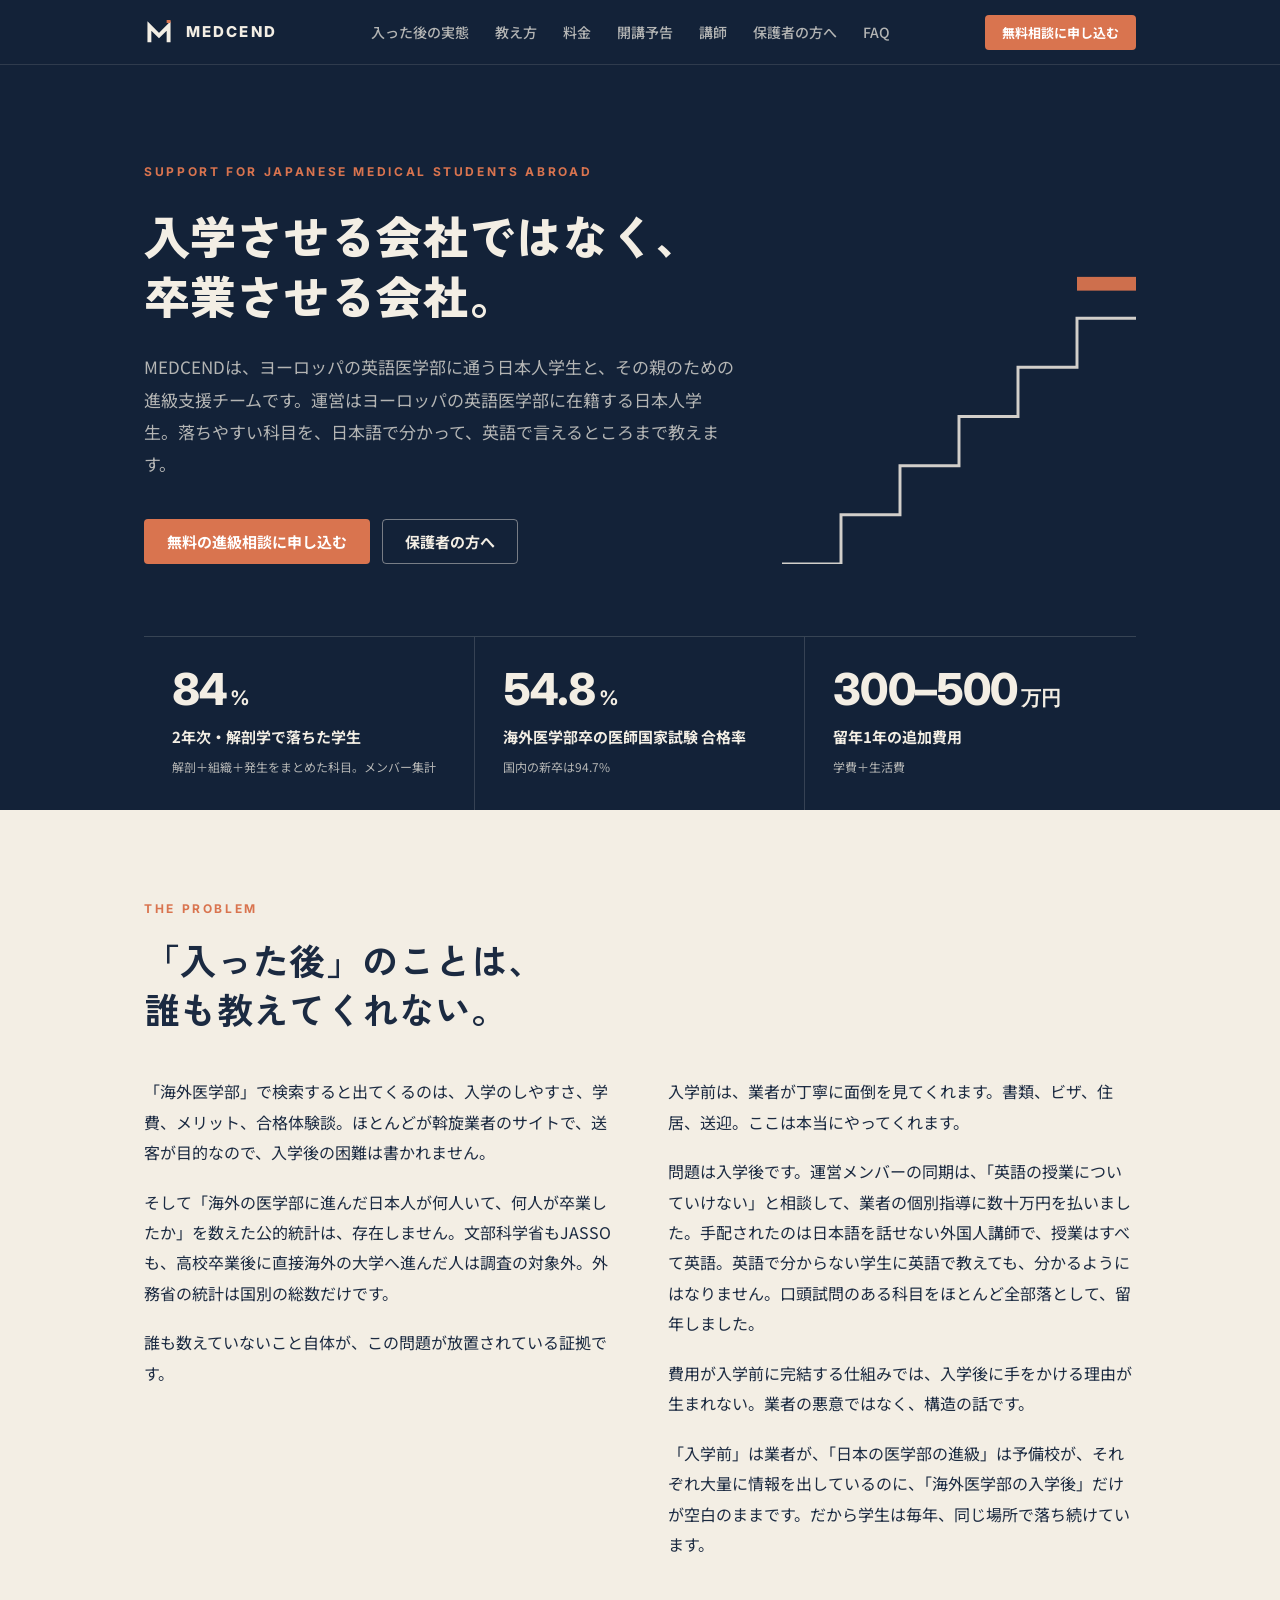
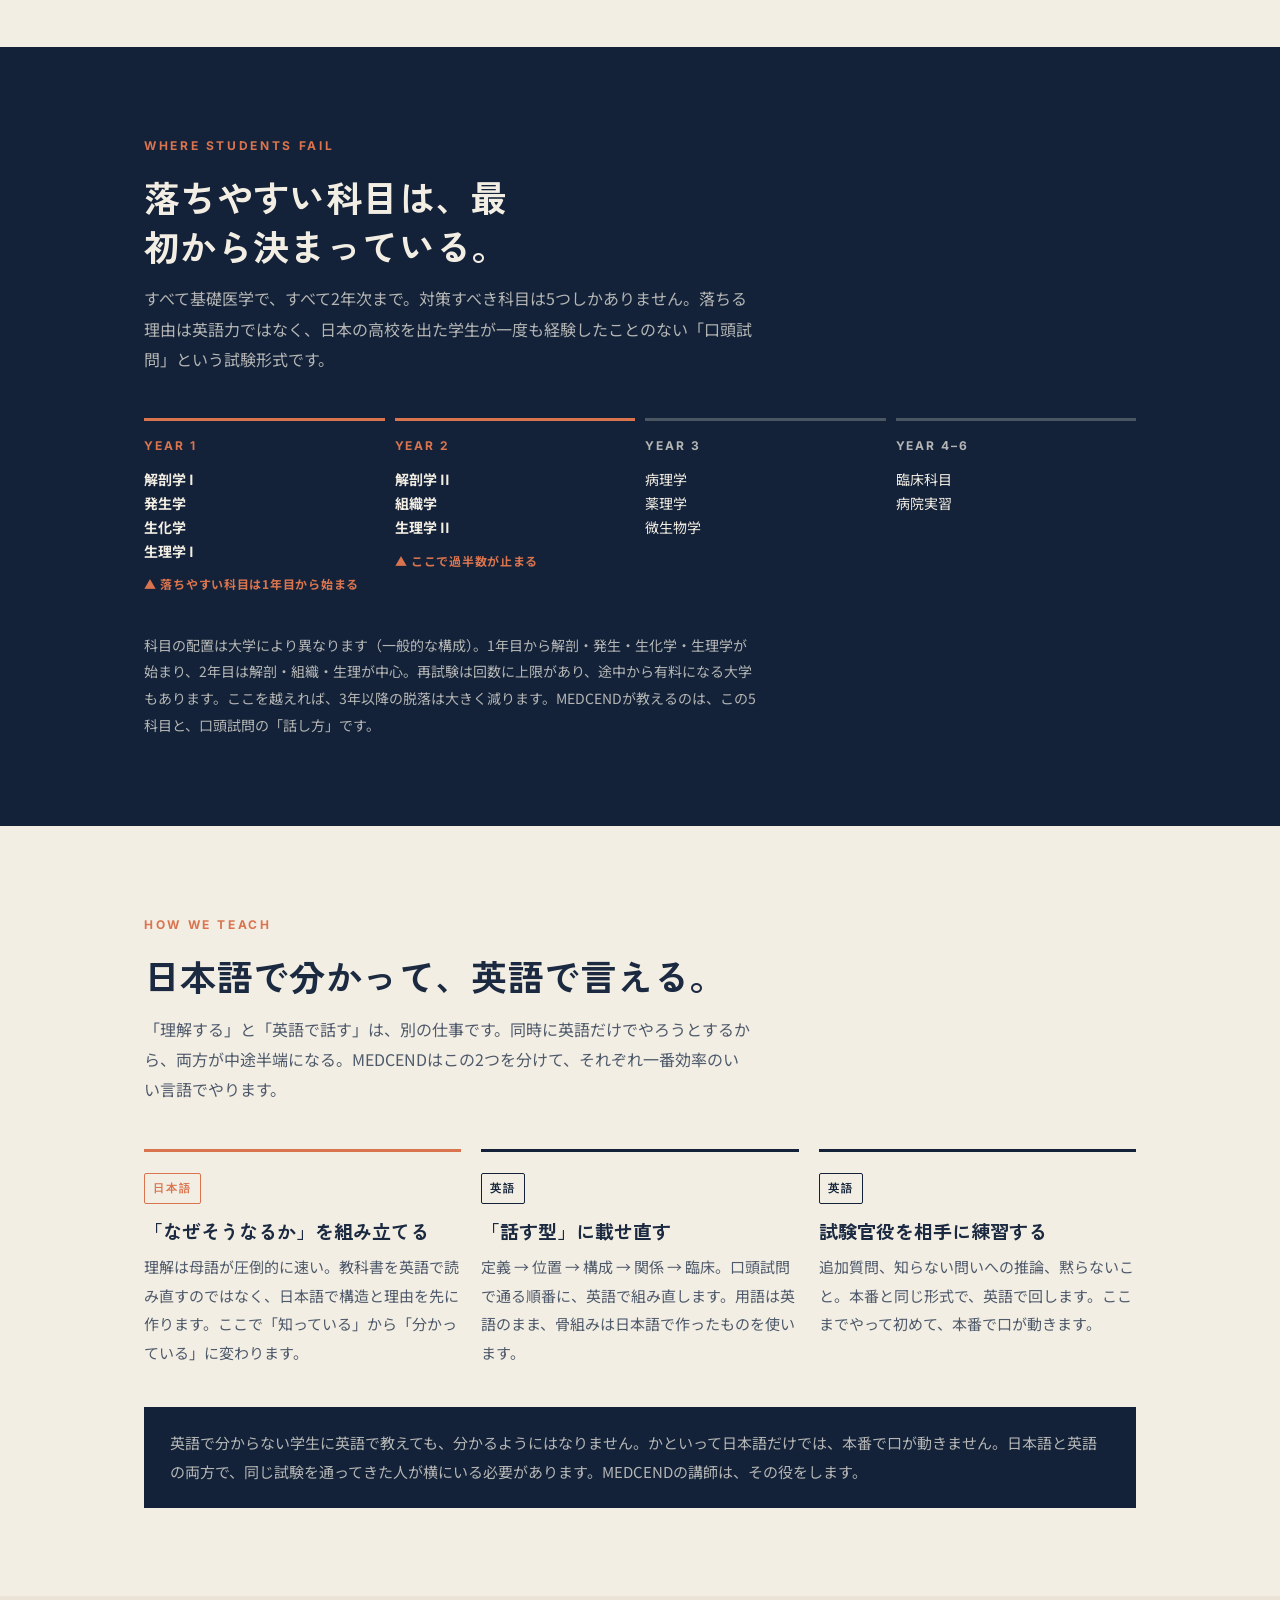
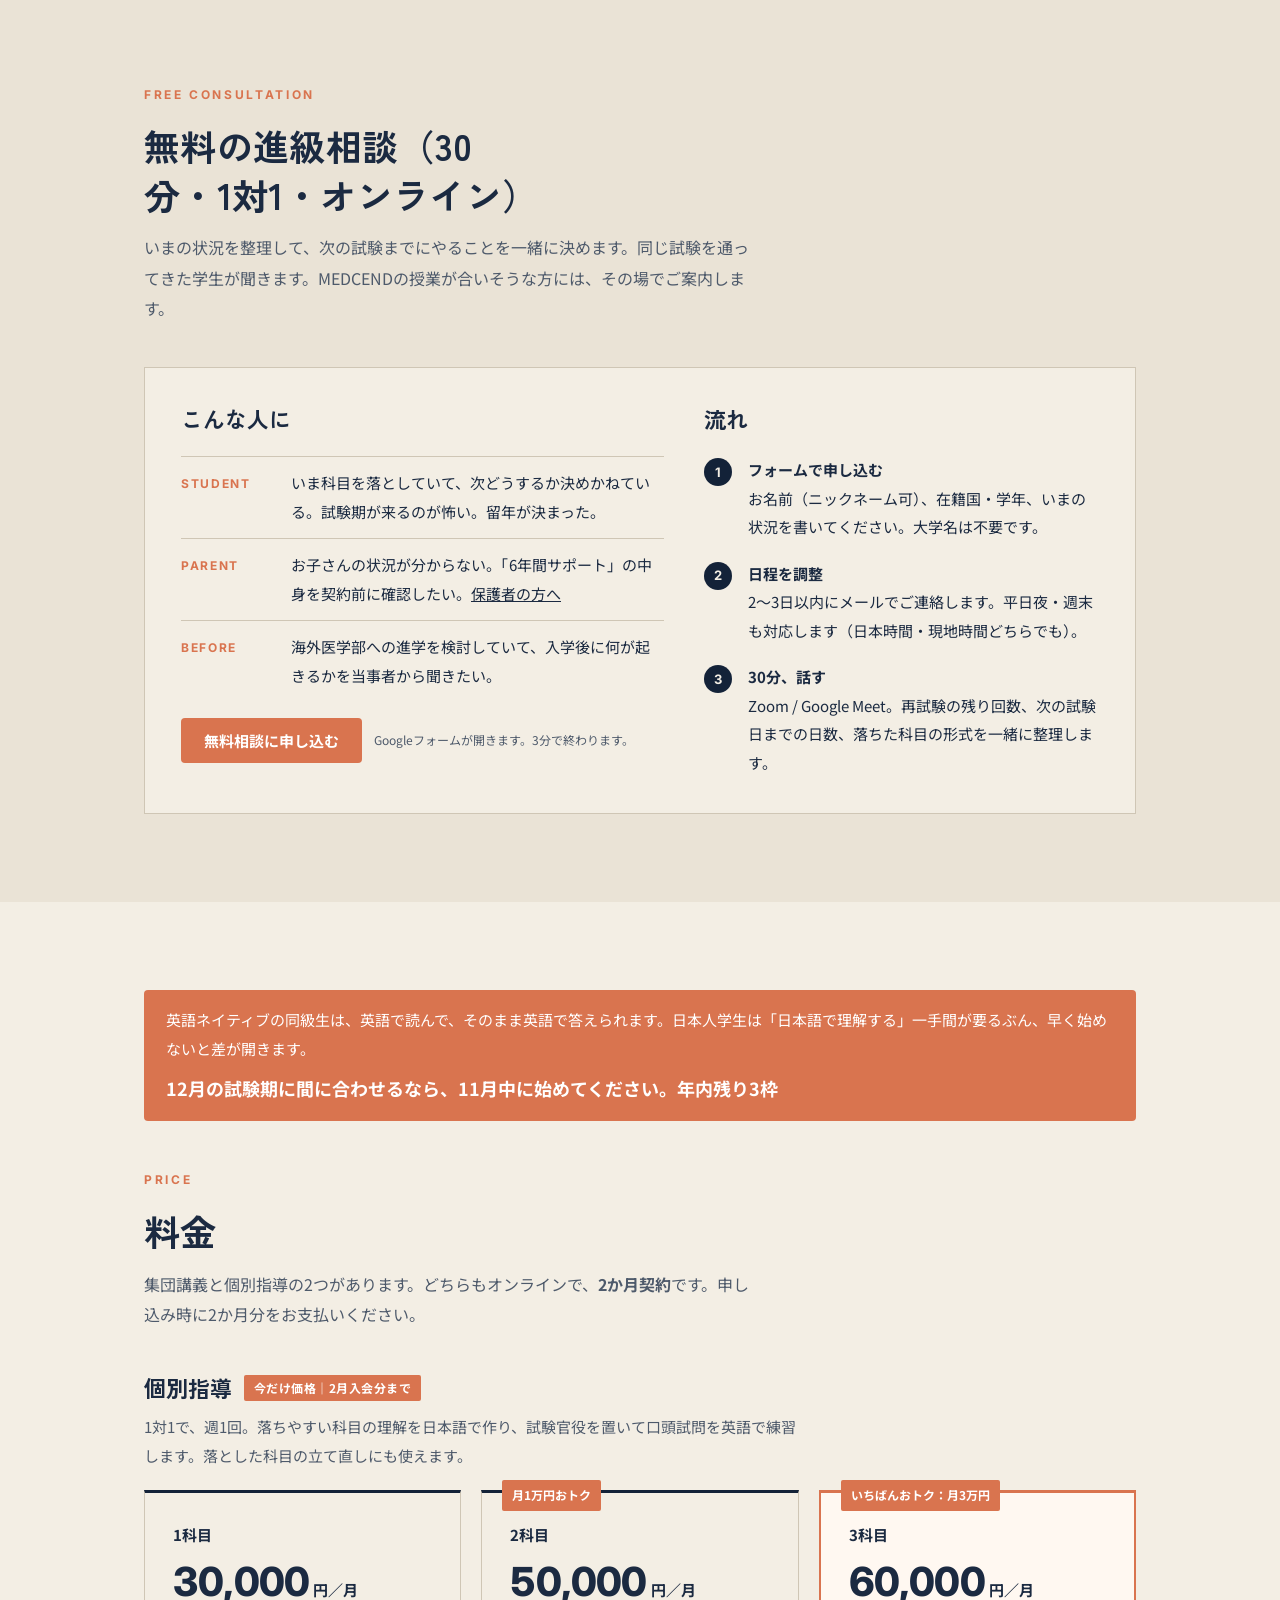
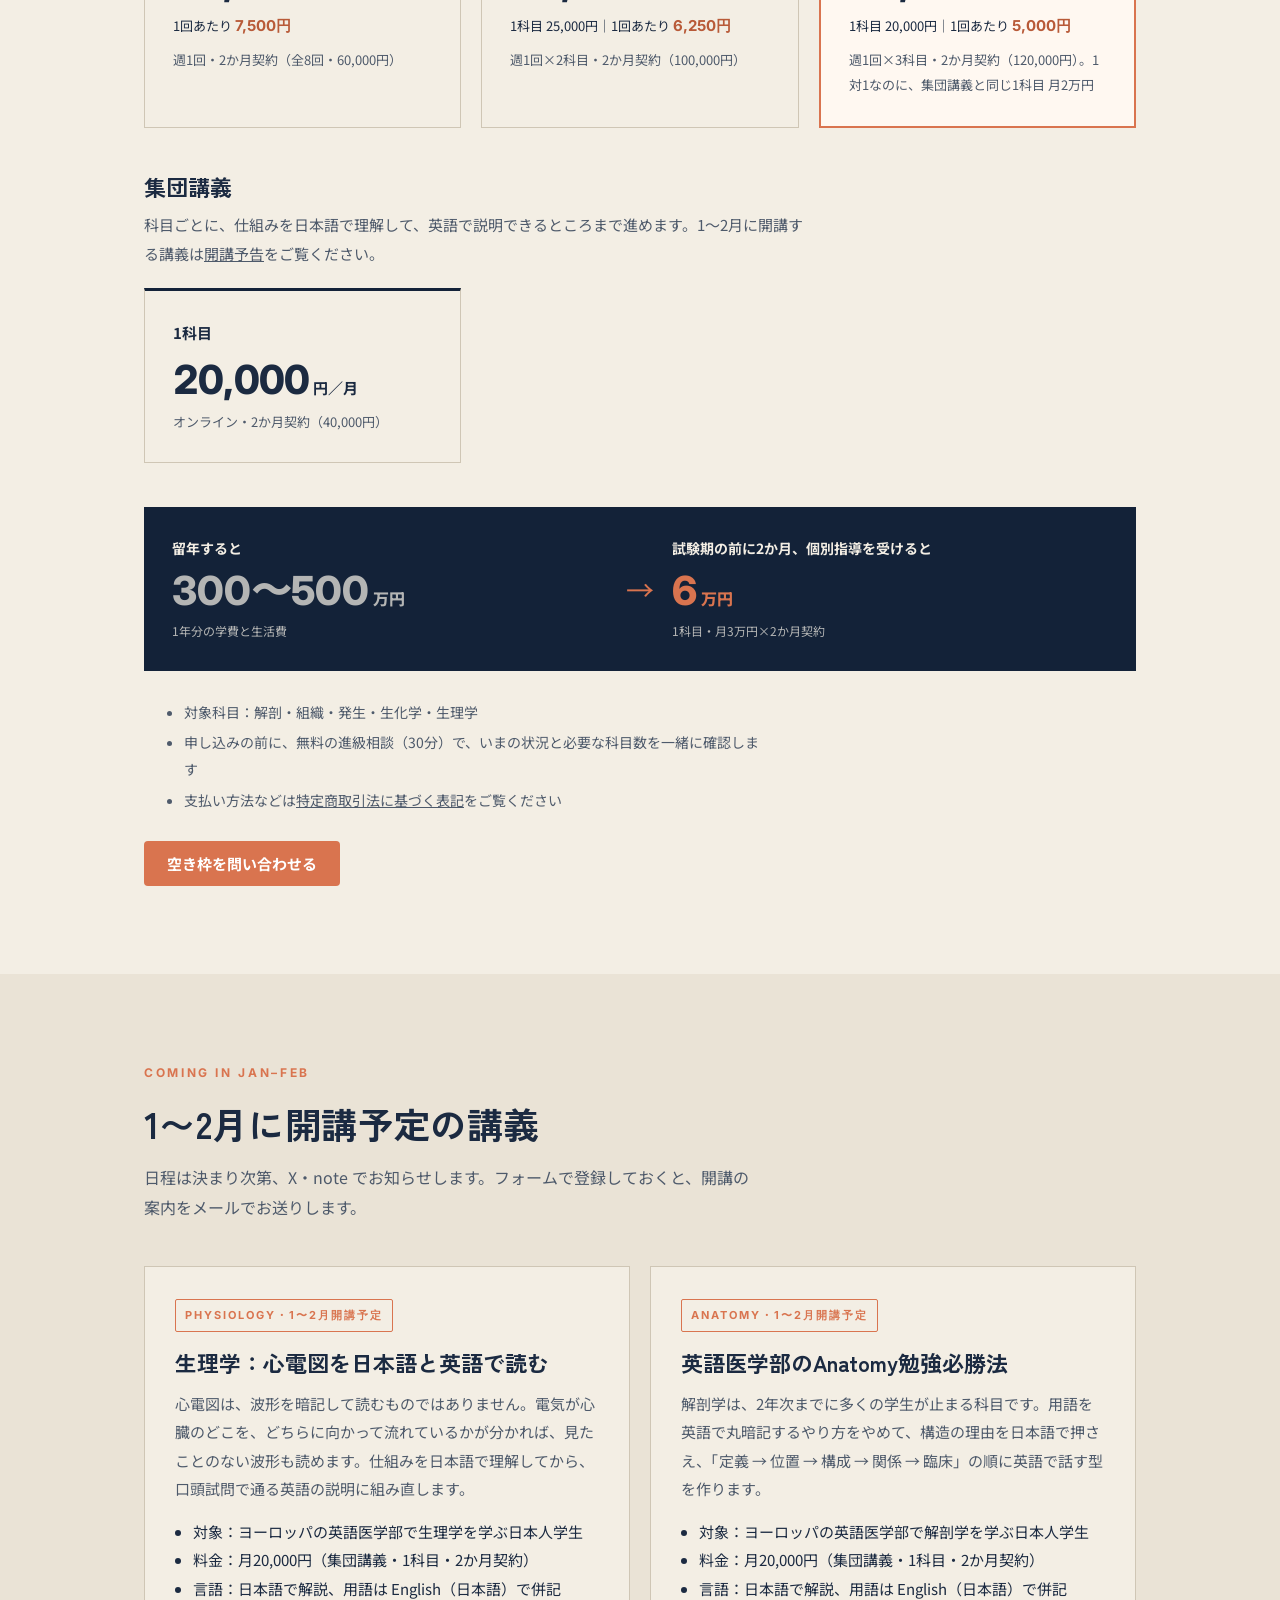
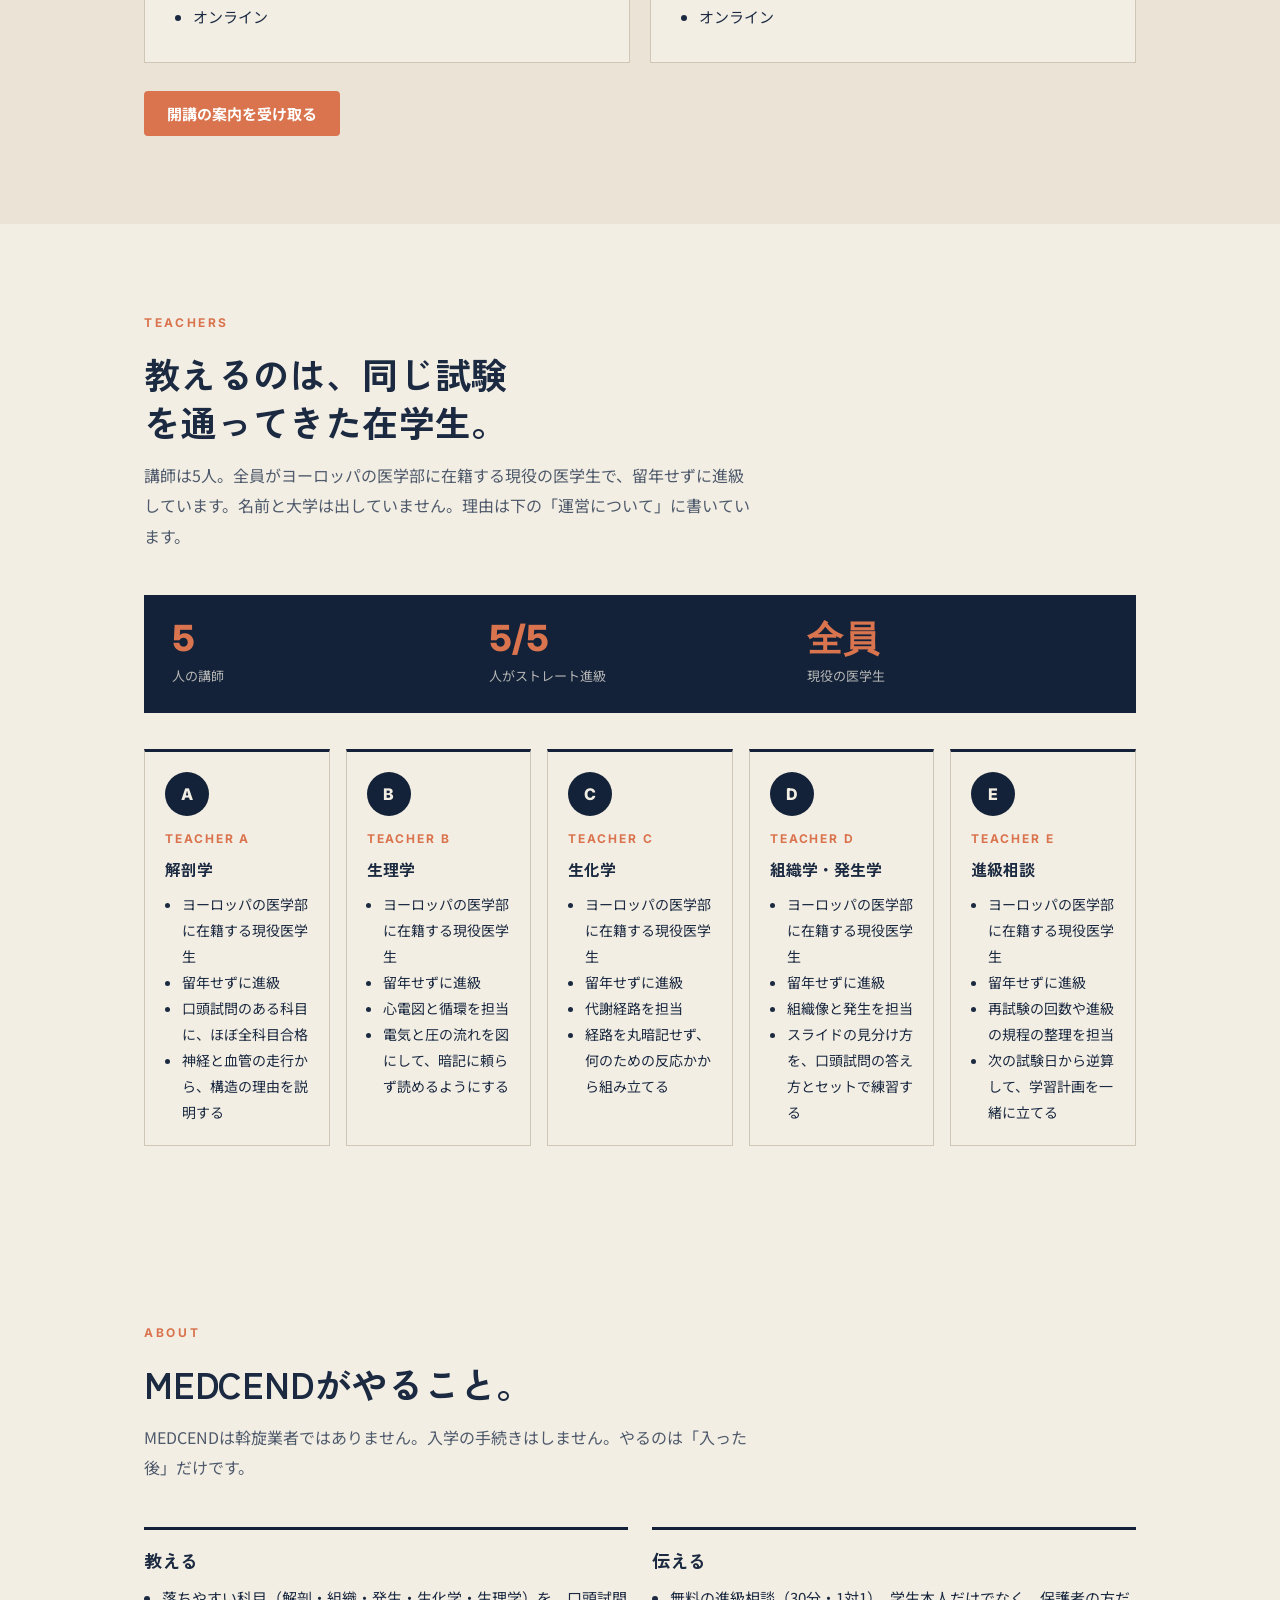
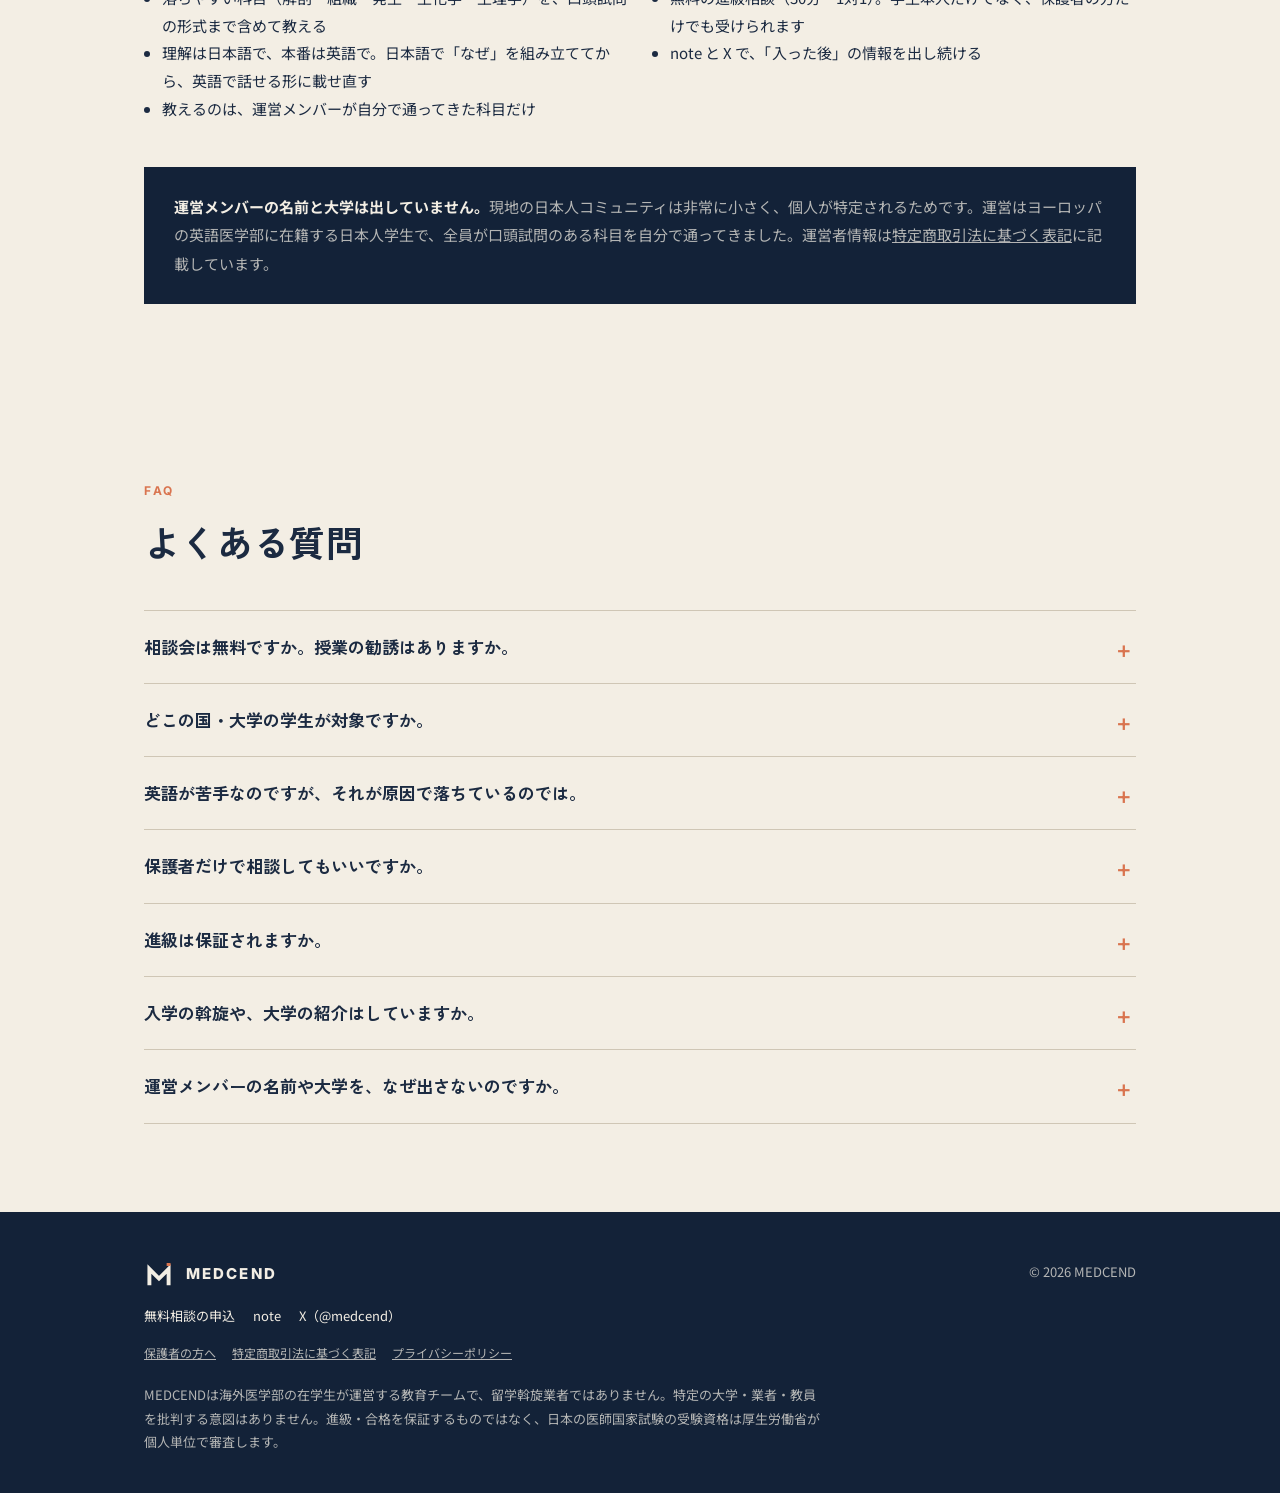
==== index.html @ 94e64321 "Add Google Search Console verification tag Co-Authored-By: Claude Opus 5.5 <noreply@anthropic.com>" ====
<!DOCTYPE html>
<html lang="ja">
<head>
<meta charset="utf-8">
<meta name="viewport" content="width=device-width, initial-scale=1">
<title>MEDCEND｜海外医学部生の進級支援</title>
<meta name="description" content="ヨーロッパの英語医学部に通う日本人学生と、その親のための進級支援チーム MEDCEND。落ちやすい科目（解剖・生化学・生理学）を、日本語で分かって英語で言えるところまで。無料の進級相談（30分・1対1）を受付中。">
<link rel="canonical" href="https://medcend.com/">
<meta name="google-site-verification" content="78Ratyos3_q5U84pgsSDpkYj_A1owM_AnA3CegHPeJI">
<meta property="og:type" content="website">
<meta property="og:title" content="MEDCEND｜入学させる会社ではなく、卒業させる会社。">
<meta property="og:description" content="ヨーロッパの英語医学部に通う日本人学生と、その親のための進級支援。集団講義は1科目 月2万円、個別指導は1科目 月3万円から（2か月契約・2月入会分まで）。無料の進級相談を受付中。">
<meta property="og:url" content="https://medcend.com/">
<meta property="og:image" content="https://medcend.com/og.png">
<meta property="og:locale" content="ja_JP">
<meta name="twitter:card" content="summary_large_image">
<meta name="twitter:site" content="@medcend">
<link rel="icon" href="data:image/svg+xml,%3Csvg xmlns=%22http://www.w3.org/2000/svg%22 viewBox=%220 0 100 100%22%3E%3Crect width=%22100%22 height=%22100%22 fill=%22%23132238%22/%3E%3Cpolyline points=%2222,82 22,34 50,62 78,34 78,82%22 fill=%22none%22 stroke=%22%23F3EEE4%22 stroke-width=%2212%22/%3E%3Crect x=%2272%22 y=%2216%22 width=%2212%22 height=%229%22 fill=%22%23D9744F%22/%3E%3C/svg%3E">
<meta name="theme-color" content="#132238">
<link rel="preconnect" href="https://fonts.googleapis.com">
<link rel="stylesheet" href="https://fonts.googleapis.com/css2?family=Inter:wght@500;700;800&family=Zen+Kaku+Gothic+New:wght@500;700;900&family=Noto+Sans+JP:wght@400;500;700&display=swap">
<link rel="stylesheet" href="style.css">
</head>
<body>


<nav class="nav" aria-label="サイト内">
  <div class="wrap">
    <a class="mark" href="#top" aria-label="MEDCEND トップへ">
      <svg viewBox="0 0 100 100" aria-hidden="true"><polyline points="18,84 18,30 50,62 82,30 82,84" fill="none" stroke="#F3EEE4" stroke-width="13" stroke-linejoin="miter"/><rect x="75.5" y="10" width="13" height="10" fill="#D9744F"/></svg>
      <b>MEDCEND</b>
    </a>
    <div class="nav-links">
      <a href="#problem">入った後の実態</a>
      <a href="#method">教え方</a>
      <a href="#price">料金</a>
      <a href="#courses">開講予告</a>
      <a href="#team">講師</a>
      <a href="parents.html">保護者の方へ</a>
      <a href="#faq">FAQ</a>
    </div>
    <a class="btn btn-contact btn-sm contact-link" href="#consult"><span class="if-line">LINEで相談する</span><span class="if-form">無料相談に申し込む</span></a>
  </div>
</nav>

<header class="hero" id="top">
  <div class="wrap">
    <div class="hero-grid">
      <div>
        <div class="eyebrow">Support for Japanese medical students abroad</div>
        <h1><span>入学させる会社ではなく、</span><br><span>卒業させる会社。</span></h1>
        <p class="lead">MEDCENDは、ヨーロッパの英語医学部に通う日本人学生と、その親のための進級支援チームです。運営はヨーロッパの英語医学部に在籍する日本人学生。落ちやすい科目を、日本語で分かって、英語で言えるところまで教えます。</p>
        <div class="cta">
          <a class="btn btn-contact contact-link" href="#consult"><span class="if-line">LINEで無料相談する</span><span class="if-form">無料の進級相談に申し込む</span></a>
          <a class="btn btn-ghost-light" href="parents.html">保護者の方へ</a>
        </div>
      </div>
      <svg class="stair" viewBox="0 0 360 300" aria-hidden="true">
        <polyline points="0,300 60,300 60,250 120,250 120,200 180,200 180,150 240,150 240,100 300,100 300,50 360,50" fill="none" stroke="#F3EEE4" stroke-width="3" opacity=".9"/>
        <rect x="300" y="8" width="60" height="14" fill="#D9744F"/>
      </svg>
    </div>
    <div class="stats">
      <div class="stat">
        <div class="v">84<small>%</small></div>
        <div class="l">2年次・解剖学で落ちた学生</div>
        <div class="s">解剖＋組織＋発生をまとめた科目。メンバー集計</div>
      </div>
      <div class="stat">
        <div class="v">54.8<small>%</small></div>
        <div class="l">海外医学部卒の医師国家試験 合格率</div>
        <div class="s">国内の新卒は94.7%</div>
      </div>
      <div class="stat">
        <div class="v">300–500<small>万円</small></div>
        <div class="l">留年1年の追加費用</div>
        <div class="s">学費＋生活費</div>
      </div>
    </div>
  </div>
</header>

<section id="problem">
  <div class="wrap">
    <div class="sec-head">
      <div class="eyebrow">The problem</div>
      <h2>「入った後」のことは、誰も教えてくれない。</h2>
    </div>
    <div class="two">
      <div class="prose">
        <p>「海外医学部」で検索すると出てくるのは、入学のしやすさ、学費、メリット、合格体験談。ほとんどが斡旋業者のサイトで、送客が目的なので、入学後の困難は書かれません。</p>
        <p>そして「海外の医学部に進んだ日本人が何人いて、何人が卒業したか」を数えた公的統計は、存在しません。文部科学省もJASSOも、高校卒業後に直接海外の大学へ進んだ人は調査の対象外。外務省の統計は国別の総数だけです。</p>
        <p>誰も数えていないこと自体が、この問題が放置されている証拠です。</p>
      </div>
      <div class="prose">
        <p>入学前は、業者が丁寧に面倒を見てくれます。書類、ビザ、住居、送迎。ここは本当にやってくれます。</p>
        <p>問題は入学後です。運営メンバーの同期は、「英語の授業についていけない」と相談して、業者の個別指導に数十万円を払いました。手配されたのは日本語を話せない外国人講師で、授業はすべて英語。英語で分からない学生に英語で教えても、分かるようにはなりません。口頭試問のある科目をほとんど全部落として、留年しました。</p>
        <p>費用が入学前に完結する仕組みでは、入学後に手をかける理由が生まれない。業者の悪意ではなく、構造の話です。</p>
        <p>「入学前」は業者が、「日本の医学部の進級」は予備校が、それぞれ大量に情報を出しているのに、「海外医学部の入学後」だけが空白のままです。だから学生は毎年、同じ場所で落ち続けています。</p>
      </div>
    </div>
  </div>
</section>

<section class="cur">
  <div class="wrap">
    <div class="sec-head">
      <div class="eyebrow">Where students fail</div>
      <h2>落ちやすい科目は、最初から決まっている。</h2>
      <p>すべて基礎医学で、すべて2年次まで。対策すべき科目は5つしかありません。落ちる理由は英語力ではなく、日本の高校を出た学生が一度も経験したことのない「口頭試問」という試験形式です。</p>
    </div>
    <div class="years">
      <div class="yr hot"><div class="y">YEAR 1</div><ul><li>解剖学 I</li><li>発生学</li><li>生化学</li><li>生理学 I</li></ul><span class="flag">▲ 落ちやすい科目は1年目から始まる</span></div>
      <div class="yr hot"><div class="y">YEAR 2</div><ul><li>解剖学 II</li><li>組織学</li><li>生理学 II</li></ul><span class="flag">▲ ここで過半数が止まる</span></div>
      <div class="yr"><div class="y">YEAR 3</div><ul><li>病理学</li><li>薬理学</li><li>微生物学</li></ul></div>
      <div class="yr"><div class="y">YEAR 4–6</div><ul><li>臨床科目</li><li>病院実習</li></ul></div>
    </div>
    <p class="note">科目の配置は大学により異なります（一般的な構成）。1年目から解剖・発生・生化学・生理学が始まり、2年目は解剖・組織・生理が中心。再試験は回数に上限があり、途中から有料になる大学もあります。ここを越えれば、3年以降の脱落は大きく減ります。MEDCENDが教えるのは、この5科目と、口頭試問の「話し方」です。</p>
  </div>
</section>

<section class="method" id="method">
  <div class="wrap">
    <div class="sec-head">
      <div class="eyebrow">How we teach</div>
      <h2>日本語で分かって、英語で言える。</h2>
      <p>「理解する」と「英語で話す」は、別の仕事です。同時に英語だけでやろうとするから、両方が中途半端になる。MEDCENDはこの2つを分けて、それぞれ一番効率のいい言語でやります。</p>
    </div>
    <div class="method-steps">
      <div class="mstep">
        <div class="mstep-lang">日本語</div>
        <h3>「なぜそうなるか」を組み立てる</h3>
        <p>理解は母語が圧倒的に速い。教科書を英語で読み直すのではなく、日本語で構造と理由を先に作ります。ここで「知っている」から「分かっている」に変わります。</p>
      </div>
      <div class="mstep">
        <div class="mstep-lang">英語</div>
        <h3>「話す型」に載せ直す</h3>
        <p>定義 → 位置 → 構成 → 関係 → 臨床。口頭試問で通る順番に、英語で組み直します。用語は英語のまま、骨組みは日本語で作ったものを使います。</p>
      </div>
      <div class="mstep">
        <div class="mstep-lang">英語</div>
        <h3>試験官役を相手に練習する</h3>
        <p>追加質問、知らない問いへの推論、黙らないこと。本番と同じ形式で、英語で回します。ここまでやって初めて、本番で口が動きます。</p>
      </div>
    </div>
    <p class="method-note">英語で分からない学生に英語で教えても、分かるようにはなりません。かといって日本語だけでは、本番で口が動きません。日本語と英語の両方で、同じ試験を通ってきた人が横にいる必要があります。MEDCENDの講師は、その役をします。</p>
  </div>
</section>

<section class="consult" id="consult">
  <div class="wrap">
    <div class="sec-head">
      <div class="eyebrow">Free consultation</div>
      <h2>無料の進級相談（30分・1対1・オンライン）</h2>
      <p>いまの状況を整理して、次の試験までにやることを一緒に決めます。同じ試験を通ってきた学生が聞きます。MEDCENDの授業が合いそうな方には、その場でご案内します。</p>
    </div>
    <div class="consult-card">
      <div>
        <h3>こんな人に</h3>
        <ul class="kv">
          <li><b>Student</b><span>いま科目を落としていて、次どうするか決めかねている。試験期が来るのが怖い。留年が決まった。</span></li>
          <li><b>Parent</b><span>お子さんの状況が分からない。「6年間サポート」の中身を契約前に確認したい。<a href="parents.html">保護者の方へ</a></span></li>
          <li><b>Before</b><span>海外医学部への進学を検討していて、入学後に何が起きるかを当事者から聞きたい。</span></li>
        </ul>
        <div class="cta">
          <a class="btn btn-contact contact-link" href="#consult"><span class="if-line">LINEで相談する</span><span class="if-form">無料相談に申し込む</span></a>
          <span class="fine"><span class="if-line">MEDCENDのLINE公式アカウントを友だち追加して、メッセージを送ってください。</span><span class="if-form">Googleフォームが開きます。3分で終わります。</span></span>
        </div>
      </div>
      <div>
        <h3>流れ</h3>
        <ol class="steps" style="margin-top:22px">
          <li><b><span class="if-line">LINEでメッセージを送る</span><span class="if-form">フォームで申し込む</span></b>お名前（ニックネーム可）、在籍国・学年、いまの状況を書いてください。大学名は不要です。</li>
          <li><b>日程を調整</b>2〜3日以内に<span class="if-line">LINEで返信します</span><span class="if-form">メールでご連絡します</span>。平日夜・週末も対応します（日本時間・現地時間どちらでも）。</li>
          <li><b>30分、話す</b>Zoom / Google Meet。再試験の残り回数、次の試験日までの日数、落ちた科目の形式を一緒に整理します。</li>
        </ol>
      </div>
    </div>
  </div>
</section>

<section class="price" id="price">
  <div class="wrap">
    <div class="slots">英語ネイティブの同級生は、英語で読んで、そのまま英語で答えられます。日本人学生は「日本語で理解する」一手間が要るぶん、早く始めないと差が開きます。<b>12月の試験期に間に合わせるなら、11月中に始めてください。年内残り3枠</b></div>
    <div class="sec-head">
      <div class="eyebrow">Price</div>
      <h2>料金</h2>
      <p>集団講義と個別指導の2つがあります。どちらもオンラインで、<b>2か月契約</b>です。申し込み時に2か月分をお支払いください。</p>
    </div>

    <div class="price-block">
      <h3>個別指導 <span class="promo">今だけ価格｜2月入会分まで</span></h3>
      <p class="price-lead">1対1で、週1回。落ちやすい科目の理解を日本語で作り、試験官役を置いて口頭試問を英語で練習します。落とした科目の立て直しにも使えます。</p>
      <div class="plans">
        <div class="plan">
          <div class="n">1科目</div>
          <div class="p">30,000<small>円／月</small></div>
          <div class="per">1回あたり <b>7,500円</b></div>
          <div class="s">週1回・2か月契約（全8回・60,000円）</div>
        </div>
        <div class="plan">
          <span class="save">月1万円おトク</span>
          <div class="n">2科目</div>
          <div class="p">50,000<small>円／月</small></div>
          <div class="per">1科目 25,000円｜1回あたり <b>6,250円</b></div>
          <div class="s">週1回×2科目・2か月契約（100,000円）</div>
        </div>
        <div class="plan best">
          <span class="save">いちばんおトク：月3万円</span>
          <div class="n">3科目</div>
          <div class="p">60,000<small>円／月</small></div>
          <div class="per">1科目 20,000円｜1回あたり <b>5,000円</b></div>
          <div class="s">週1回×3科目・2か月契約（120,000円）。1対1なのに、集団講義と同じ1科目 月2万円</div>
        </div>
      </div>
    </div>

    <div class="price-block">
      <h3>集団講義</h3>
      <p class="price-lead">科目ごとに、仕組みを日本語で理解して、英語で説明できるところまで進めます。1〜2月に開講する講義は<a href="#courses">開講予告</a>をご覧ください。</p>
      <div class="plans">
        <div class="plan">
          <div class="n">1科目</div>
          <div class="p">20,000<small>円／月</small></div>
          <div class="s">オンライン・2か月契約（40,000円）</div>
        </div>
      </div>
    </div>

    <div class="compare">
      <div class="c-item bad">
        <div class="c-l">留年すると</div>
        <div class="c-v">300〜500<small>万円</small></div>
        <div class="c-s">1年分の学費と生活費</div>
      </div>
      <div class="c-arrow" aria-hidden="true">→</div>
      <div class="c-item good">
        <div class="c-l">試験期の前に2か月、個別指導を受けると</div>
        <div class="c-v">6<small>万円</small></div>
        <div class="c-s">1科目・月3万円×2か月契約</div>
      </div>
    </div>

    <ul class="price-note">
      <li>対象科目：解剖・組織・発生・生化学・生理学</li>
      <li>申し込みの前に、無料の進級相談（30分）で、いまの状況と必要な科目数を一緒に確認します</li>
      <li>支払い方法などは<a href="tokushoho.html">特定商取引法に基づく表記</a>をご覧ください</li>
    </ul>
    <div class="cta" style="margin-top:28px"><a class="btn btn-contact contact-link" href="#consult"><span class="if-line">LINEで空き枠を確認する</span><span class="if-form">空き枠を問い合わせる</span></a></div>
  </div>
</section>

<section id="courses">
  <div class="wrap">
    <div class="sec-head">
      <div class="eyebrow">Coming in Jan–Feb</div>
      <h2>1〜2月に開講予定の講義</h2>
      <p>日程は決まり次第、X・note でお知らせします。<span class="if-line">LINEを友だち追加しておくと、開講の案内が届きます。</span><span class="if-form">フォームで登録しておくと、開講の案内をメールでお送りします。</span></p>
    </div>
    <div class="cards">
      <div class="card">
        <span class="tag">Physiology・1〜2月開講予定</span>
        <h3>生理学：心電図を日本語と英語で読む</h3>
        <p>心電図は、波形を暗記して読むものではありません。電気が心臓のどこを、どちらに向かって流れているかが分かれば、見たことのない波形も読めます。仕組みを日本語で理解してから、口頭試問で通る英語の説明に組み直します。</p>
        <ul><li>対象：ヨーロッパの英語医学部で生理学を学ぶ日本人学生</li><li>料金：月20,000円（集団講義・1科目・2か月契約）</li><li>言語：日本語で解説、用語は English（日本語）で併記</li><li>オンライン</li></ul>
      </div>
      <div class="card">
        <span class="tag">Anatomy・1〜2月開講予定</span>
        <h3>英語医学部のAnatomy勉強必勝法</h3>
        <p>解剖学は、2年次までに多くの学生が止まる科目です。用語を英語で丸暗記するやり方をやめて、構造の理由を日本語で押さえ、「定義 → 位置 → 構成 → 関係 → 臨床」の順に英語で話す型を作ります。</p>
        <ul><li>対象：ヨーロッパの英語医学部で解剖学を学ぶ日本人学生</li><li>料金：月20,000円（集団講義・1科目・2か月契約）</li><li>言語：日本語で解説、用語は English（日本語）で併記</li><li>オンライン</li></ul>
      </div>
    </div>
    <div class="cta" style="margin-top:28px"><a class="btn btn-contact contact-link" href="#consult"><span class="if-line">LINEで開講の案内を受け取る</span><span class="if-form">開講の案内を受け取る</span></a></div>
  </div>
</section>

<section id="team">
  <div class="wrap">
    <div class="sec-head">
      <div class="eyebrow">Teachers</div>
      <h2>教えるのは、同じ試験を通ってきた在学生。</h2>
      <p>講師は5人。全員がヨーロッパの医学部に在籍する現役の医学生で、留年せずに進級しています。名前と大学は出していません。理由は下の「運営について」に書いています。</p>
    </div>
    <div class="team-stats">
      <div><b class="num">5</b><span>人の講師</span></div>
      <div><b class="num">5/5</b><span>人がストレート進級</span></div>
      <div><b>全員</b><span>現役の医学生</span></div>
    </div>
    <div class="team-grid">
      <div class="member">
        <div class="avatar" aria-hidden="true">A</div>
        <div class="role">Teacher A</div>
        <h3>解剖学</h3>
        <ul>
          <li>ヨーロッパの医学部に在籍する現役医学生</li>
          <li>留年せずに進級</li>
          <li>口頭試問のある科目に、ほぼ全科目合格</li>
          <li>神経と血管の走行から、構造の理由を説明する</li>
        </ul>
      </div>
      <div class="member">
        <div class="avatar" aria-hidden="true">B</div>
        <div class="role">Teacher B</div>
        <h3>生理学</h3>
        <ul>
          <li>ヨーロッパの医学部に在籍する現役医学生</li>
          <li>留年せずに進級</li>
          <li>心電図と循環を担当</li>
          <li>電気と圧の流れを図にして、暗記に頼らず読めるようにする</li>
        </ul>
      </div>
      <div class="member">
        <div class="avatar" aria-hidden="true">C</div>
        <div class="role">Teacher C</div>
        <h3>生化学</h3>
        <ul>
          <li>ヨーロッパの医学部に在籍する現役医学生</li>
          <li>留年せずに進級</li>
          <li>代謝経路を担当</li>
          <li>経路を丸暗記せず、何のための反応かから組み立てる</li>
        </ul>
      </div>
      <div class="member">
        <div class="avatar" aria-hidden="true">D</div>
        <div class="role">Teacher D</div>
        <h3>組織学・発生学</h3>
        <ul>
          <li>ヨーロッパの医学部に在籍する現役医学生</li>
          <li>留年せずに進級</li>
          <li>組織像と発生を担当</li>
          <li>スライドの見分け方を、口頭試問の答え方とセットで練習する</li>
        </ul>
      </div>
      <div class="member">
        <div class="avatar" aria-hidden="true">E</div>
        <div class="role">Teacher E</div>
        <h3>進級相談</h3>
        <ul>
          <li>ヨーロッパの医学部に在籍する現役医学生</li>
          <li>留年せずに進級</li>
          <li>再試験の回数や進級の規程の整理を担当</li>
          <li>次の試験日から逆算して、学習計画を一緒に立てる</li>
        </ul>
      </div>
    </div>
  </div>
</section>

<section class="about" id="about">
  <div class="wrap">
    <div class="sec-head">
      <div class="eyebrow">About</div>
      <h2>MEDCENDがやること。</h2>
      <p>MEDCENDは斡旋業者ではありません。入学の手続きはしません。やるのは「入った後」だけです。</p>
    </div>
    <div class="cols">
      <div class="list-box">
        <h3>教える</h3>
        <ul>
          <li>落ちやすい科目（解剖・組織・発生・生化学・生理学）を、口頭試問の形式まで含めて教える</li>
          <li>理解は日本語で、本番は英語で。日本語で「なぜ」を組み立ててから、英語で話せる形に載せ直す</li>
          <li>教えるのは、運営メンバーが自分で通ってきた科目だけ</li>
        </ul>
      </div>
      <div class="list-box">
        <h3>伝える</h3>
        <ul>
          <li>無料の進級相談（30分・1対1）。学生本人だけでなく、保護者の方だけでも受けられます</li>
          <li>note と X で、「入った後」の情報を出し続ける</li>
        </ul>
      </div>
    </div>
    <div class="anon">
      <p><b>運営メンバーの名前と大学は出していません。</b>現地の日本人コミュニティは非常に小さく、個人が特定されるためです。運営はヨーロッパの英語医学部に在籍する日本人学生で、全員が口頭試問のある科目を自分で通ってきました。運営者情報は<a href="tokushoho.html">特定商取引法に基づく表記</a>に記載しています。</p>
    </div>
  </div>
</section>

<section class="faq" id="faq">
  <div class="wrap">
    <div class="sec-head">
      <div class="eyebrow">FAQ</div>
      <h2>よくある質問</h2>
    </div>
    <details>
      <summary>相談会は無料ですか。授業の勧誘はありますか。</summary>
      <p>相談会は無料です。前半で状況（再試験の残り回数、次の試験日、落ちた科目の形式）を整理し、次の試験までにやることを決めます。そのうえで、MEDCENDの授業が役に立ちそうな場合は、内容と料金をご案内します。合わないと判断した場合は、そう伝えます。その場で申し込む必要はありません。</p>
    </details>
    <details>
      <summary>どこの国・大学の学生が対象ですか。</summary>
      <p>ヨーロッパの英語医学部（ハンガリー・チェコ・ルーマニア・イタリアなど）に通う日本人学生と、その保護者の方です。口頭試問のある基礎医学の科目なら、大学が違っても対策の型は共通です。大学ごとの規程（再試験の回数、進級要件）は、相談のときに一緒に確認します。</p>
    </details>
    <details>
      <summary>英語が苦手なのですが、それが原因で落ちているのでは。</summary>
      <p>運営メンバーの大学でも、英語ネイティブの学生が普通に落ちています。落ちる理由は英語力ではなく、口頭試問という形式に対する「構成して話す」訓練の有無です。これは練習で身につきます。</p>
    </details>
    <details>
      <summary>保護者だけで相談してもいいですか。</summary>
      <p>はい。お子さんの同意がなくても、制度や費用の一般的な説明はできます。お子さん本人の状況に踏み込む場合は、本人の参加をお願いすることがあります。留年の費用と落ちやすい原因は<a href="parents.html">保護者の方へ</a>にまとめています。</p>
    </details>
    <details>
      <summary>進級は保証されますか。</summary>
      <p>保証しません。試験官によって合否の基準が違うのが口頭試問の実態で、保証できると言う人がいれば、その根拠を聞いてください。MEDCENDがやるのは、どの試験官に当たっても減点されにくい話し方と、落ちやすい科目の理解を作ることです。</p>
    </details>
    <details>
      <summary>入学の斡旋や、大学の紹介はしていますか。</summary>
      <p>していません。MEDCENDは「入った後」だけを扱います。進学を検討中の方には、入学後に何が起きるかを当事者として説明することはできます。</p>
    </details>
    <details>
      <summary>運営メンバーの名前や大学を、なぜ出さないのですか。</summary>
      <p>現地の日本人コミュニティが非常に小さく、大学名と学年を出すだけで個人が特定されるためです。法律で求められる運営者情報は、<a href="tokushoho.html">特定商取引法に基づく表記</a>に記載しています。</p>
    </details>
  </div>
</section>

<footer>
  <div class="wrap">
    <div>
      <a class="mark" href="#top" aria-label="MEDCEND">
        <svg viewBox="0 0 100 100" aria-hidden="true"><polyline points="18,84 18,30 50,62 82,30 82,84" fill="none" stroke="#F3EEE4" stroke-width="13" stroke-linejoin="miter"/><rect x="75.5" y="10" width="13" height="10" fill="#D9744F"/></svg>
        <b>MEDCEND</b>
      </a>
      <div class="links">
        <a href="#consult" class="contact-link"><span class="if-line">LINEで相談</span><span class="if-form">無料相談の申込</span></a>
        <a href="https://note.com/medcend" class="note-link">note</a>
        <a href="https://x.com/medcend" class="x-link">X（@medcend）</a>
      </div>
      <div class="legal">
        <a href="parents.html">保護者の方へ</a>
        <a href="tokushoho.html">特定商取引法に基づく表記</a>
        <a href="privacy.html">プライバシーポリシー</a>
      </div>
      <p class="disc">MEDCENDは海外医学部の在学生が運営する教育チームで、留学斡旋業者ではありません。特定の大学・業者・教員を批判する意図はありません。進級・合格を保証するものではなく、日本の医師国家試験の受験資格は厚生労働省が個人単位で審査します。</p>
    </div>
    <div>© 2026 MEDCEND</div>
  </div>
</footer>

<script src="site.js"></script>

</body>
</html>
---- style.css ----
:root{
  --navy:#132238; --navy-2:#1B2F4B; --cream:#F3EEE4; --cream-2:#EAE3D6; --mist:#CFC6B5;
  --ink:#1B2A41; --ink-soft:#4E5A6B; --terra:#D9744F; --terra-deep:#B85A38;
  --on-navy:#F3EEE4; --on-navy-soft:rgba(243,238,228,.72);
  --display:"Zen Kaku Gothic New","Noto Sans JP","Hiragino Sans",sans-serif;
  --body:"Noto Sans JP","Hiragino Sans","Yu Gothic",sans-serif;
  --latin:"Inter","Helvetica Neue",Arial,sans-serif;
  --w:1040px;
}
*{box-sizing:border-box}
html{scroll-behavior:smooth}
@media (prefers-reduced-motion:reduce){html{scroll-behavior:auto}}
body{margin:0;background:var(--cream);color:var(--ink);font-family:var(--body);font-size:16px;line-height:1.9;-webkit-font-smoothing:antialiased}
a{color:inherit}
h1,h2,h3{font-family:var(--display);text-wrap:balance;margin:0;line-height:1.35}
p{margin:0}
.wrap{max-width:var(--w);margin:0 auto;padding:0 24px}
.eyebrow{font-family:var(--latin);font-weight:700;font-size:12px;letter-spacing:.22em;text-transform:uppercase;color:var(--terra)}
.num{font-family:var(--latin);font-variant-numeric:tabular-nums}
section{padding:88px 0}
@media (max-width:640px){section{padding:64px 0}}

/* nav */
.nav{position:sticky;top:0;z-index:10;background:var(--navy);color:var(--on-navy);border-bottom:1px solid rgba(243,238,228,.12)}
.nav .wrap{display:flex;align-items:center;justify-content:space-between;height:64px;gap:16px}
.mark{display:flex;align-items:center;gap:12px;text-decoration:none}
.mark svg{width:30px;height:30px}
.mark b{font-family:var(--latin);font-weight:800;letter-spacing:.14em;font-size:15px}
.nav-links{display:flex;gap:26px;font-size:14px;font-weight:500}
.nav-links a{text-decoration:none;color:var(--on-navy-soft)}
.nav-links a:hover{color:var(--on-navy)}
@media (max-width:760px){.nav-links{display:none}}
.btn{display:inline-flex;align-items:center;gap:10px;padding:14px 22px;border-radius:4px;font-weight:700;text-decoration:none;font-size:15px;line-height:1;border:1.5px solid transparent;transition:background .15s,color .15s,border-color .15s}
.btn:focus-visible{outline:3px solid var(--terra);outline-offset:3px}
.btn-terra{background:var(--terra);color:#fff}
.btn-terra:hover{background:var(--terra-deep)}
.btn-ghost-light{border-color:rgba(243,238,228,.45);color:var(--on-navy)}
.btn-ghost-light:hover{border-color:var(--on-navy)}
.btn-ghost-dark{border-color:var(--navy);color:var(--navy)}
.btn-ghost-dark:hover{background:var(--navy);color:var(--on-navy)}
.btn-sm{padding:10px 16px;font-size:13px}

/* hero */
.hero{background:var(--navy);color:var(--on-navy);padding:96px 0 0}
.hero-grid{display:grid;grid-template-columns:1.25fr .75fr;gap:48px;align-items:end}
@media (max-width:860px){.hero-grid{grid-template-columns:1fr}}
.hero h1{font-size:clamp(26px,3.6vw,46px);font-weight:900;letter-spacing:.01em;line-height:1.3;margin-top:22px;text-wrap:initial}
.hero h1 span{display:inline-block;white-space:nowrap}
.hero .lead{font-size:17px;color:var(--on-navy-soft);margin-top:26px;max-width:36em}
.hero .cta{display:flex;flex-wrap:wrap;gap:12px;margin-top:38px}
.stair{justify-self:end;width:100%;max-width:360px;opacity:.95}
@media (max-width:860px){.stair{display:none}}
.stats{margin-top:72px;border-top:1px solid rgba(243,238,228,.16);display:grid;grid-template-columns:repeat(3,1fr)}
@media (max-width:760px){.stats{grid-template-columns:1fr}}
.stat{padding:30px 28px 34px;border-right:1px solid rgba(243,238,228,.16)}
.stat:last-child{border-right:0}
@media (max-width:760px){.stat{border-right:0;border-bottom:1px solid rgba(243,238,228,.16)}.stat:last-child{border-bottom:0}}
.stat .v{font-family:var(--latin);font-weight:800;font-size:44px;letter-spacing:-.02em;line-height:1;font-variant-numeric:tabular-nums}
.stat .v small{font-size:20px;font-weight:700;margin-left:4px;letter-spacing:0}
.stat .l{font-weight:700;margin-top:12px;font-size:15px}
.stat .s{font-size:12px;color:var(--on-navy-soft);margin-top:6px;line-height:1.6}

/* generic section heads */
.sec-head{display:grid;grid-template-columns:1fr;gap:14px;max-width:38em;margin-bottom:44px}
.sec-head h2{font-size:clamp(26px,3.4vw,36px);font-weight:700;letter-spacing:.01em}
.sec-head p{color:var(--ink-soft)}
.prose{max-width:38em}
.prose p+p{margin-top:1.2em}
.two{display:grid;grid-template-columns:1fr 1fr;gap:56px;align-items:start}
@media (max-width:820px){.two{grid-template-columns:1fr;gap:36px}}

/* curriculum timeline */
.cur{background:var(--navy);color:var(--on-navy)}
.cur .eyebrow{color:var(--terra)}
.cur .sec-head p{color:var(--on-navy-soft)}
.years{display:grid;grid-template-columns:repeat(4,1fr);gap:10px;margin-top:8px}
@media (max-width:760px){.years{grid-template-columns:1fr 1fr}}
.yr{border-top:3px solid rgba(243,238,228,.25);padding-top:14px;min-height:150px}
.yr.hot{border-top-color:var(--terra)}
.yr .y{font-family:var(--latin);font-weight:700;font-size:12px;letter-spacing:.16em;color:var(--on-navy-soft)}
.yr.hot .y{color:var(--terra)}
.yr ul{list-style:none;padding:0;margin:10px 0 0;font-size:14px;line-height:1.7}
.yr.hot ul li{font-weight:700}
.yr .flag{display:inline-block;margin-top:10px;font-size:12px;font-weight:700;color:var(--terra);letter-spacing:.06em}
.cur .note{margin-top:34px;color:var(--on-navy-soft);font-size:14px;max-width:44em}


/* method */
.method{background:var(--cream)}
.method-steps{display:grid;grid-template-columns:repeat(3,1fr);gap:20px}
@media (max-width:820px){.method-steps{grid-template-columns:1fr}}
.mstep{border-top:3px solid var(--navy);padding-top:18px}
.mstep:first-child{border-top-color:var(--terra)}
.mstep-lang{display:inline-block;font-family:var(--latin);font-weight:700;font-size:11px;letter-spacing:.18em;padding:4px 8px;border:1px solid var(--navy);color:var(--navy);border-radius:2px}
.mstep:first-child .mstep-lang{border-color:var(--terra);color:var(--terra)}
.mstep h3{font-size:19px;margin-top:14px}
.mstep p{margin-top:10px;font-size:15px;color:var(--ink-soft)}
.method-note{margin-top:40px;padding:22px 26px;background:var(--navy);color:var(--on-navy-soft);font-size:15px;max-width:none}

/* consult */
.consult{background:var(--cream-2)}
.consult-card{background:var(--cream);border:1px solid var(--mist);padding:36px;display:grid;grid-template-columns:1.1fr .9fr;gap:40px}
@media (max-width:820px){.consult-card{grid-template-columns:1fr;padding:26px}}
.consult h3{font-size:22px;font-weight:700}
.kv{margin:22px 0 0;padding:0;list-style:none;display:grid;gap:12px}
.kv li{display:grid;grid-template-columns:96px 1fr;gap:14px;font-size:15px;border-top:1px solid var(--mist);padding-top:12px}
.kv li b{font-family:var(--latin);font-weight:700;font-size:12px;letter-spacing:.14em;color:var(--terra);padding-top:4px;text-transform:uppercase}
.steps{list-style:none;margin:0;padding:0;display:grid;gap:18px;counter-reset:s}
.steps li{position:relative;padding-left:44px;font-size:15px}
.steps li::before{counter-increment:s;content:counter(s);position:absolute;left:0;top:2px;width:28px;height:28px;border-radius:50%;background:var(--navy);color:var(--on-navy);font-family:var(--latin);font-weight:700;font-size:13px;display:flex;align-items:center;justify-content:center}
.steps li b{display:block;font-weight:700}
.consult .cta{margin-top:28px;display:flex;flex-wrap:wrap;gap:12px;align-items:center}
.consult .fine{font-size:12px;color:var(--ink-soft)}

/* trial + service */
.cards{display:grid;grid-template-columns:1fr 1fr;gap:20px}
@media (max-width:820px){.cards{grid-template-columns:1fr}}
.card{border:1px solid var(--mist);padding:30px;background:var(--cream)}
.card .tag{display:inline-block;font-family:var(--latin);font-weight:700;font-size:11px;letter-spacing:.18em;text-transform:uppercase;padding:5px 9px;border:1px solid var(--terra);color:var(--terra);border-radius:2px}
.card .tag.soon{border-color:var(--ink-soft);color:var(--ink-soft)}
.card h3{font-size:22px;margin-top:16px}
.card p{margin-top:12px;color:var(--ink-soft);font-size:15px}
.card ul{margin:14px 0 0;padding-left:1.2em;font-size:15px;color:var(--ink)}
.card .cta{margin-top:22px}

/* about */
.about .cols{display:grid;grid-template-columns:1fr 1fr;gap:24px;margin-top:8px}
@media (max-width:820px){.about .cols{grid-template-columns:1fr}}
.list-box{border-top:3px solid var(--navy);padding-top:18px}
.list-box.no{border-top-color:var(--terra)}
.list-box h3{font-size:18px}
.list-box ul{margin:12px 0 0;padding-left:1.2em;font-size:15px;line-height:1.85}
.anon{margin-top:44px;padding:26px 30px;background:var(--navy);color:var(--on-navy);max-width:none}
.anon p{color:var(--on-navy-soft);font-size:15px}
.anon b{color:var(--on-navy)}

/* faq */
.faq details{border-top:1px solid var(--mist)}
.faq details:last-child{border-bottom:1px solid var(--mist)}
.faq summary{cursor:pointer;list-style:none;padding:20px 40px 20px 0;font-weight:700;font-family:var(--display);font-size:17px;position:relative}
.faq summary::-webkit-details-marker{display:none}
.faq summary::after{content:"+";position:absolute;right:4px;top:16px;font-family:var(--latin);font-size:24px;color:var(--terra);font-weight:500}
.faq details[open] summary::after{content:"–"}
.faq details p{padding:0 0 22px;color:var(--ink-soft);max-width:44em;font-size:15px}

/* footer */
footer{background:var(--navy);color:var(--on-navy-soft);padding:48px 0 40px;font-size:13px}
footer .wrap{display:grid;grid-template-columns:1fr auto;gap:24px;align-items:start}
@media (max-width:640px){footer .wrap{grid-template-columns:1fr}}
footer .mark b{color:var(--on-navy)}
footer .links{display:flex;gap:18px;margin-top:14px}
footer .links a{text-decoration:none;color:var(--on-navy)}
footer .disc{margin-top:18px;max-width:52em;line-height:1.8}

/* contact button: LINEモードは緑、フォームモードはテラコッタ（site.js が html に mode-line / mode-form を付ける） */
.btn-contact{background:var(--terra);color:#fff}
.btn-contact:hover{background:var(--terra-deep)}
.mode-line .btn-contact{background:#06C755}
.mode-line .btn-contact:hover{background:#05A847}
.if-line{display:none}
.mode-line .if-line{display:inline}
.mode-line .if-form{display:none}

/* price */
.price{background:var(--cream)}
#courses{background:var(--cream-2)}
.plans{display:grid;grid-template-columns:repeat(3,1fr);gap:20px}
@media (max-width:820px){.plans{grid-template-columns:1fr}}
.plan{background:var(--cream);border:1px solid var(--mist);border-top:3px solid var(--navy);padding:28px}
.plan.mid{border-top-color:var(--terra)}
.plan .n{font-weight:700;font-size:15px}
.plan .p{font-family:var(--latin);font-weight:800;font-size:40px;letter-spacing:-.02em;line-height:1.1;margin-top:10px;font-variant-numeric:tabular-nums}
.plan .p small{font-family:var(--body);font-size:15px;font-weight:700;margin-left:4px;letter-spacing:0}
.plan .s{font-size:13px;color:var(--ink-soft);margin-top:8px}
.price-note{margin-top:28px;font-size:14px;color:var(--ink-soft);max-width:44em}
.price-note li+li{margin-top:4px}

/* team */
.team-grid{display:grid;grid-template-columns:repeat(5,1fr);gap:16px}
@media (max-width:980px){.team-grid{grid-template-columns:repeat(3,1fr)}}
@media (max-width:640px){.team-grid{grid-template-columns:1fr 1fr}}
@media (max-width:420px){.team-grid{grid-template-columns:1fr}}
.member{border-top:3px solid var(--navy);padding-top:18px}
.member .role{font-family:var(--latin);font-weight:700;font-size:12px;letter-spacing:.16em;color:var(--terra);text-transform:uppercase}
.member h3{font-size:19px;margin-top:8px}
.member ul{margin:12px 0 0;padding-left:1.2em;font-size:15px;line-height:1.85}

/* sub pages */
.page-head{background:var(--navy);color:var(--on-navy);padding:72px 0 64px}
.page-head h1{font-size:clamp(26px,3.4vw,40px);font-weight:900;margin-top:18px}
.page-head .lead{font-size:16px;color:var(--on-navy-soft);margin-top:20px;max-width:38em}
.doc{max-width:46em}
.doc h2{font-size:22px;margin:48px 0 14px}
.doc h2:first-child{margin-top:0}
.doc p,.doc li{font-size:15px}
.doc p+p{margin-top:1em}
.doc ul,.doc ol{padding-left:1.3em;margin:10px 0 0}
.law{width:100%;border-collapse:collapse;font-size:15px}
.law th,.law td{border-top:1px solid var(--mist);padding:16px 12px;text-align:left;vertical-align:top}
.law tr:last-child th,.law tr:last-child td{border-bottom:1px solid var(--mist)}
.law th{width:30%;font-weight:700;background:var(--cream-2)}
@media (max-width:640px){.law th,.law td{display:block;width:100%}.law td{border-top:0;padding-top:4px}}
.tbd{background:#FBE3D9;color:var(--terra-deep);padding:1px 6px;border-radius:2px;font-weight:700}
.cost{width:100%;border-collapse:collapse;font-size:15px;margin-top:18px}
.cost th,.cost td{border-top:1px solid var(--mist);padding:12px 10px;text-align:left;vertical-align:top}
.cost tr:last-child td{border-bottom:1px solid var(--mist)}
.cost th{font-size:13px;color:var(--ink-soft);font-weight:700}
.cost td.v{font-family:var(--latin);font-weight:700;white-space:nowrap}
.cta-band{background:var(--navy);color:var(--on-navy);padding:56px 0}
.cta-band h2{font-size:clamp(22px,3vw,30px)}
.cta-band p{color:var(--on-navy-soft);margin-top:12px;max-width:38em}
.cta-band .cta{margin-top:26px;display:flex;flex-wrap:wrap;gap:12px}
footer .links{flex-wrap:wrap}
footer .legal{display:flex;flex-wrap:wrap;gap:16px;margin-top:14px;font-size:12px}
footer .legal a{color:var(--on-navy-soft)}
@media (max-width:420px){.hero h1 span{white-space:normal}}
.nav .btn{white-space:nowrap}
.nav-links a{white-space:nowrap}
@media (max-width:980px){.nav-links{gap:16px;font-size:13px}}
@media (max-width:860px){.nav-links{display:none}}

/* price blocks */
.slots{background:var(--terra);color:#fff;padding:16px 22px;border-radius:4px;font-size:15px;margin-bottom:48px}
.slots b{display:block;margin-top:8px;font-size:18px}
.price-block+.price-block{margin-top:44px}
.price-block h3{font-size:22px;display:flex;flex-wrap:wrap;align-items:center;gap:12px}
.promo{font-family:var(--body);font-size:12px;font-weight:700;letter-spacing:.04em;padding:5px 10px;border-radius:2px;background:var(--terra);color:#fff}
.price-lead{margin:10px 0 20px;color:var(--ink-soft);font-size:15px;max-width:44em}
.plan{position:relative}
.plan.best{border:2px solid var(--terra);border-top-width:3px;background:#FFF8F1}
.plan .save{position:absolute;top:-13px;left:20px;background:var(--terra);color:#fff;font-size:12px;font-weight:700;padding:4px 10px;border-radius:2px;white-space:nowrap}
.plan .per{font-size:13px;margin-top:8px;color:var(--ink)}
.plan .per b{font-family:var(--latin);color:var(--terra-deep);font-size:15px}
.compare{display:grid;grid-template-columns:1fr auto 1fr;gap:18px;align-items:center;margin-top:44px;background:var(--navy);color:var(--on-navy);padding:28px}
@media (max-width:720px){.compare{grid-template-columns:1fr}.c-arrow{transform:rotate(90deg);justify-self:center}}
.c-l{font-weight:700;font-size:14px}
.c-v{font-family:var(--latin);font-weight:800;font-size:40px;line-height:1.15;margin-top:6px}
.c-v small{font-family:var(--body);font-size:16px;margin-left:4px}
.c-item.bad .c-v{color:var(--on-navy-soft)}
.c-item.good .c-v{color:var(--terra)}
.c-s{font-size:12px;color:var(--on-navy-soft);margin-top:6px}
.c-arrow{font-size:28px;color:var(--terra)}

.team-stats{display:grid;grid-template-columns:repeat(3,1fr);gap:16px;margin-bottom:36px;background:var(--navy);color:var(--on-navy);padding:24px 28px}
@media (max-width:640px){.team-stats{grid-template-columns:1fr}}
.team-stats b{display:block;font-family:var(--latin);font-weight:800;font-size:36px;line-height:1.1;color:var(--terra)}
.team-stats span{font-size:13px;color:var(--on-navy-soft)}
.member{background:var(--cream);border:1px solid var(--mist);border-top:3px solid var(--navy);padding:20px}
.member .avatar{width:44px;height:44px;border-radius:50%;background:var(--navy);color:var(--cream);font-family:var(--latin);font-weight:800;display:flex;align-items:center;justify-content:center;margin-bottom:12px}
.member h3{font-size:16px}
.member ul{font-size:14px}
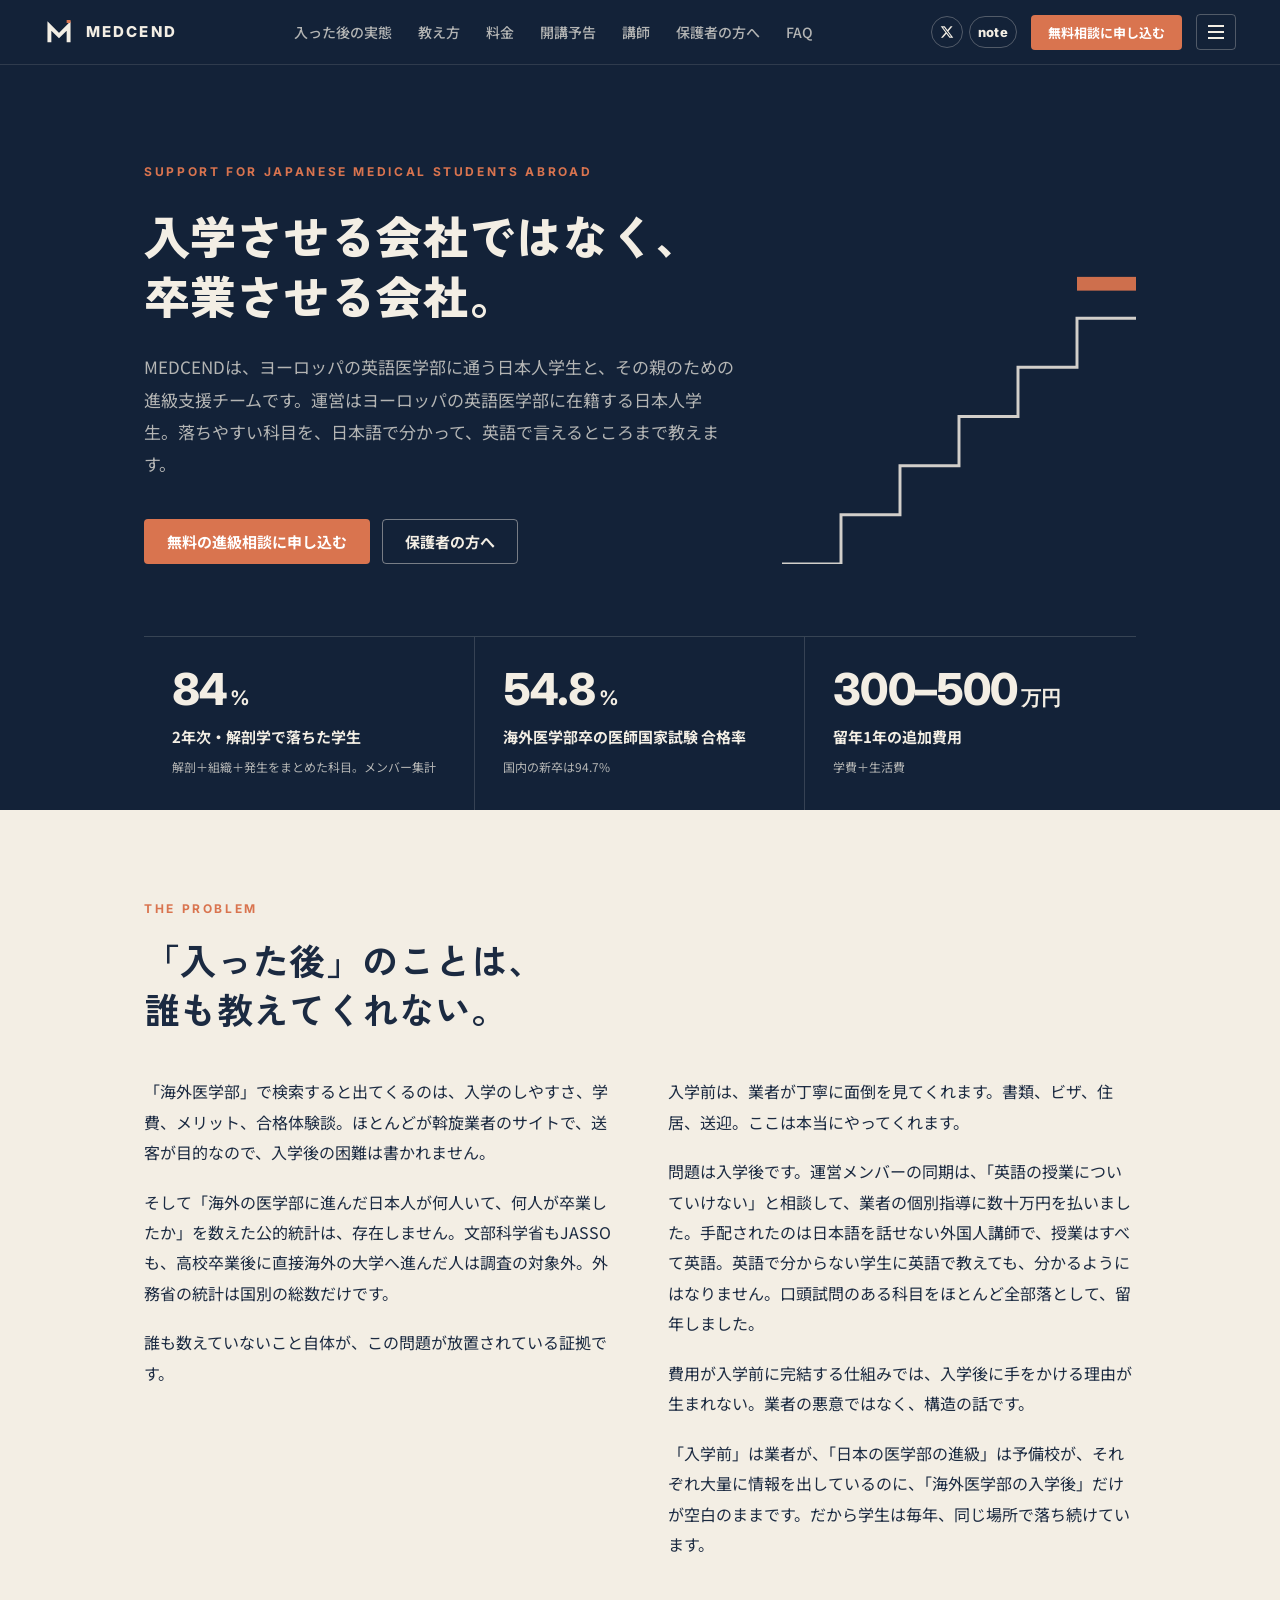
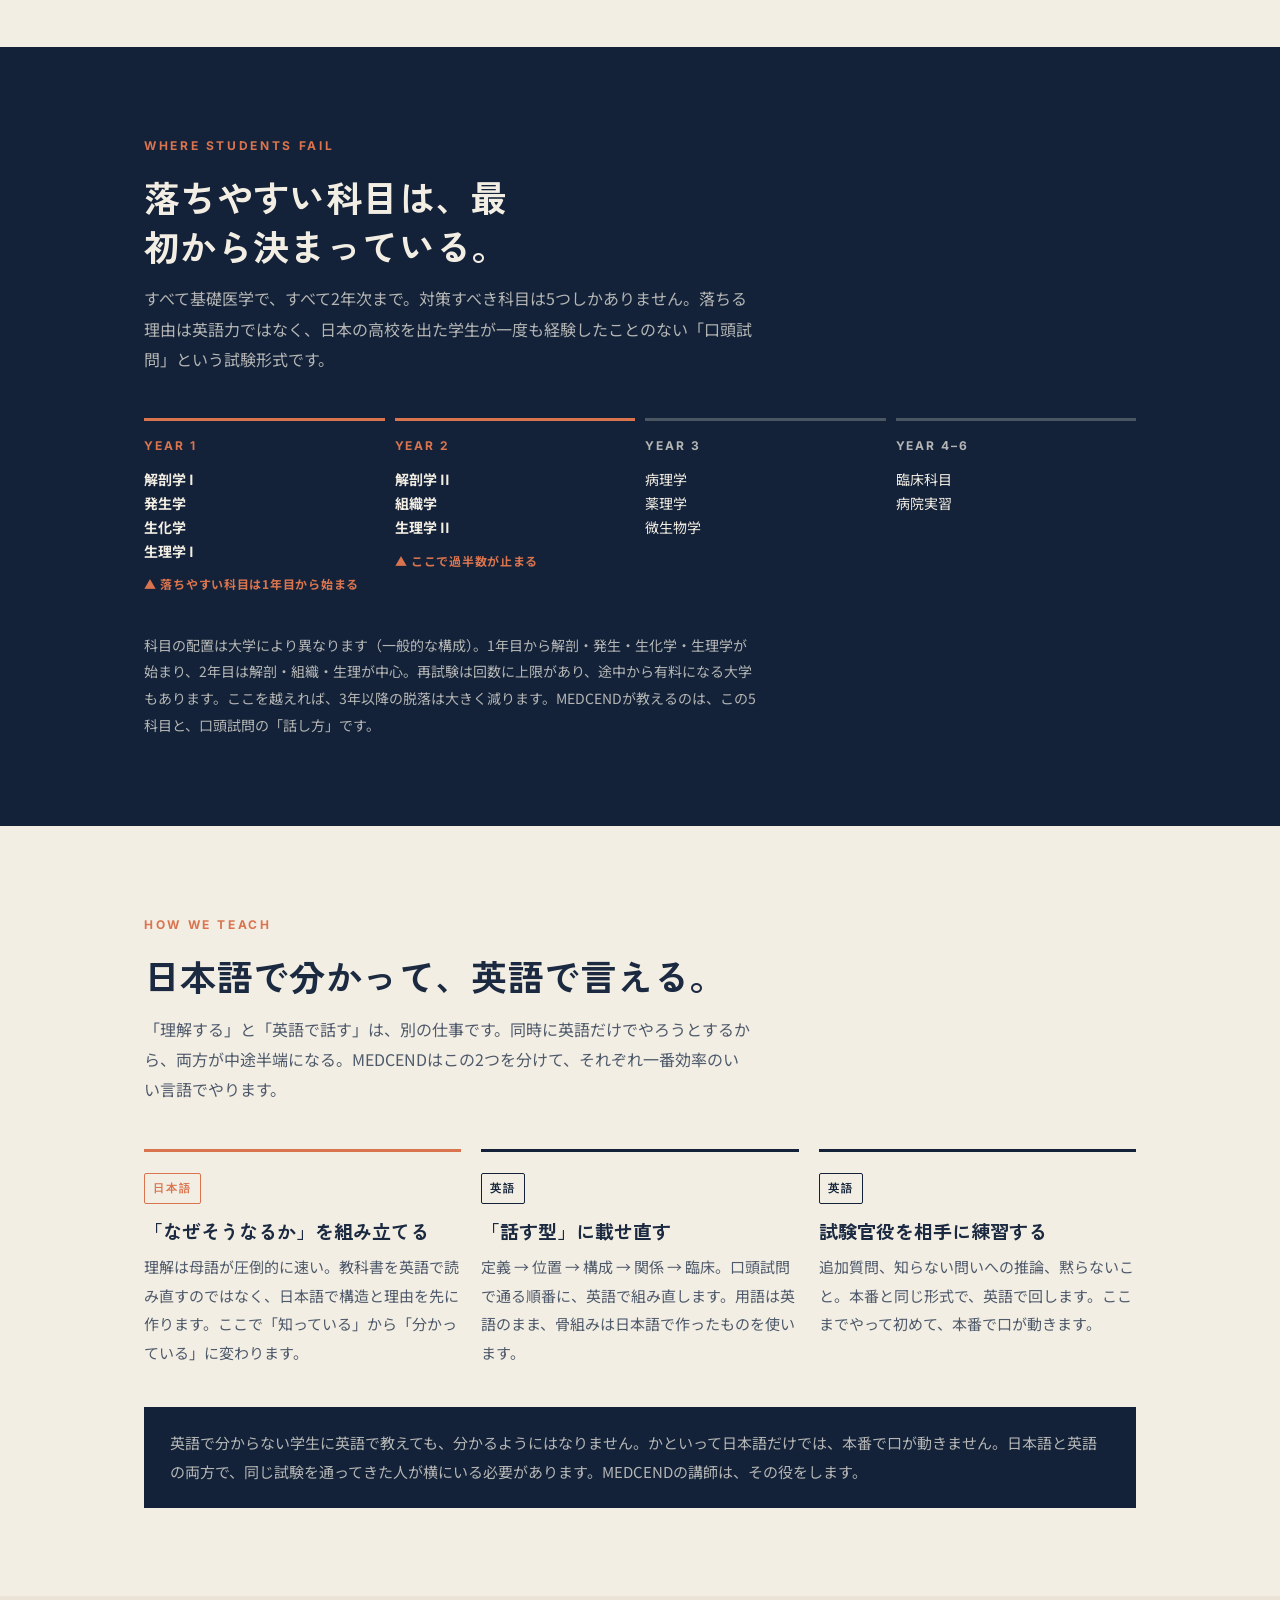
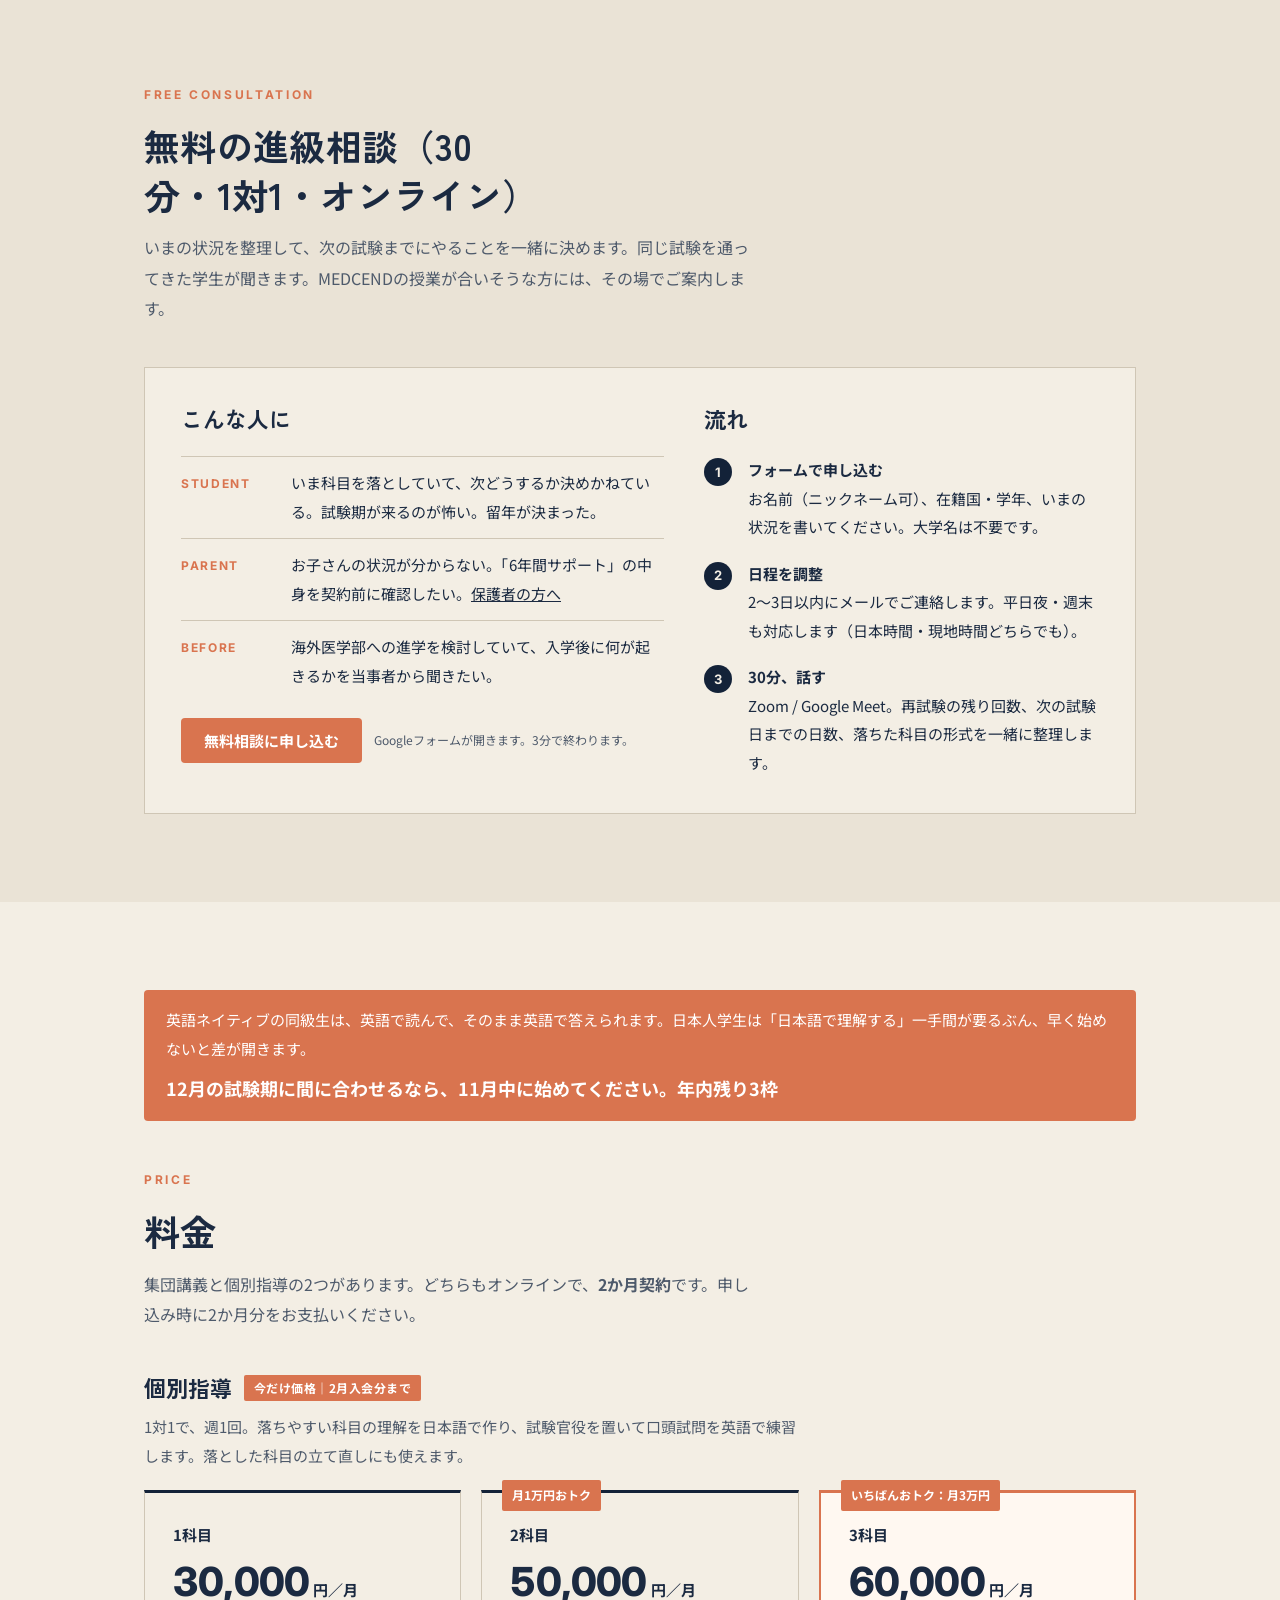
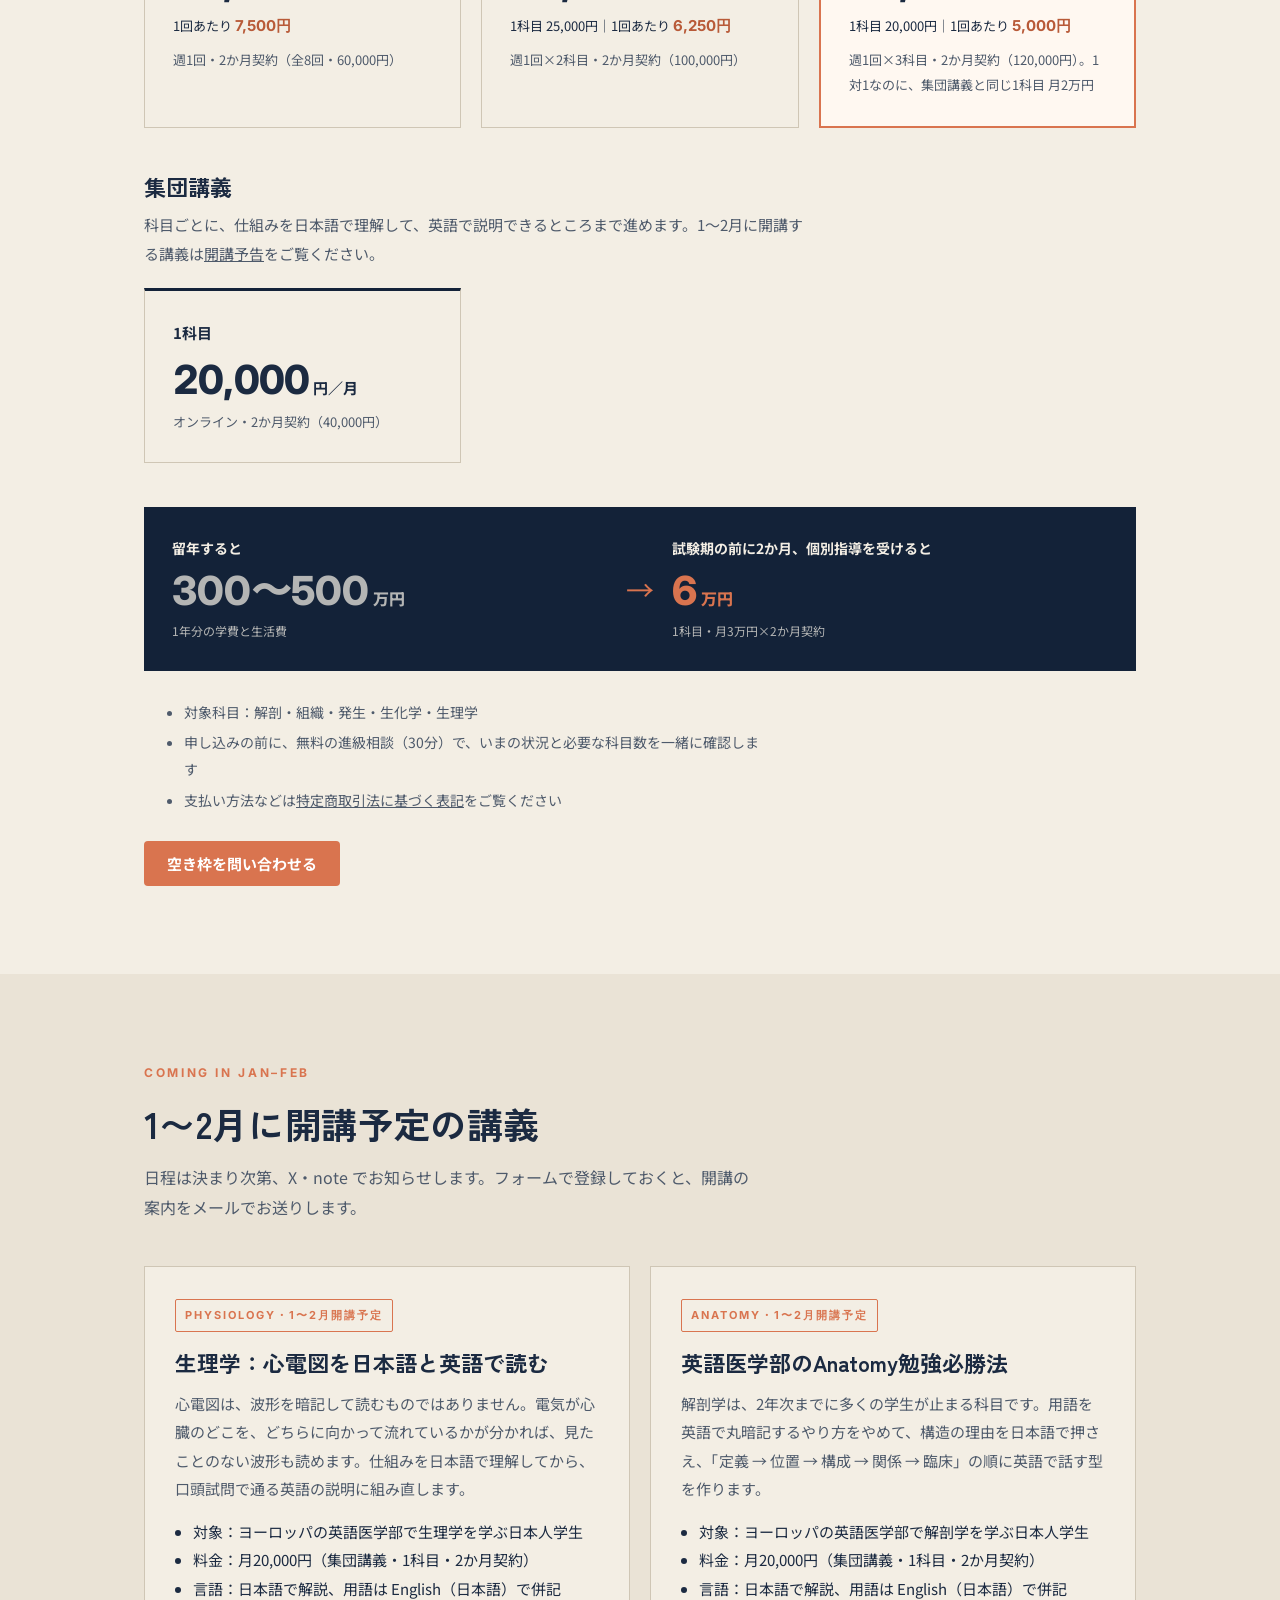
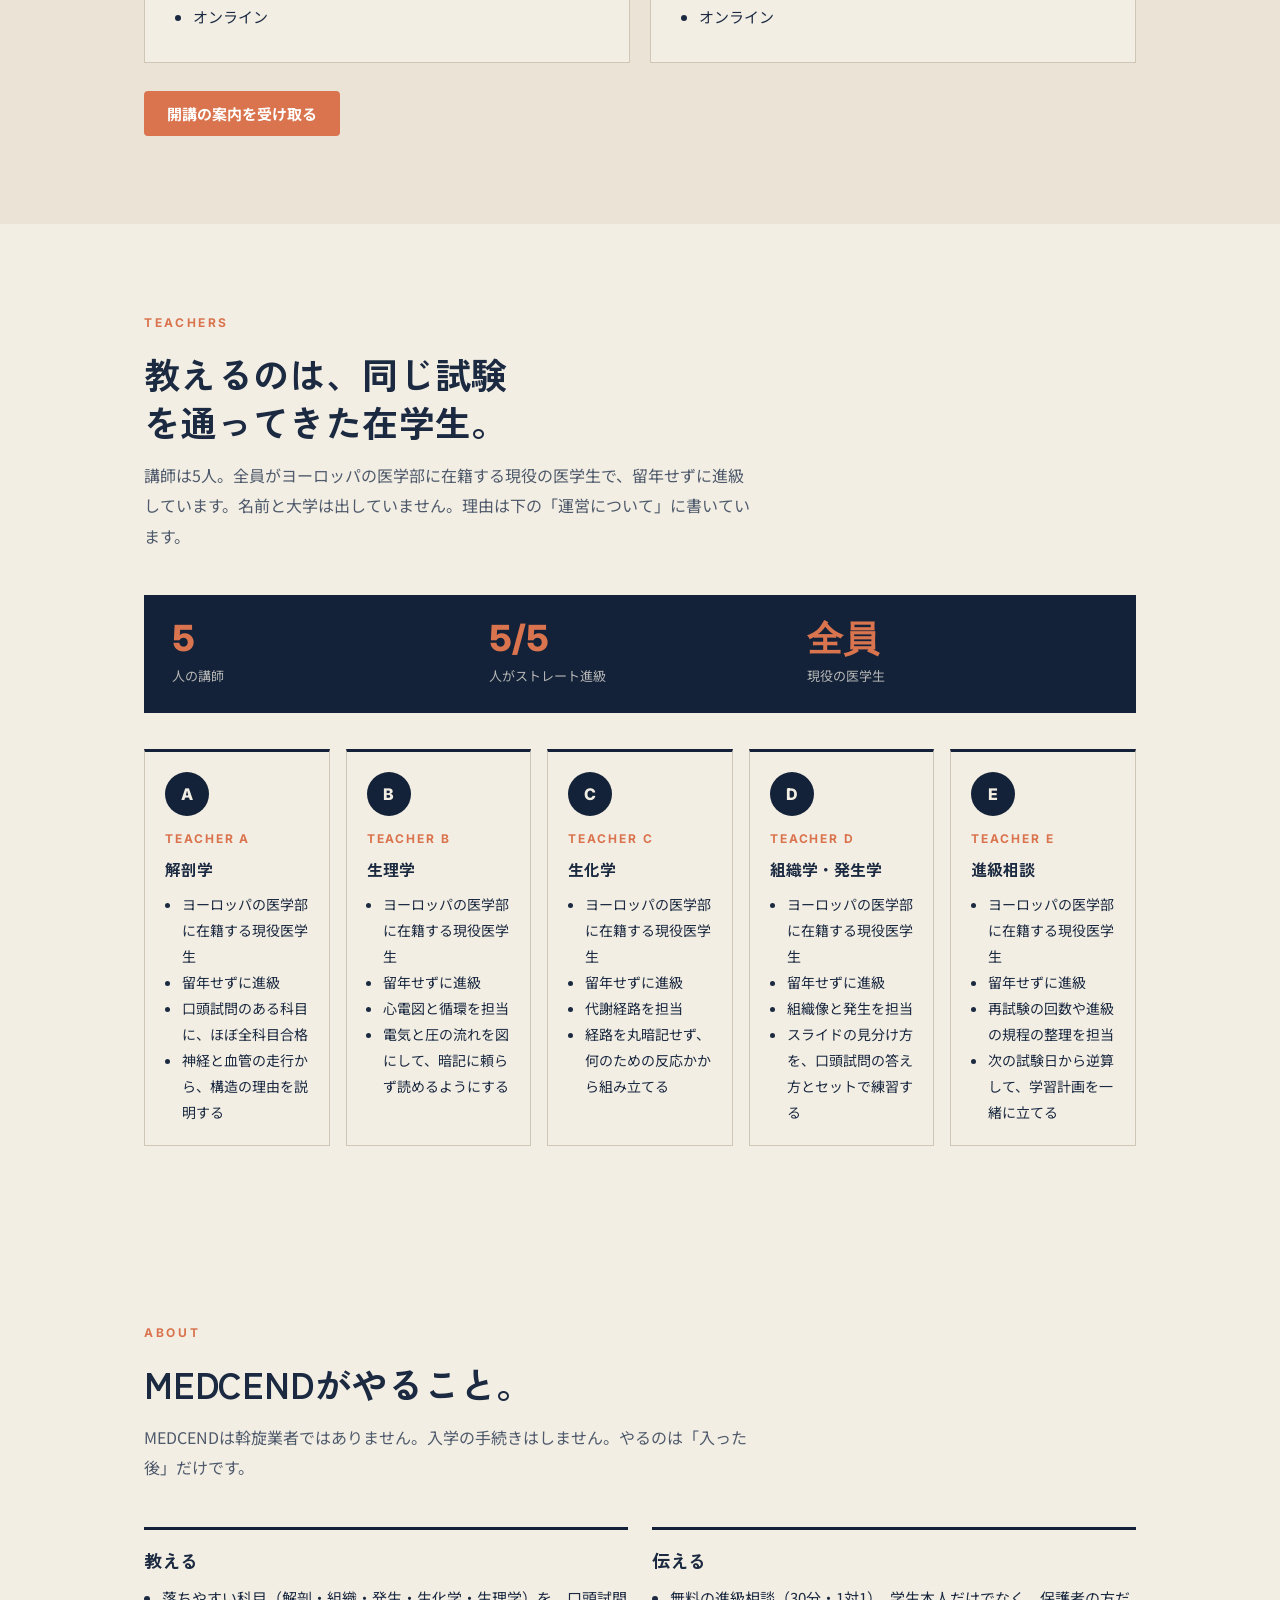
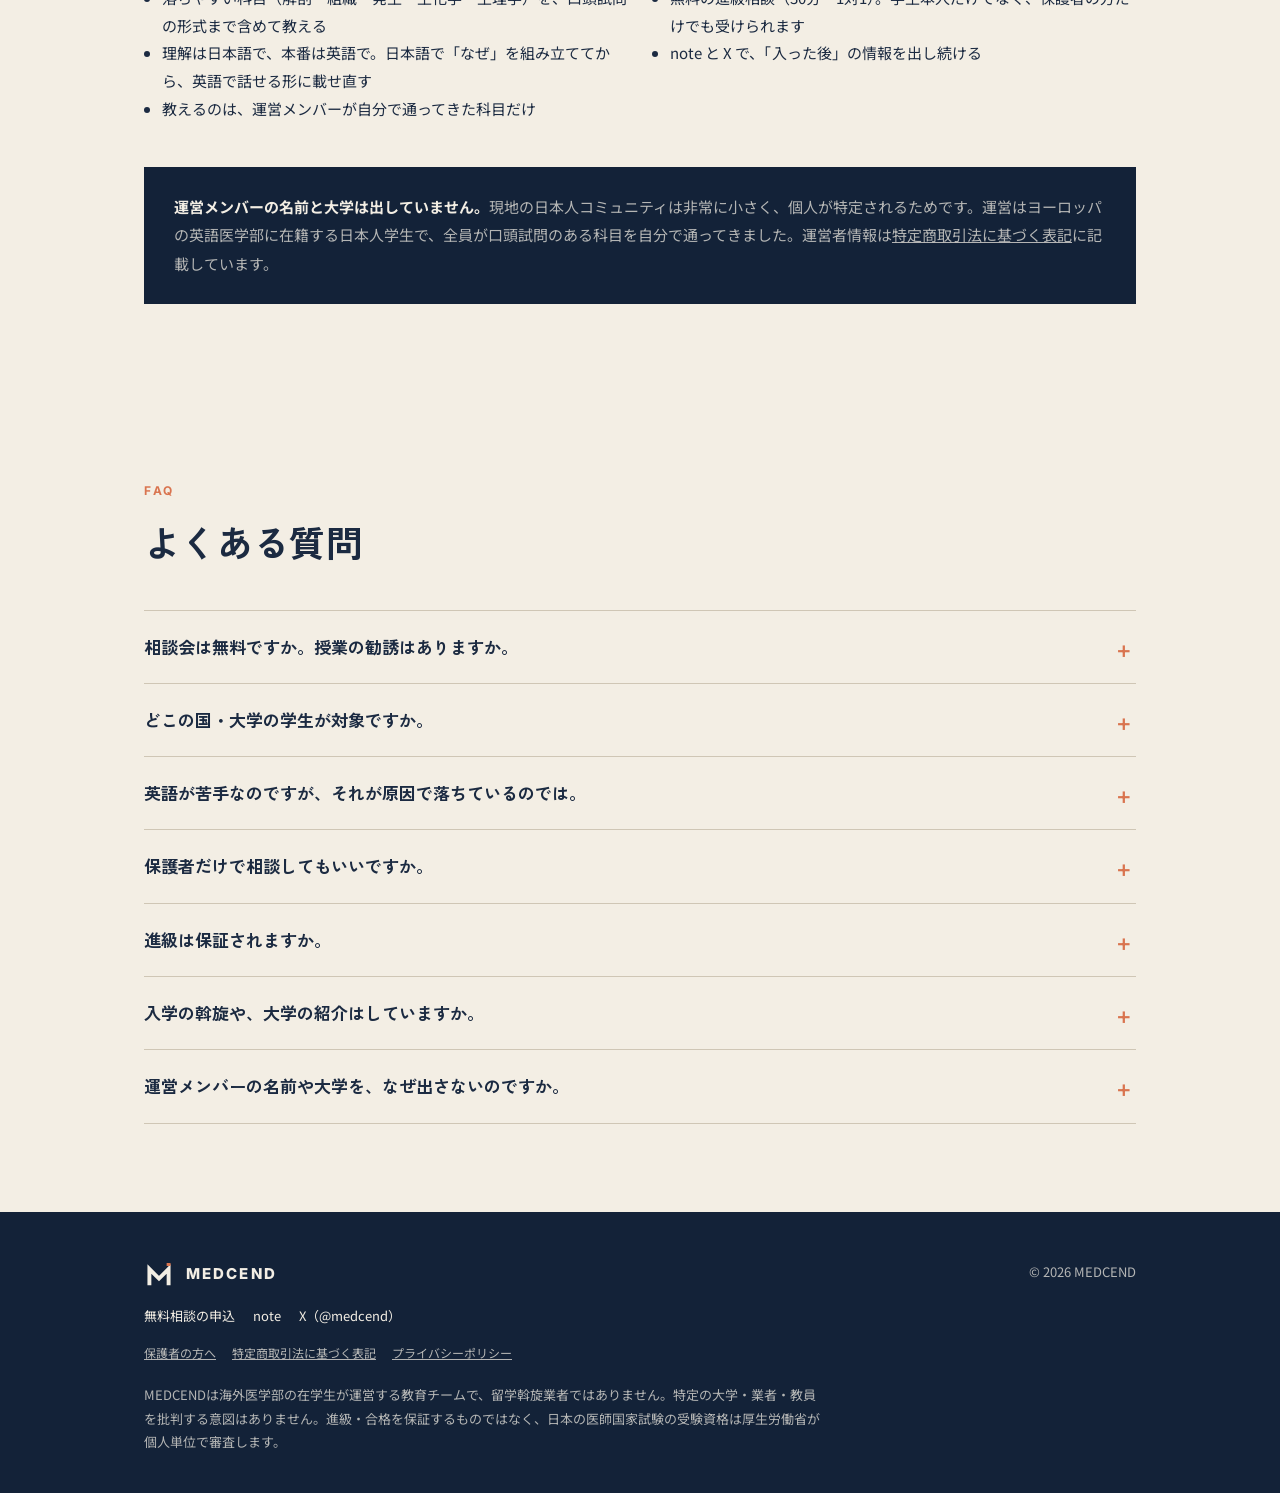
==== commit a152eb27: "Add note shop section (hidden until URLs set), contents preview, X/note nav buttons, menu Co-Authore" ====
--- a/index.html
+++ b/index.html
@@ -30,16 +30,24 @@
       <svg viewBox="0 0 100 100" aria-hidden="true"><polyline points="18,84 18,30 50,62 82,30 82,84" fill="none" stroke="#F3EEE4" stroke-width="13" stroke-linejoin="miter"/><rect x="75.5" y="10" width="13" height="10" fill="#D9744F"/></svg>
       <b>MEDCEND</b>
     </a>
-    <div class="nav-links">
+    <div class="nav-links" id="nav-links">
       <a href="#problem">入った後の実態</a>
       <a href="#method">教え方</a>
       <a href="#price">料金</a>
       <a href="#courses">開講予告</a>
+      <a href="#note" class="note-only">解剖テキスト</a>
       <a href="#team">講師</a>
       <a href="parents.html">保護者の方へ</a>
       <a href="#faq">FAQ</a>
     </div>
-    <a class="btn btn-contact btn-sm contact-link" href="#consult"><span class="if-line">LINEで相談する</span><span class="if-form">無料相談に申し込む</span></a>
+    <div class="nav-right">
+      <div class="nav-social">
+        <a class="x-link" href="https://x.com/medcend" target="_blank" rel="noopener" aria-label="MEDCENDのX（@medcend）" title="X（@medcend）"><svg viewBox="0 0 24 24" aria-hidden="true"><path fill="currentColor" d="M18.244 2.25h3.308l-7.227 8.26 8.502 11.24H16.17l-5.214-6.817L4.99 21.75H1.68l7.73-8.835L1.254 2.25H8.08l4.713 6.231zm-1.161 17.52h1.833L7.084 4.126H5.117z"/></svg></a>
+        <a class="note-link note-word" href="https://note.com/medcend" target="_blank" rel="noopener" aria-label="MEDCENDのnote" title="note">note</a>
+      </div>
+      <a class="btn btn-contact btn-sm contact-link" href="#consult"><span class="if-line">LINEで相談する</span><span class="if-form">無料相談に申し込む</span></a>
+      <button class="nav-menu" type="button" aria-label="メニューを開く" aria-expanded="false" aria-controls="nav-links"><span></span><span></span><span></span></button>
+    </div>
   </div>
 </nav>
 
@@ -275,6 +283,61 @@
   </div>
 </section>
 
+<section id="note" class="note-shop note-only">
+  <div class="wrap">
+    <div class="sec-head">
+      <div class="eyebrow">Now on note</div>
+      <h2>解剖のテキストを、<span class="nobr">noteで販売しています。</span></h2>
+      <p>英語医学部のAnatomyを、巻ごとのテキストにまとめました。図のラベルは試験と同じ英語のまま、説明は日本語です。0巻は無料で全部読めます。</p>
+    </div>
+    <div class="cards">
+      <div class="card book">
+        <img src="img/note-vol0.jpg" alt="MEDCEND Anatomy 0巻 全体概要の表紙" width="800" height="418" loading="lazy">
+        <span class="status">無料公開中</span>
+        <span class="tag">Anatomy Vol.0</span>
+        <h3>0巻 全体概要</h3>
+        <p>どの部位を勉強するときにも使う「体の地図」の巻です。正位と方向の用語、3つの断面、ラテン語の用語の部品表に加えて、1巻の見本章「上腕骨」と骨の自己診断テストも読めます。</p>
+        <div class="book-price"><b>無料</b></div>
+        <div class="cta"><a class="btn btn-ghost-dark" data-note="vol0" href="https://note.com/medcend">0巻を読む（note）</a></div>
+      </div>
+      <div class="card book best">
+        <img src="img/note-vol1.jpg" alt="MEDCEND Anatomy 1巻 骨・関節の表紙" width="800" height="418" loading="lazy">
+        <span class="status hot">販売中</span>
+        <span class="tag">Anatomy Vol.1・発売記念価格</span>
+        <h3>1巻 骨・関節</h3>
+        <p>全身の骨と主な関節を、色つきの図と日本語の対応表で1つずつ確認し、口頭試問に英語で答えるところまで進める巻です。</p>
+        <ul>
+          <li>全24章＋巻末、図115点</li>
+          <li>noteで読めて、PDF（A4・114ページ）もダウンロードできます。スマホ・iPad・PCで読めて、印刷もできます</li>
+          <li>各章の終わりに、Oralでよく聞かれる質問と英語の模範解答</li>
+          <li>巻末に、骨折と神経の1枚まとめ（上肢・下肢・頭蓋の孔）</li>
+        </ul>
+        <div class="book-price"><b class="num">2,480</b>円<span>発売記念価格。12月15日から3,980円</span></div>
+        <div class="cta"><a class="btn btn-terra" data-note="vol1" href="https://note.com/medcend">1巻を買う（note）</a></div>
+      </div>
+    </div>
+    <div class="peek">
+      <div class="peek-head">
+        <h3>1巻の中身を、少しだけ</h3>
+        <p>実際のページです。画像を押すと大きく見られます。</p>
+      </div>
+      <a class="peek-wide" href="img/vol1-pages.jpg" target="_blank" rel="noopener"><img src="img/vol1-pages.jpg" alt="1巻のページを並べた画像" width="1200" height="768" loading="lazy"></a>
+      <div class="peek-grid">
+        <figure><a href="img/vol1-figure.jpg" target="_blank" rel="noopener"><img src="img/vol1-figure.jpg" alt="1章 頭蓋骨の全体のページ" width="900" height="1164" loading="lazy"></a><figcaption><b>カラーの図に英語のラベル</b>図のすぐ下に「英語→日本語→ポイント」の表</figcaption></figure>
+        <figure><a href="img/vol1-foramina.jpg" target="_blank" rel="noopener"><img src="img/vol1-foramina.jpg" alt="4章 頭蓋底と孔の表のページ" width="900" height="1088" loading="lazy"></a><figcaption><b>どの孔を何が通るか</b>口頭試問でいちばん聞かれるところを1枚の表に</figcaption></figure>
+        <figure><a href="img/vol1-oral.jpg" target="_blank" rel="noopener"><img src="img/vol1-oral.jpg" alt="1章 プテリオンのOralのページ" width="900" height="641" loading="lazy"></a><figcaption><b>Oralの質問と英語の模範解答</b>話す順番つき。各章の終わりに</figcaption></figure>
+        <figure><a href="img/vol1-original.jpg" target="_blank" rel="noopener"><img src="img/vol1-original.jpg" alt="9章 肩甲骨のオリジナル図のページ" width="900" height="830" loading="lazy"></a><figcaption><b>筋のつく場所を色で分けた図</b>MEDCENDで描き起こしたオリジナル</figcaption></figure>
+        <figure><a href="img/vol1-summary.jpg" target="_blank" rel="noopener"><img src="img/vol1-summary.jpg" alt="巻末 試験直前の1枚まとめのページ" width="900" height="830" loading="lazy"></a><figcaption><b>試験直前の1枚まとめ</b>どこが傷つくと、どの神経がやられるか</figcaption></figure>
+      </div>
+      <div class="peek-cta">
+        <div><b class="num">2,480</b>円<span>発売記念価格。12月15日から3,980円</span></div>
+        <a class="btn btn-terra" data-note="vol1" href="https://note.com/medcend">1巻を買う（note）</a>
+      </div>
+    </div>
+    <p class="book-next">2巻 筋肉・末梢神経／3巻 脳・神経／4巻 内臓は準備中です（各3,980円、1〜4巻の全巻セットは12,800円の予定）。発売は <a class="x-link" href="https://x.com/medcend">X</a> と <a class="note-link" href="https://note.com/medcend">note</a> でお知らせします。</p>
+  </div>
+</section>
+
 <section id="team">
   <div class="wrap">
     <div class="sec-head">
--- a/style.css
+++ b/style.css
@@ -249,3 +249,67 @@
 .member .avatar{width:44px;height:44px;border-radius:50%;background:var(--navy);color:var(--cream);font-family:var(--latin);font-weight:800;display:flex;align-items:center;justify-content:center;margin-bottom:12px}
 .member h3{font-size:16px}
 .member ul{font-size:14px}
+
+/* note shop */
+.note-off .note-only{display:none}
+.note-shop{background:var(--cream)}
+.card.book{display:flex;flex-direction:column;padding:0 0 28px;overflow:hidden}
+.card.book.best{border-top:3px solid var(--terra)}
+.card.book img{display:block;width:100%;height:auto;border-bottom:1px solid var(--mist);margin-bottom:22px}
+.card.book > :not(img){margin-left:28px;margin-right:28px}
+.card.book .cta{margin-top:auto;padding-top:22px}
+.book-price{margin-top:18px;font-weight:700}
+.book-price b{font-family:var(--latin);font-weight:800;font-size:34px;letter-spacing:-.02em;line-height:1.1}
+.book-price span{display:block;font-size:13px;font-weight:500;color:var(--ink-soft);margin-top:4px}
+.btn.is-soon{border-color:var(--mist);background:transparent;color:var(--ink-soft);cursor:default}
+.book-next{margin-top:24px;font-size:14px;color:var(--ink-soft)}
+.card.book .tag{align-self:flex-start}
+.nobr{white-space:nowrap}
+.card.book{position:relative}
+.card.book .status{position:absolute;top:14px;right:14px;margin:0;z-index:1;background:var(--navy);color:var(--cream);font-weight:700;font-size:13px;padding:6px 12px;border-radius:2px;line-height:1.3}
+.card.book .status.hot{background:var(--terra);color:#fff}
+.peek{margin-top:56px;background:var(--navy);color:var(--on-navy);padding:40px;border-radius:4px}
+@media (max-width:640px){.peek{padding:24px 18px;margin-left:-8px;margin-right:-8px}}
+.peek-head h3{font-size:24px}
+.peek-head p{margin:6px 0 0;color:var(--on-navy-soft);font-size:14px}
+.peek img{display:block;width:100%;height:auto}
+.peek-wide{display:block;margin-top:24px;border-radius:3px;overflow:hidden}
+.peek-grid{display:grid;grid-template-columns:repeat(auto-fill,minmax(250px,1fr));gap:18px;margin-top:18px}
+.peek-grid figure{margin:0;background:var(--cream);border-radius:3px;overflow:hidden;color:var(--ink)}
+.peek-grid a{display:block;aspect-ratio:4/3;overflow:hidden;border-bottom:1px solid var(--mist)}
+.peek-grid a img{height:100%;object-fit:cover;object-position:top;transition:transform .2s}
+.peek-grid a:hover img{transform:scale(1.03)}
+.peek-grid figcaption{padding:12px 14px 14px;font-size:13px;color:var(--ink-soft);line-height:1.6}
+.peek-grid figcaption b{display:block;font-size:15px;color:var(--ink);margin-bottom:2px}
+.peek-cta{display:flex;flex-wrap:wrap;align-items:center;justify-content:space-between;gap:16px;margin-top:28px;padding-top:24px;border-top:1px solid rgba(243,238,228,.16);font-weight:700}
+.peek-cta b{font-family:var(--latin);font-weight:800;font-size:34px;line-height:1}
+.peek-cta span{display:block;font-size:13px;font-weight:500;color:var(--on-navy-soft);margin-top:4px}
+.peek .btn.is-soon{border-color:rgba(243,238,228,.35);color:var(--on-navy-soft)}
+
+/* nav: X / note */
+.nav-right{display:flex;align-items:center;gap:14px}
+.nav-social{display:flex;align-items:center;gap:6px}
+.nav-social a{display:inline-flex;align-items:center;justify-content:center;height:32px;min-width:32px;padding:0 8px;border:1px solid rgba(243,238,228,.28);border-radius:16px;color:var(--on-navy);text-decoration:none;transition:border-color .15s,background .15s}
+.nav-social a:hover{border-color:var(--on-navy);background:rgba(243,238,228,.08)}
+.nav-social svg{width:14px;height:14px}
+.nav-social .note-word{font-family:var(--latin);font-weight:800;font-size:13px;letter-spacing:.02em;line-height:1}
+@media (max-width:420px){.nav .wrap{gap:10px}.nav-right{gap:8px}.nav .mark b{display:none}}
+
+/* nav: メニュー（PC・スマホ共通） */
+[id]{scroll-margin-top:72px}
+.nav-menu{display:inline-flex;width:40px;height:36px;padding:0;border:1px solid rgba(243,238,228,.28);border-radius:4px;background:transparent;cursor:pointer;flex-direction:column;align-items:center;justify-content:center;gap:4px}
+.nav-menu:hover{border-color:var(--on-navy)}
+.nav-menu span{display:block;width:16px;height:2px;background:var(--on-navy);transition:transform .2s,opacity .2s}
+.nav.open .nav-menu span:nth-child(1){transform:translateY(6px) rotate(45deg)}
+.nav.open .nav-menu span:nth-child(2){opacity:0}
+.nav.open .nav-menu span:nth-child(3){transform:translateY(-6px) rotate(-45deg)}
+.nav-drawer{display:none}
+.nav.open .nav-drawer{display:flex;flex-direction:column;position:absolute;top:64px;right:max(24px,calc((100% - 1240px)/2 + 24px));width:280px;background:var(--navy);border:1px solid rgba(243,238,228,.16);border-top:0;box-shadow:0 12px 24px rgba(0,0,0,.25);padding:6px 0 10px;max-height:calc(100vh - 64px);overflow-y:auto}
+.nav-drawer a{padding:13px 22px;font-size:15px;color:var(--on-navy);text-decoration:none;border-top:1px solid rgba(243,238,228,.08)}
+.nav-drawer a:first-child{border-top:0}
+.nav-drawer a:hover{background:rgba(243,238,228,.06)}
+.note-off .nav-drawer .note-only{display:none}
+@media (max-width:760px){.nav.open .nav-drawer{left:0;right:0;width:auto;border-left:0;border-right:0}.nav-drawer a{padding:14px 24px;font-size:16px}}
+@media (max-width:420px){.nav-right .btn-sm{padding:10px 12px}}
+.nav .wrap{max-width:1240px}
+@media (max-width:1220px){.nav-links{display:none}}
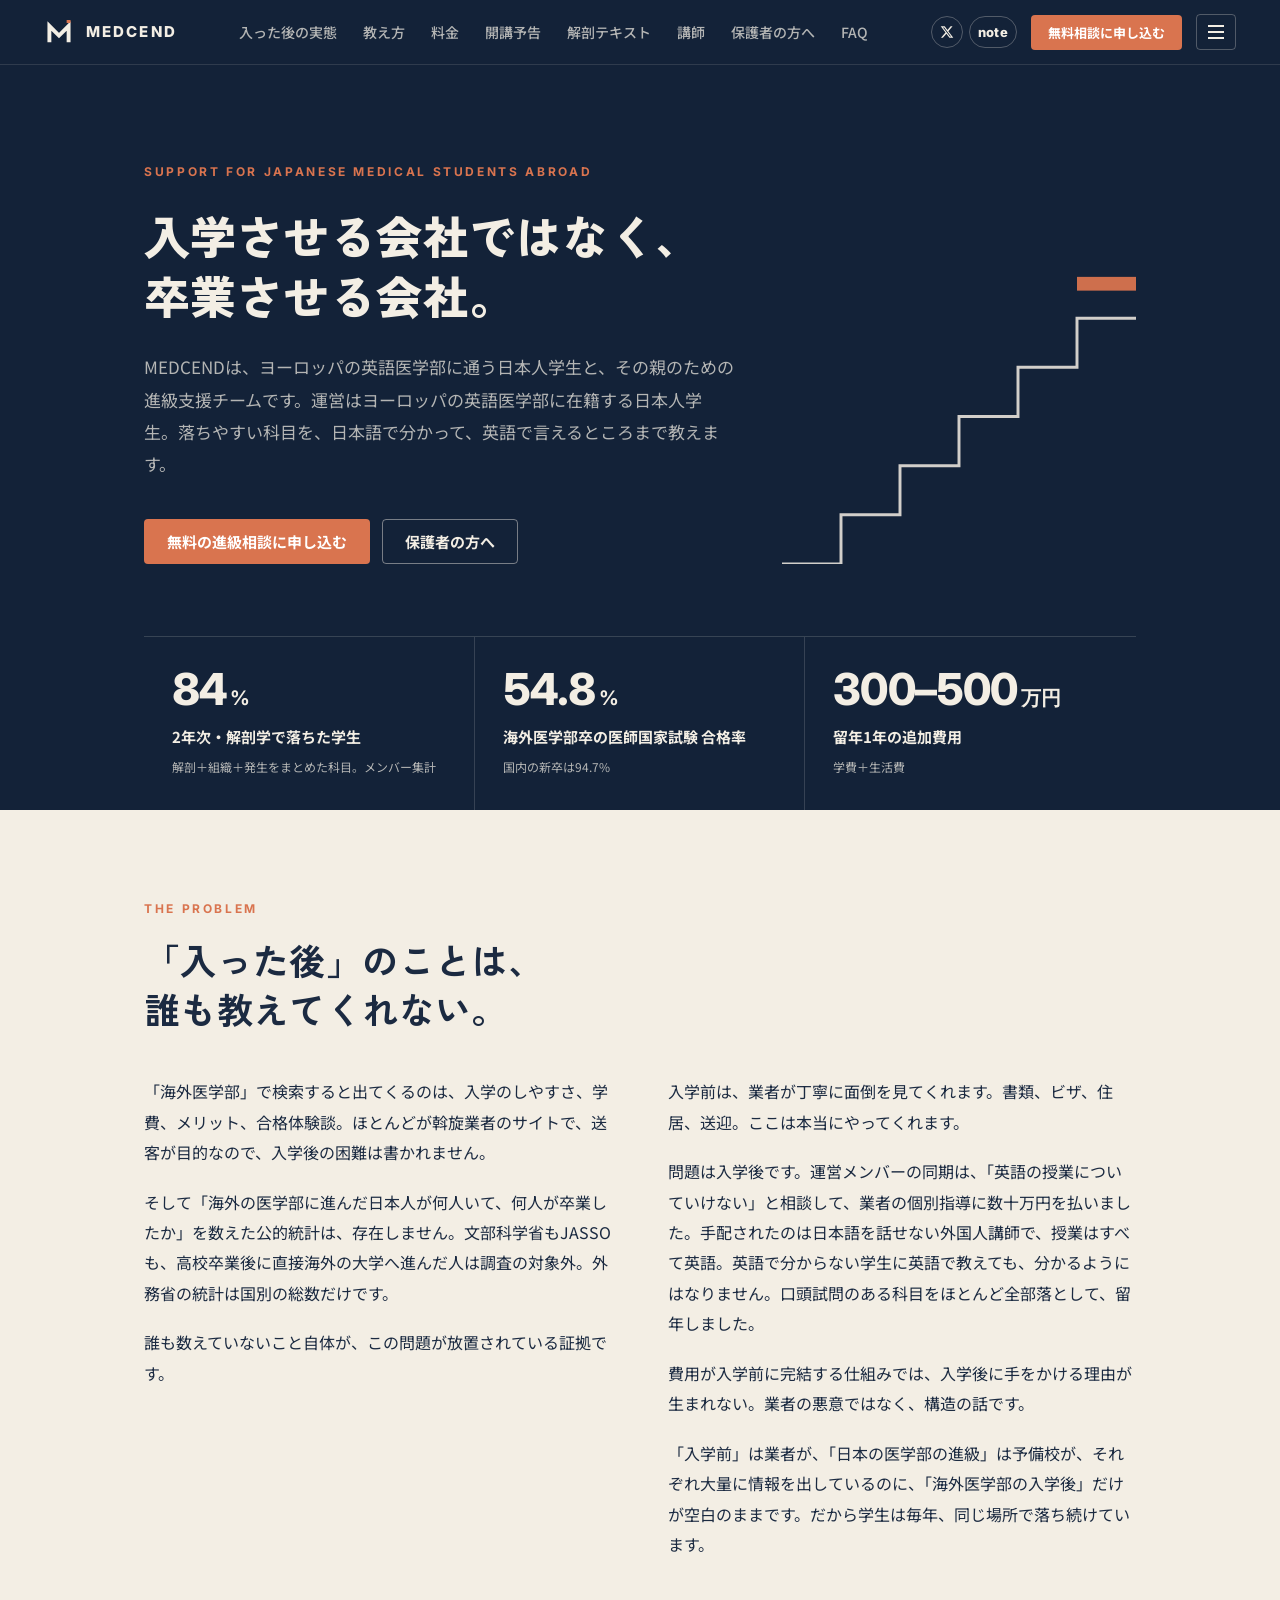
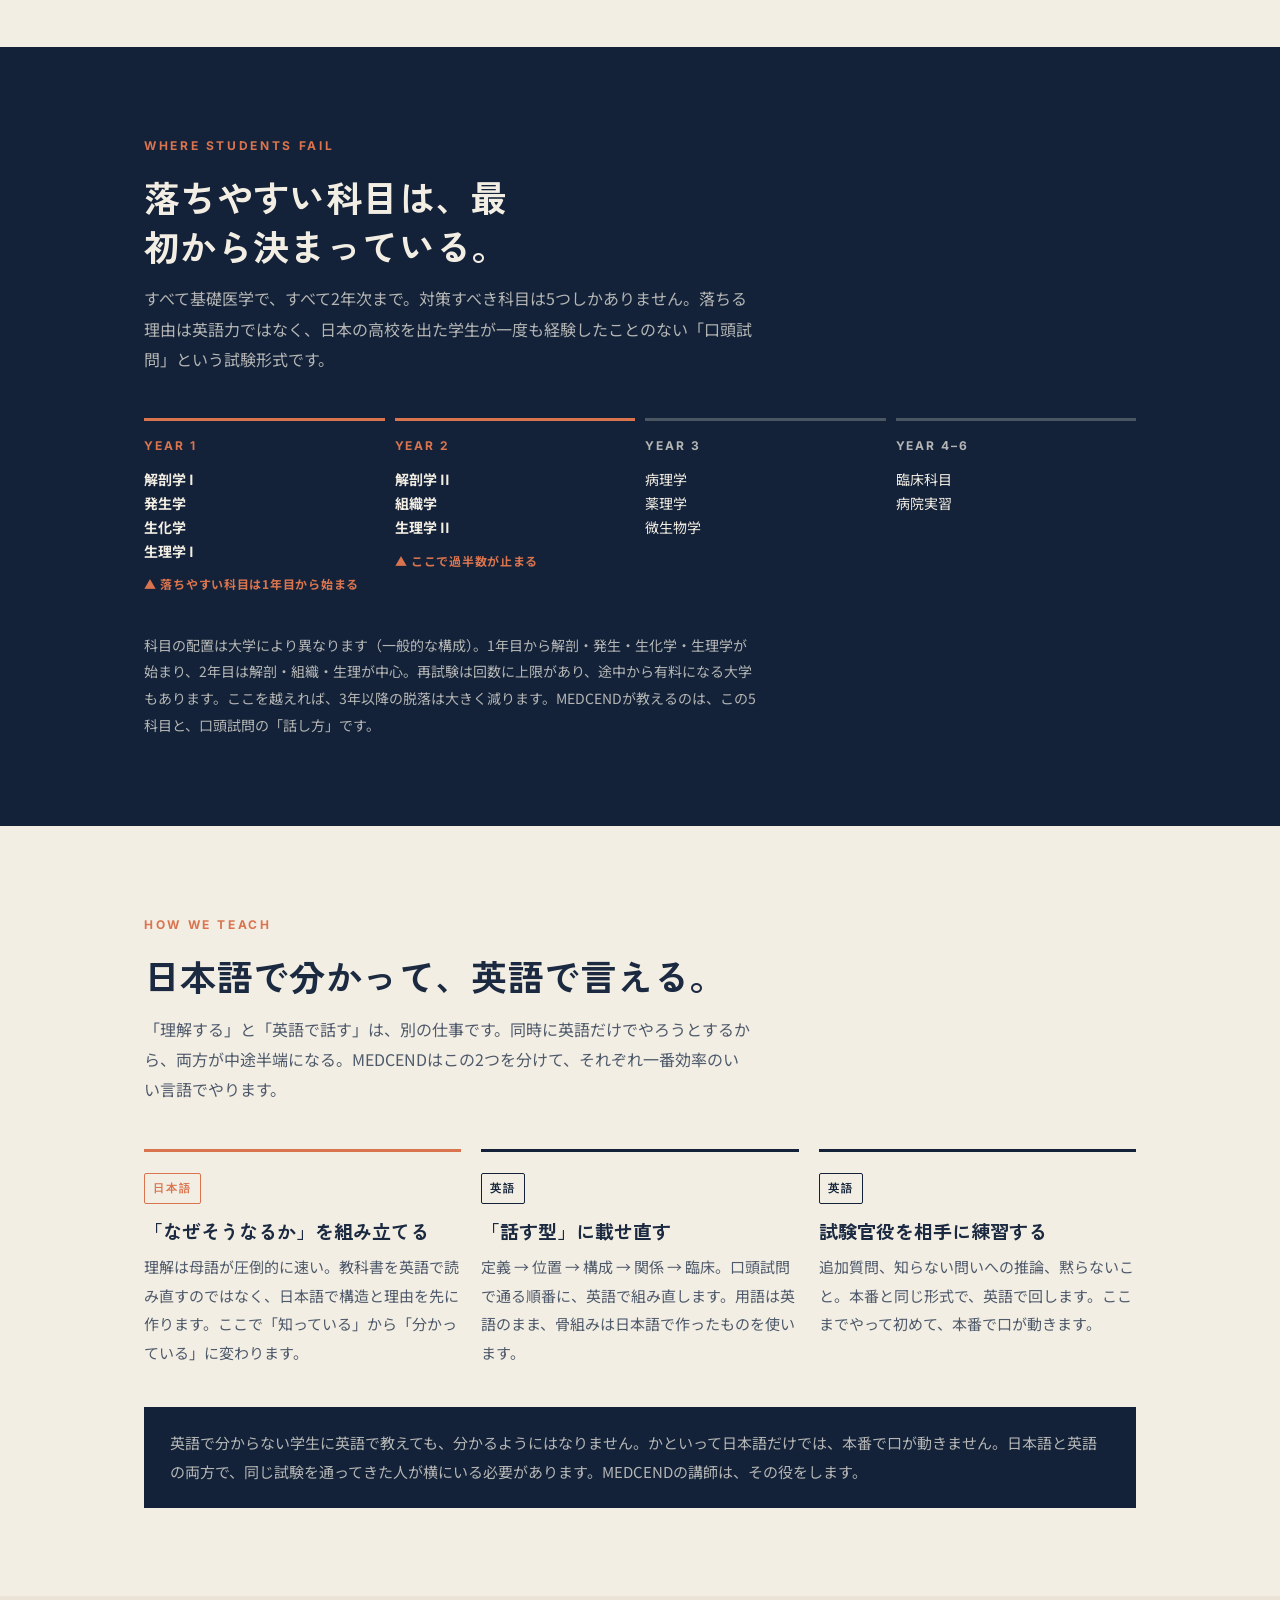
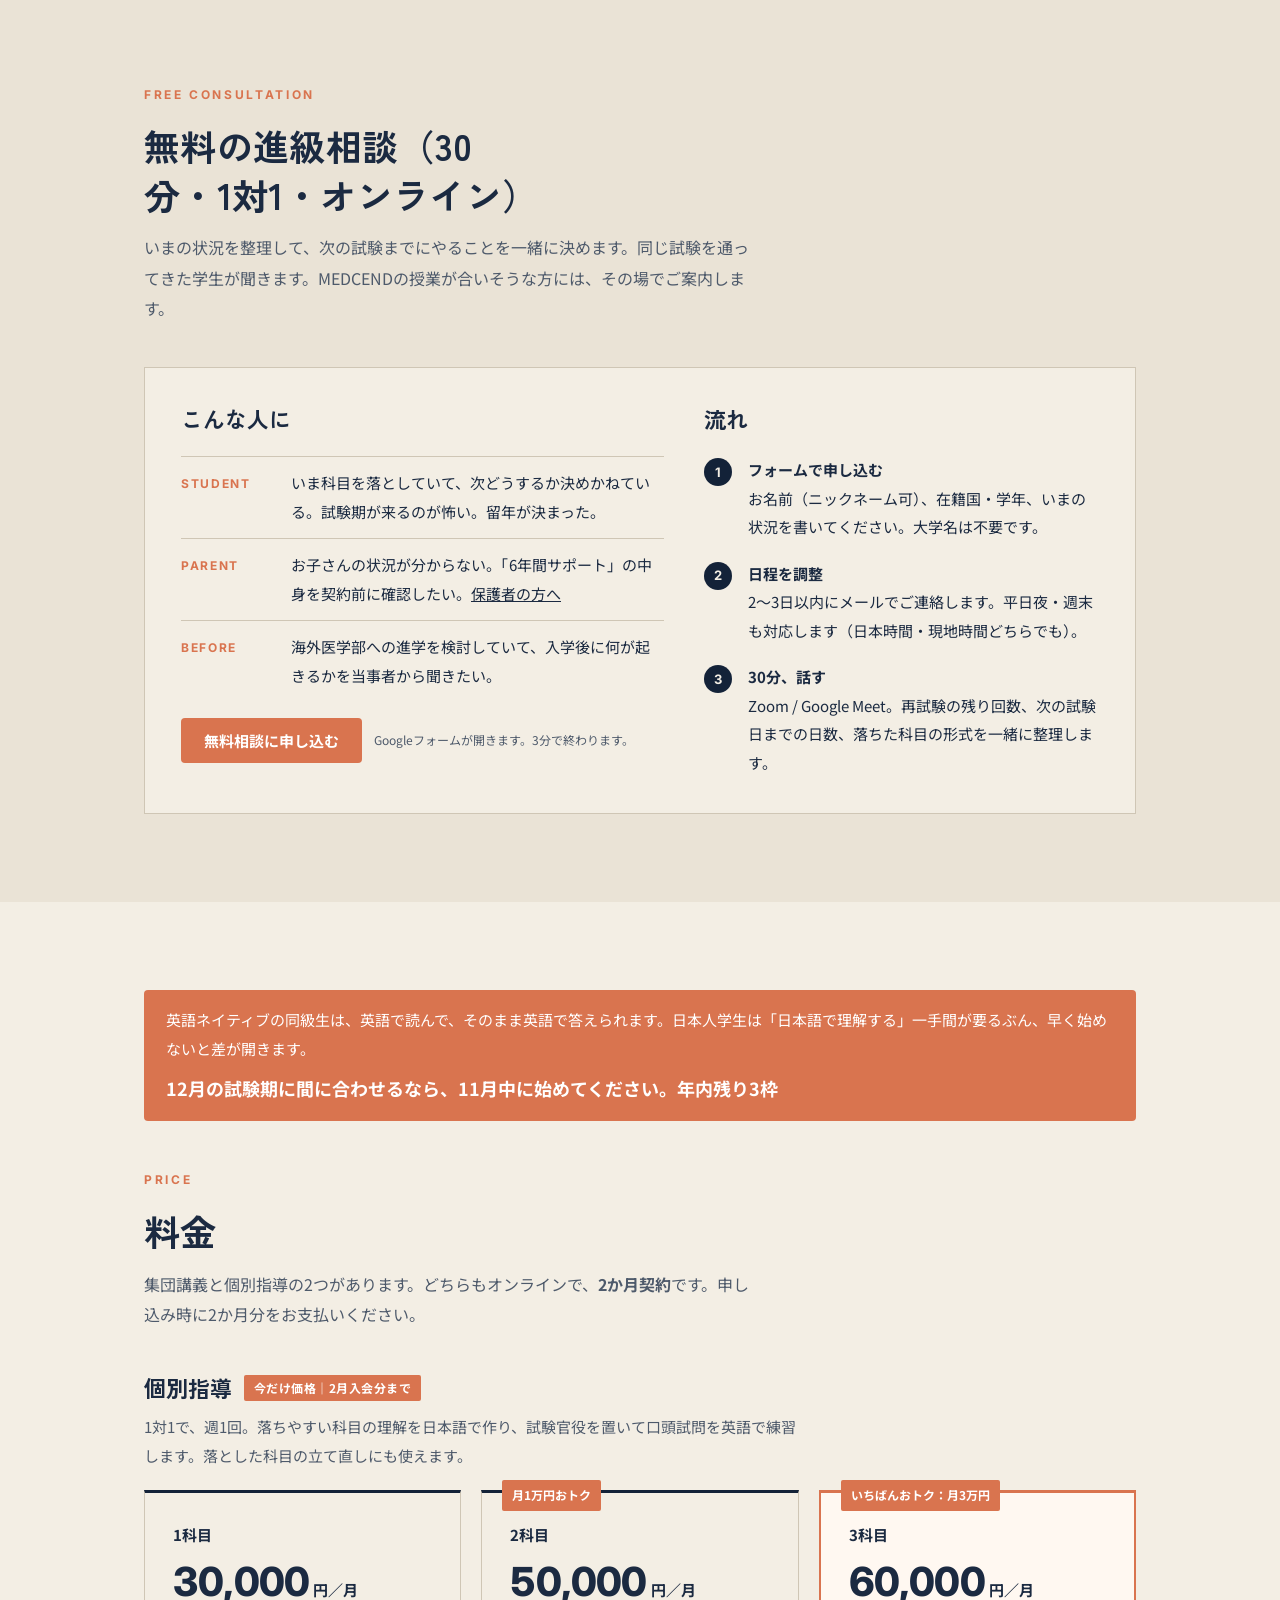
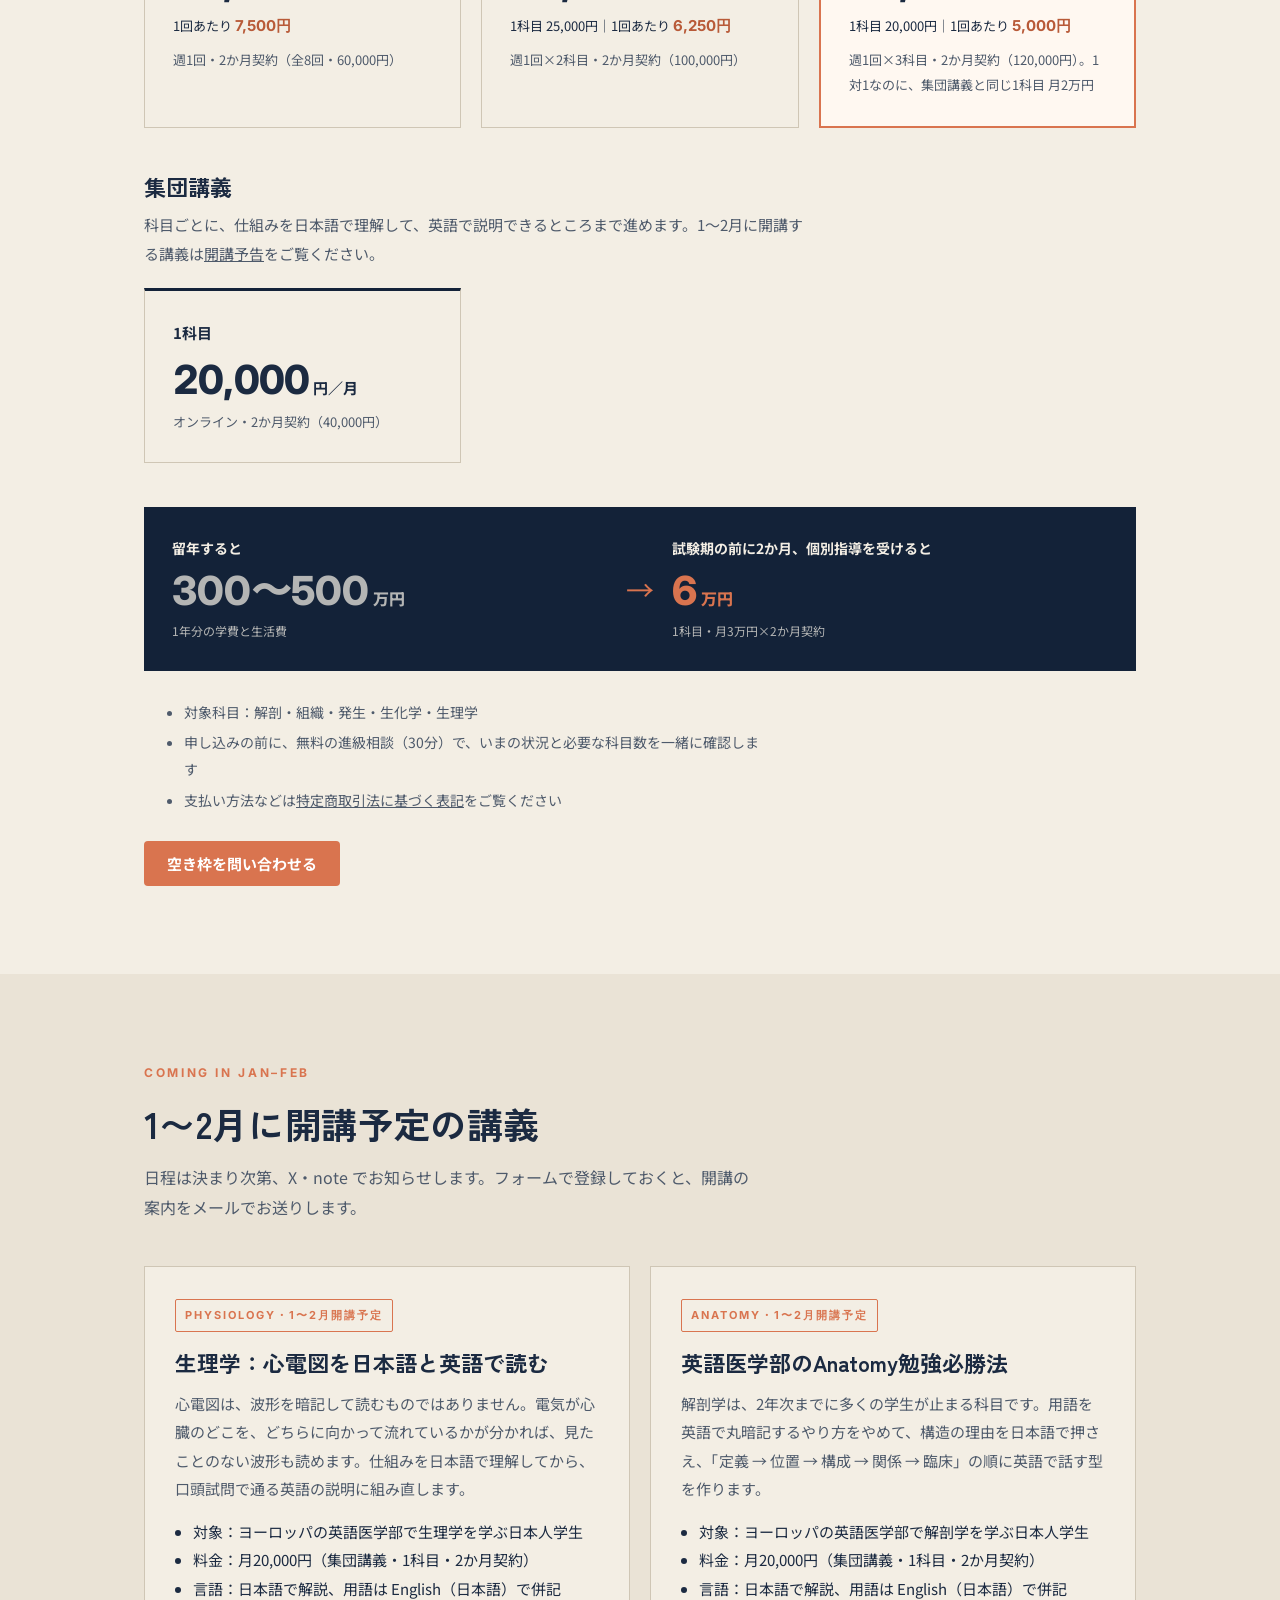
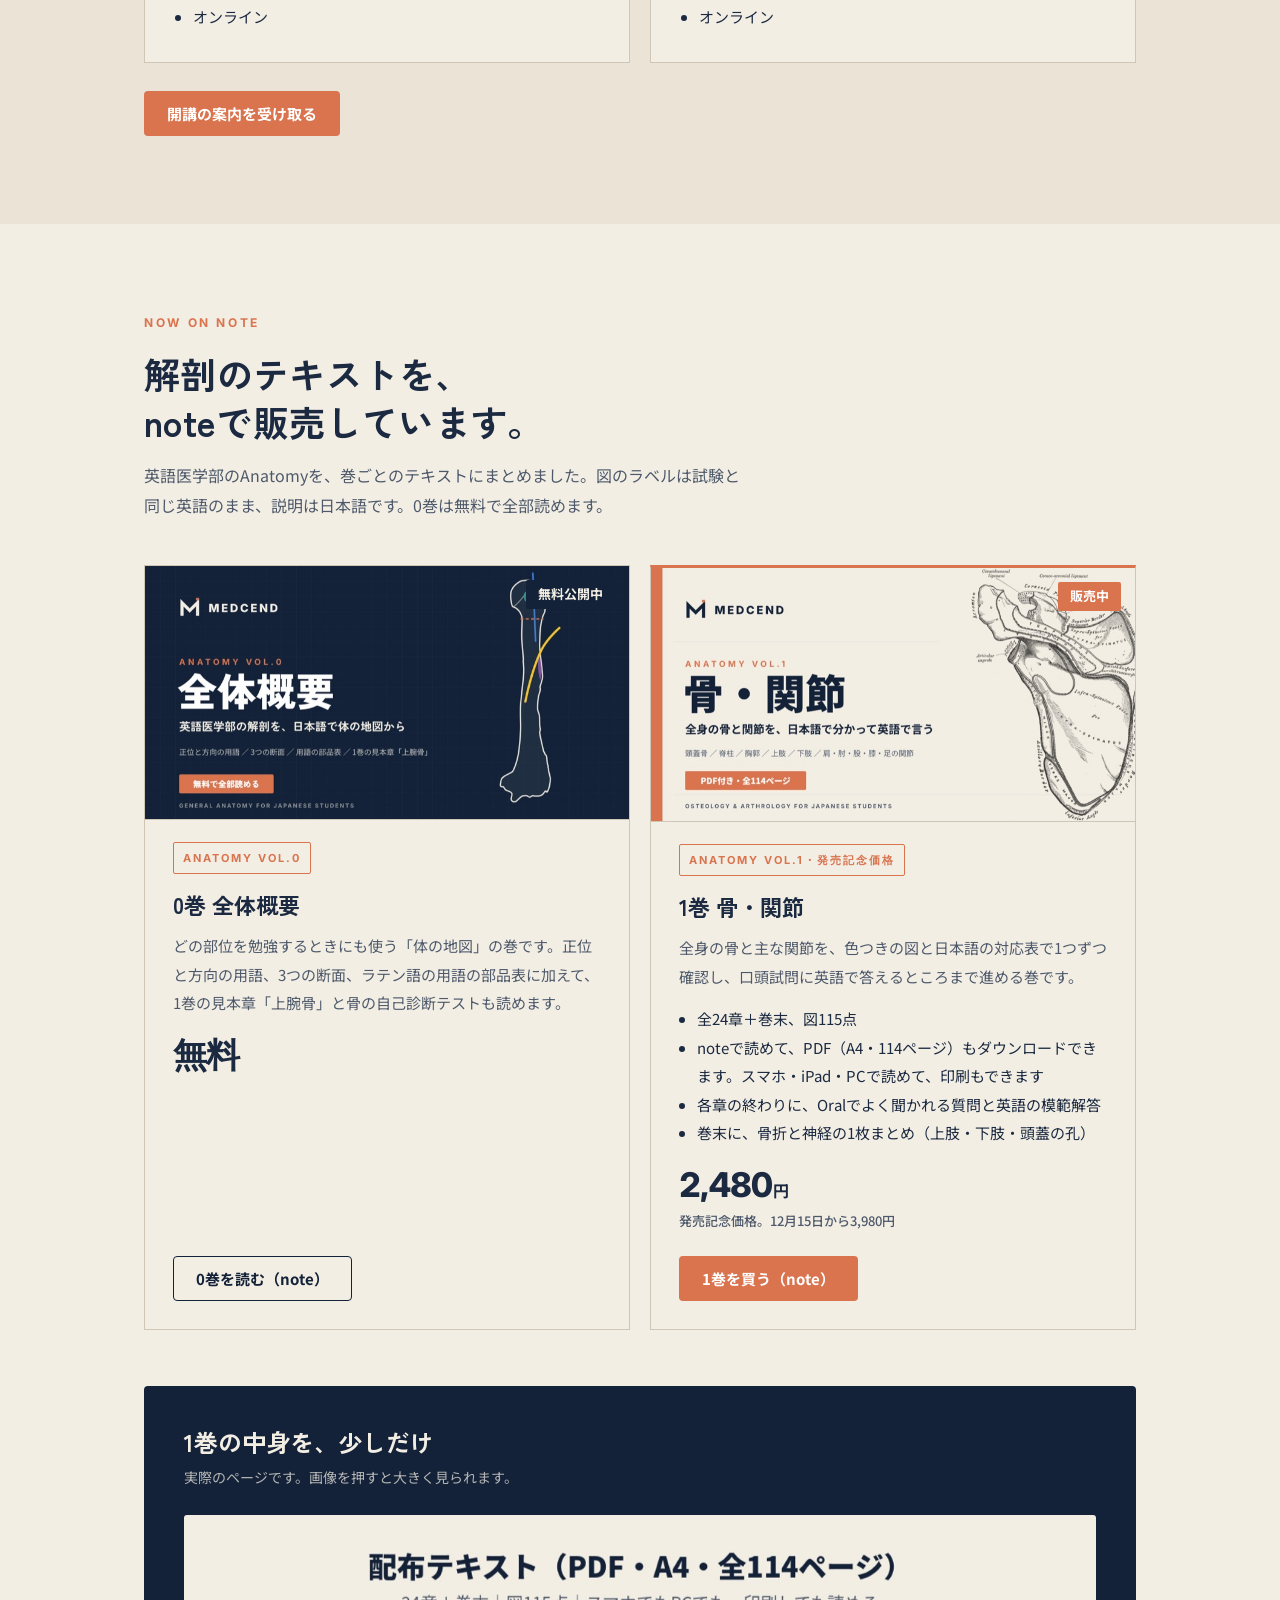
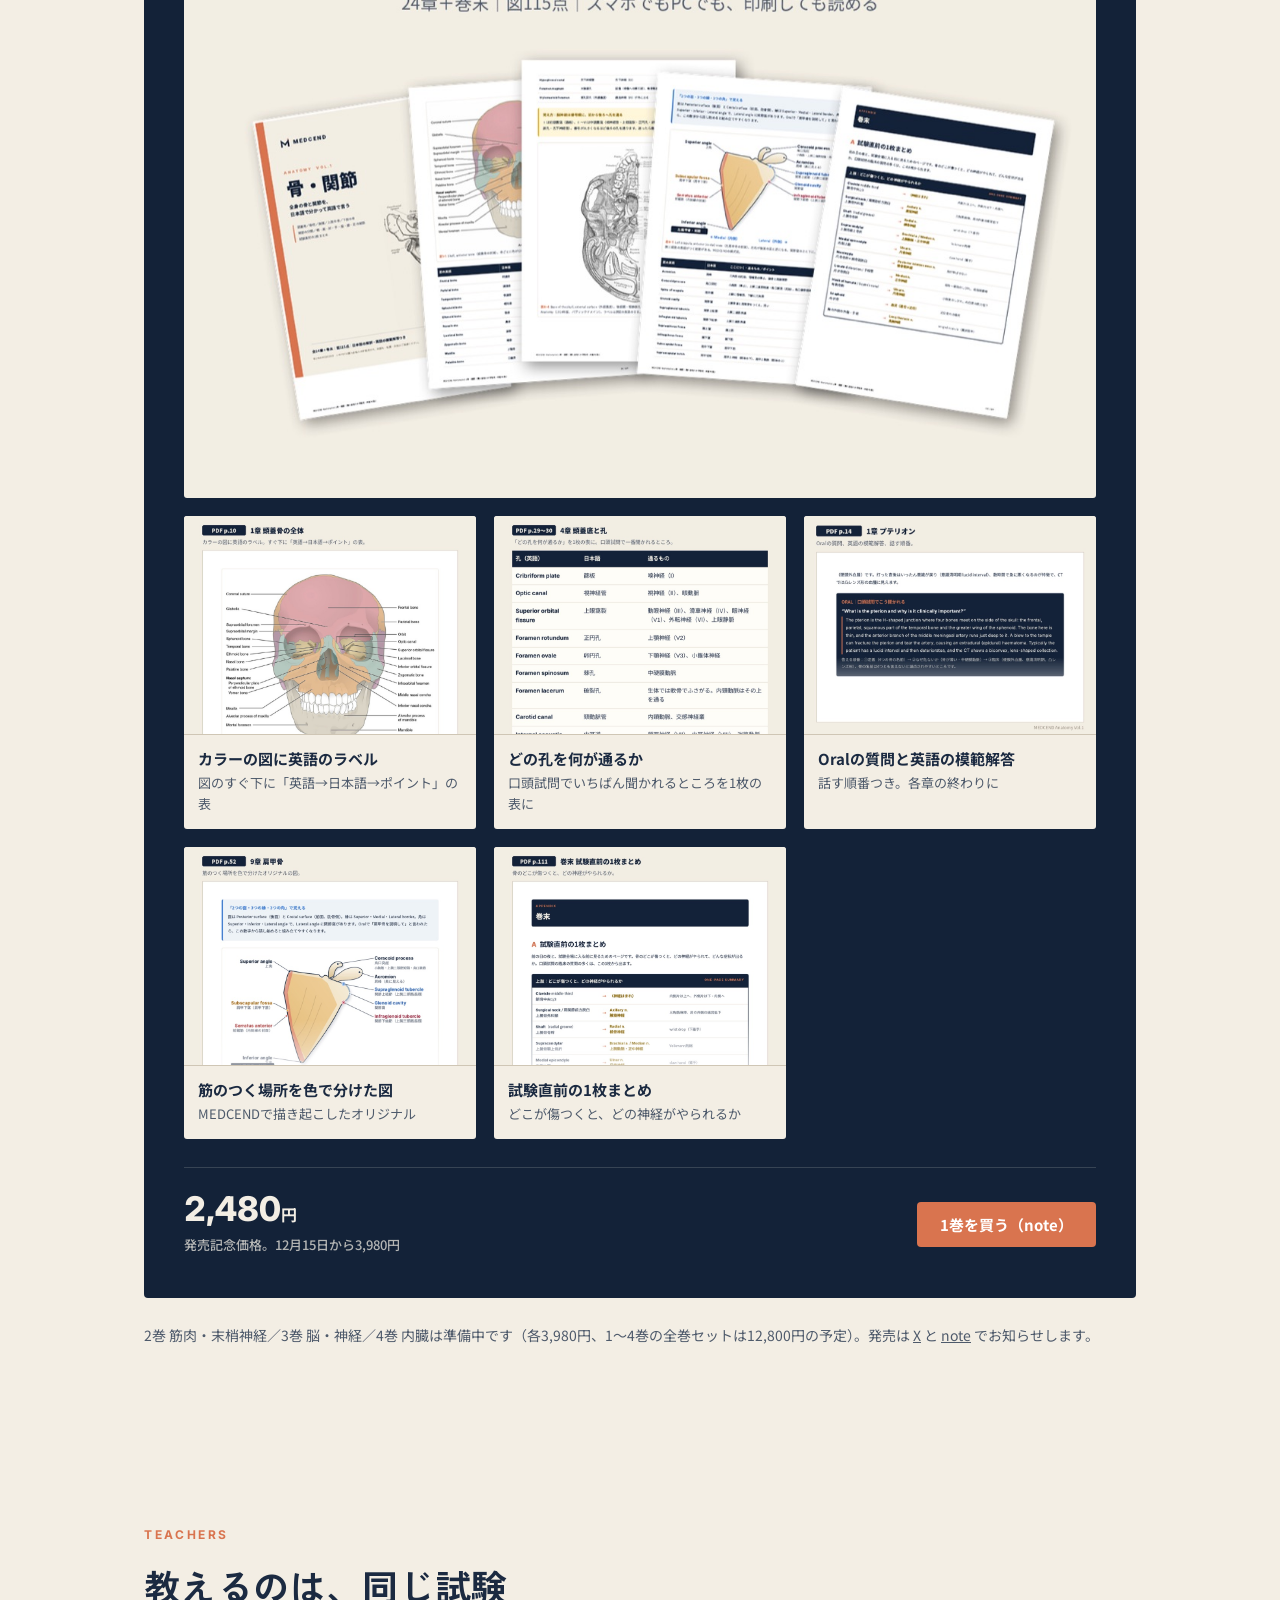
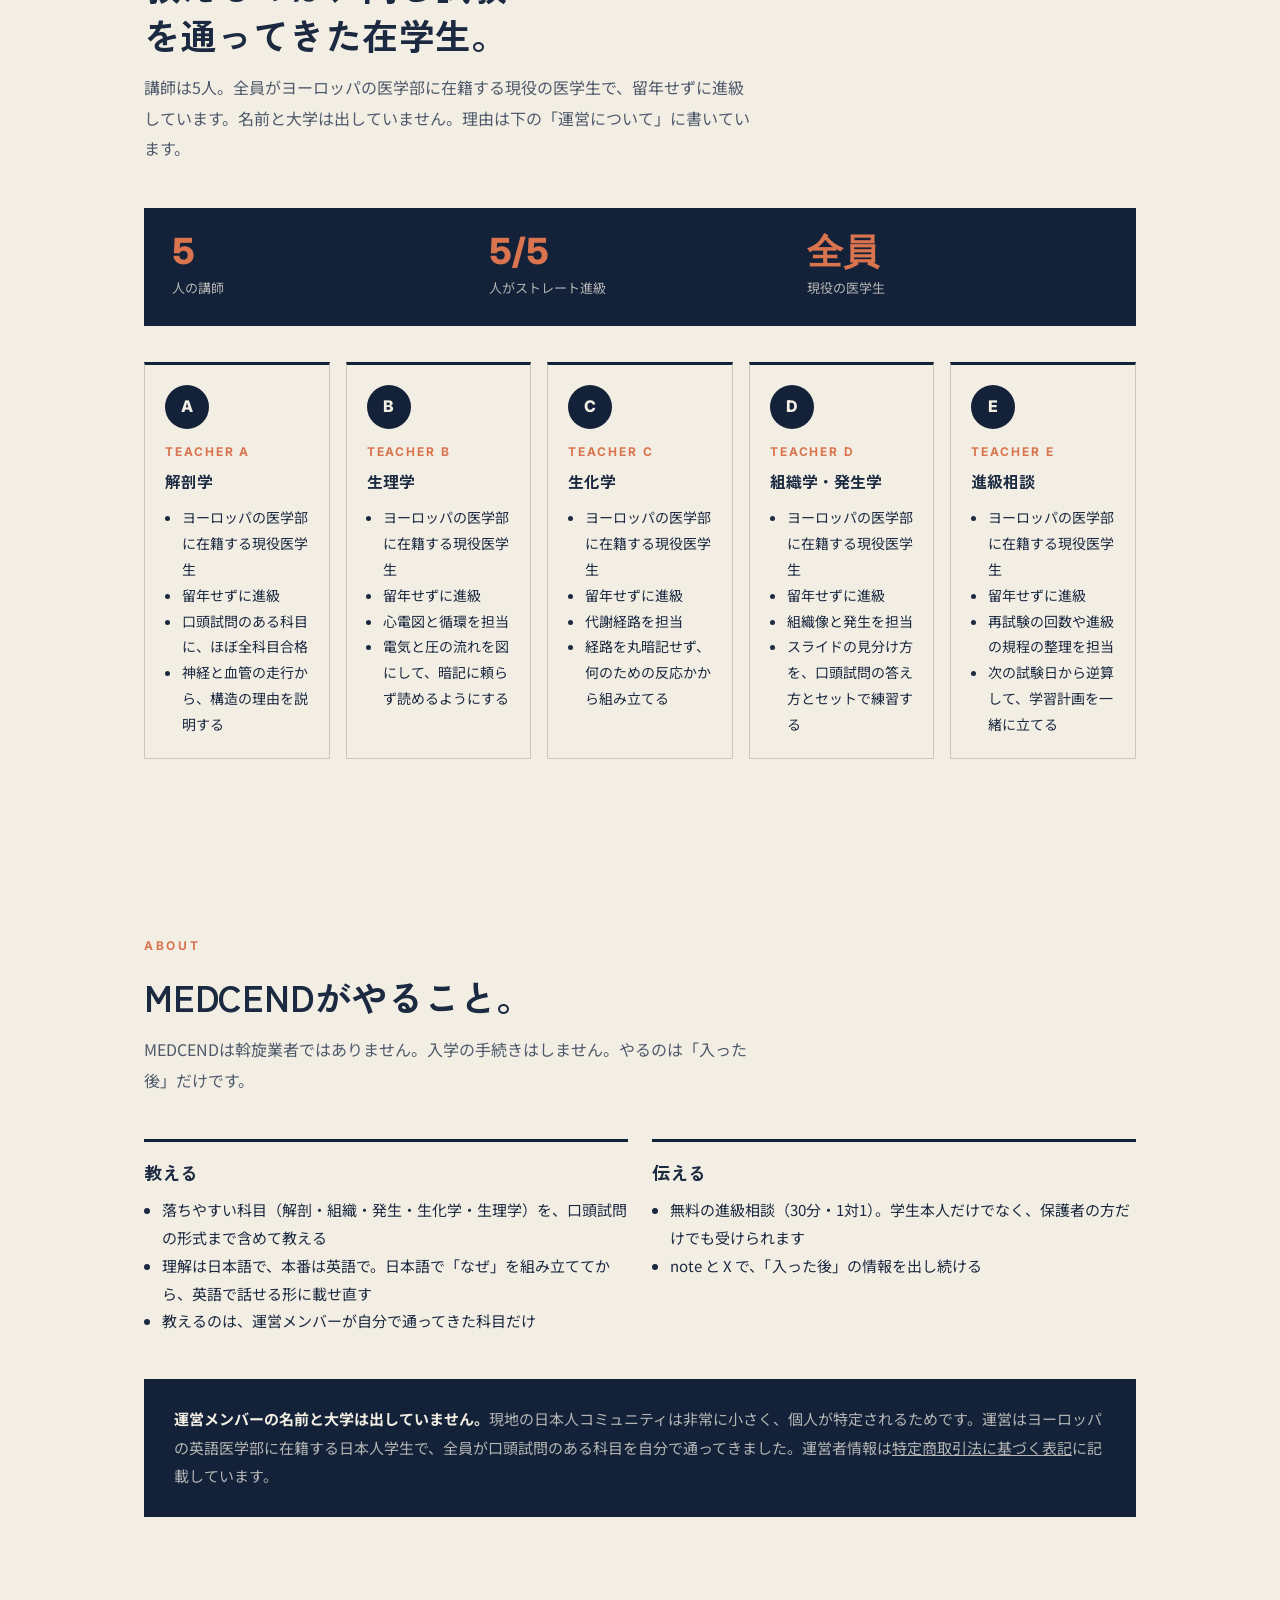
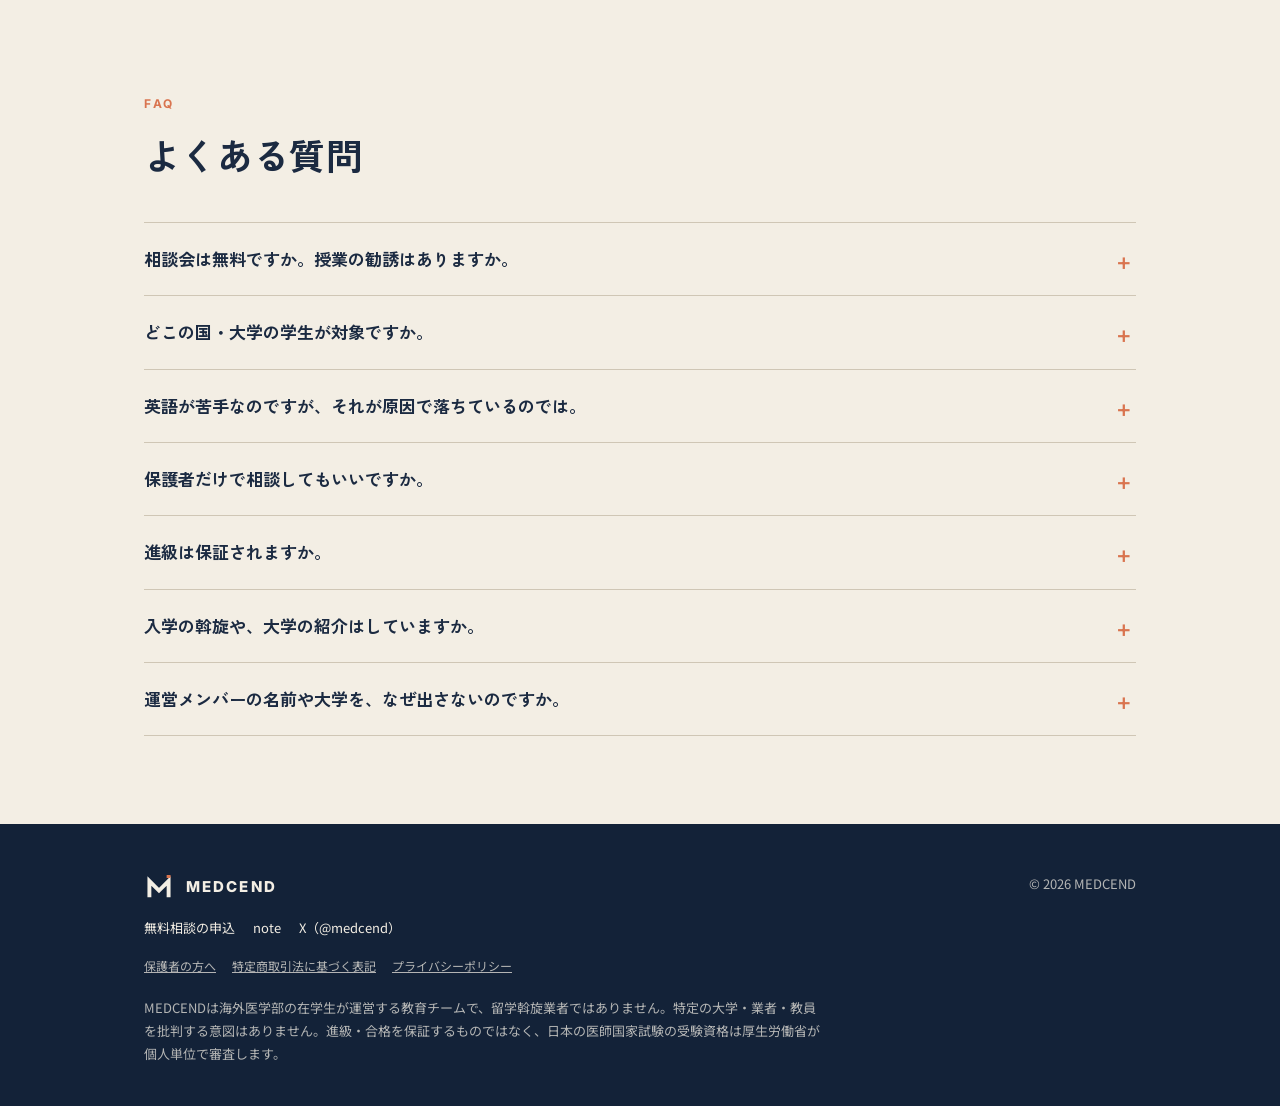
==== commit b1361779: "Put note article URLs directly in HTML links Co-Authored-By: Claude Opus 5.5 <noreply@anthropic.com>" ====
--- a/index.html
+++ b/index.html
@@ -298,7 +298,7 @@
         <h3>0巻 全体概要</h3>
         <p>どの部位を勉強するときにも使う「体の地図」の巻です。正位と方向の用語、3つの断面、ラテン語の用語の部品表に加えて、1巻の見本章「上腕骨」と骨の自己診断テストも読めます。</p>
         <div class="book-price"><b>無料</b></div>
-        <div class="cta"><a class="btn btn-ghost-dark" data-note="vol0" href="https://note.com/medcend">0巻を読む（note）</a></div>
+        <div class="cta"><a class="btn btn-ghost-dark" data-note="vol0" href="https://note.com/medcend/n/n935b1bdf2459">0巻を読む（note）</a></div>
       </div>
       <div class="card book best">
         <img src="img/note-vol1.jpg" alt="MEDCEND Anatomy 1巻 骨・関節の表紙" width="800" height="418" loading="lazy">
@@ -313,7 +313,7 @@
           <li>巻末に、骨折と神経の1枚まとめ（上肢・下肢・頭蓋の孔）</li>
         </ul>
         <div class="book-price"><b class="num">2,480</b>円<span>発売記念価格。12月15日から3,980円</span></div>
-        <div class="cta"><a class="btn btn-terra" data-note="vol1" href="https://note.com/medcend">1巻を買う（note）</a></div>
+        <div class="cta"><a class="btn btn-terra" data-note="vol1" href="https://note.com/medcend/n/nd323681b0ec4">1巻を買う（note）</a></div>
       </div>
     </div>
     <div class="peek">
@@ -331,7 +331,7 @@
       </div>
       <div class="peek-cta">
         <div><b class="num">2,480</b>円<span>発売記念価格。12月15日から3,980円</span></div>
-        <a class="btn btn-terra" data-note="vol1" href="https://note.com/medcend">1巻を買う（note）</a>
+        <a class="btn btn-terra" data-note="vol1" href="https://note.com/medcend/n/nd323681b0ec4">1巻を買う（note）</a>
       </div>
     </div>
     <p class="book-next">2巻 筋肉・末梢神経／3巻 脳・神経／4巻 内臓は準備中です（各3,980円、1〜4巻の全巻セットは12,800円の予定）。発売は <a class="x-link" href="https://x.com/medcend">X</a> と <a class="note-link" href="https://note.com/medcend">note</a> でお知らせします。</p>
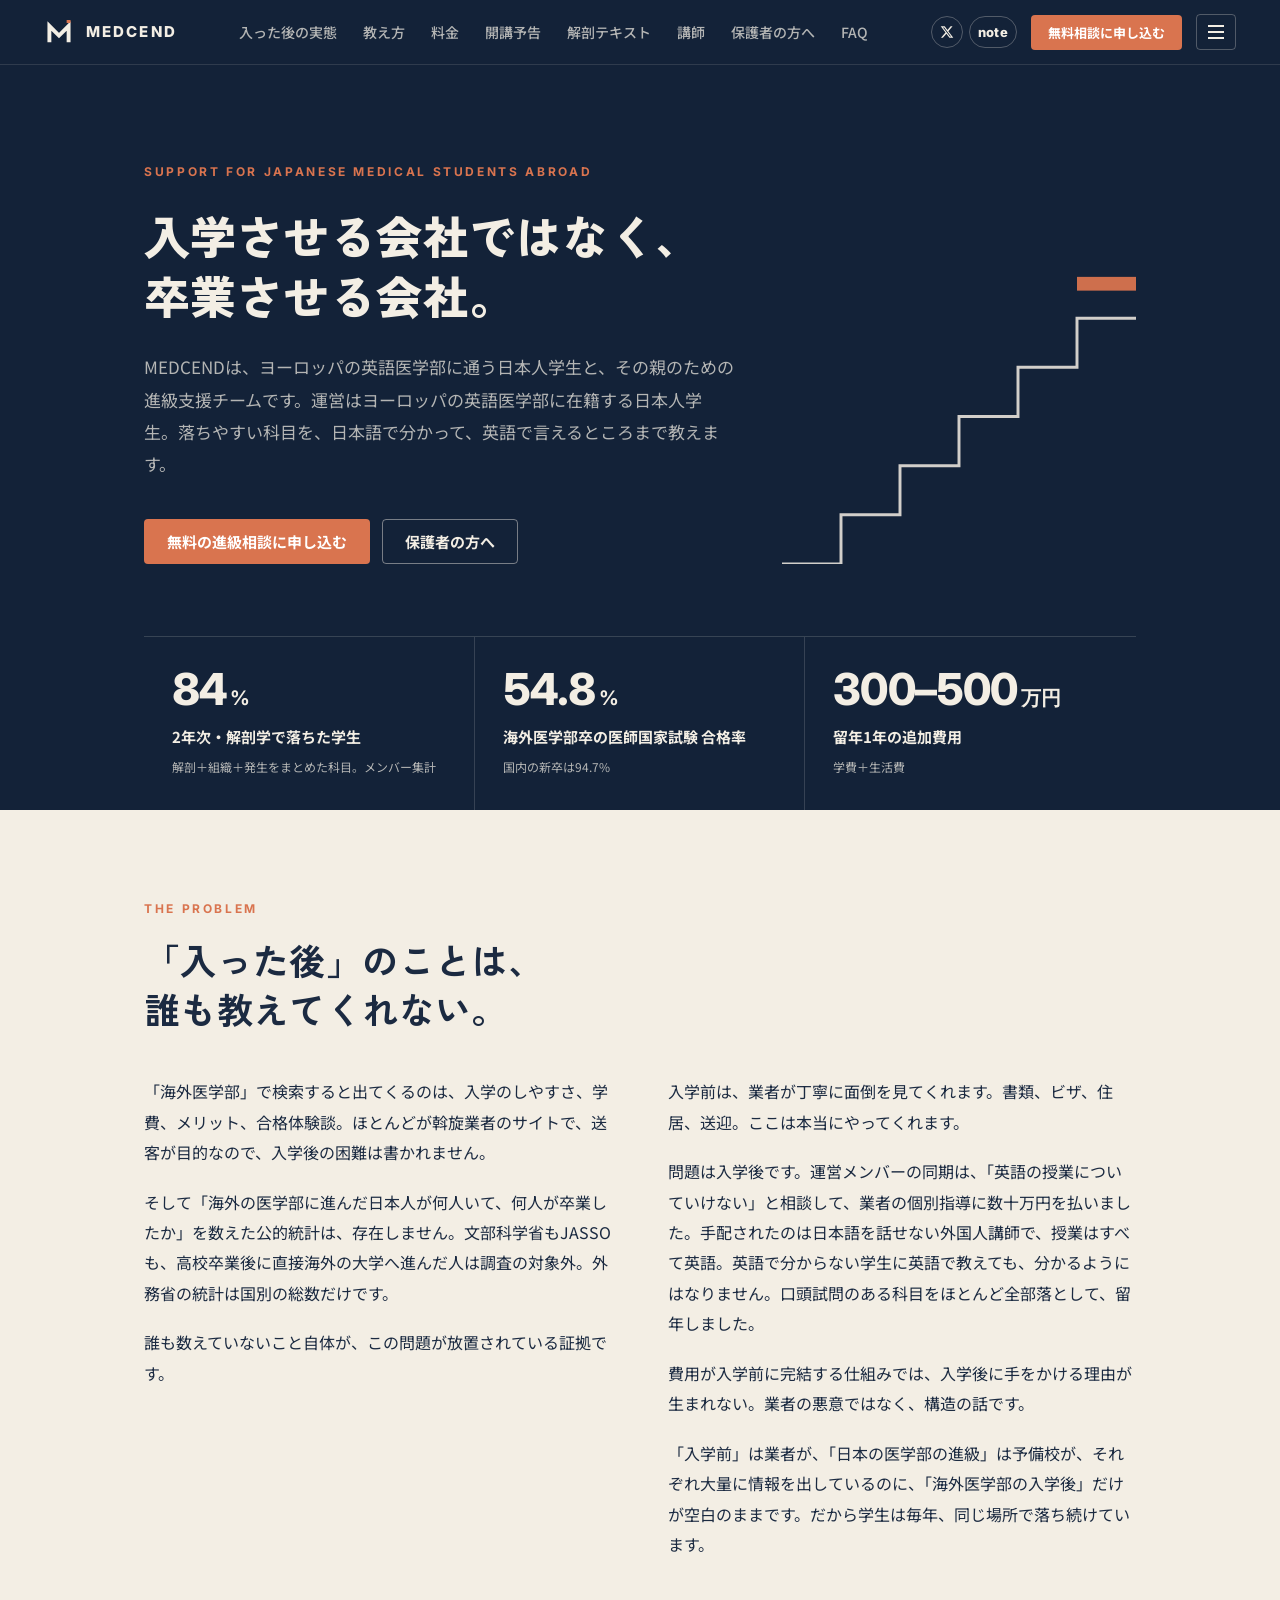
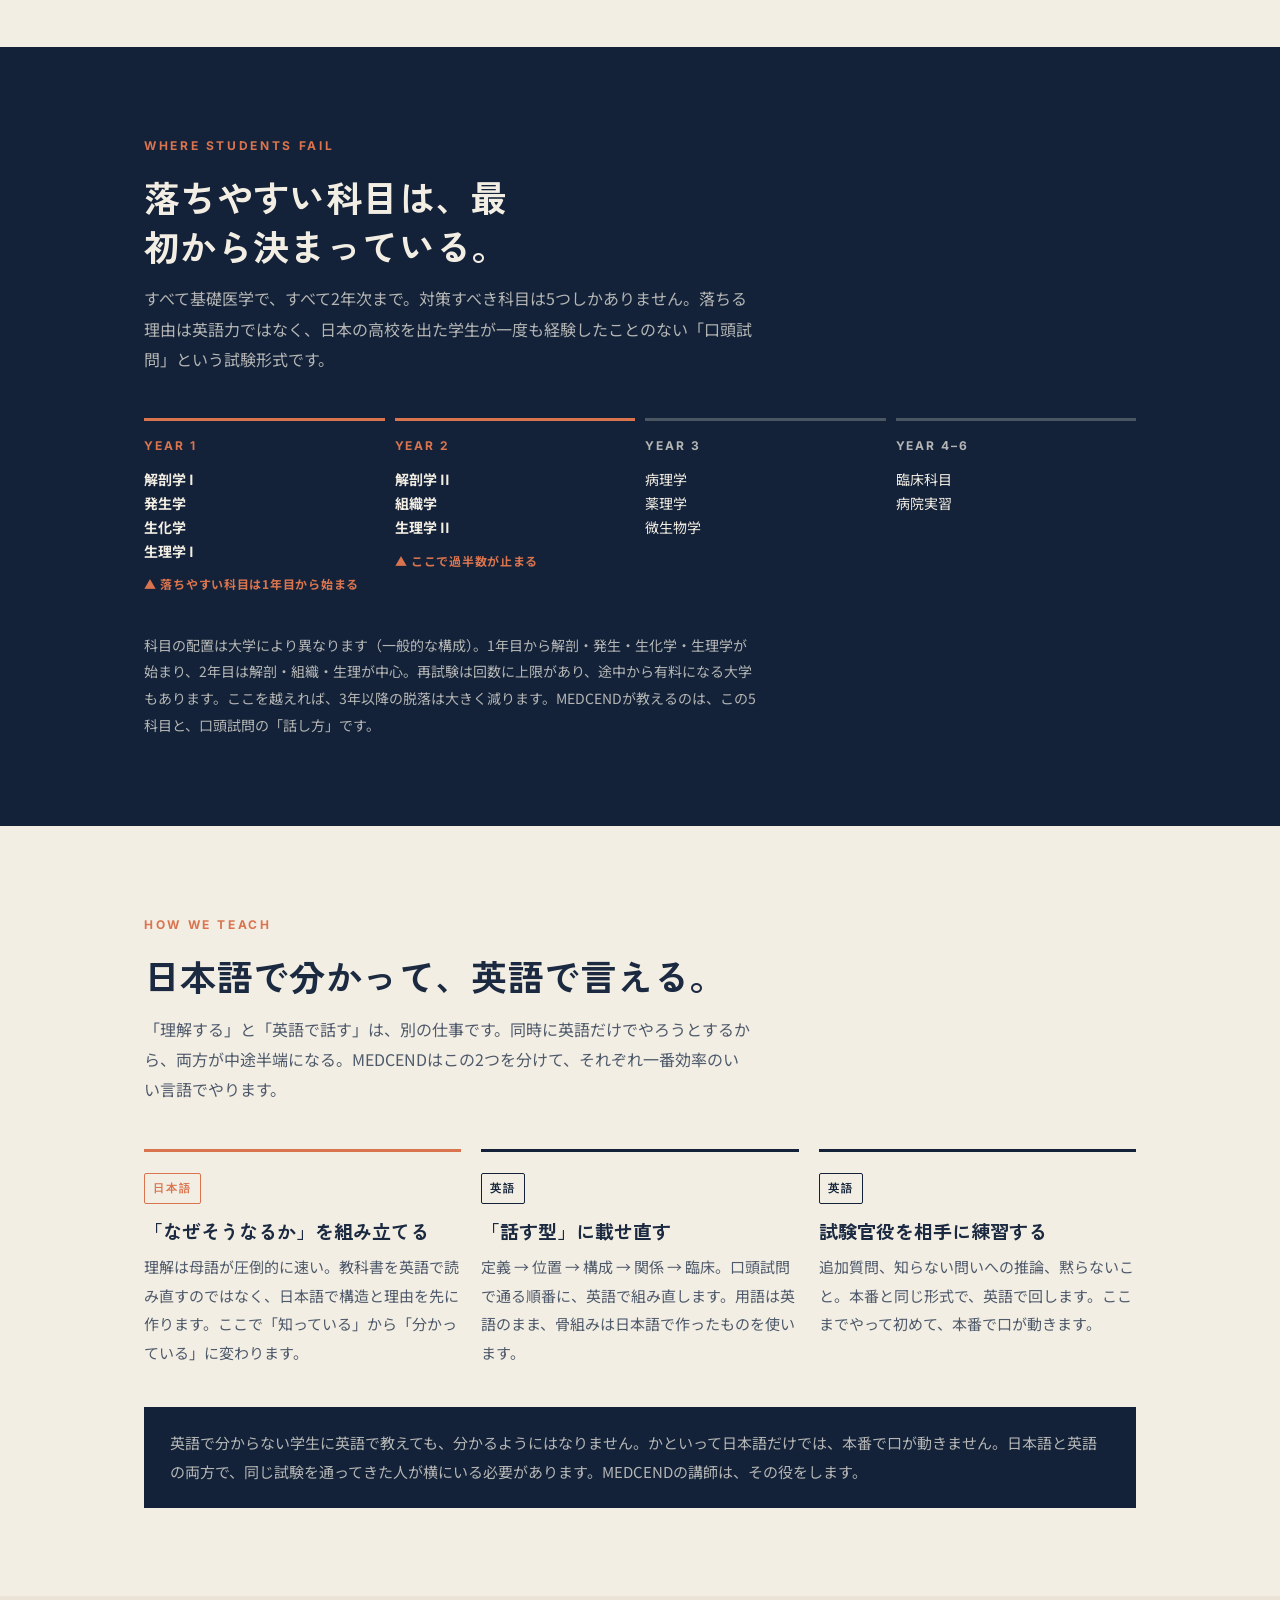
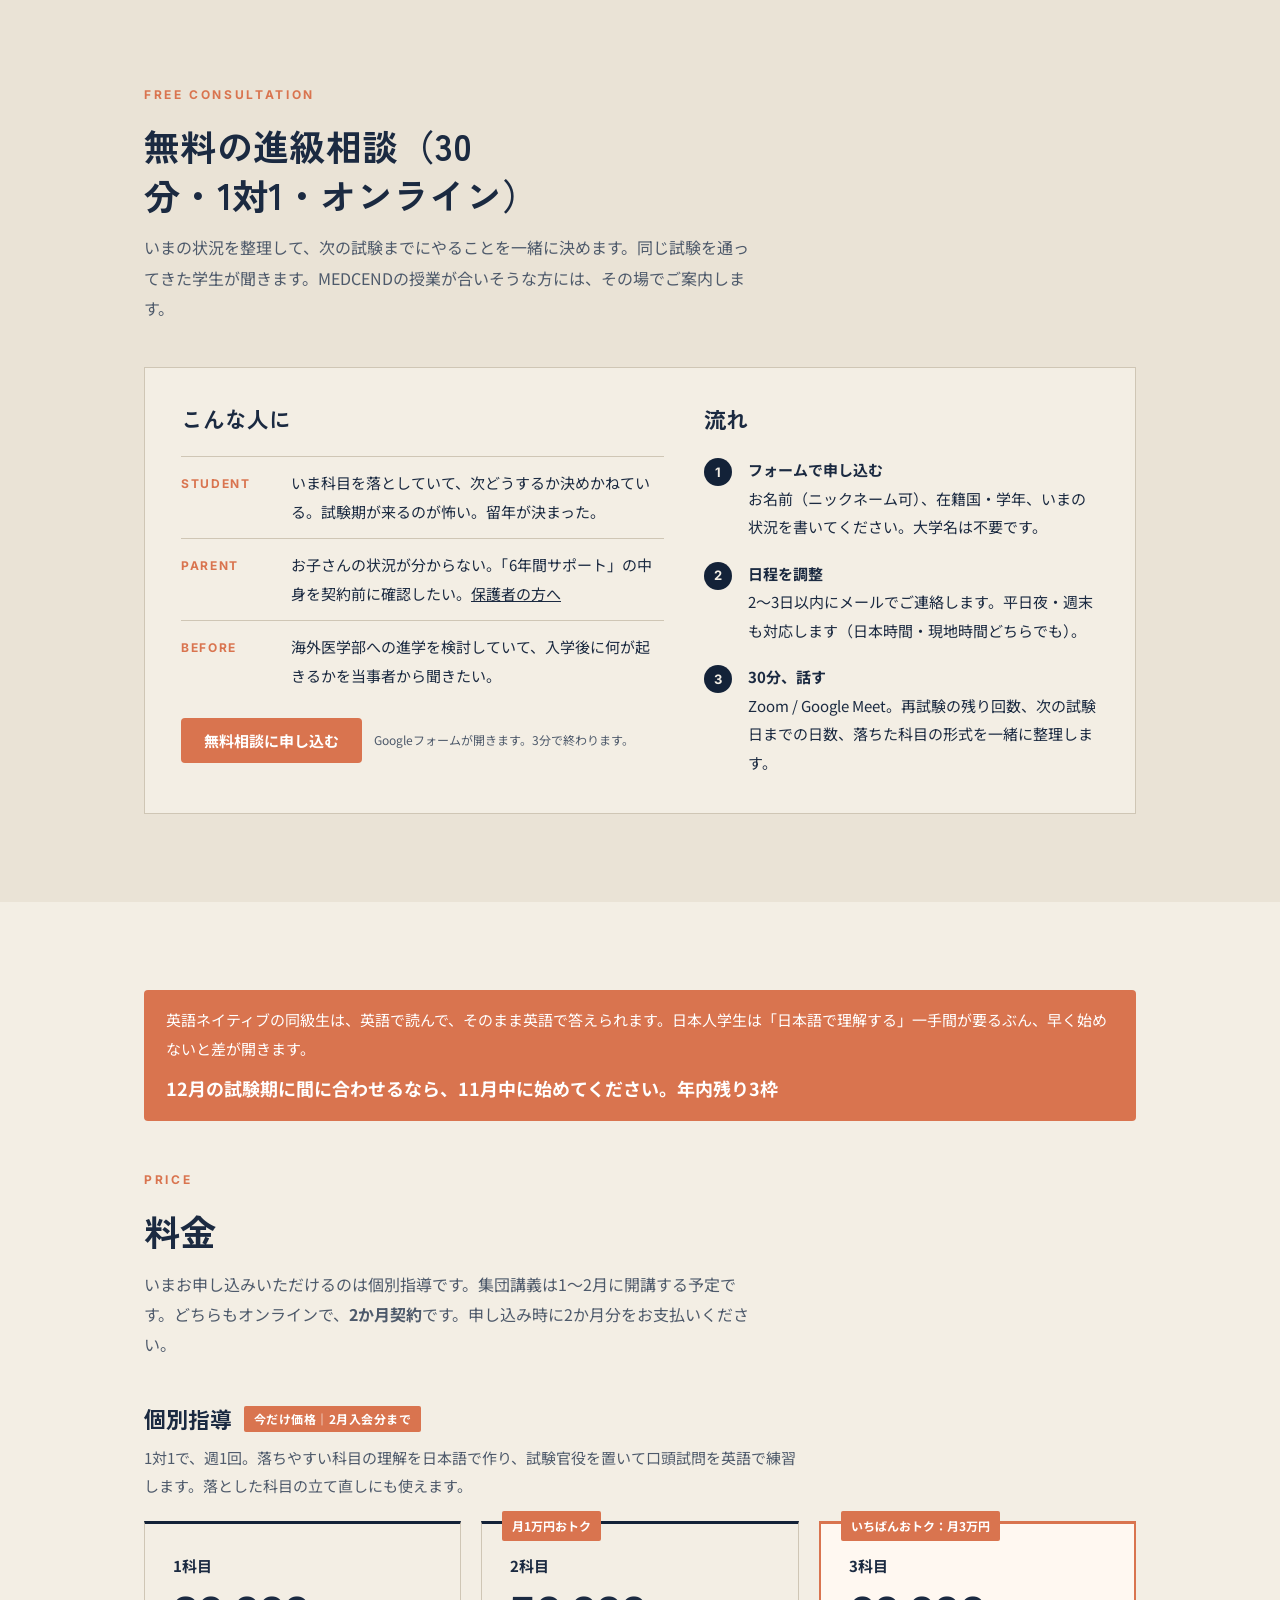
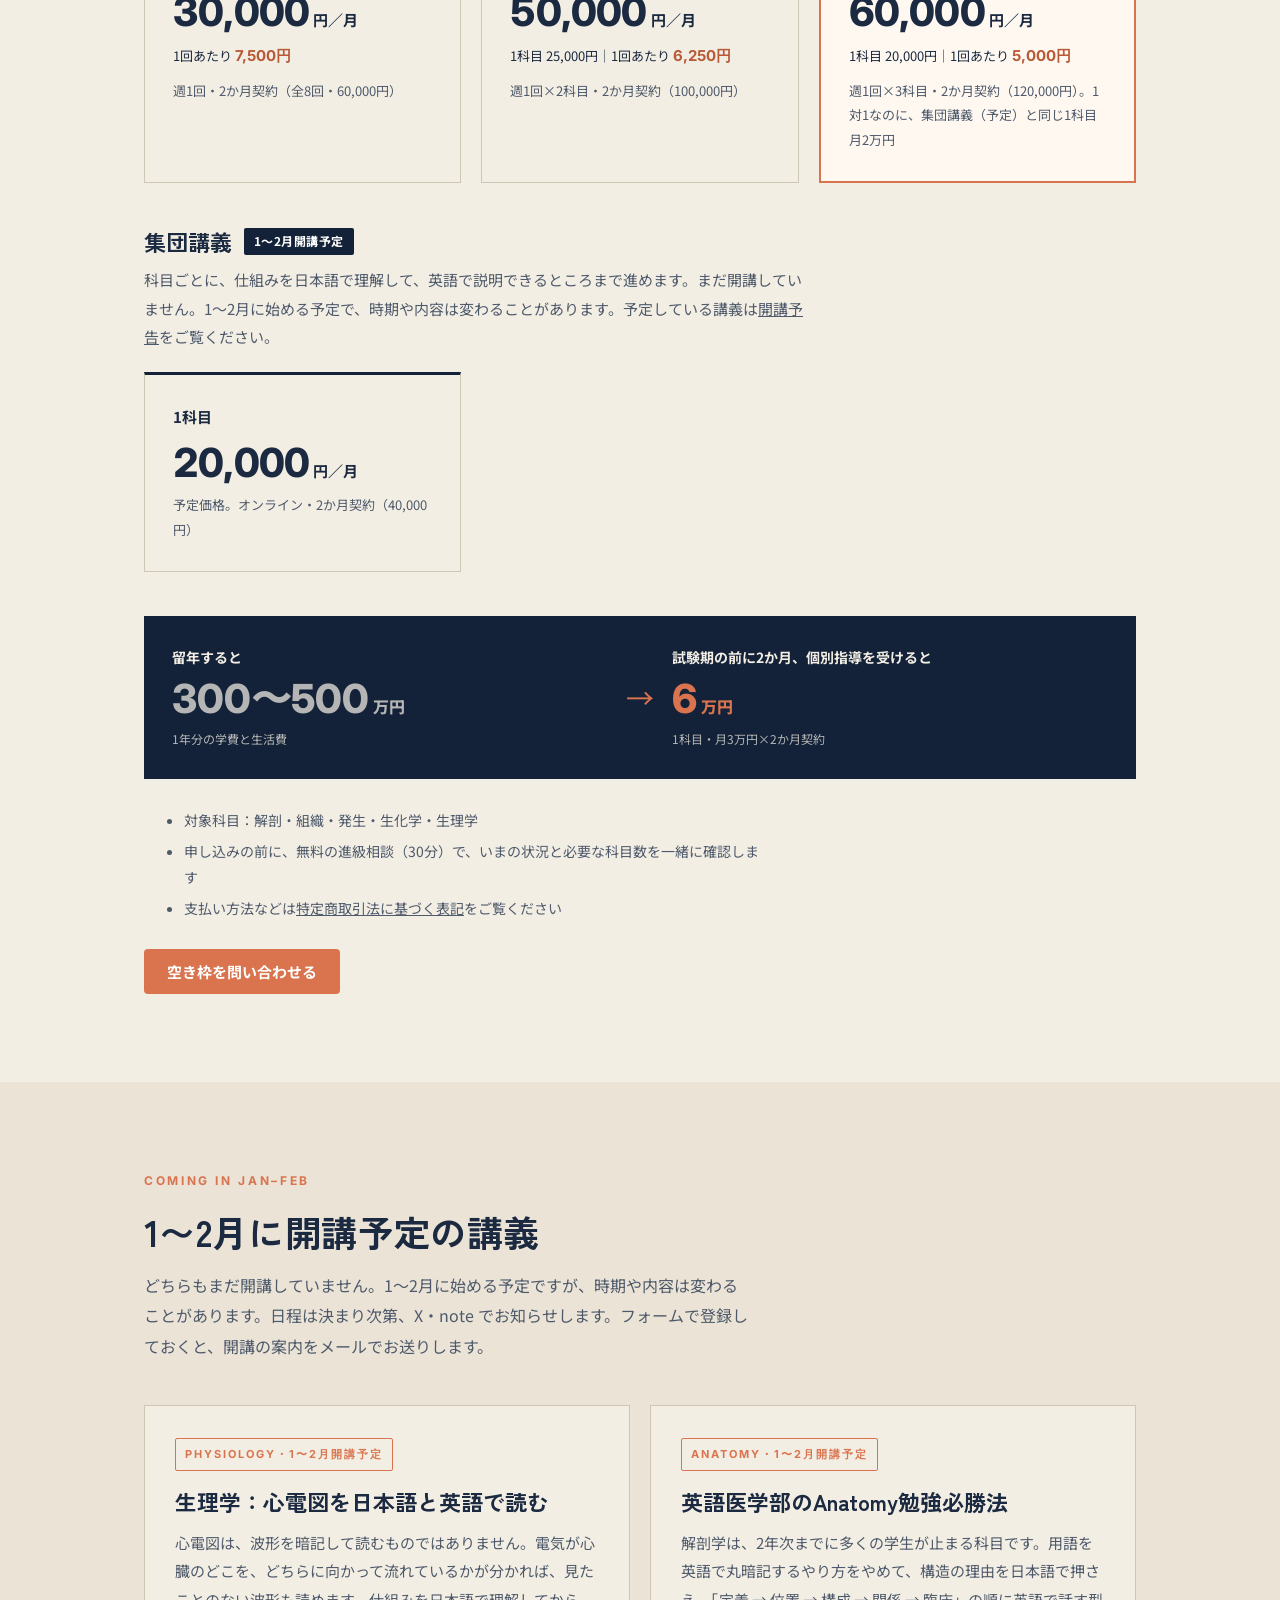
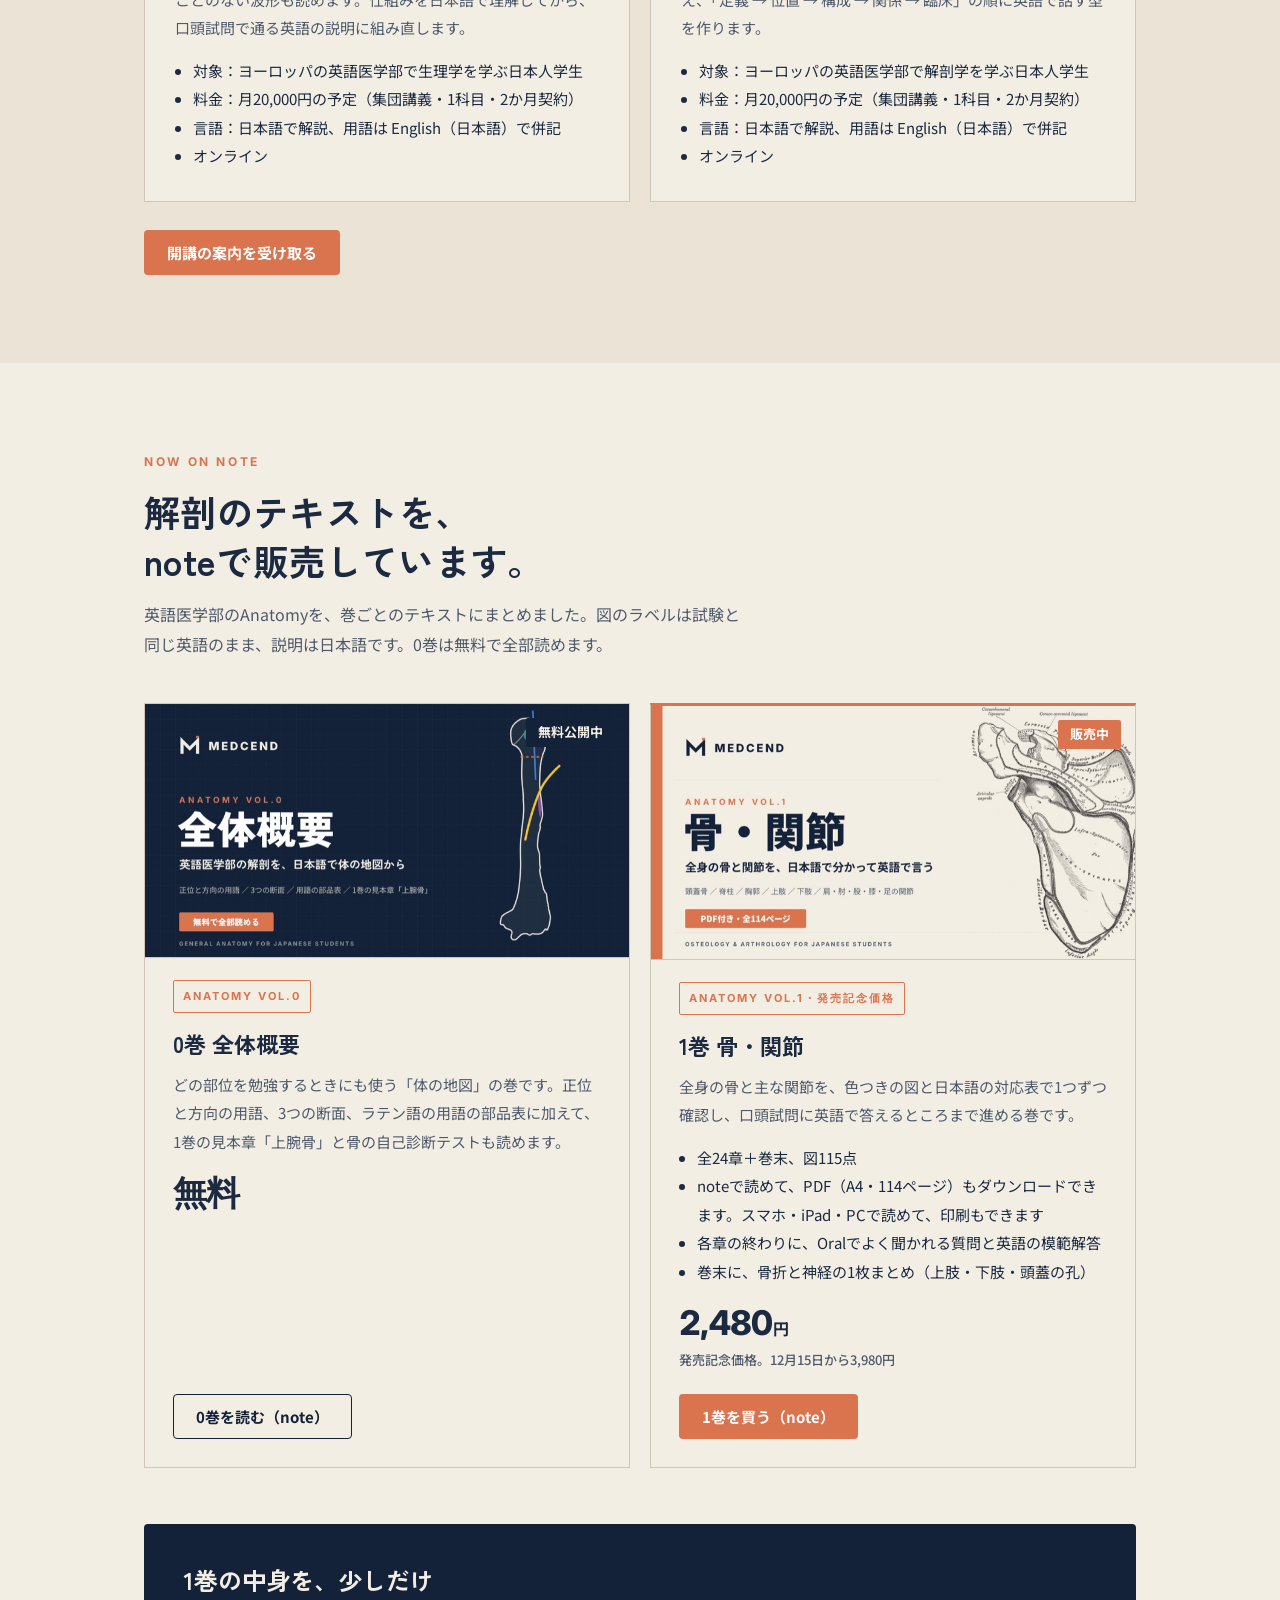
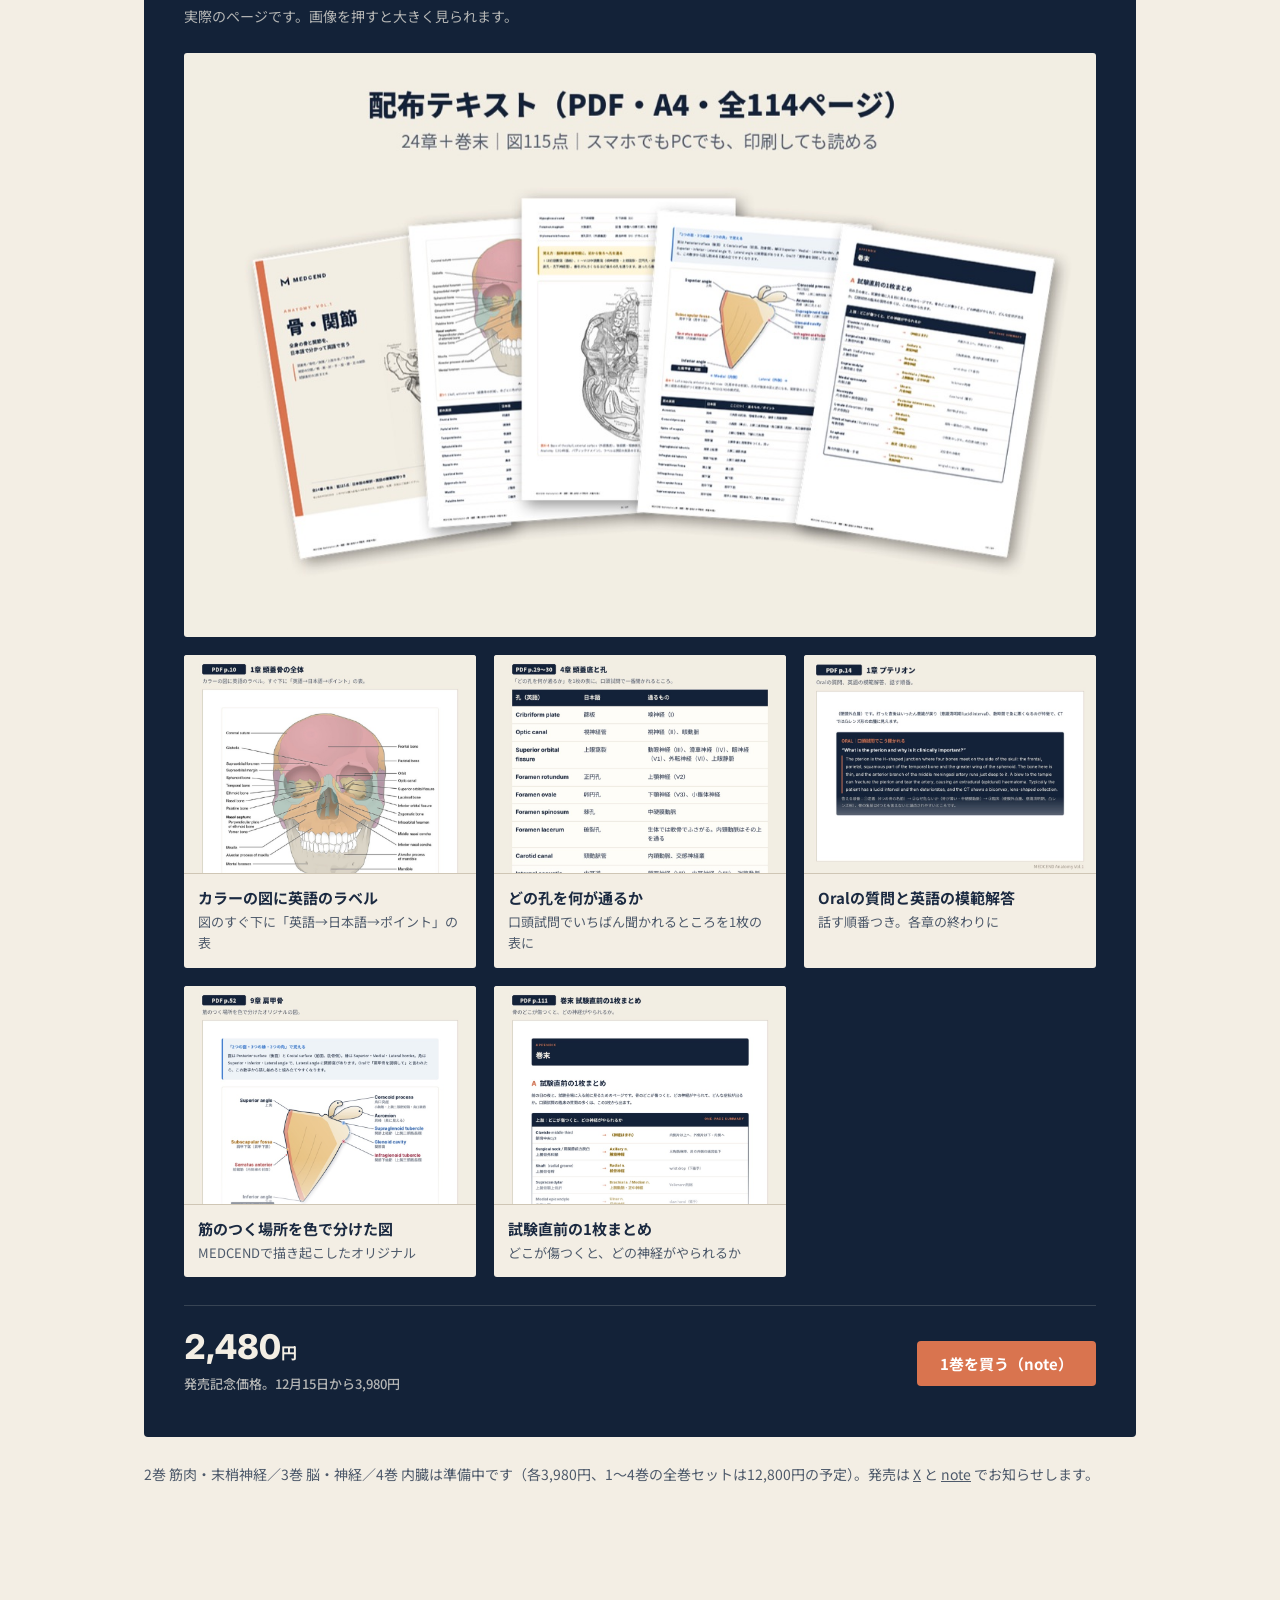
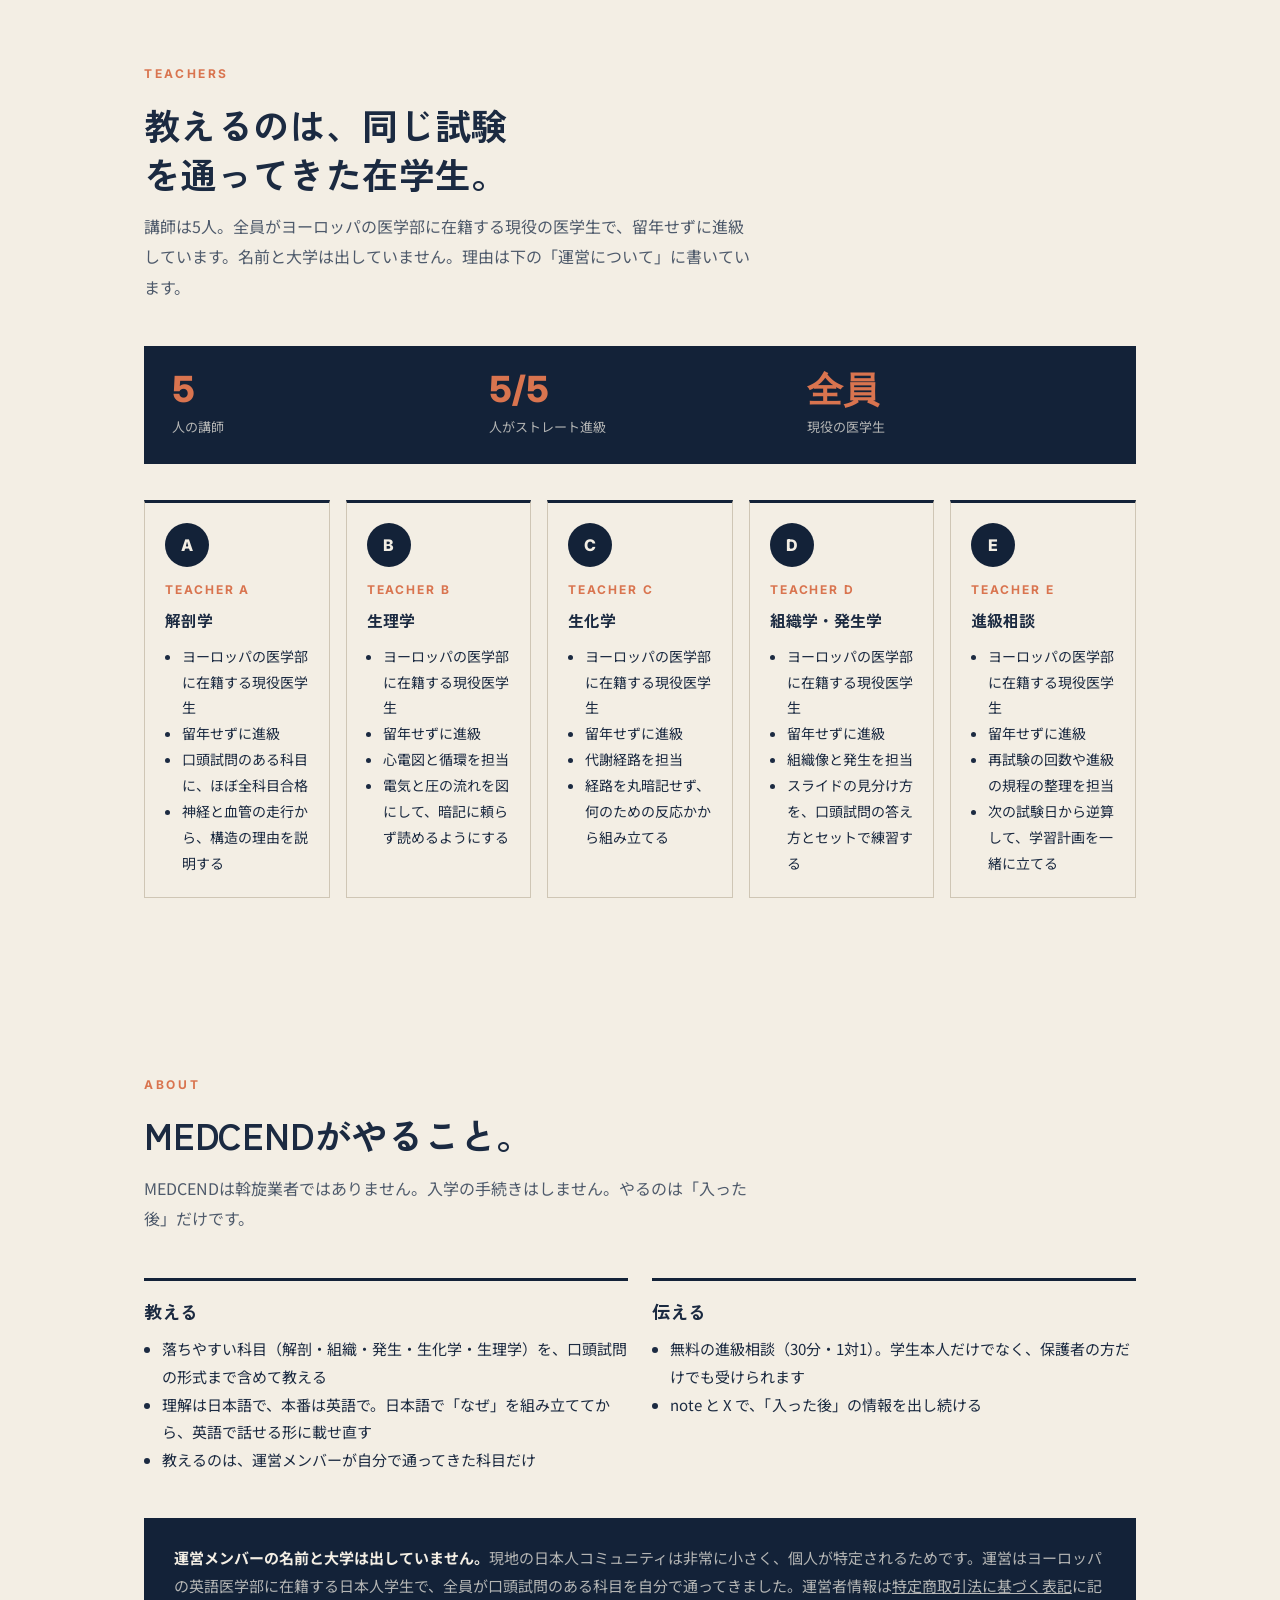
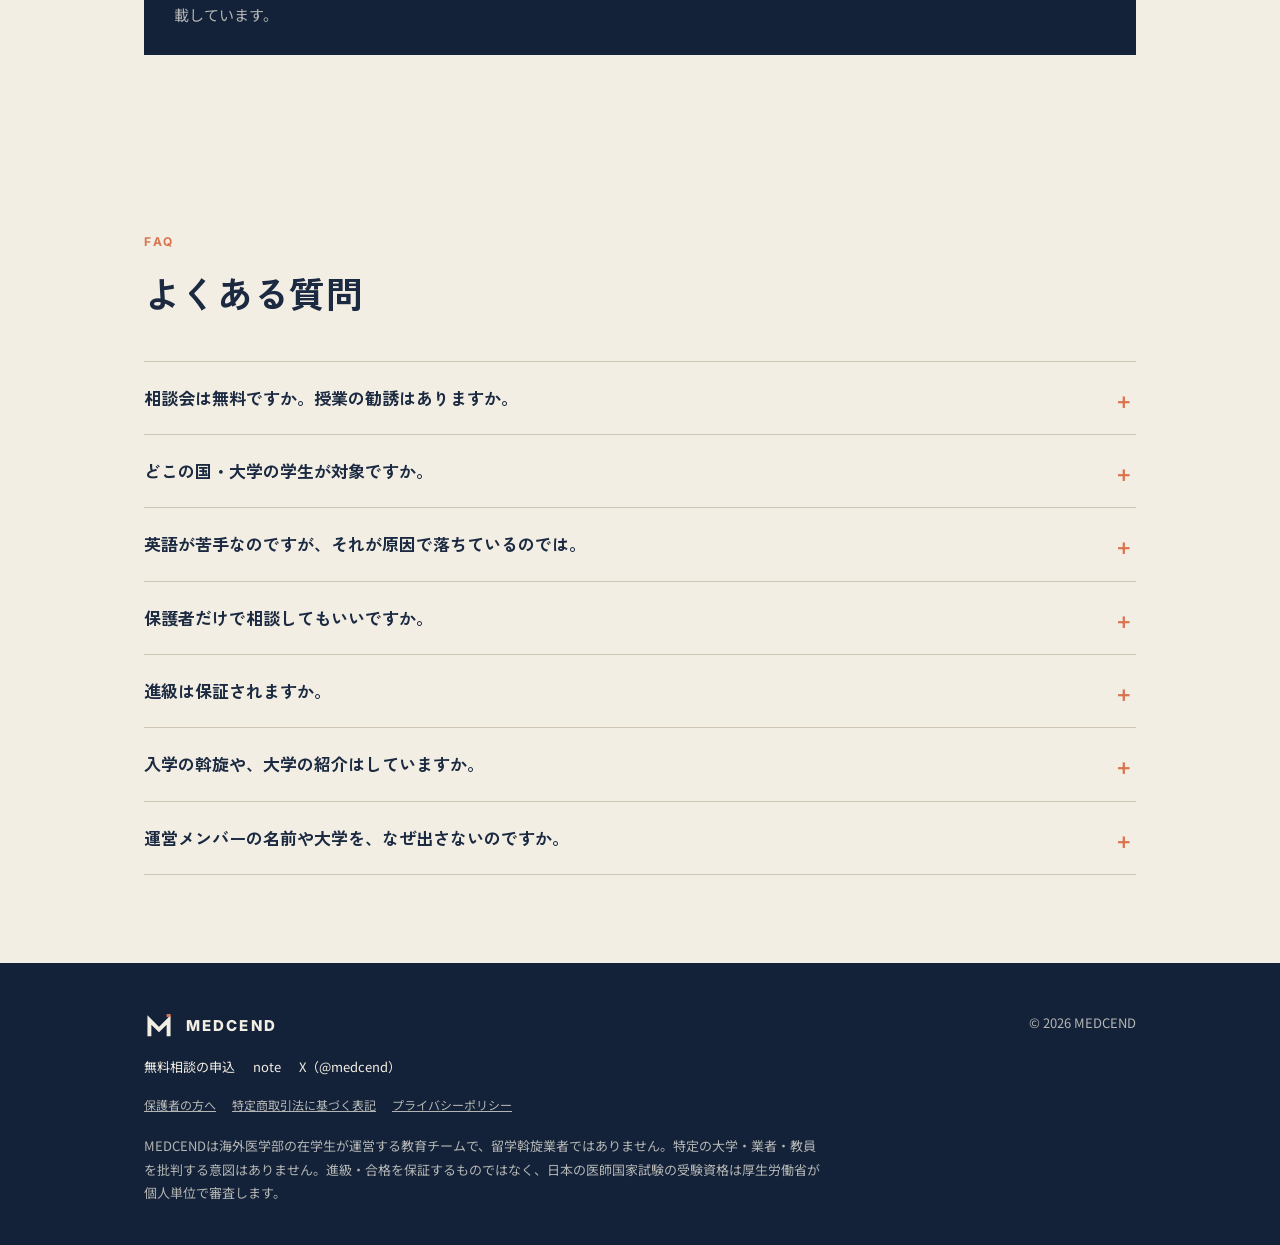
==== commit 647e2ad4: "Mark group lectures as planned for Jan-Feb (not yet open, may change) Co-Authored-By: Claude Opus 5." ====
--- a/index.html
+++ b/index.html
@@ -193,7 +193,7 @@
     <div class="sec-head">
       <div class="eyebrow">Price</div>
       <h2>料金</h2>
-      <p>集団講義と個別指導の2つがあります。どちらもオンラインで、<b>2か月契約</b>です。申し込み時に2か月分をお支払いください。</p>
+      <p>いまお申し込みいただけるのは個別指導です。集団講義は1〜2月に開講する予定です。どちらもオンラインで、<b>2か月契約</b>です。申し込み時に2か月分をお支払いください。</p>
     </div>
 
     <div class="price-block">
@@ -218,19 +218,19 @@
           <div class="n">3科目</div>
           <div class="p">60,000<small>円／月</small></div>
           <div class="per">1科目 20,000円｜1回あたり <b>5,000円</b></div>
-          <div class="s">週1回×3科目・2か月契約（120,000円）。1対1なのに、集団講義と同じ1科目 月2万円</div>
+          <div class="s">週1回×3科目・2か月契約（120,000円）。1対1なのに、集団講義（予定）と同じ1科目 月2万円</div>
         </div>
       </div>
     </div>
 
     <div class="price-block">
-      <h3>集団講義</h3>
-      <p class="price-lead">科目ごとに、仕組みを日本語で理解して、英語で説明できるところまで進めます。1〜2月に開講する講義は<a href="#courses">開講予告</a>をご覧ください。</p>
+      <h3>集団講義 <span class="promo soon">1〜2月開講予定</span></h3>
+      <p class="price-lead">科目ごとに、仕組みを日本語で理解して、英語で説明できるところまで進めます。まだ開講していません。1〜2月に始める予定で、時期や内容は変わることがあります。予定している講義は<a href="#courses">開講予告</a>をご覧ください。</p>
       <div class="plans">
         <div class="plan">
           <div class="n">1科目</div>
           <div class="p">20,000<small>円／月</small></div>
-          <div class="s">オンライン・2か月契約（40,000円）</div>
+          <div class="s">予定価格。オンライン・2か月契約（40,000円）</div>
         </div>
       </div>
     </div>
@@ -263,20 +263,20 @@
     <div class="sec-head">
       <div class="eyebrow">Coming in Jan–Feb</div>
       <h2>1〜2月に開講予定の講義</h2>
-      <p>日程は決まり次第、X・note でお知らせします。<span class="if-line">LINEを友だち追加しておくと、開講の案内が届きます。</span><span class="if-form">フォームで登録しておくと、開講の案内をメールでお送りします。</span></p>
+      <p>どちらもまだ開講していません。1〜2月に始める予定ですが、時期や内容は変わることがあります。日程は決まり次第、X・note でお知らせします。<span class="if-line">LINEを友だち追加しておくと、開講の案内が届きます。</span><span class="if-form">フォームで登録しておくと、開講の案内をメールでお送りします。</span></p>
     </div>
     <div class="cards">
       <div class="card">
         <span class="tag">Physiology・1〜2月開講予定</span>
         <h3>生理学：心電図を日本語と英語で読む</h3>
         <p>心電図は、波形を暗記して読むものではありません。電気が心臓のどこを、どちらに向かって流れているかが分かれば、見たことのない波形も読めます。仕組みを日本語で理解してから、口頭試問で通る英語の説明に組み直します。</p>
-        <ul><li>対象：ヨーロッパの英語医学部で生理学を学ぶ日本人学生</li><li>料金：月20,000円（集団講義・1科目・2か月契約）</li><li>言語：日本語で解説、用語は English（日本語）で併記</li><li>オンライン</li></ul>
+        <ul><li>対象：ヨーロッパの英語医学部で生理学を学ぶ日本人学生</li><li>料金：月20,000円の予定（集団講義・1科目・2か月契約）</li><li>言語：日本語で解説、用語は English（日本語）で併記</li><li>オンライン</li></ul>
       </div>
       <div class="card">
         <span class="tag">Anatomy・1〜2月開講予定</span>
         <h3>英語医学部のAnatomy勉強必勝法</h3>
         <p>解剖学は、2年次までに多くの学生が止まる科目です。用語を英語で丸暗記するやり方をやめて、構造の理由を日本語で押さえ、「定義 → 位置 → 構成 → 関係 → 臨床」の順に英語で話す型を作ります。</p>
-        <ul><li>対象：ヨーロッパの英語医学部で解剖学を学ぶ日本人学生</li><li>料金：月20,000円（集団講義・1科目・2か月契約）</li><li>言語：日本語で解説、用語は English（日本語）で併記</li><li>オンライン</li></ul>
+        <ul><li>対象：ヨーロッパの英語医学部で解剖学を学ぶ日本人学生</li><li>料金：月20,000円の予定（集団講義・1科目・2か月契約）</li><li>言語：日本語で解説、用語は English（日本語）で併記</li><li>オンライン</li></ul>
       </div>
     </div>
     <div class="cta" style="margin-top:28px"><a class="btn btn-contact contact-link" href="#consult"><span class="if-line">LINEで開講の案内を受け取る</span><span class="if-form">開講の案内を受け取る</span></a></div>
--- a/style.css
+++ b/style.css
@@ -313,3 +313,4 @@
 @media (max-width:420px){.nav-right .btn-sm{padding:10px 12px}}
 .nav .wrap{max-width:1240px}
 @media (max-width:1220px){.nav-links{display:none}}
+.promo.soon{background:var(--navy)}
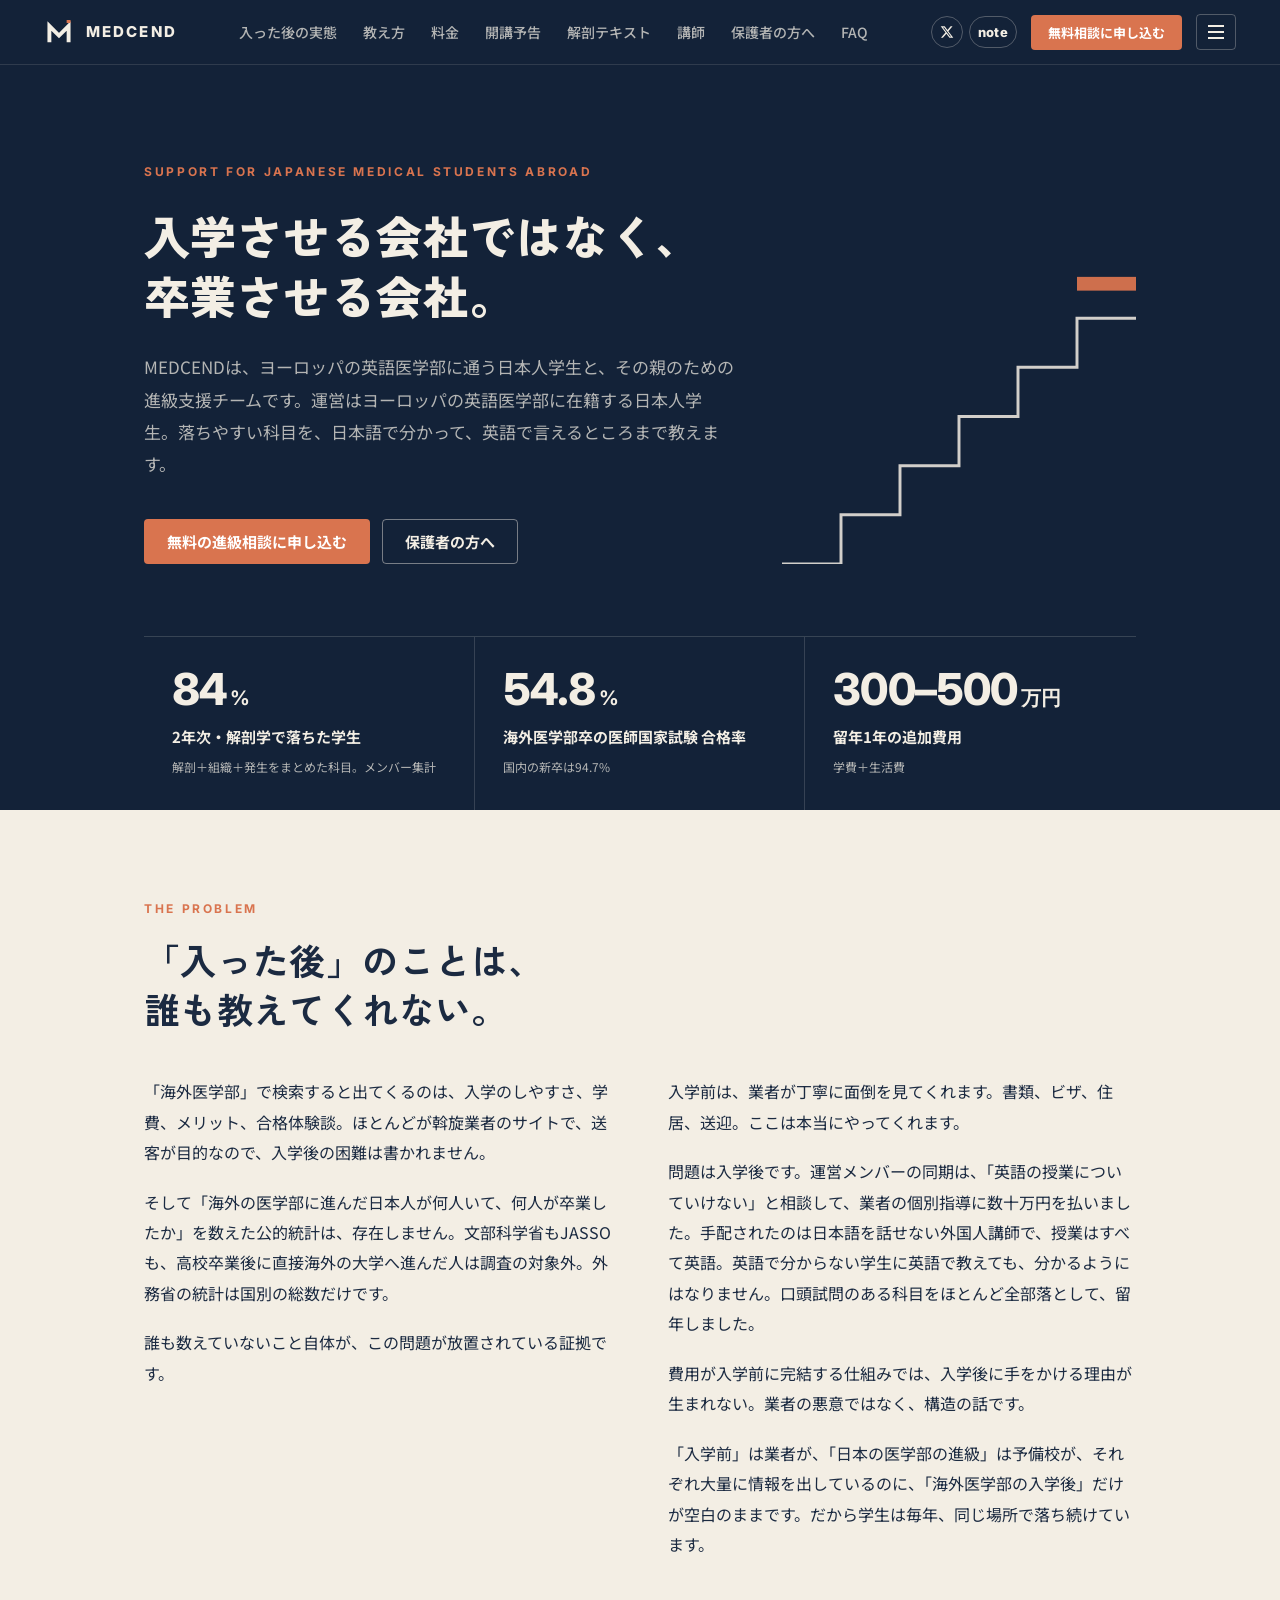
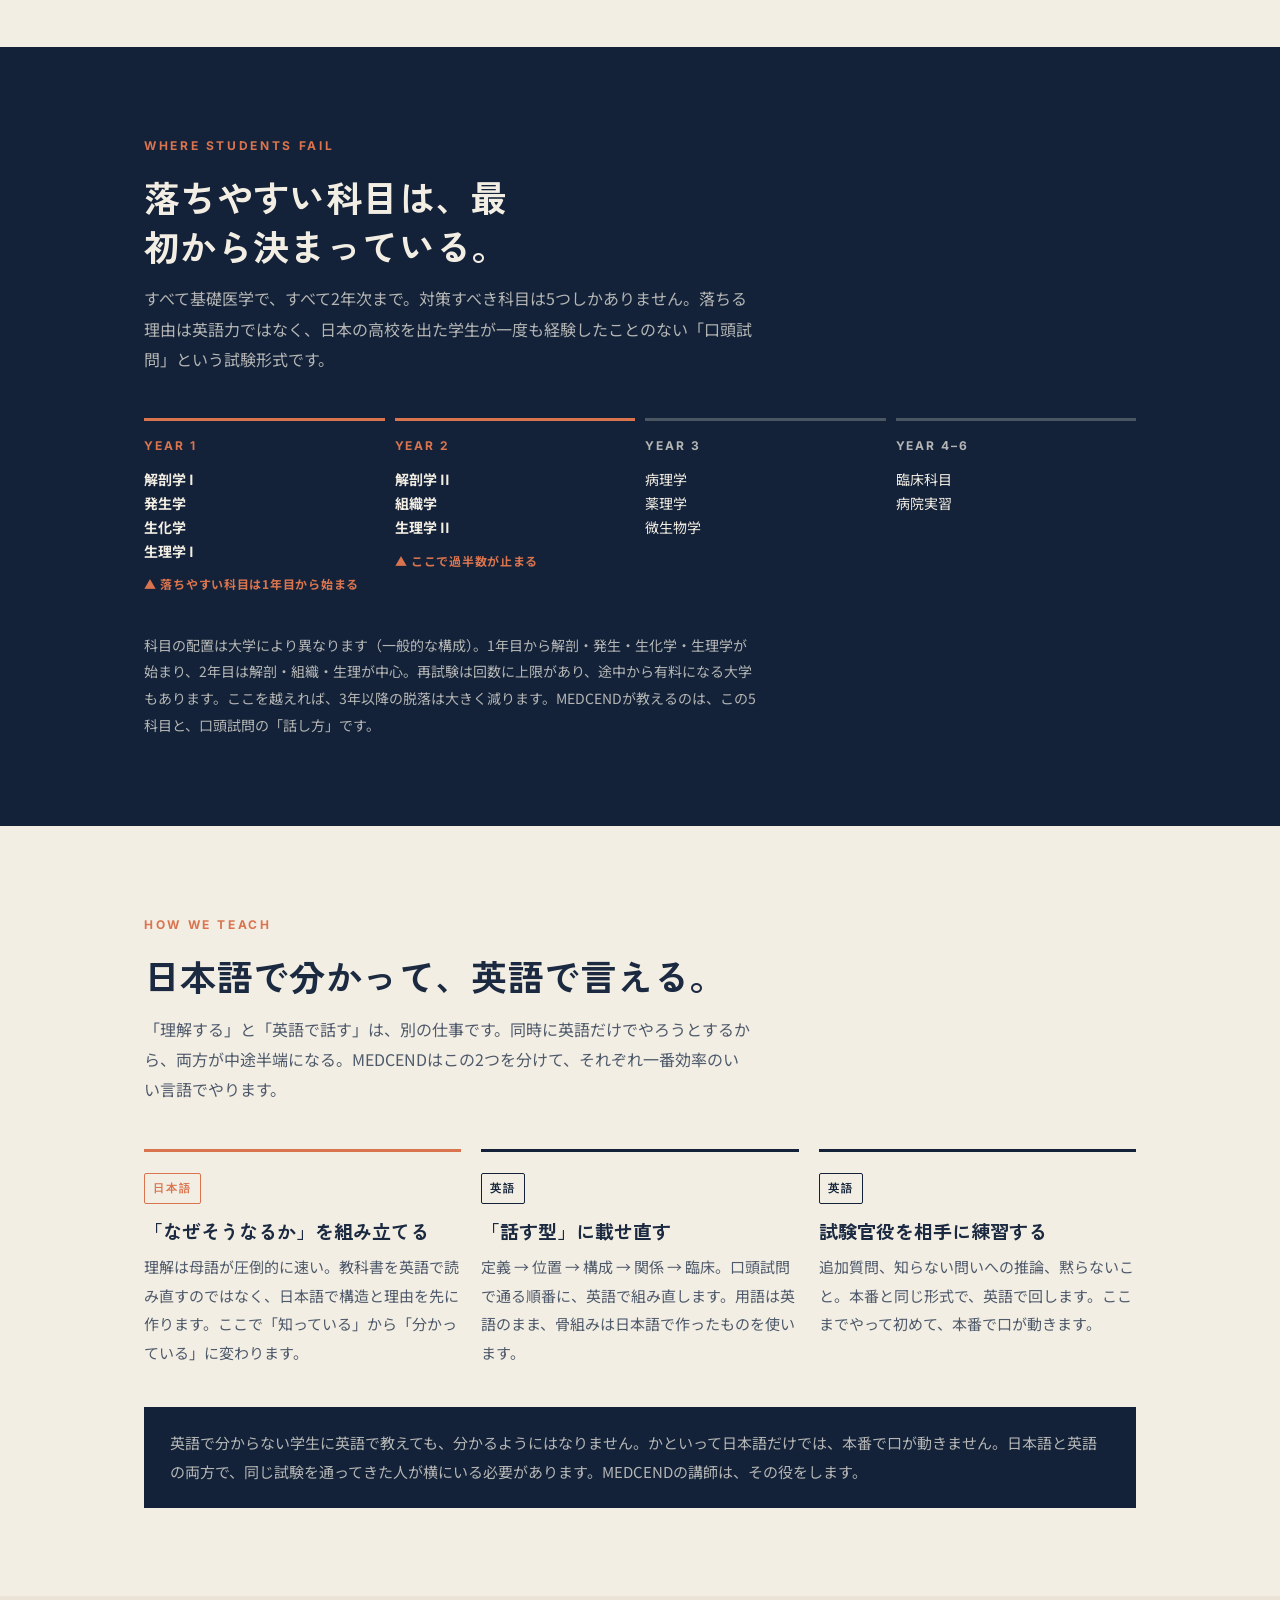
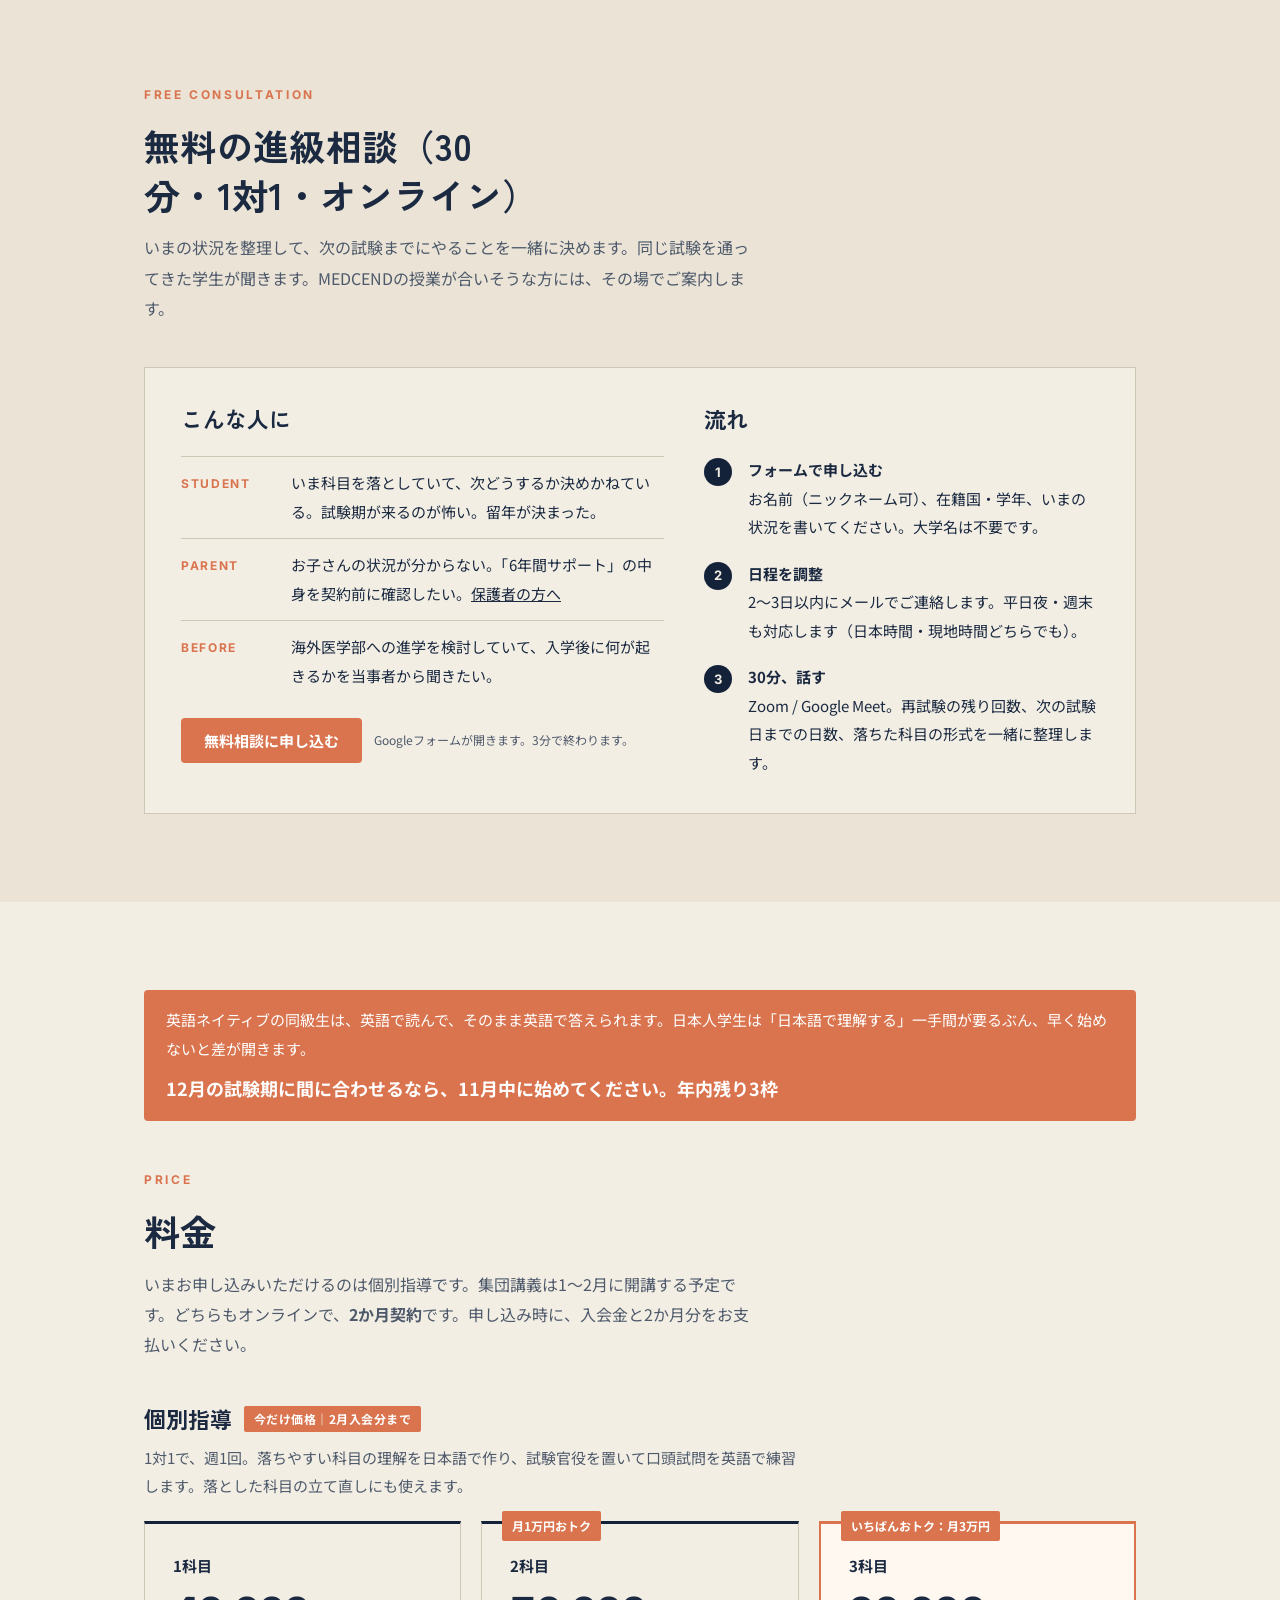
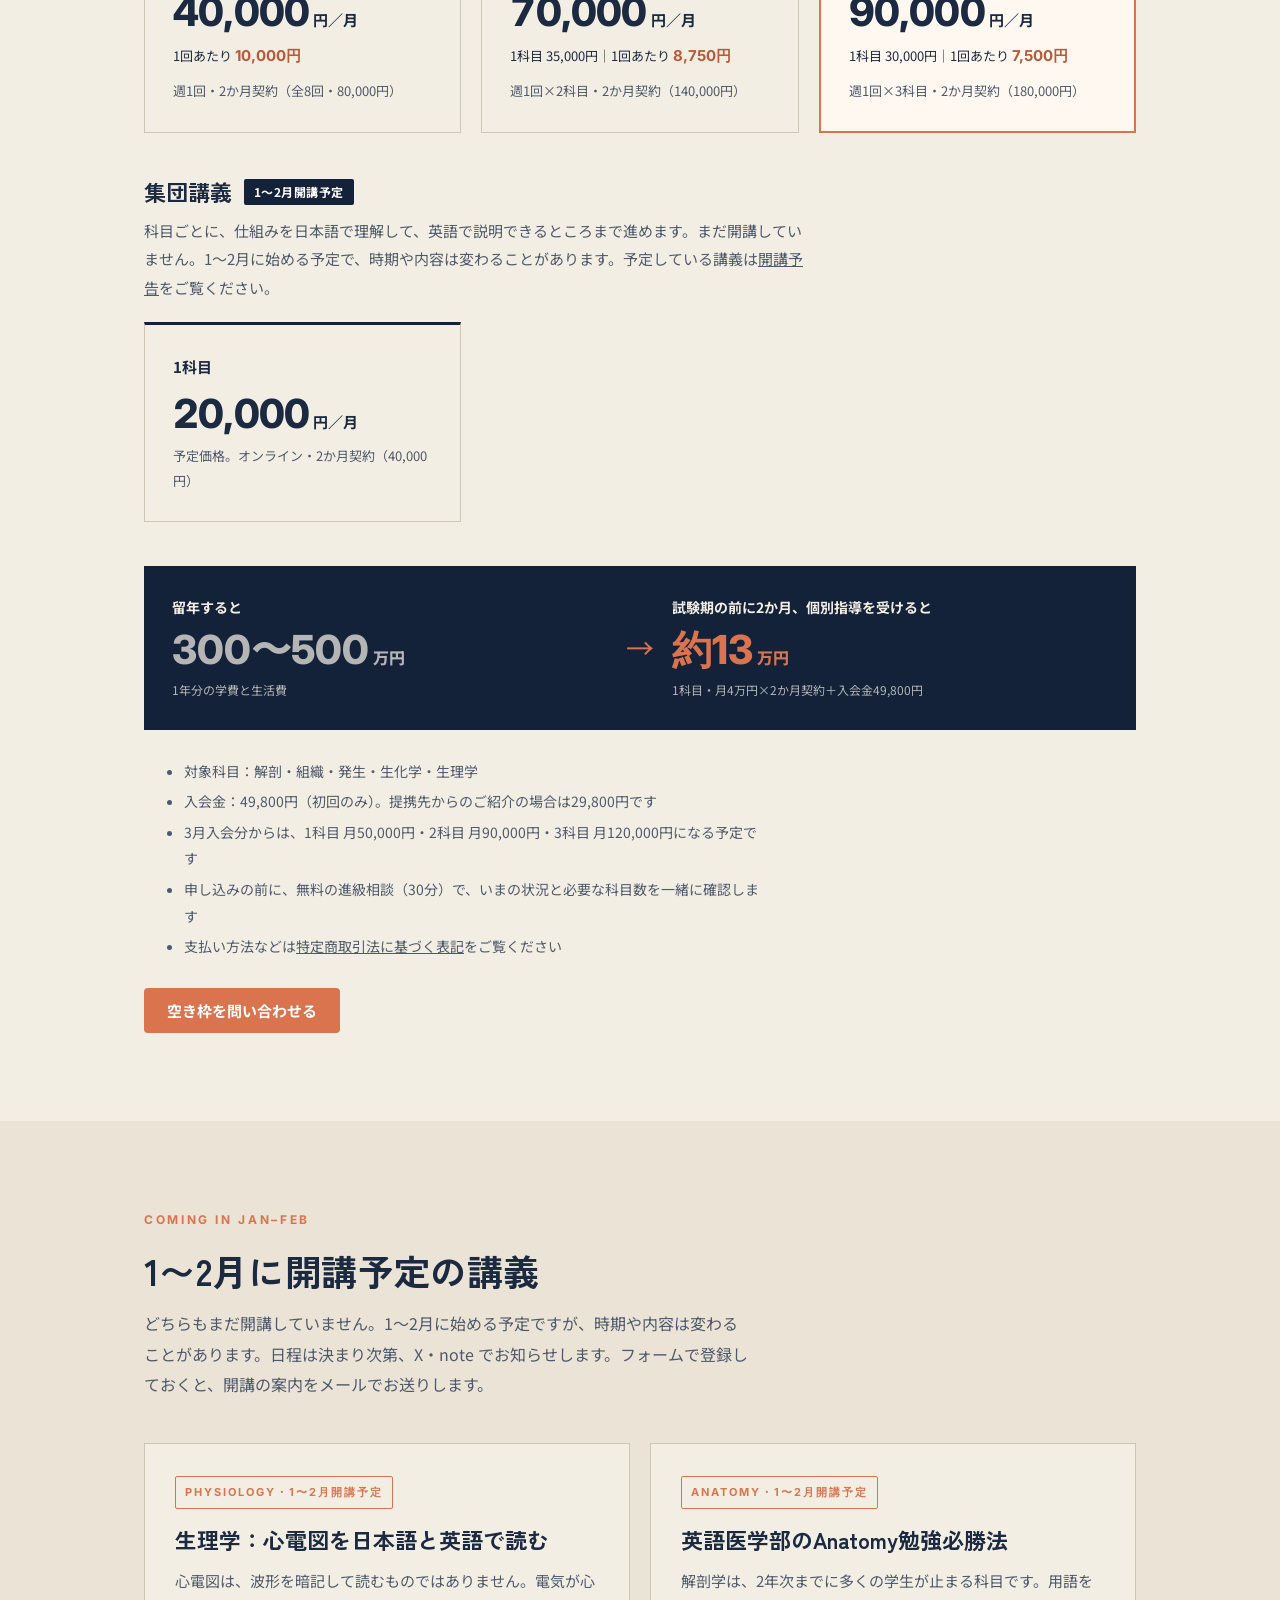
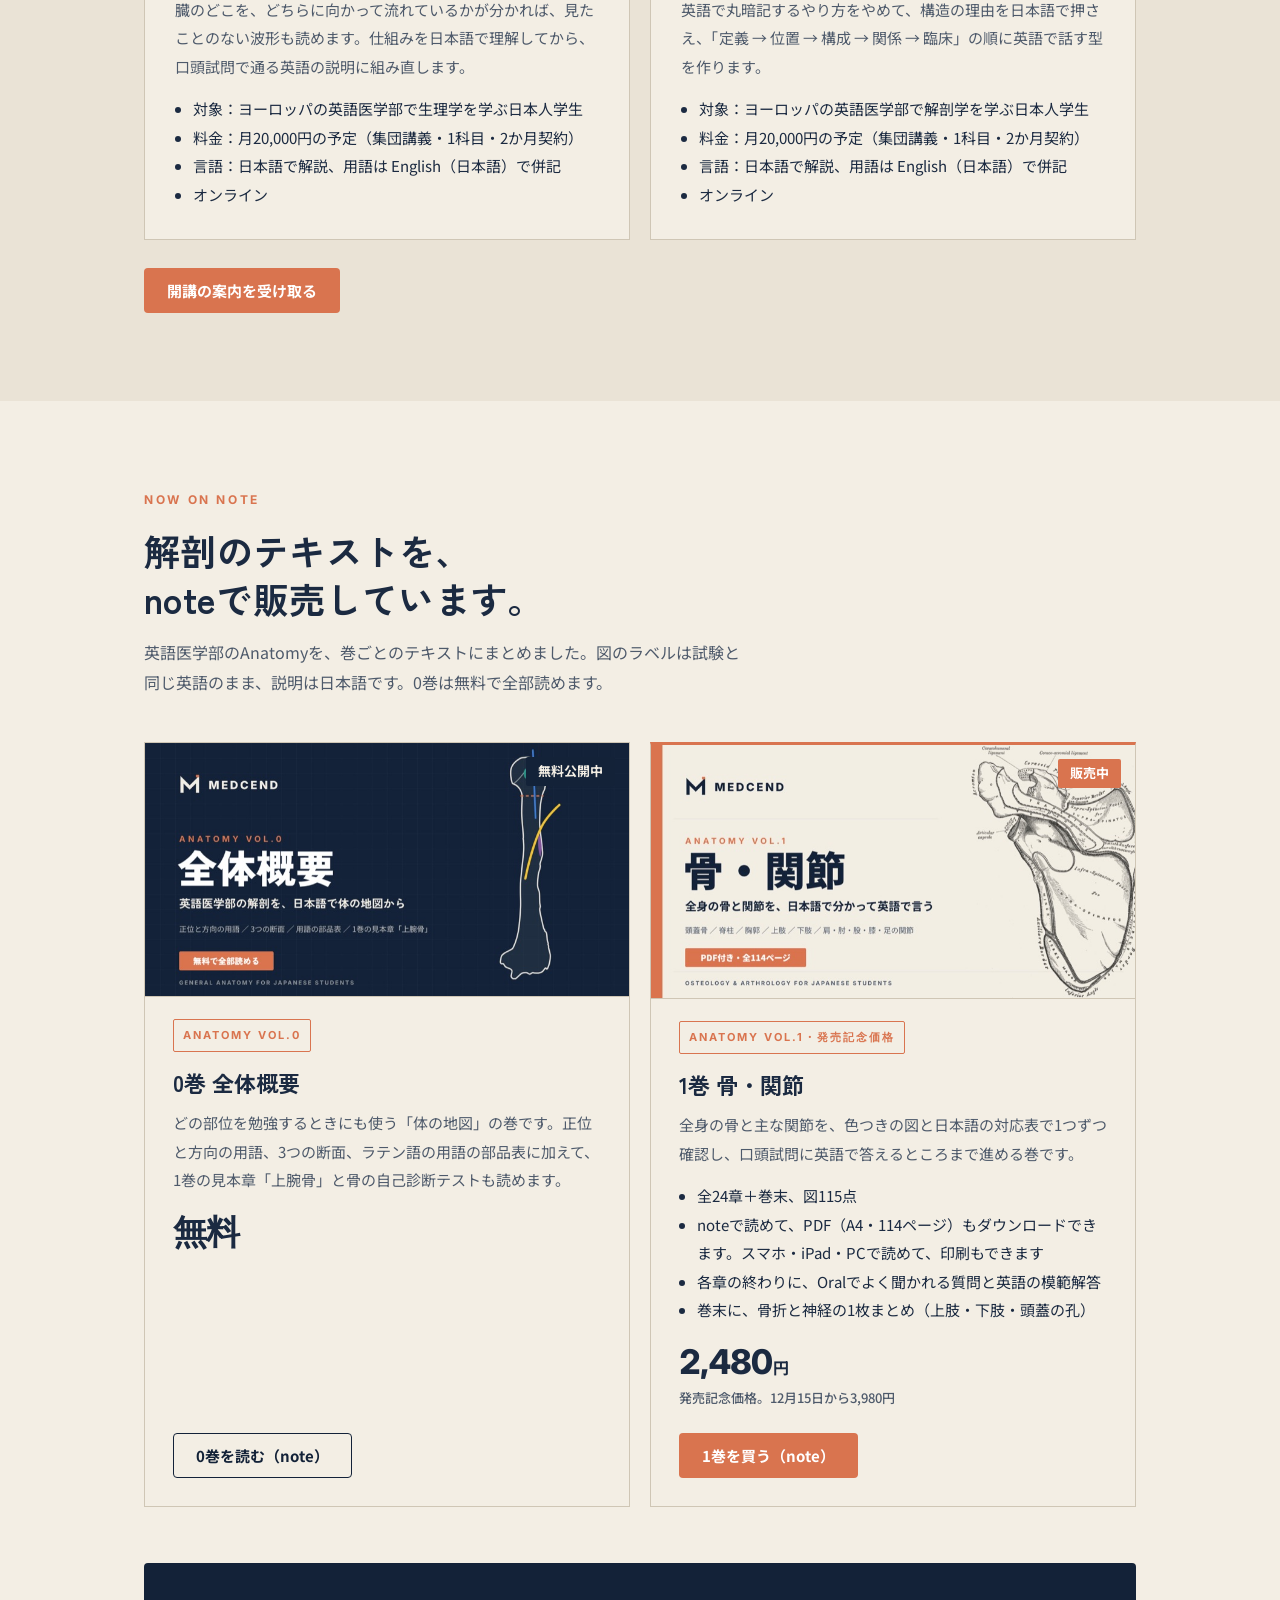
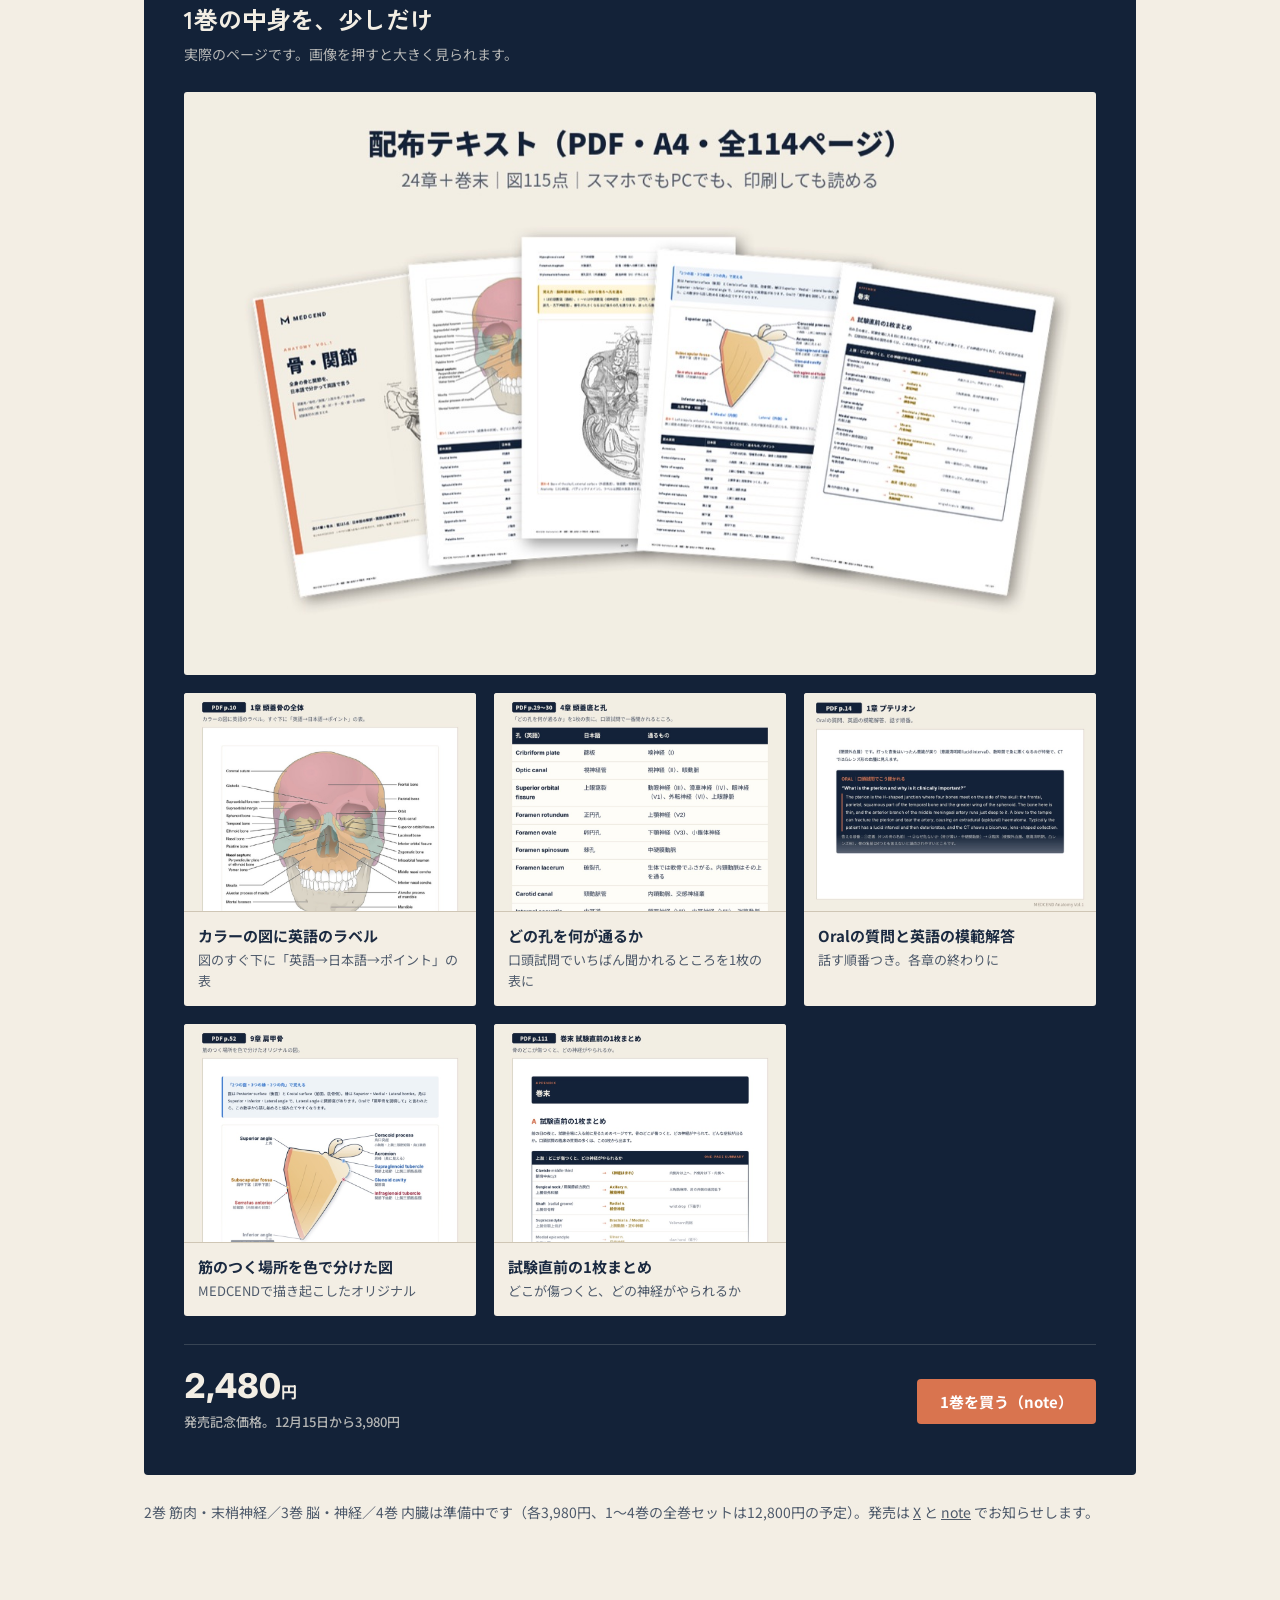
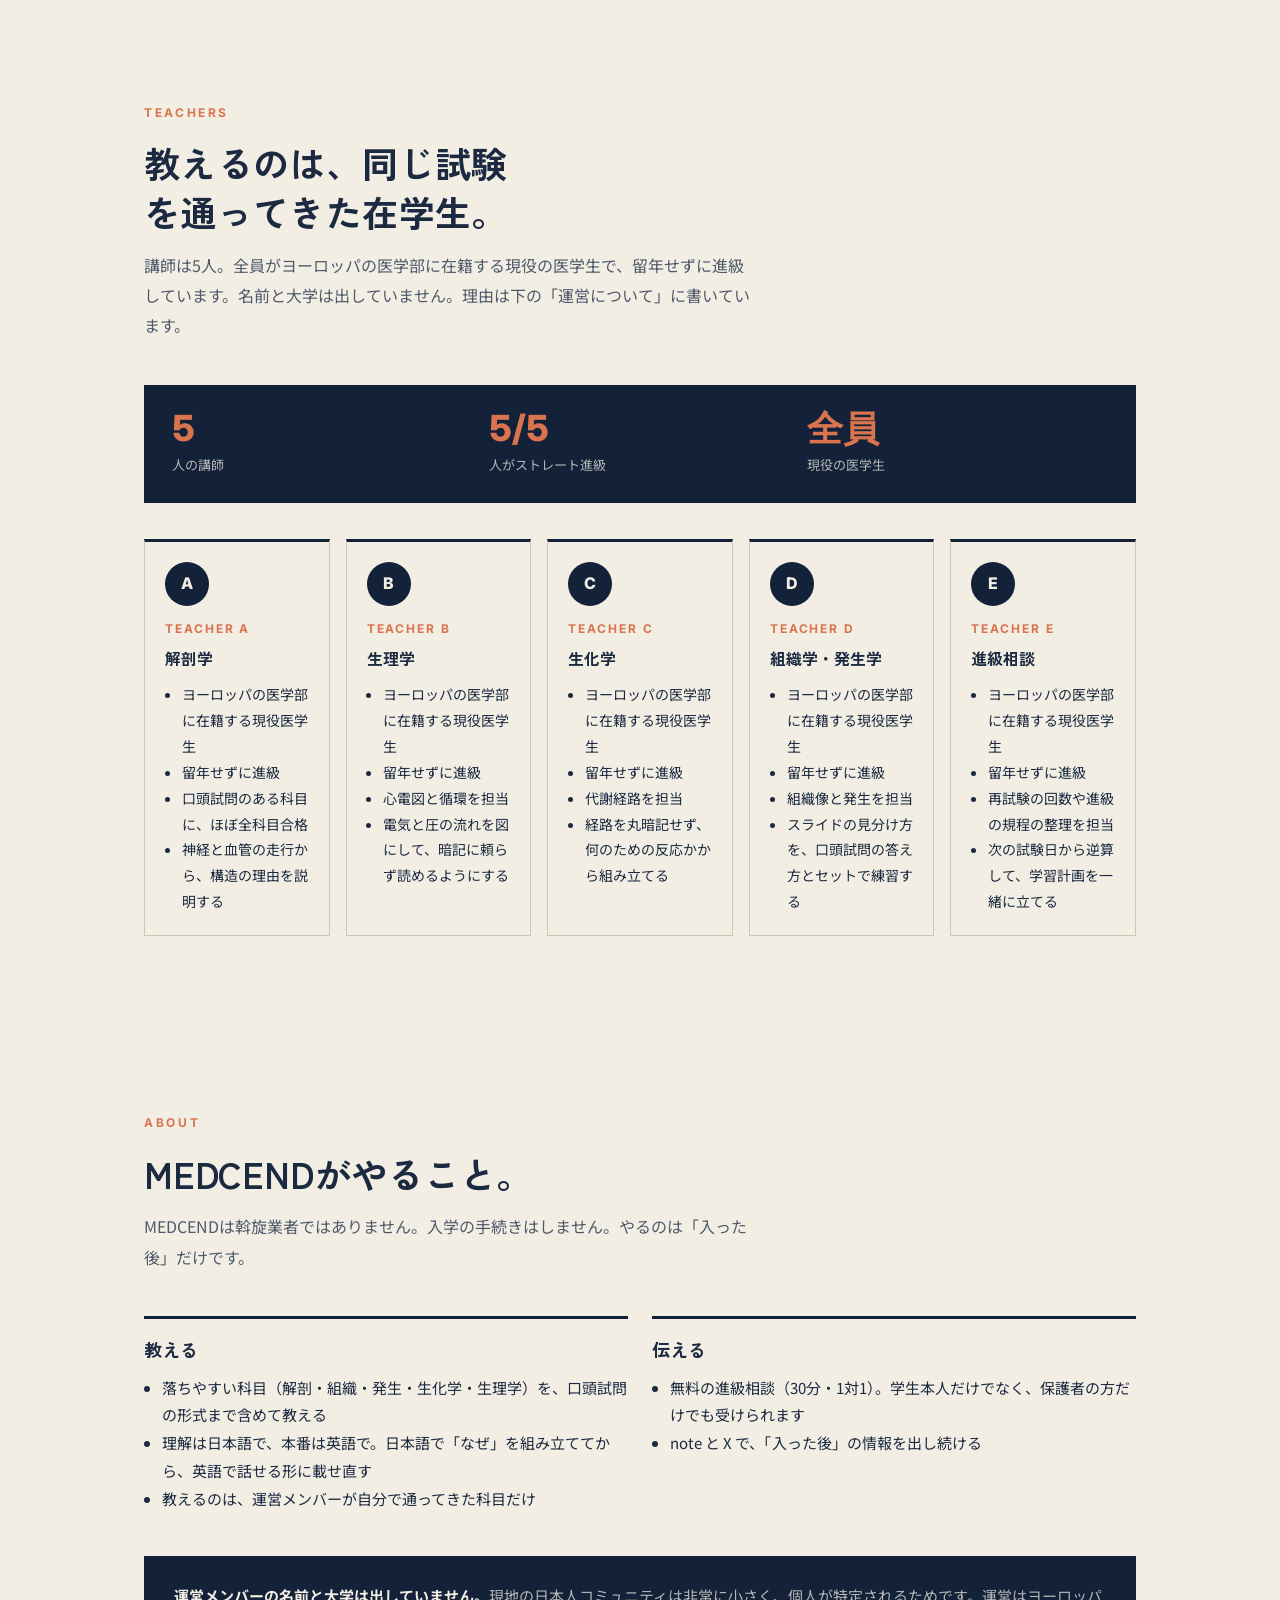
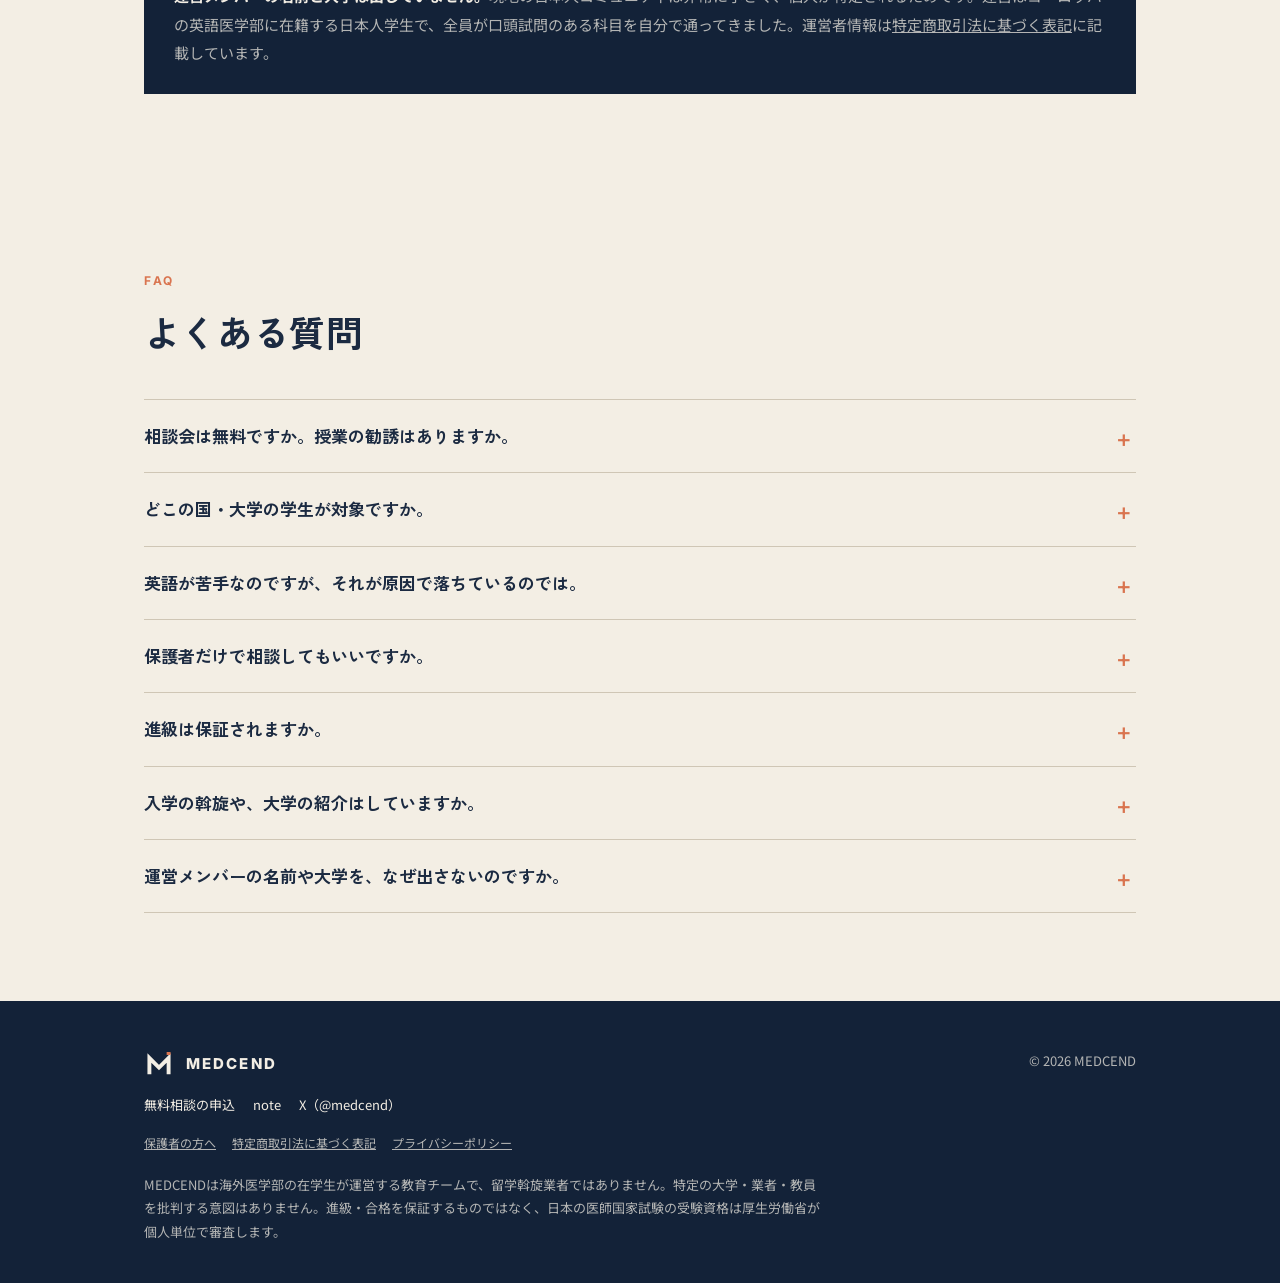
==== commit 05755cd9: "Update pricing details in index.html" ====
--- a/index.html
+++ b/index.html
@@ -9,7 +9,7 @@
 <meta name="google-site-verification" content="78Ratyos3_q5U84pgsSDpkYj_A1owM_AnA3CegHPeJI">
 <meta property="og:type" content="website">
 <meta property="og:title" content="MEDCEND｜入学させる会社ではなく、卒業させる会社。">
-<meta property="og:description" content="ヨーロッパの英語医学部に通う日本人学生と、その親のための進級支援。集団講義は1科目 月2万円、個別指導は1科目 月3万円から（2か月契約・2月入会分まで）。無料の進級相談を受付中。">
+<meta property="og:description" content="ヨーロッパの英語医学部に通う日本人学生と、その親のための進級支援。集団講義は1科目 月2万円、個別指導は1科目 月4万円から（2か月契約・2月入会分まで）。無料の進級相談を受付中。">
 <meta property="og:url" content="https://medcend.com/">
 <meta property="og:image" content="https://medcend.com/og.png">
 <meta property="og:locale" content="ja_JP">
@@ -193,7 +193,7 @@
     <div class="sec-head">
       <div class="eyebrow">Price</div>
       <h2>料金</h2>
-      <p>いまお申し込みいただけるのは個別指導です。集団講義は1〜2月に開講する予定です。どちらもオンラインで、<b>2か月契約</b>です。申し込み時に2か月分をお支払いください。</p>
+      <p>いまお申し込みいただけるのは個別指導です。集団講義は1〜2月に開講する予定です。どちらもオンラインで、<b>2か月契約</b>です。申し込み時に、入会金と2か月分をお支払いください。</p>
     </div>
 
     <div class="price-block">
@@ -202,23 +202,23 @@
       <div class="plans">
         <div class="plan">
           <div class="n">1科目</div>
-          <div class="p">30,000<small>円／月</small></div>
-          <div class="per">1回あたり <b>7,500円</b></div>
-          <div class="s">週1回・2か月契約（全8回・60,000円）</div>
+          <div class="p">40,000<small>円／月</small></div>
+          <div class="per">1回あたり <b>10,000円</b></div>
+          <div class="s">週1回・2か月契約（全8回・80,000円）</div>
         </div>
         <div class="plan">
           <span class="save">月1万円おトク</span>
           <div class="n">2科目</div>
-          <div class="p">50,000<small>円／月</small></div>
-          <div class="per">1科目 25,000円｜1回あたり <b>6,250円</b></div>
-          <div class="s">週1回×2科目・2か月契約（100,000円）</div>
+          <div class="p">70,000<small>円／月</small></div>
+          <div class="per">1科目 35,000円｜1回あたり <b>8,750円</b></div>
+          <div class="s">週1回×2科目・2か月契約（140,000円）</div>
         </div>
         <div class="plan best">
           <span class="save">いちばんおトク：月3万円</span>
           <div class="n">3科目</div>
-          <div class="p">60,000<small>円／月</small></div>
-          <div class="per">1科目 20,000円｜1回あたり <b>5,000円</b></div>
-          <div class="s">週1回×3科目・2か月契約（120,000円）。1対1なのに、集団講義（予定）と同じ1科目 月2万円</div>
+          <div class="p">90,000<small>円／月</small></div>
+          <div class="per">1科目 30,000円｜1回あたり <b>7,500円</b></div>
+          <div class="s">週1回×3科目・2か月契約（180,000円）</div>
         </div>
       </div>
     </div>
@@ -244,13 +244,15 @@
       <div class="c-arrow" aria-hidden="true">→</div>
       <div class="c-item good">
         <div class="c-l">試験期の前に2か月、個別指導を受けると</div>
-        <div class="c-v">6<small>万円</small></div>
-        <div class="c-s">1科目・月3万円×2か月契約</div>
+        <div class="c-v">約13<small>万円</small></div>
+        <div class="c-s">1科目・月4万円×2か月契約＋入会金49,800円</div>
       </div>
     </div>
 
     <ul class="price-note">
       <li>対象科目：解剖・組織・発生・生化学・生理学</li>
+      <li>入会金：49,800円（初回のみ）。提携先からのご紹介の場合は29,800円です</li>
+      <li>3月入会分からは、1科目 月50,000円・2科目 月90,000円・3科目 月120,000円になる予定です</li>
       <li>申し込みの前に、無料の進級相談（30分）で、いまの状況と必要な科目数を一緒に確認します</li>
       <li>支払い方法などは<a href="tokushoho.html">特定商取引法に基づく表記</a>をご覧ください</li>
     </ul>
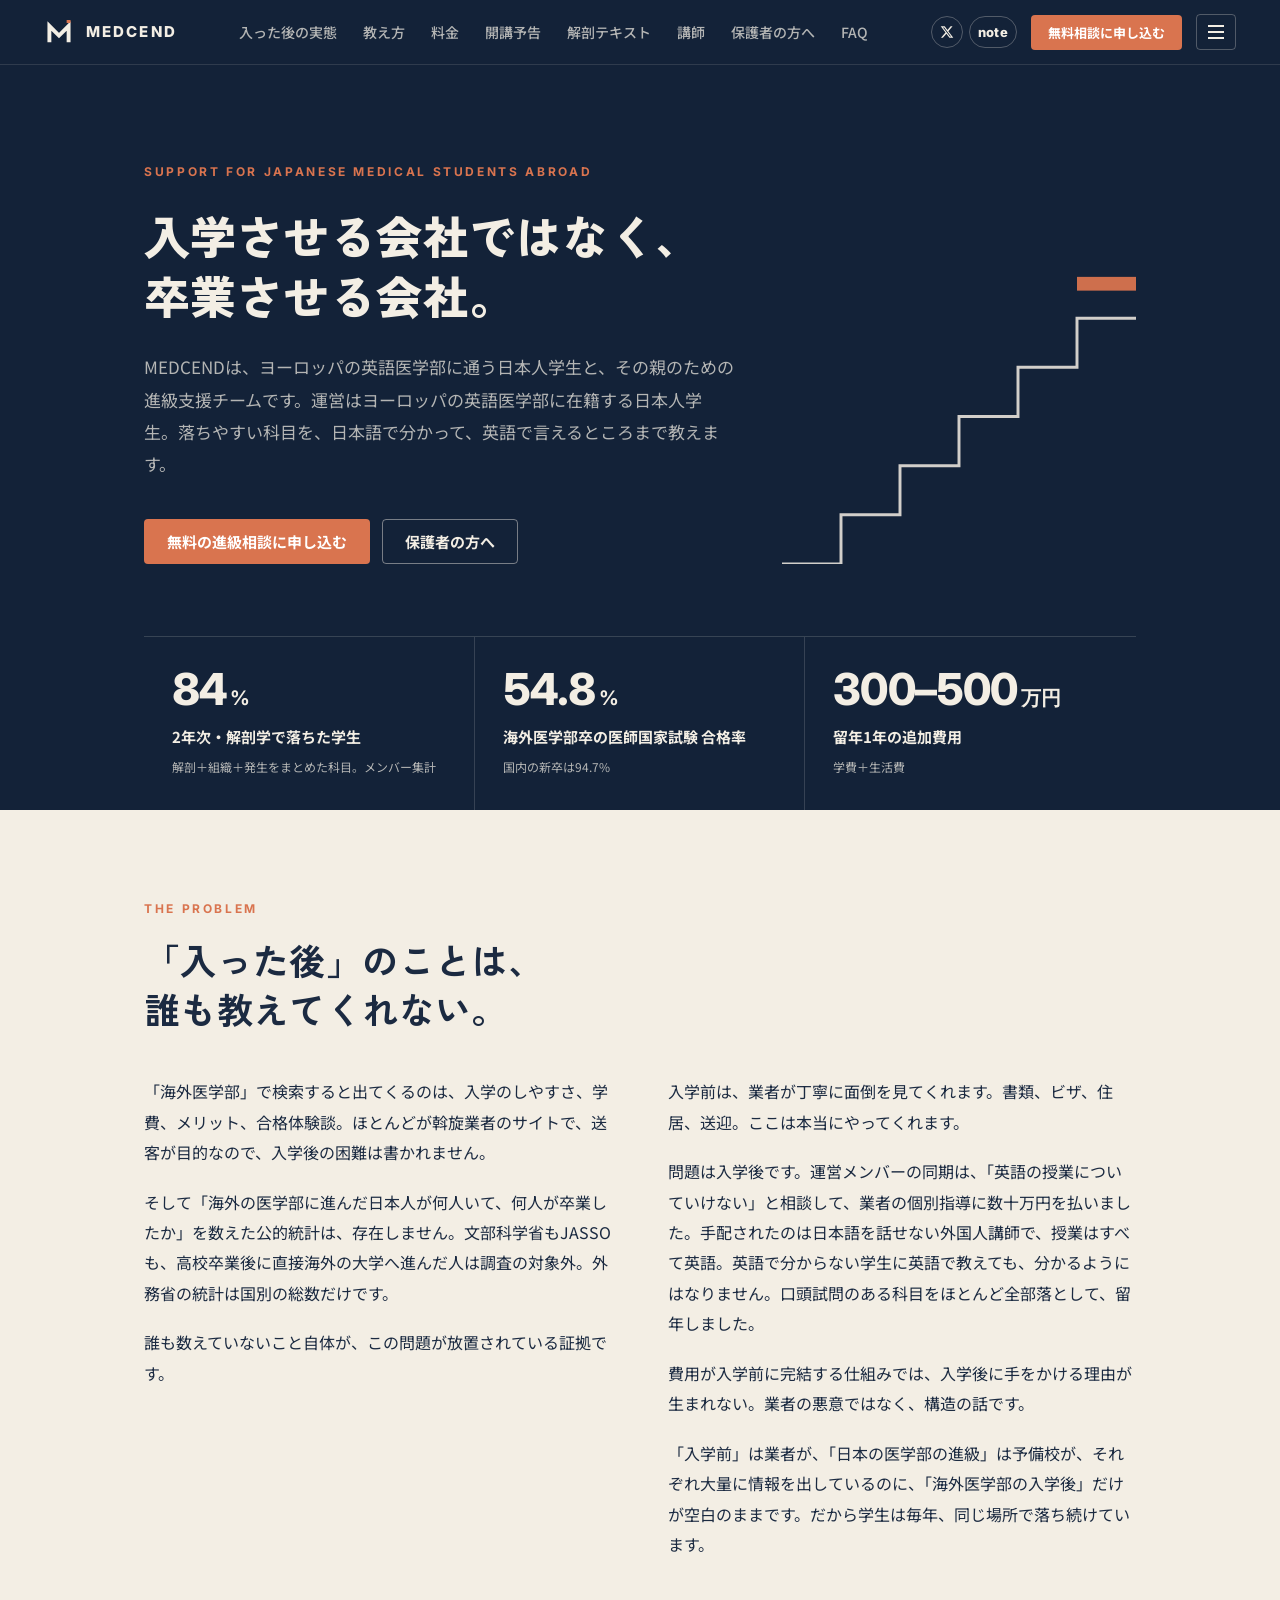
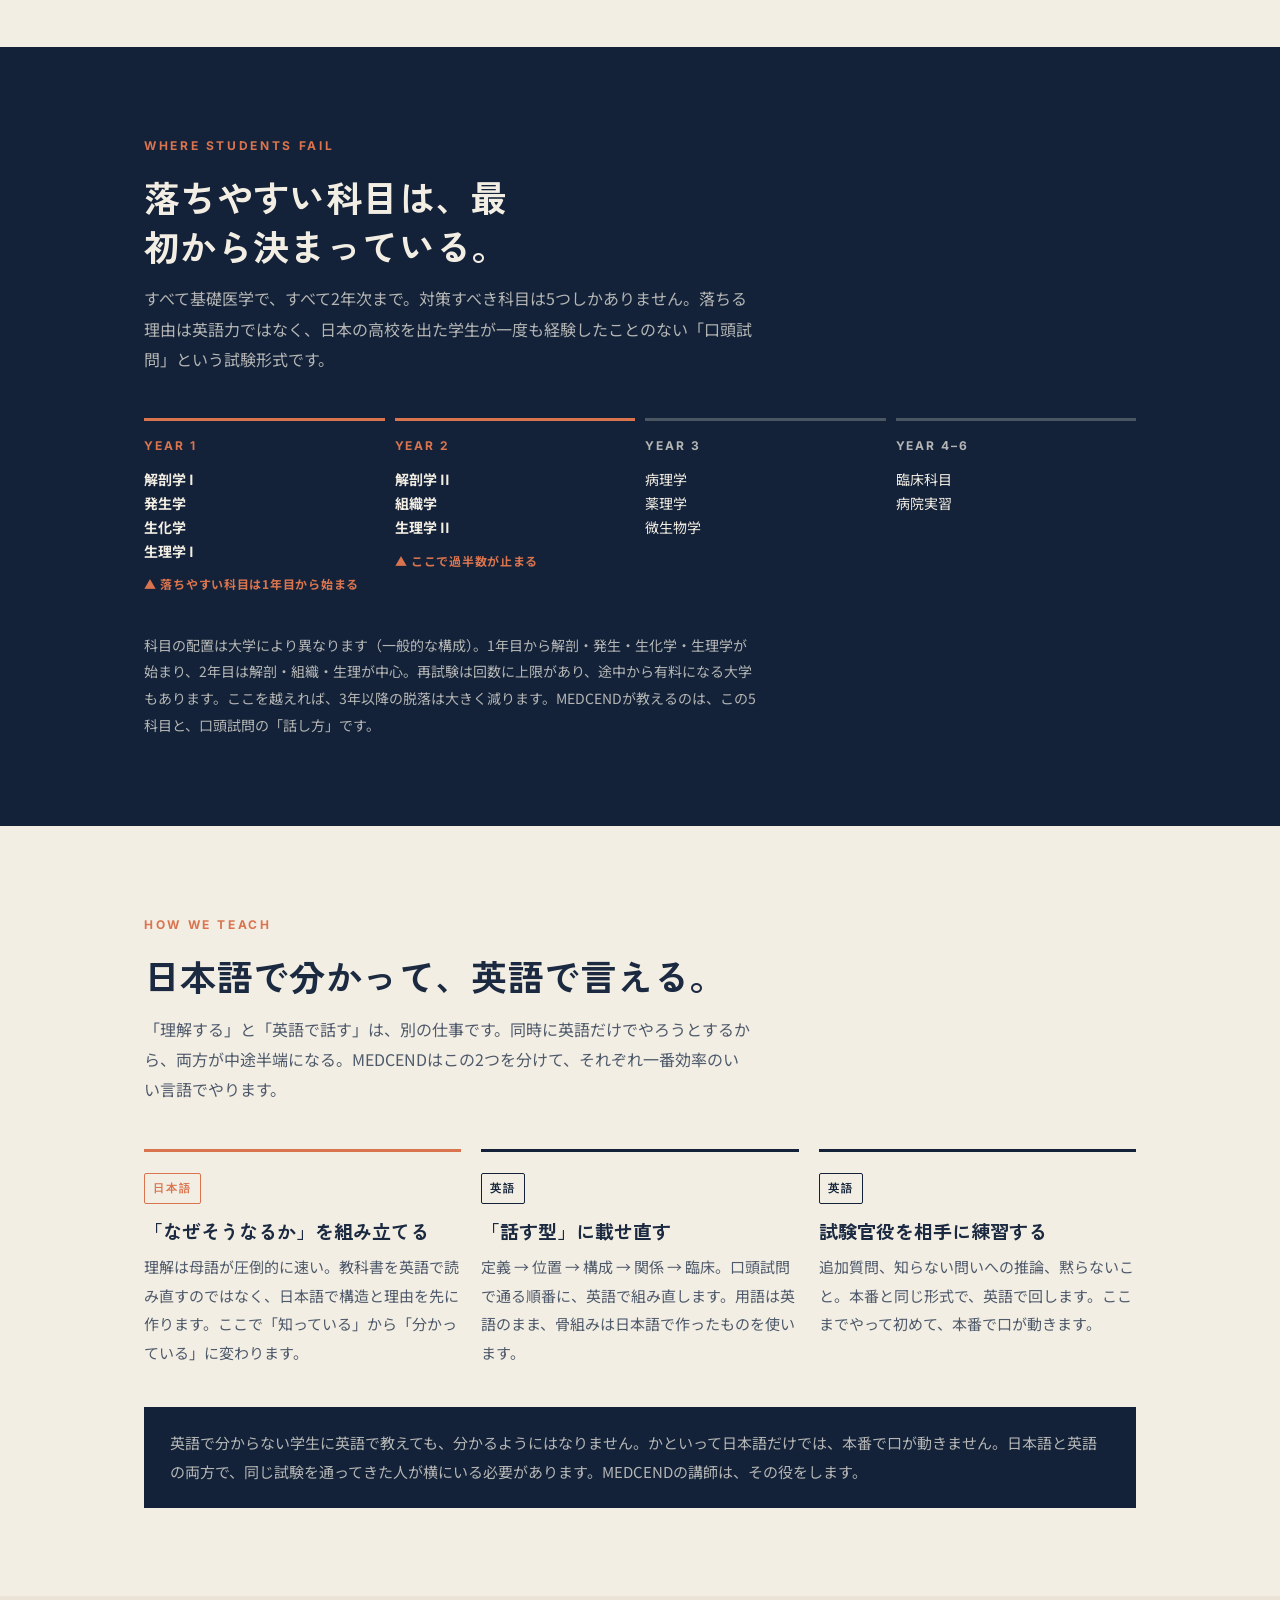
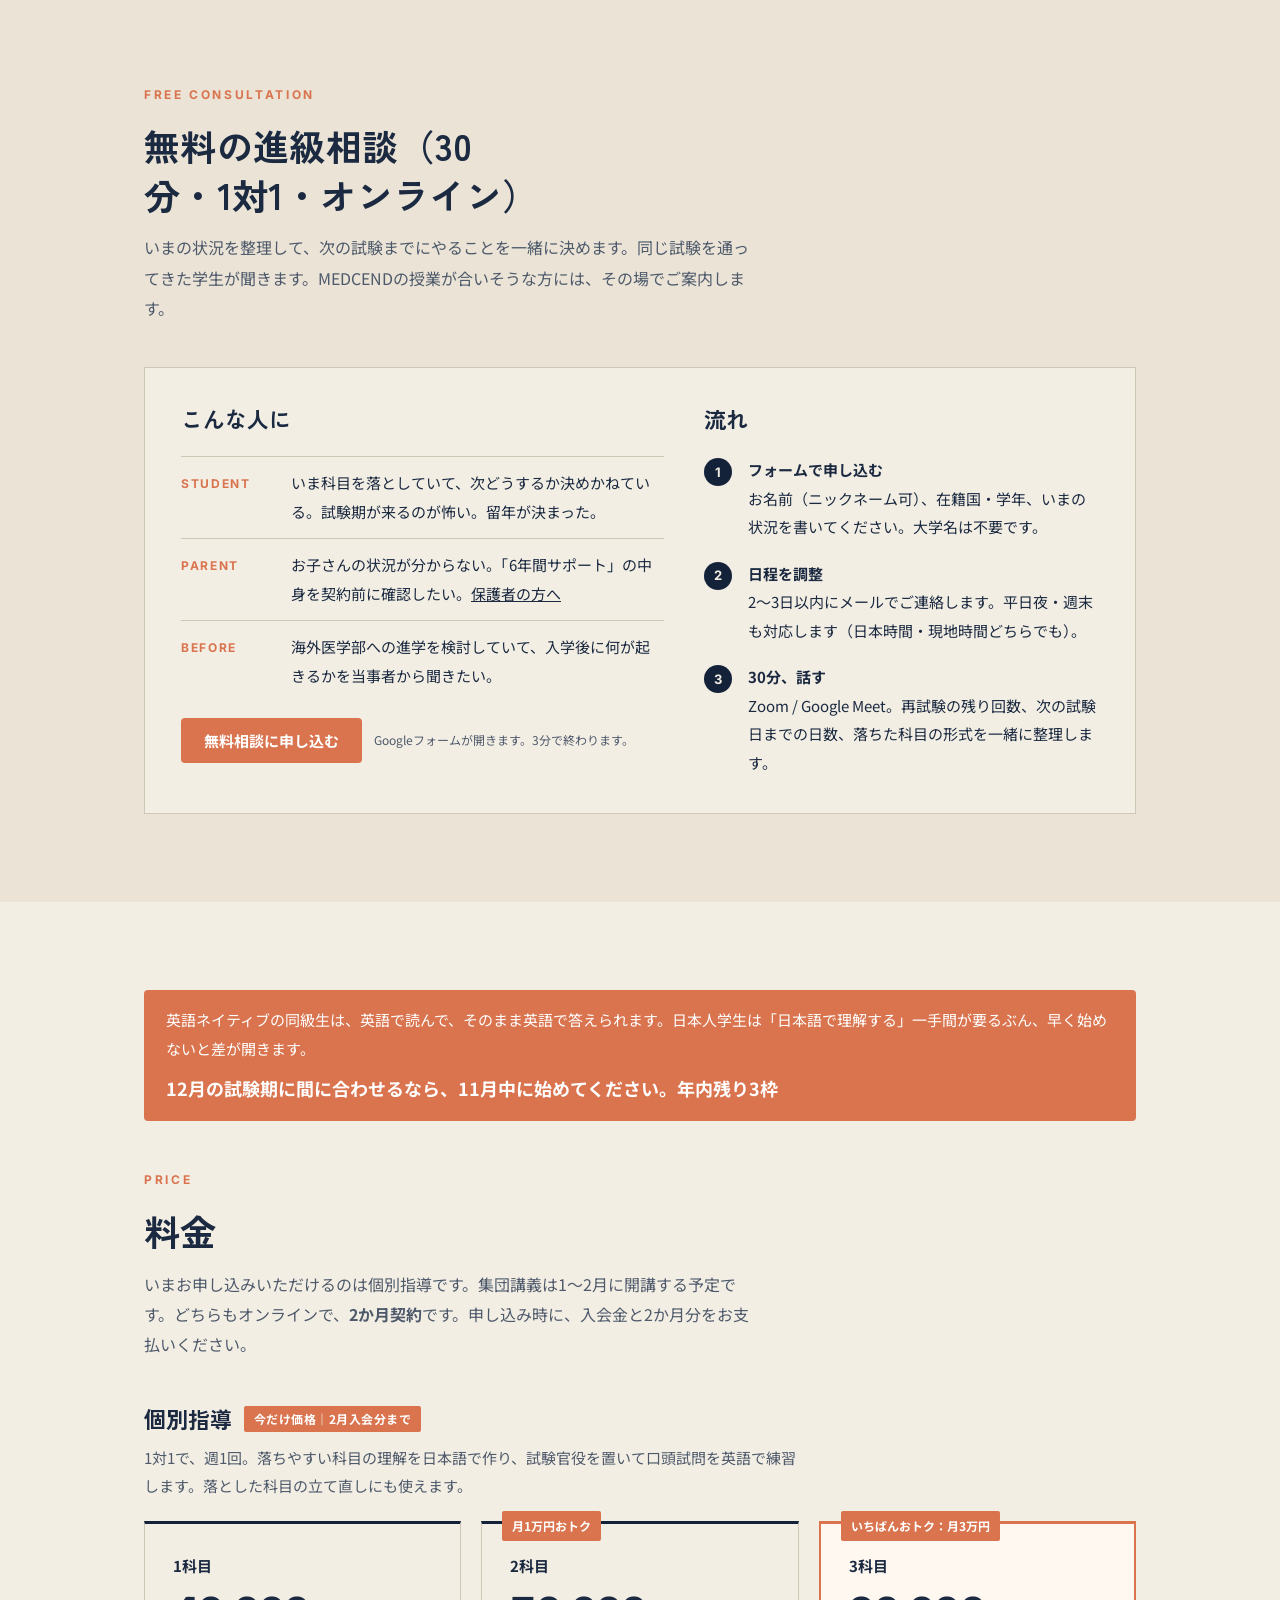
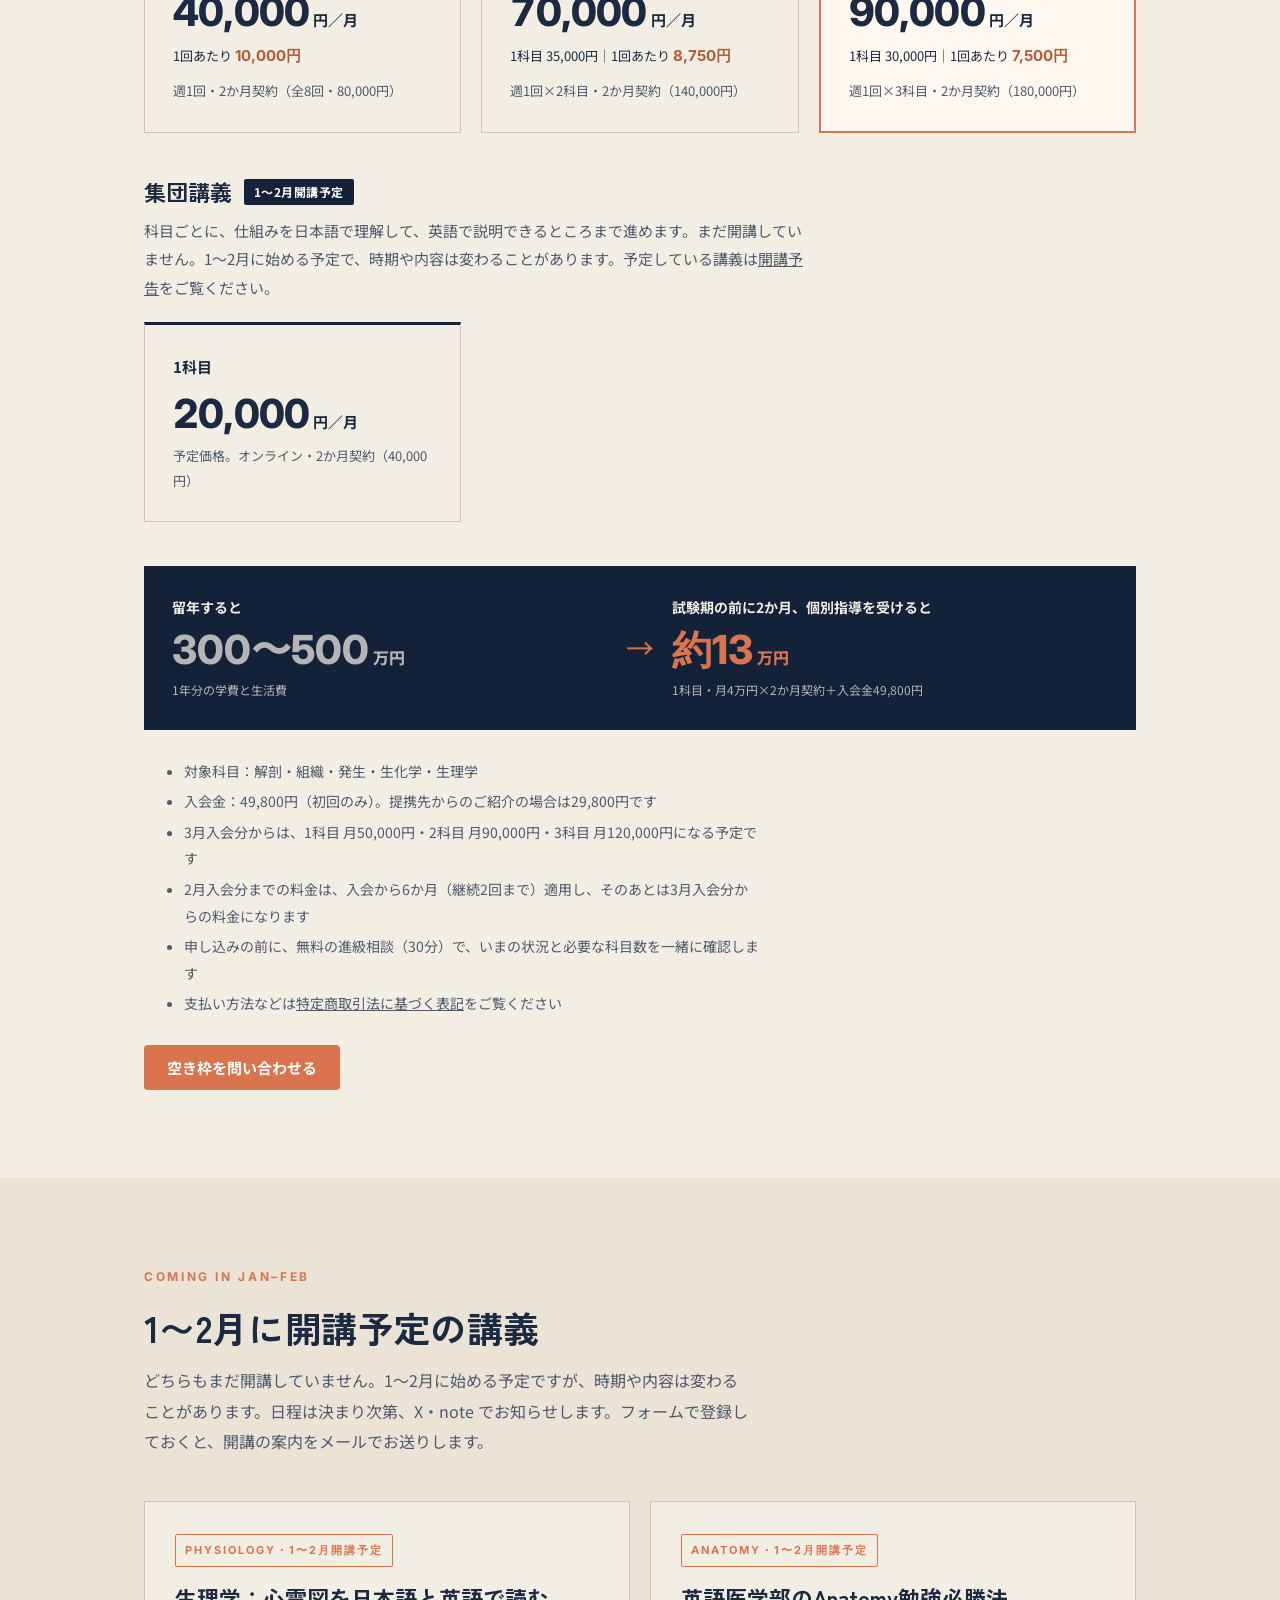
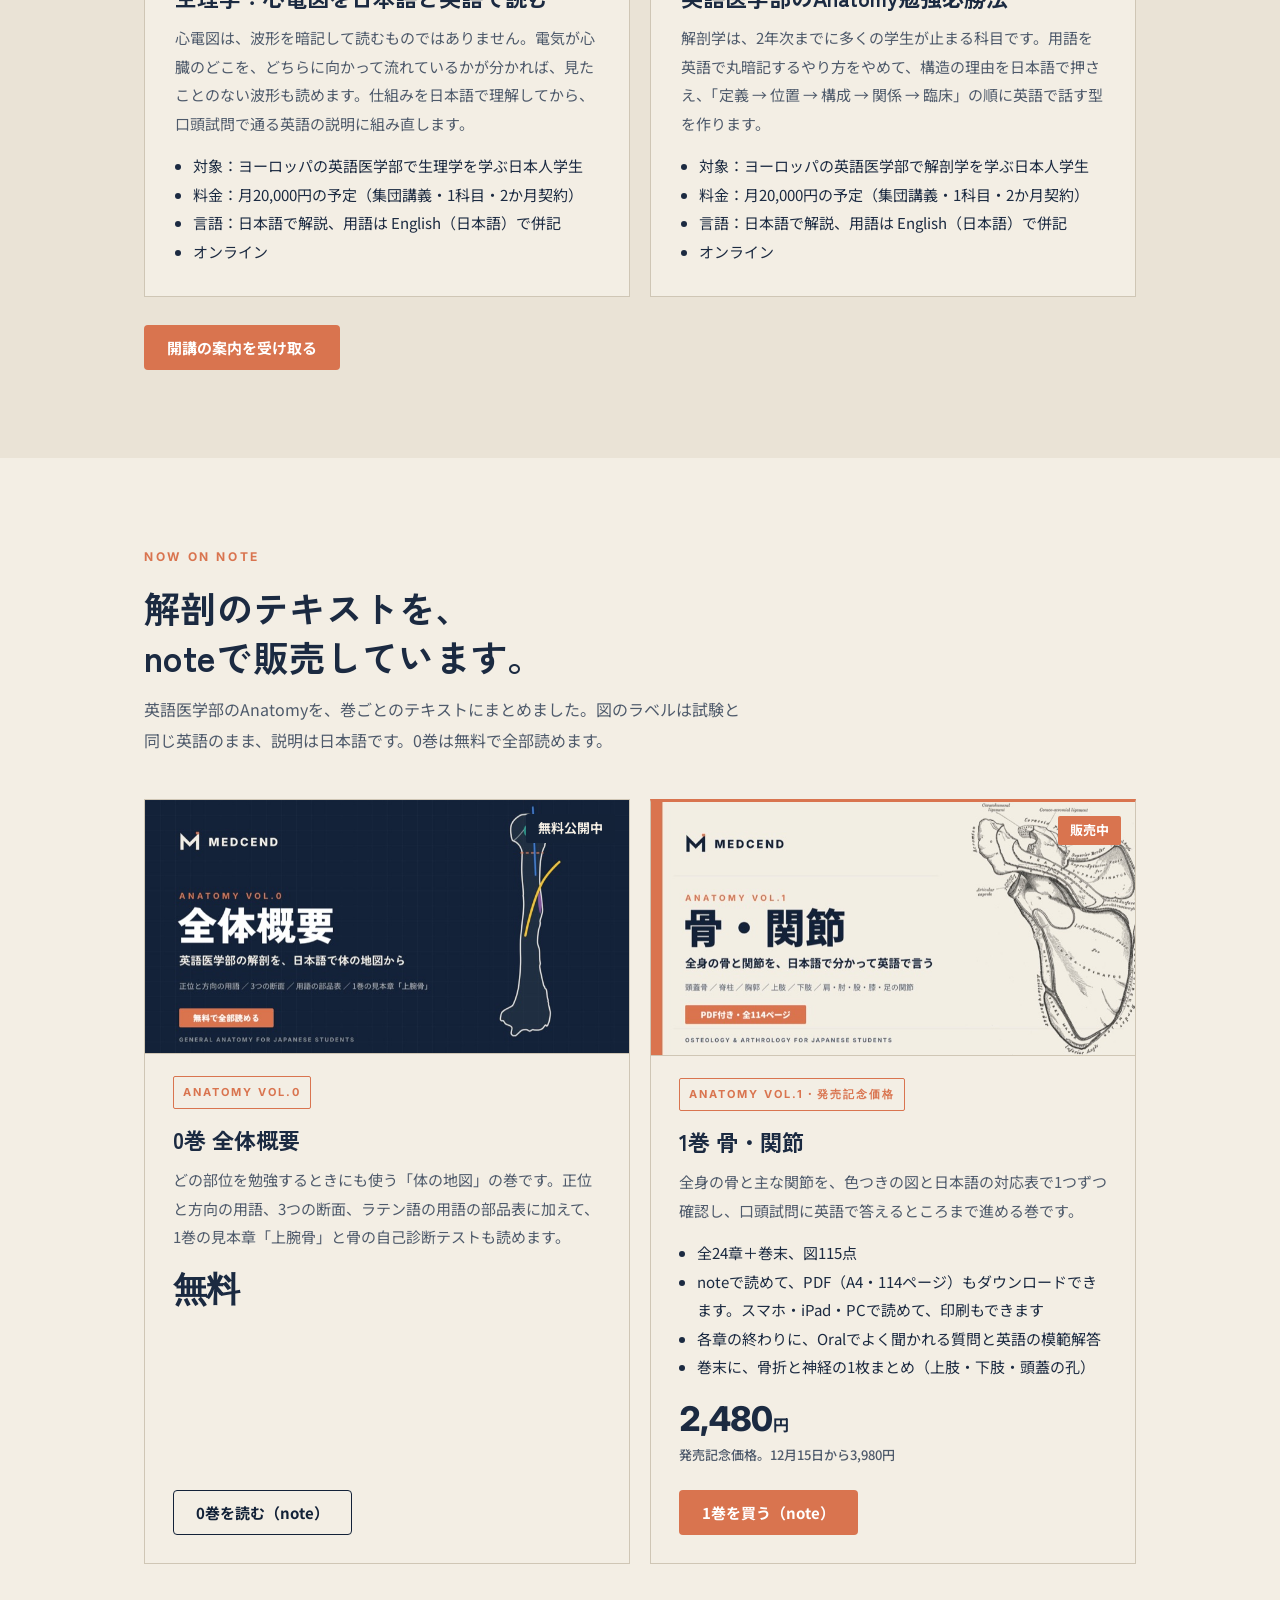
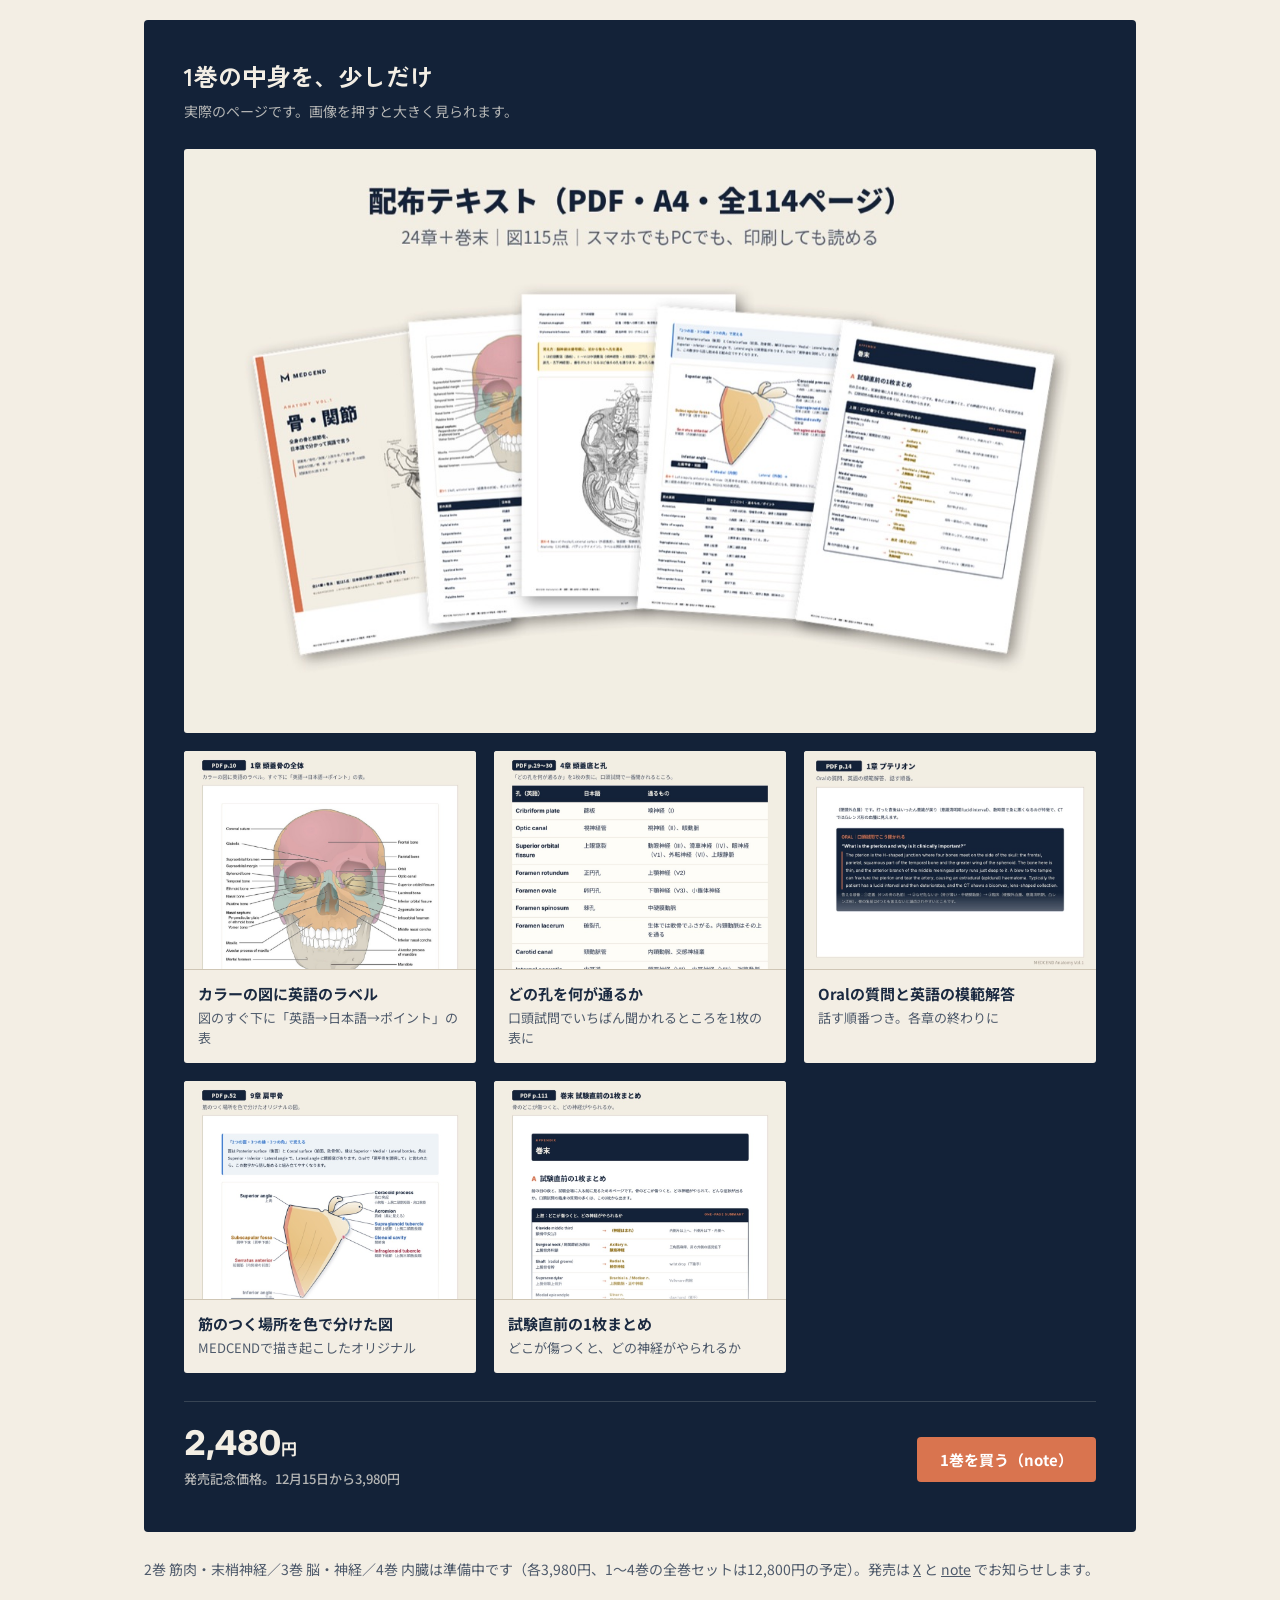
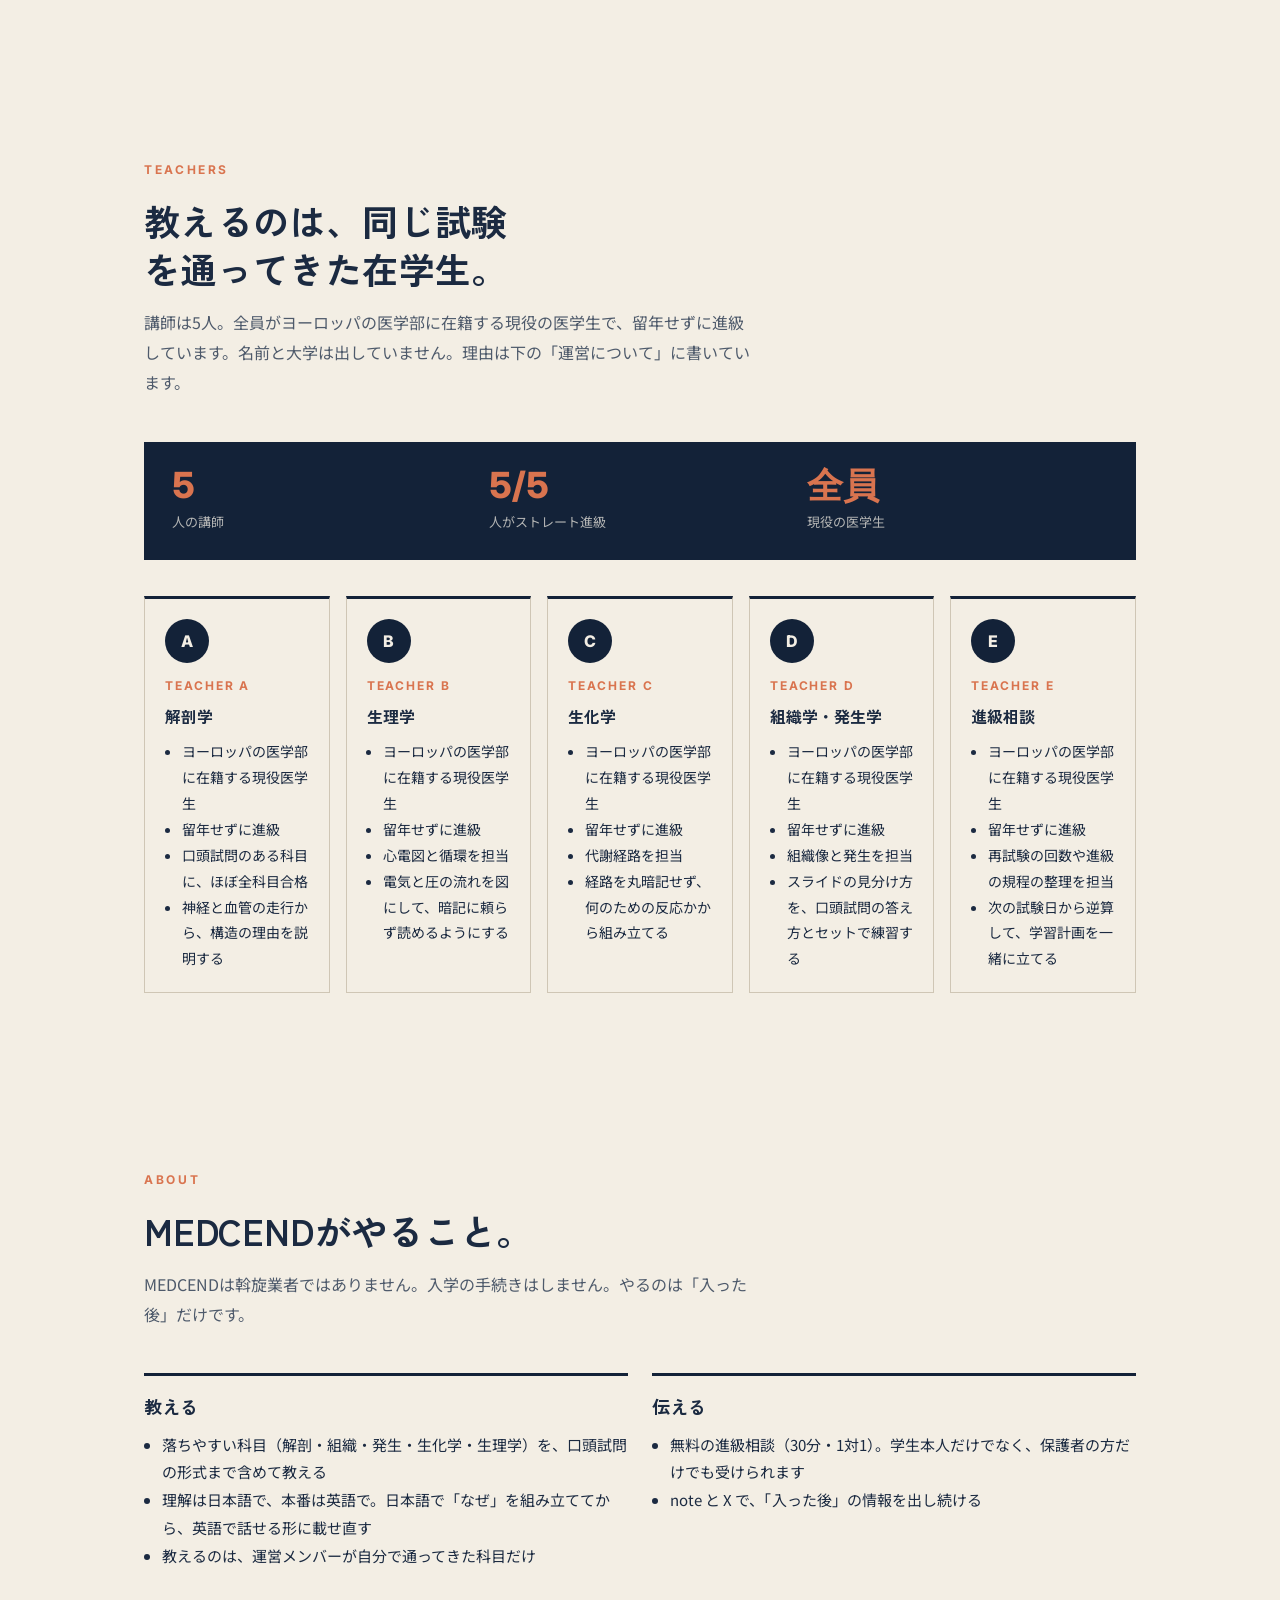
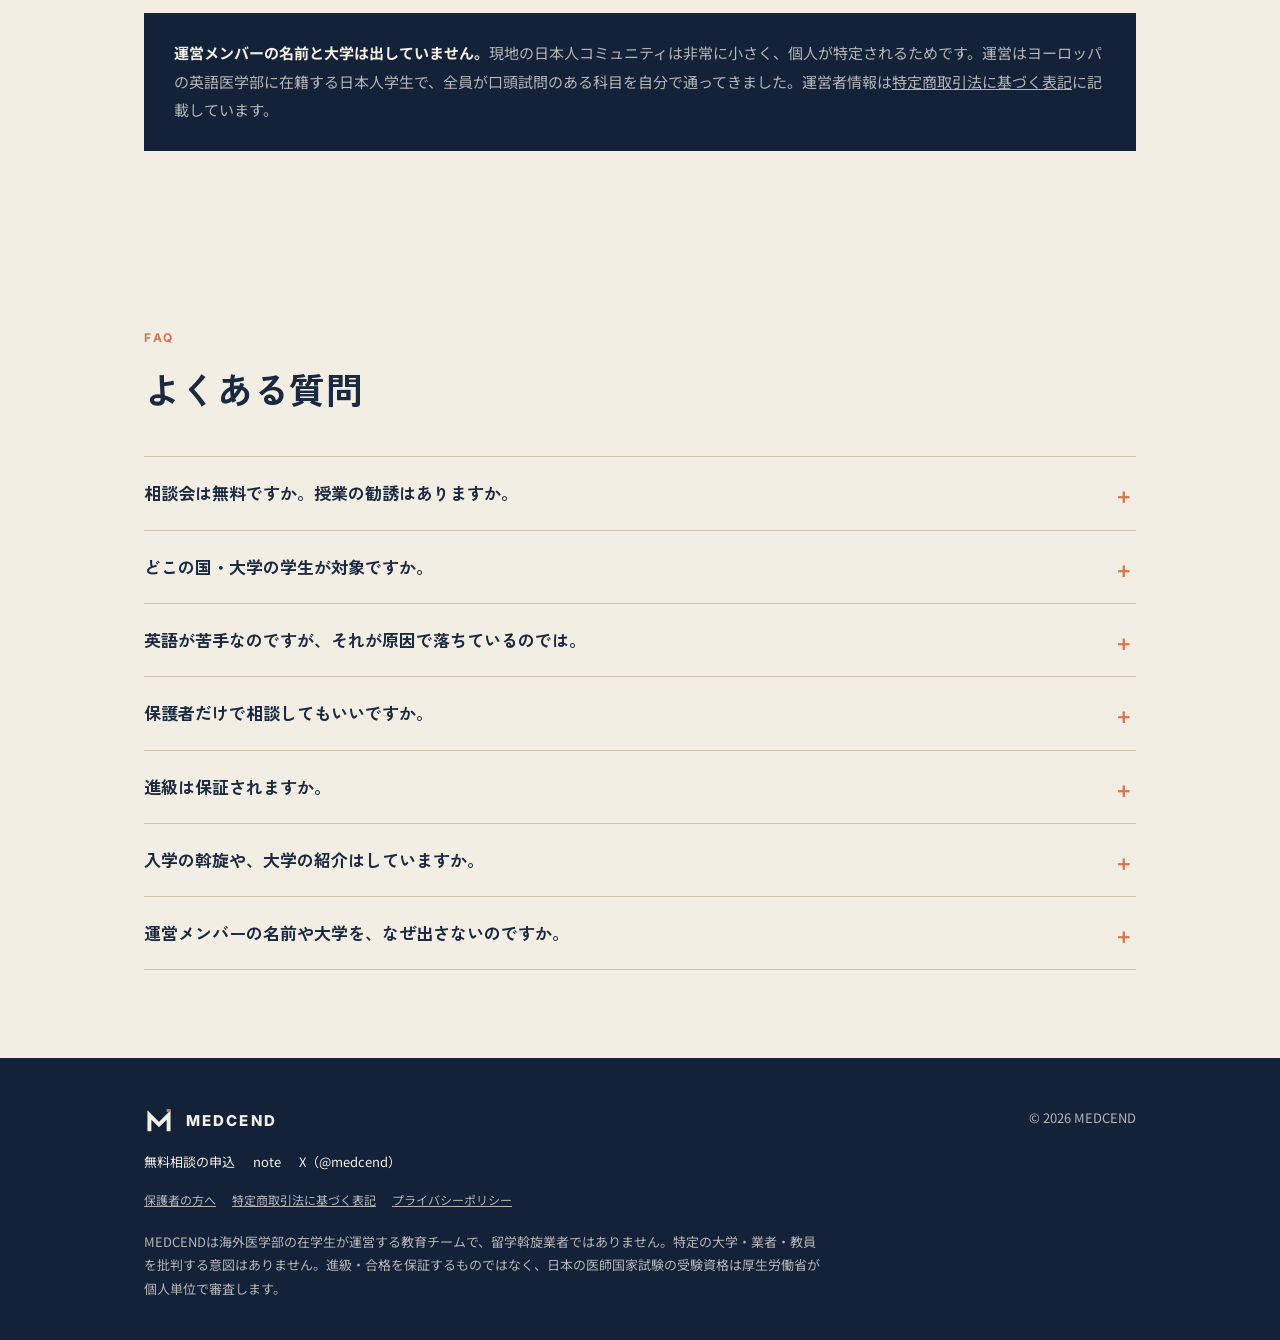
==== commit 750196da: "Add note about February enrollment fee structure" ====
--- a/index.html
+++ b/index.html
@@ -253,6 +253,7 @@
       <li>対象科目：解剖・組織・発生・生化学・生理学</li>
       <li>入会金：49,800円（初回のみ）。提携先からのご紹介の場合は29,800円です</li>
       <li>3月入会分からは、1科目 月50,000円・2科目 月90,000円・3科目 月120,000円になる予定です</li>
+      <li>2月入会分までの料金は、入会から6か月（継続2回まで）適用し、そのあとは3月入会分からの料金になります</li>
       <li>申し込みの前に、無料の進級相談（30分）で、いまの状況と必要な科目数を一緒に確認します</li>
       <li>支払い方法などは<a href="tokushoho.html">特定商取引法に基づく表記</a>をご覧ください</li>
     </ul>
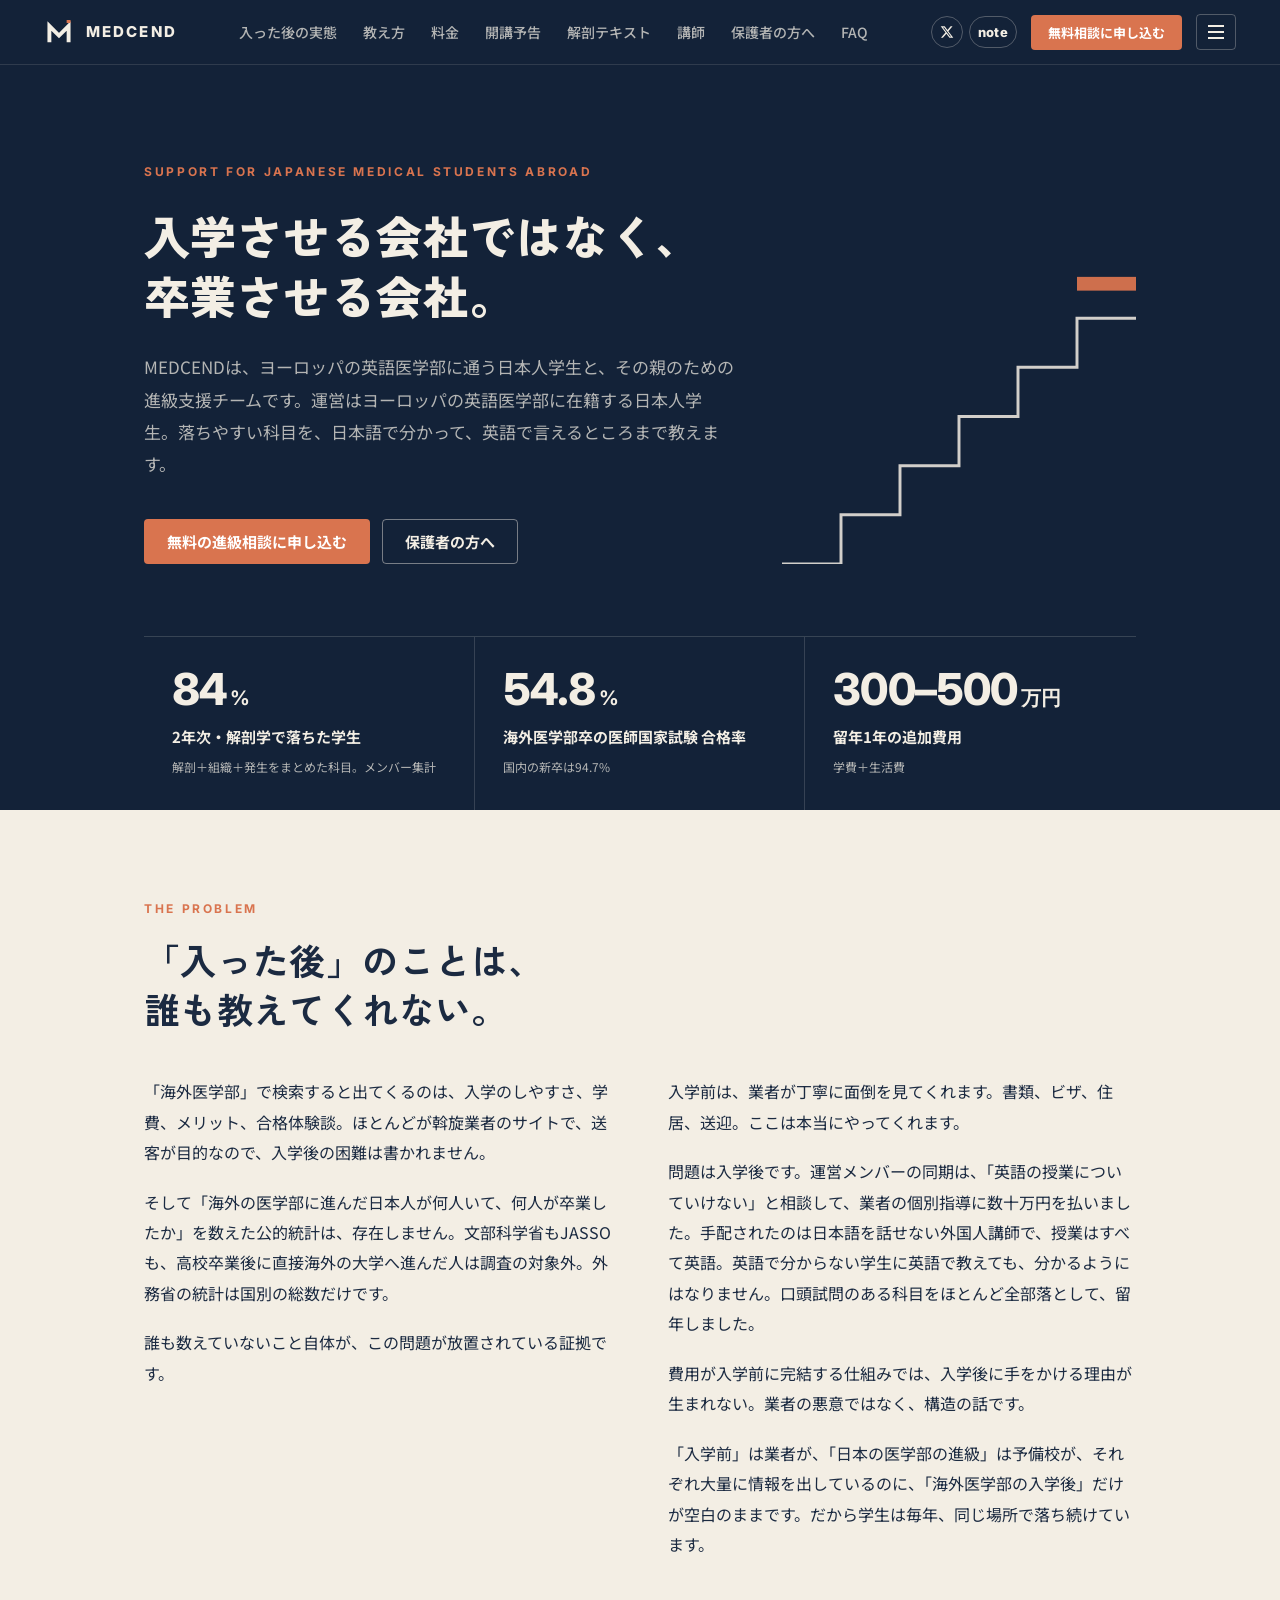
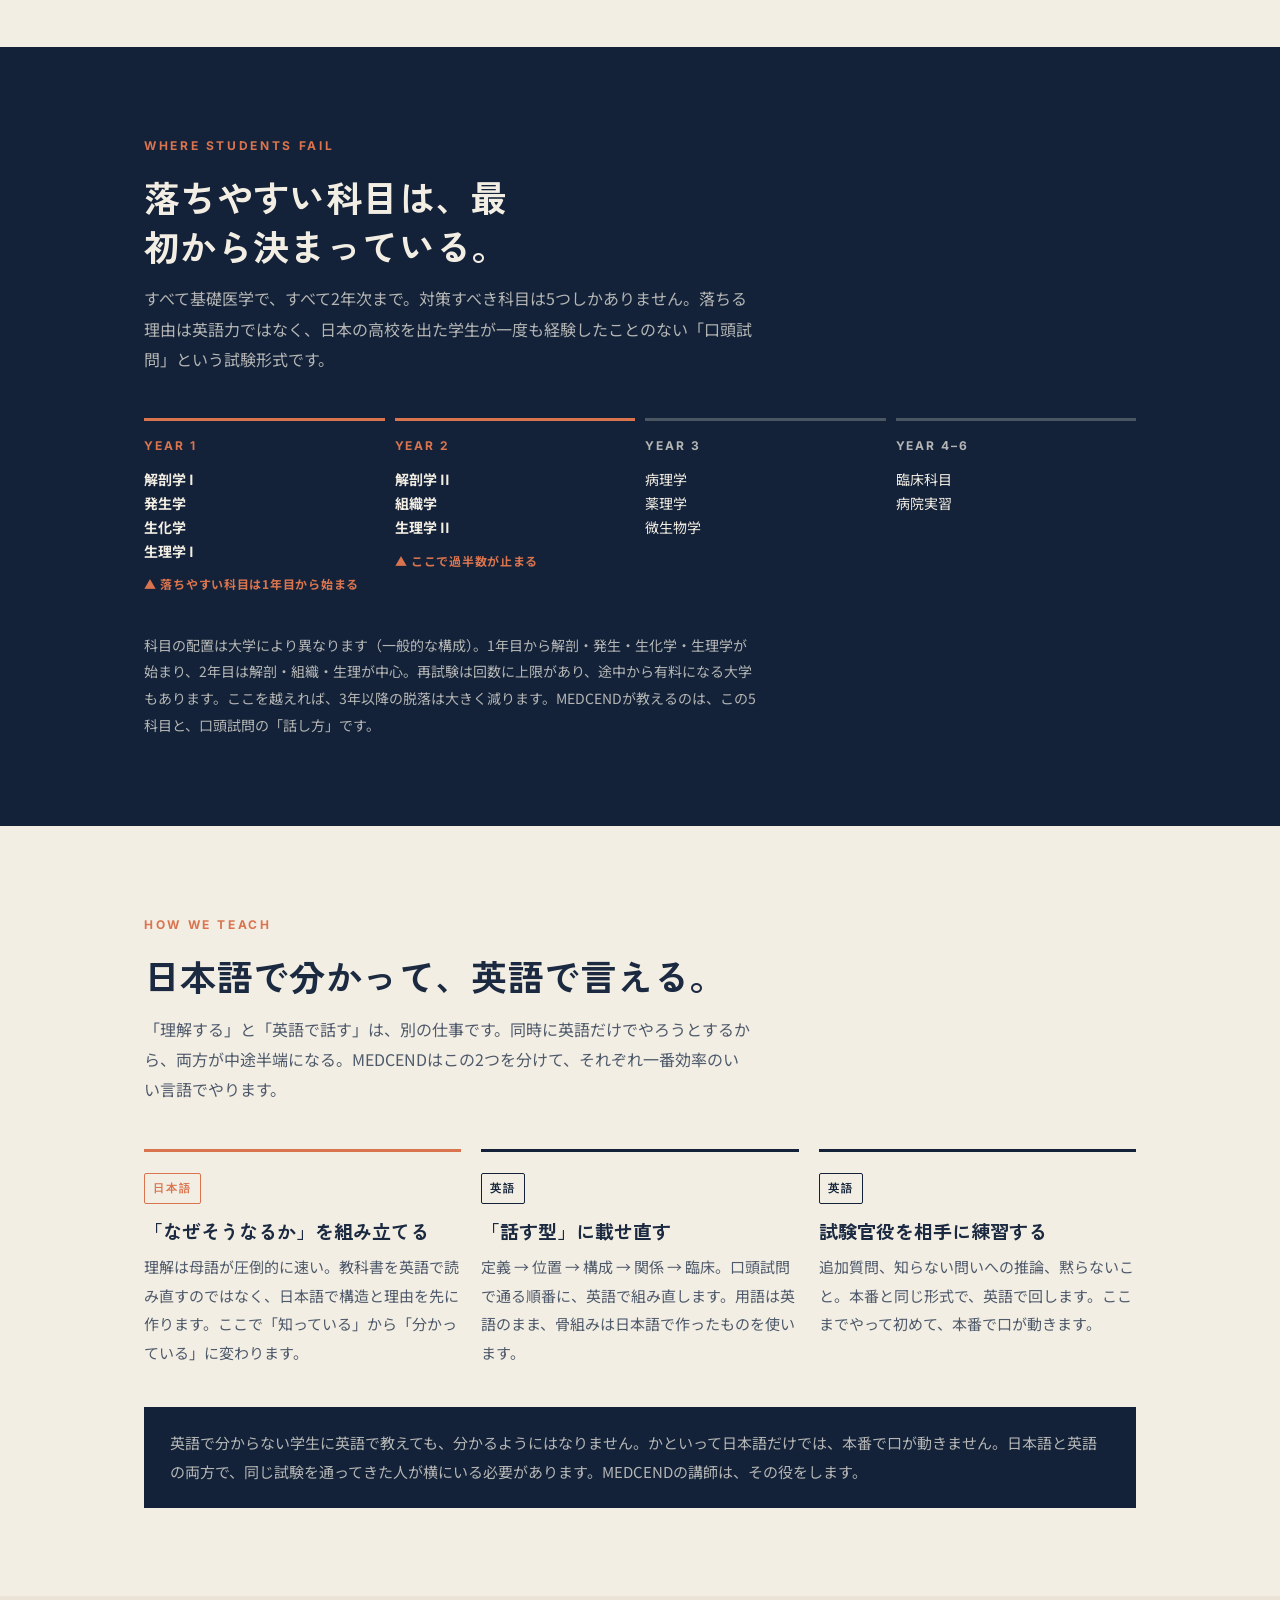
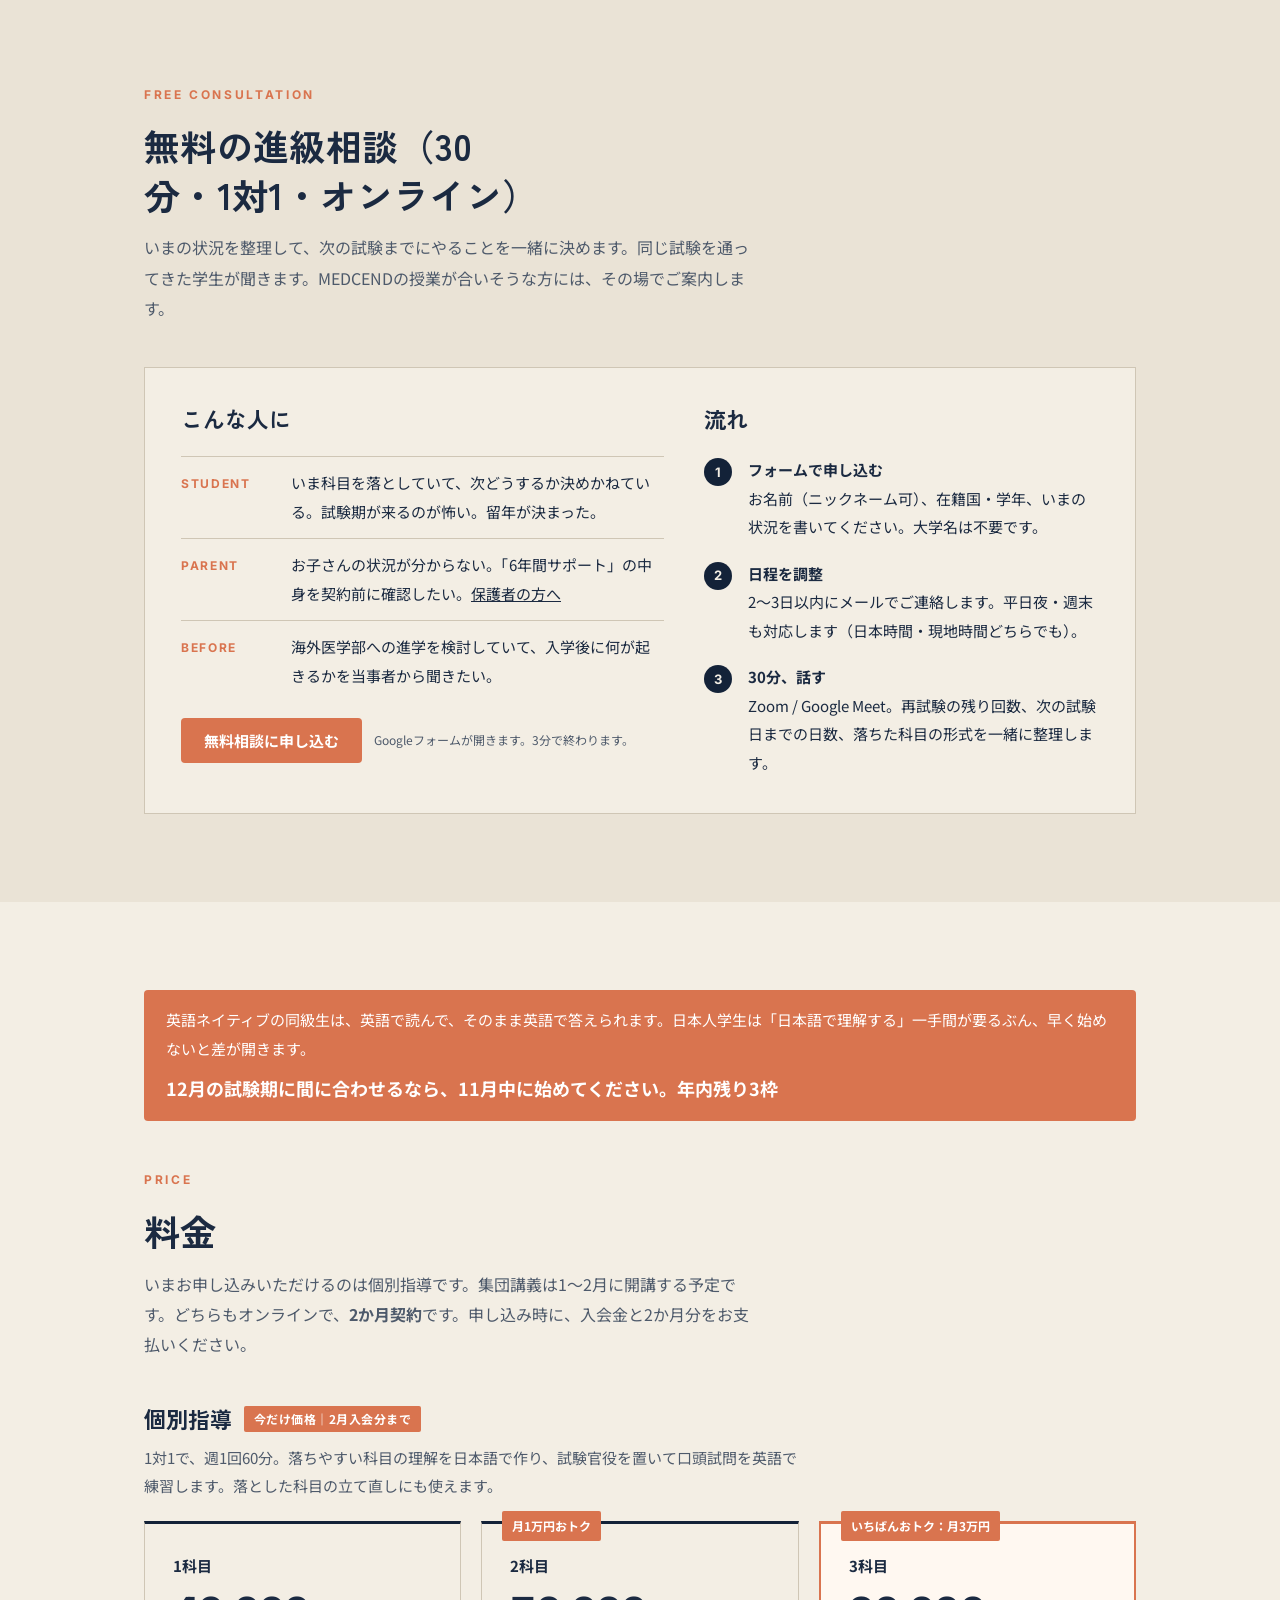
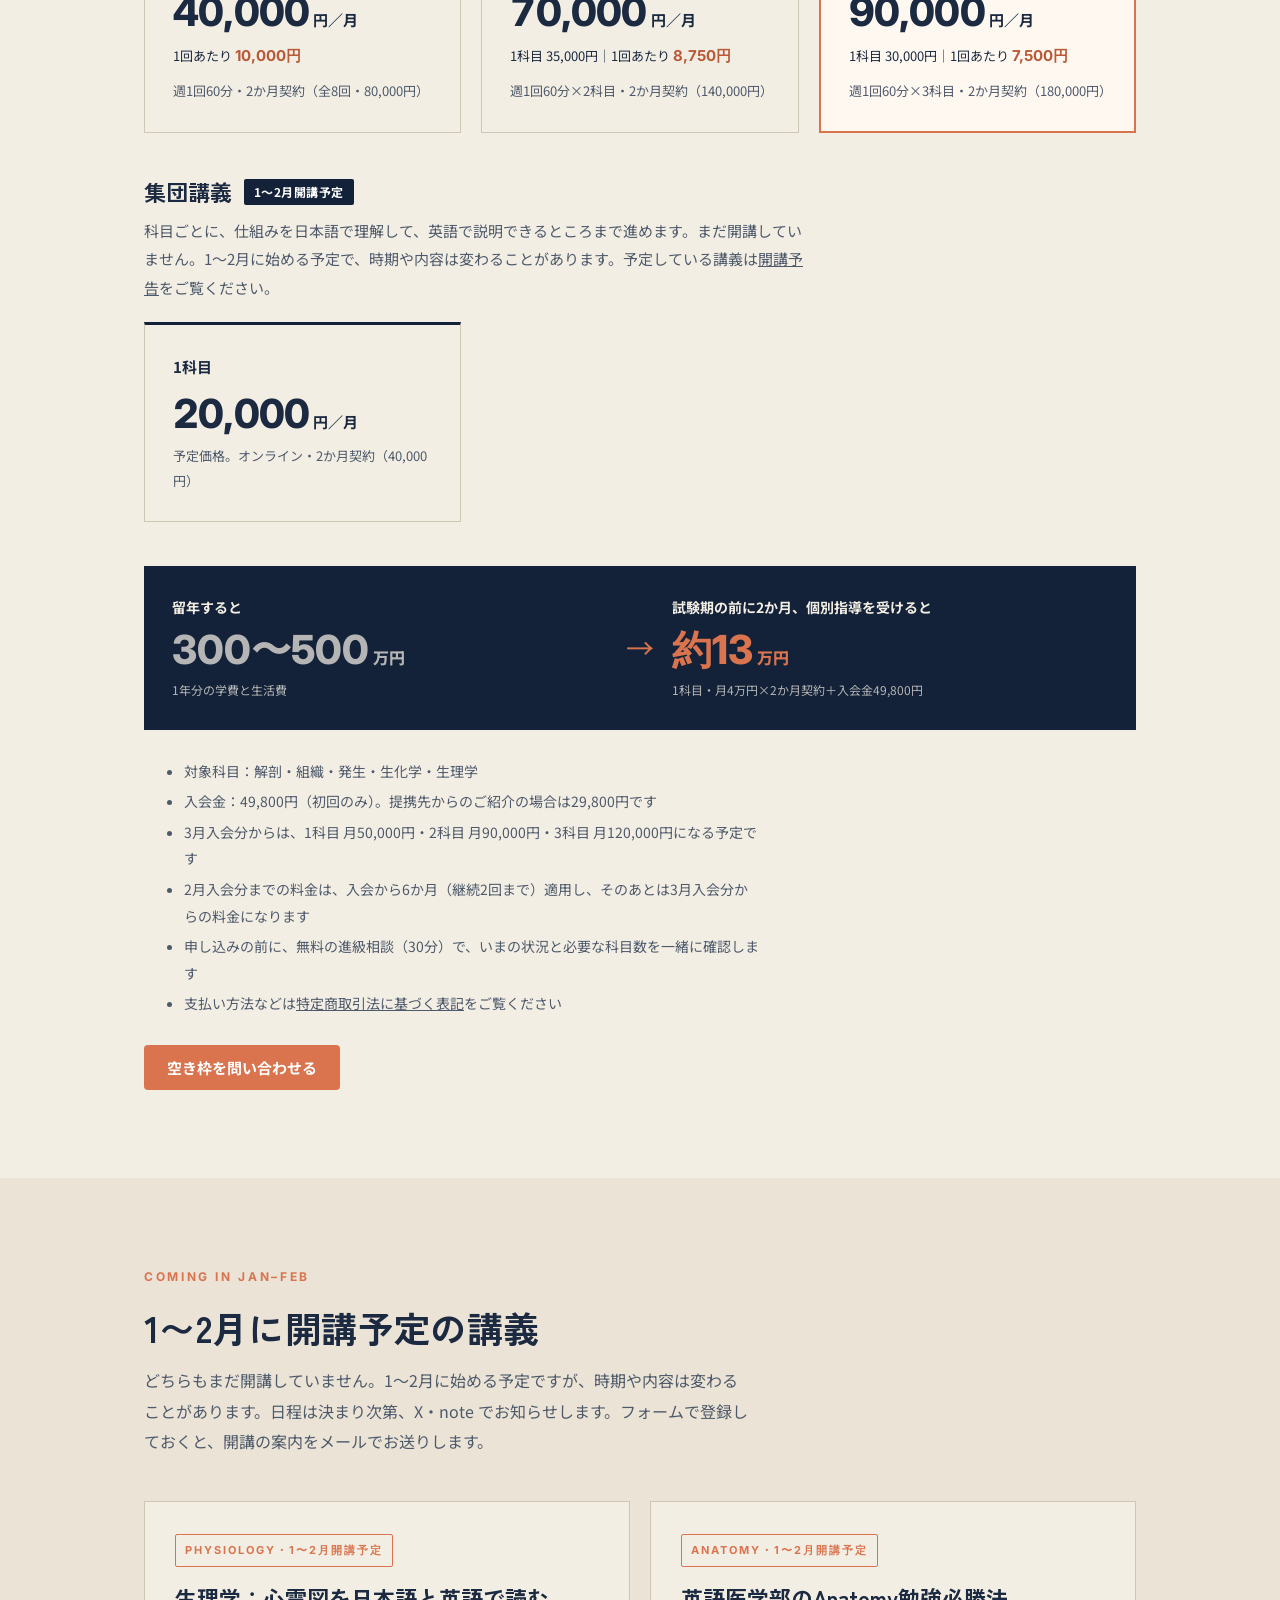
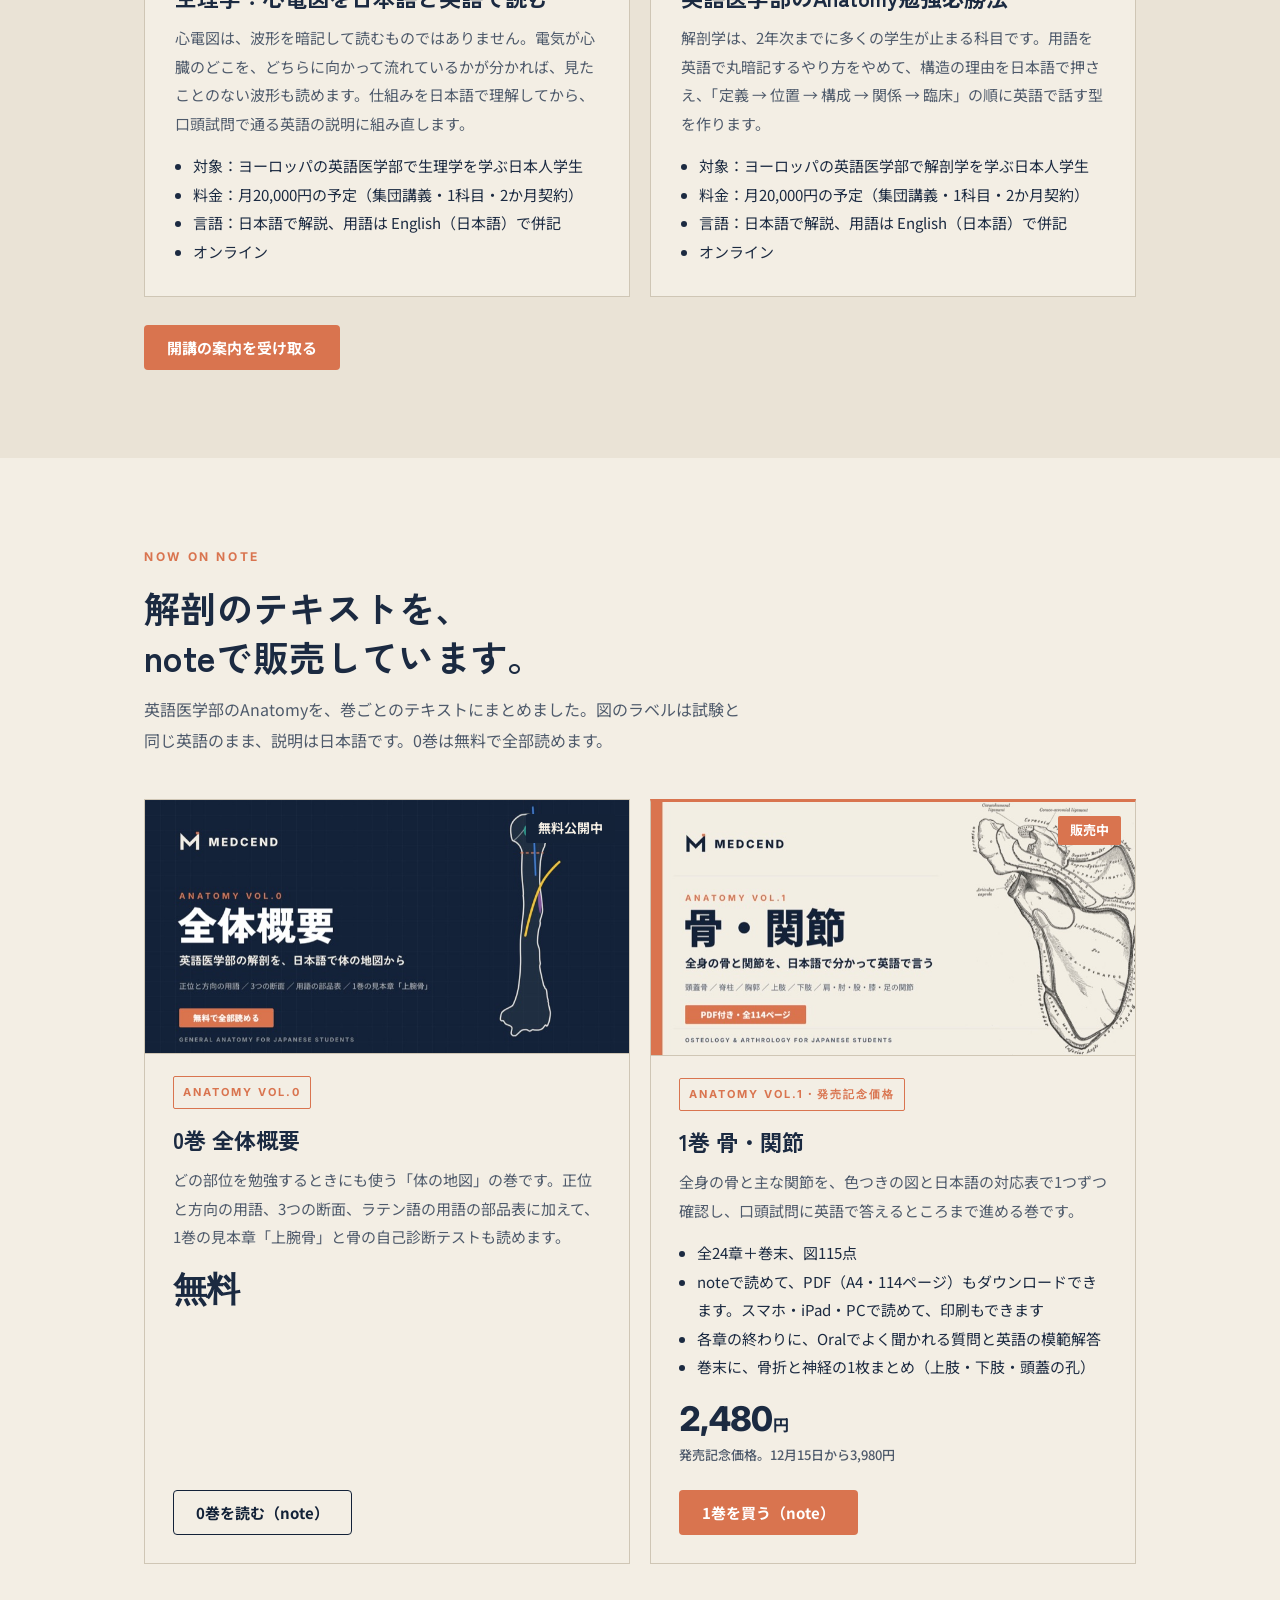
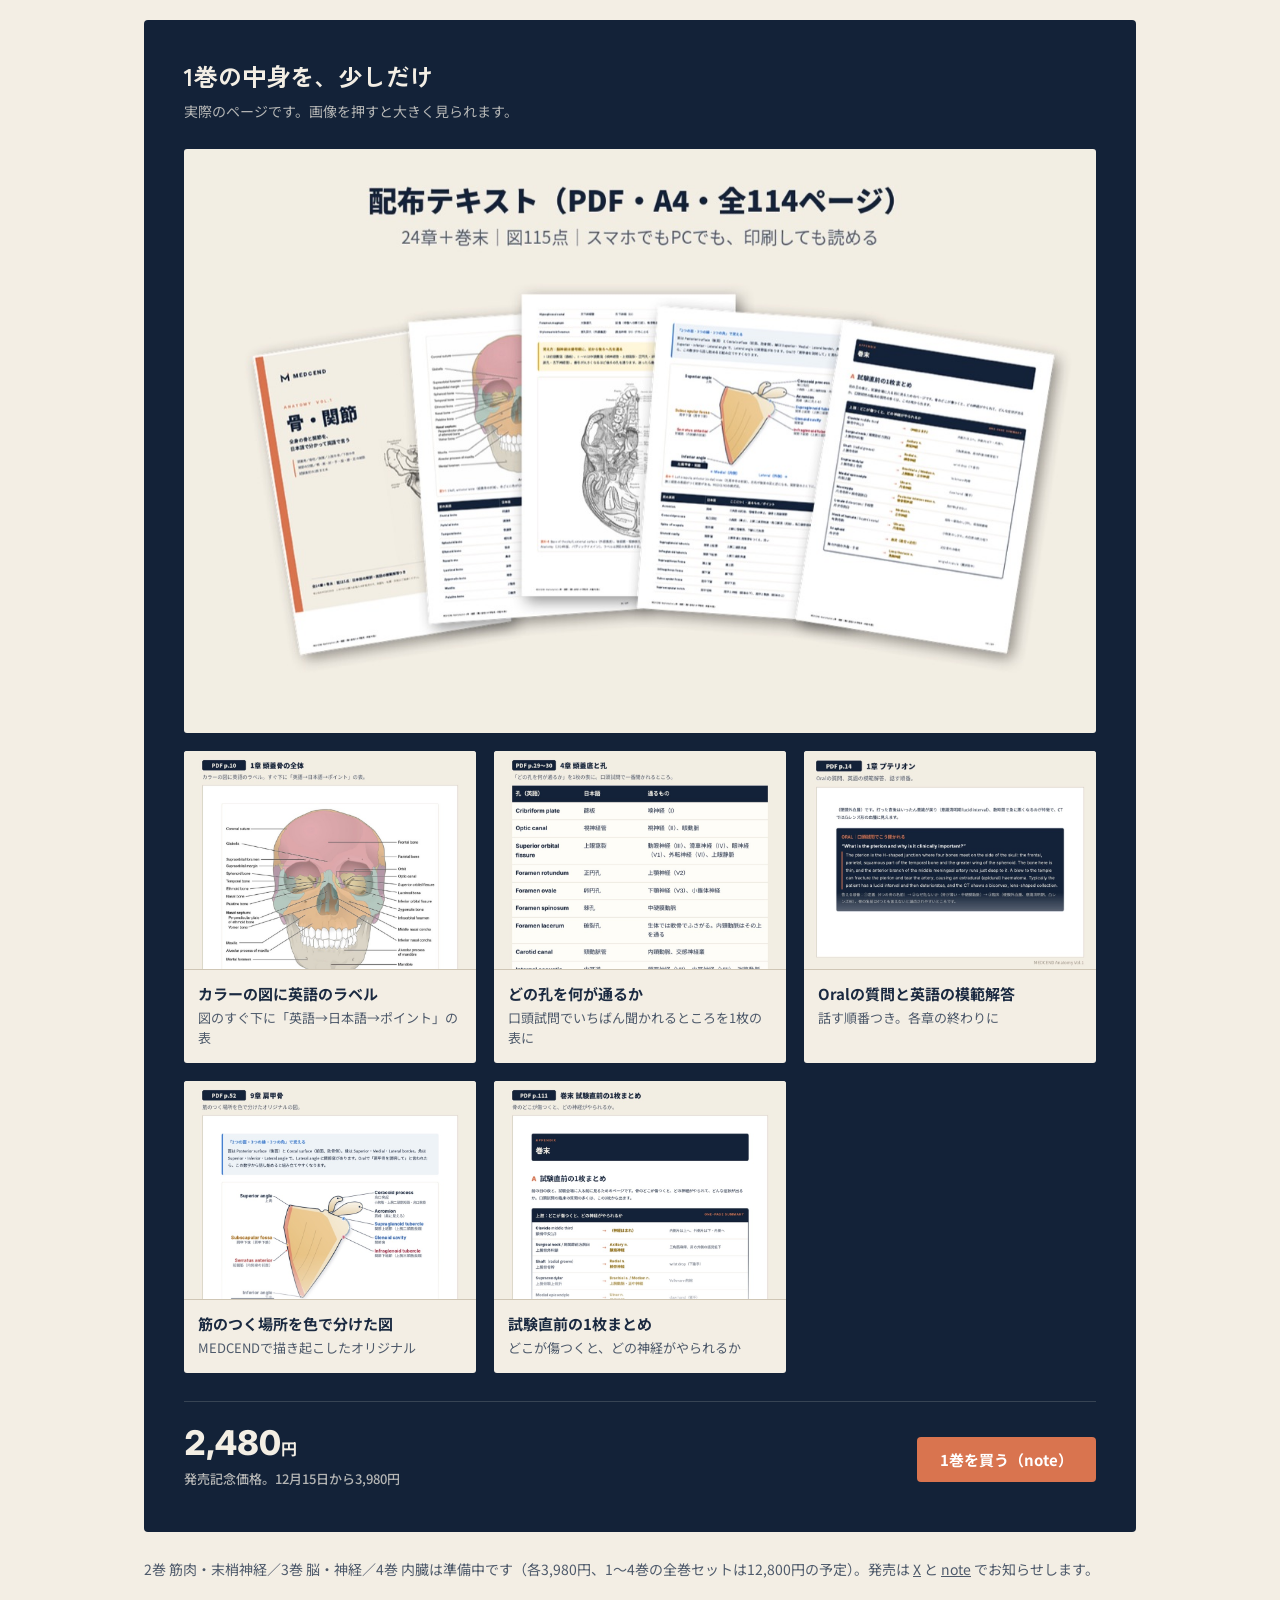
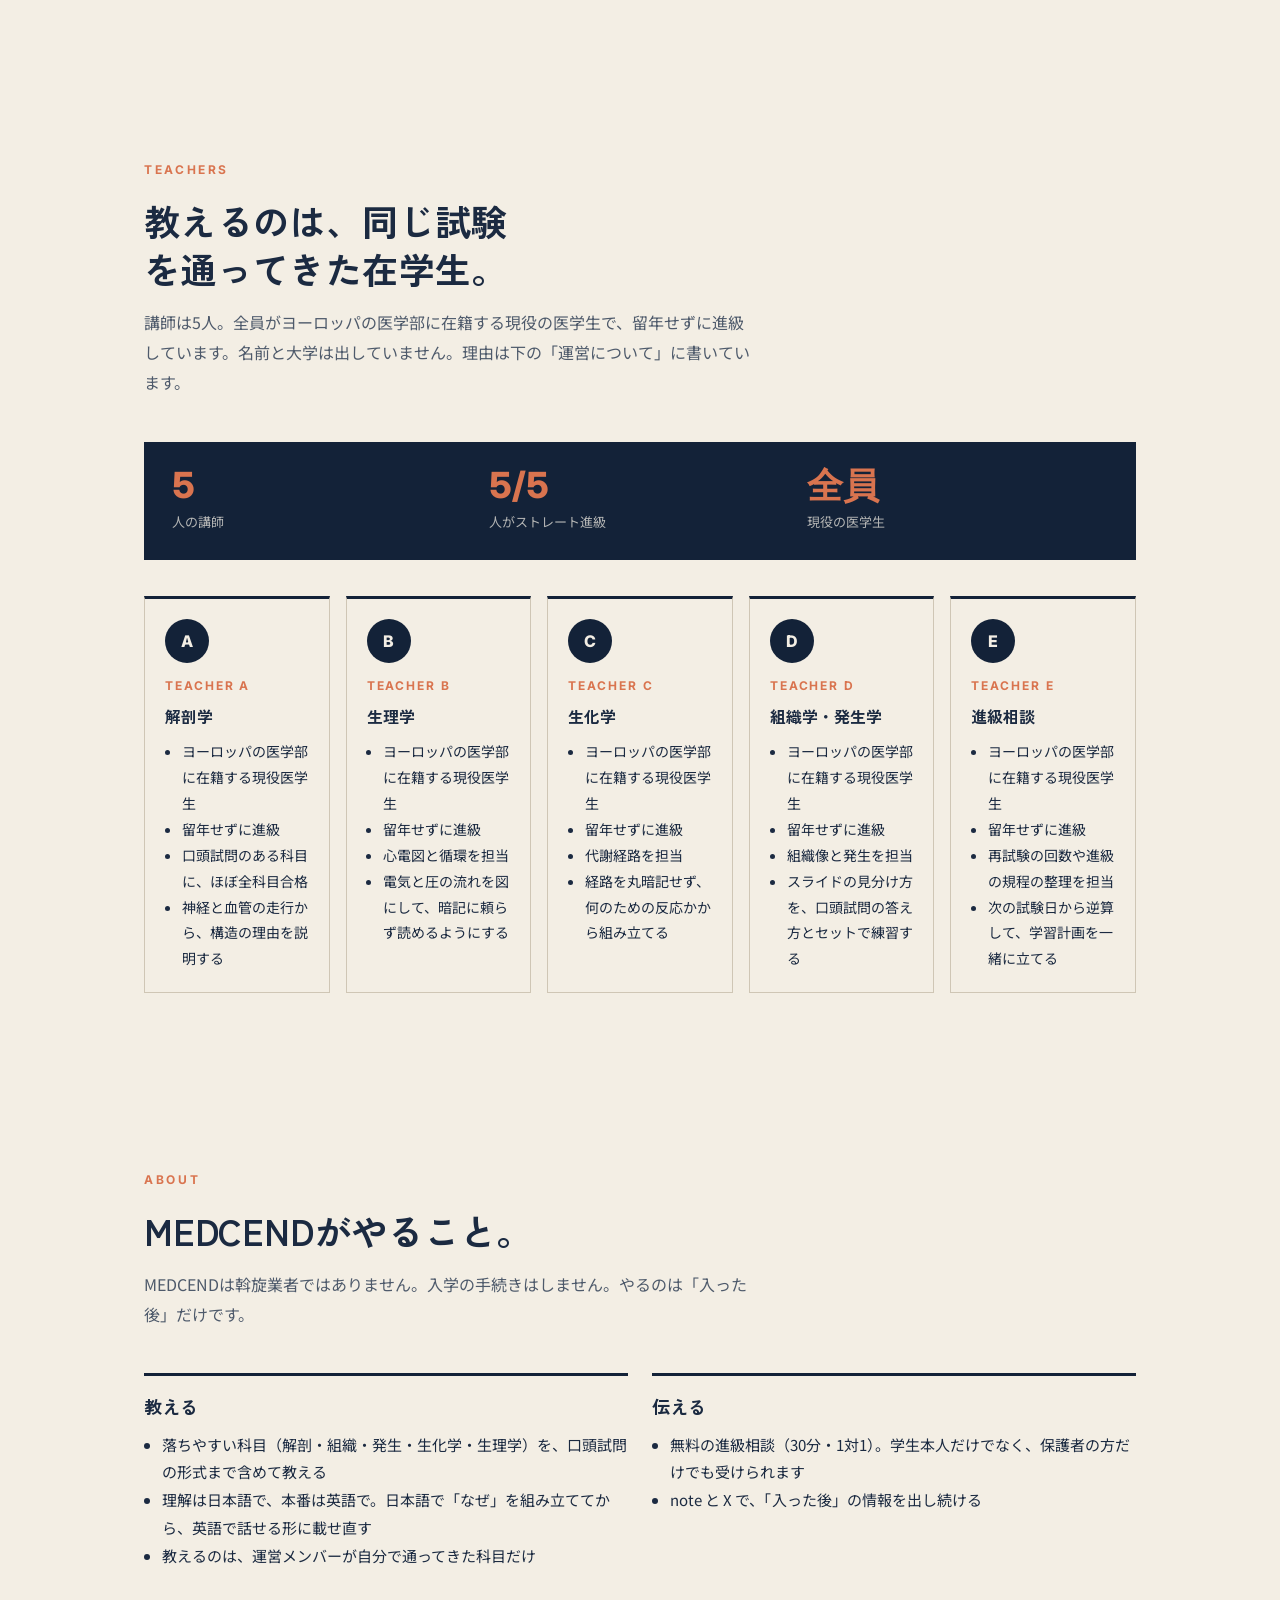
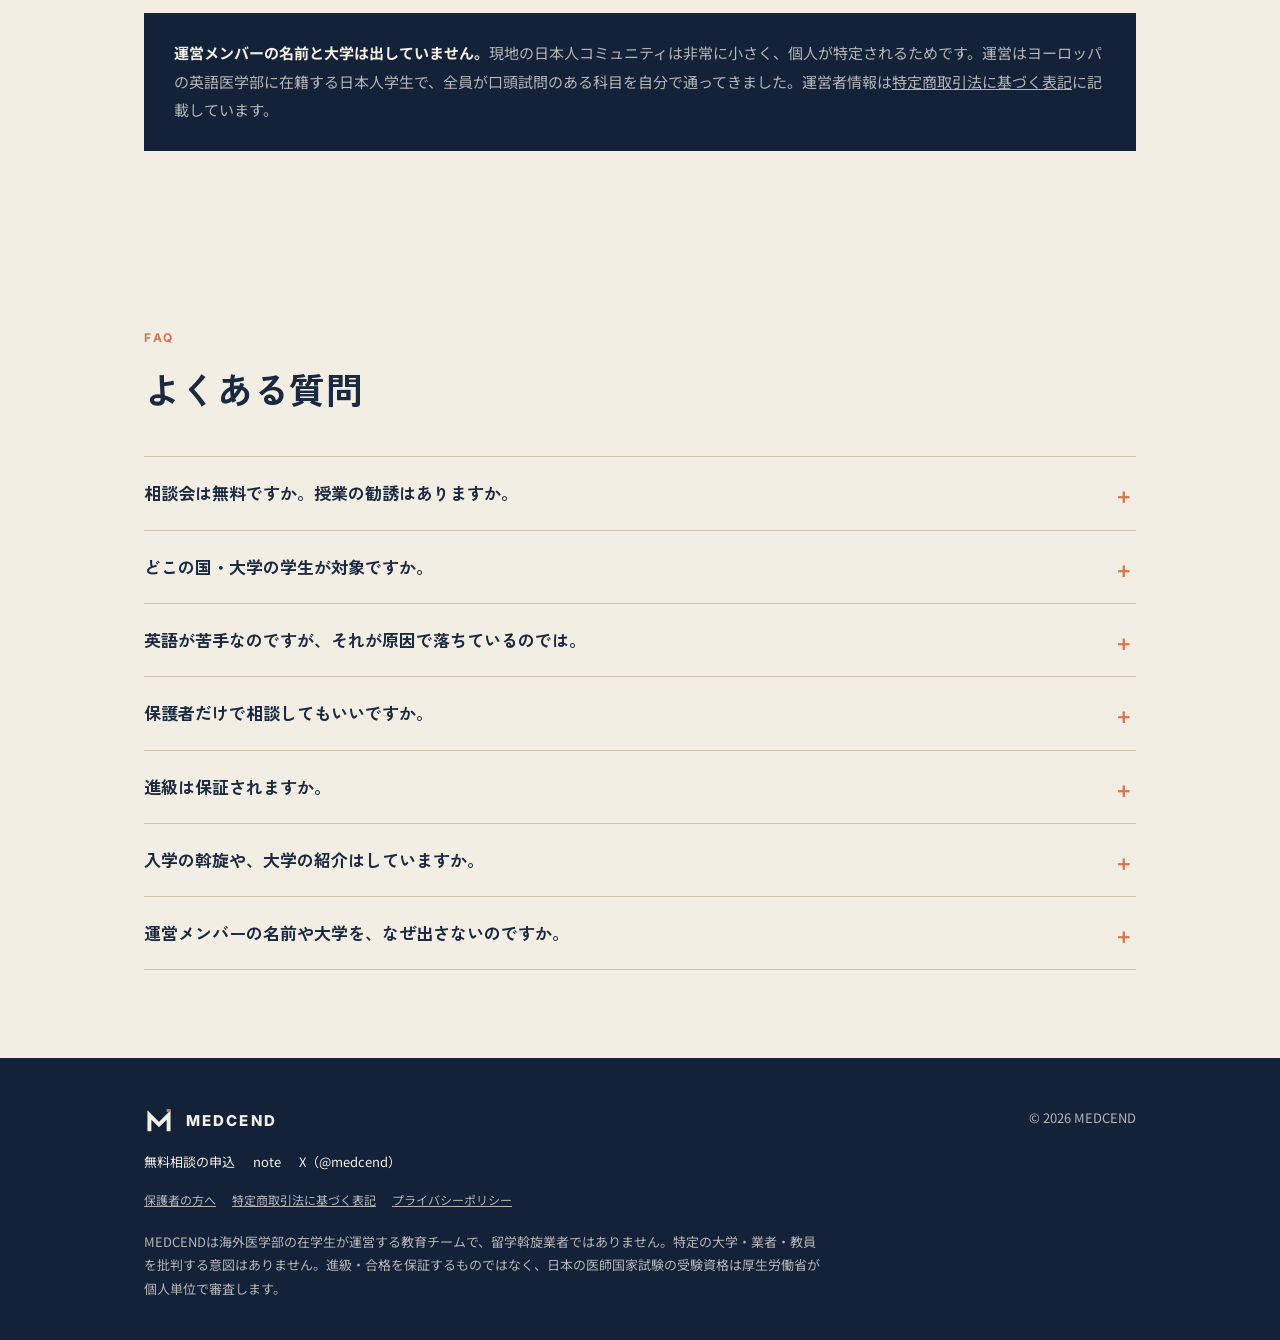
==== commit dbcbab33: "Update lesson duration to 60 minutes in pricing section" ====
--- a/index.html
+++ b/index.html
@@ -198,27 +198,27 @@
 
     <div class="price-block">
       <h3>個別指導 <span class="promo">今だけ価格｜2月入会分まで</span></h3>
-      <p class="price-lead">1対1で、週1回。落ちやすい科目の理解を日本語で作り、試験官役を置いて口頭試問を英語で練習します。落とした科目の立て直しにも使えます。</p>
+      <p class="price-lead">1対1で、週1回60分。落ちやすい科目の理解を日本語で作り、試験官役を置いて口頭試問を英語で練習します。落とした科目の立て直しにも使えます。</p>
       <div class="plans">
         <div class="plan">
           <div class="n">1科目</div>
           <div class="p">40,000<small>円／月</small></div>
           <div class="per">1回あたり <b>10,000円</b></div>
-          <div class="s">週1回・2か月契約（全8回・80,000円）</div>
+          <div class="s">週1回60分・2か月契約（全8回・80,000円）</div>
         </div>
         <div class="plan">
           <span class="save">月1万円おトク</span>
           <div class="n">2科目</div>
           <div class="p">70,000<small>円／月</small></div>
           <div class="per">1科目 35,000円｜1回あたり <b>8,750円</b></div>
-          <div class="s">週1回×2科目・2か月契約（140,000円）</div>
+          <div class="s">週1回60分×2科目・2か月契約（140,000円）</div>
         </div>
         <div class="plan best">
           <span class="save">いちばんおトク：月3万円</span>
           <div class="n">3科目</div>
           <div class="p">90,000<small>円／月</small></div>
           <div class="per">1科目 30,000円｜1回あたり <b>7,500円</b></div>
-          <div class="s">週1回×3科目・2か月契約（180,000円）</div>
+          <div class="s">週1回60分×3科目・2か月契約（180,000円）</div>
         </div>
       </div>
     </div>
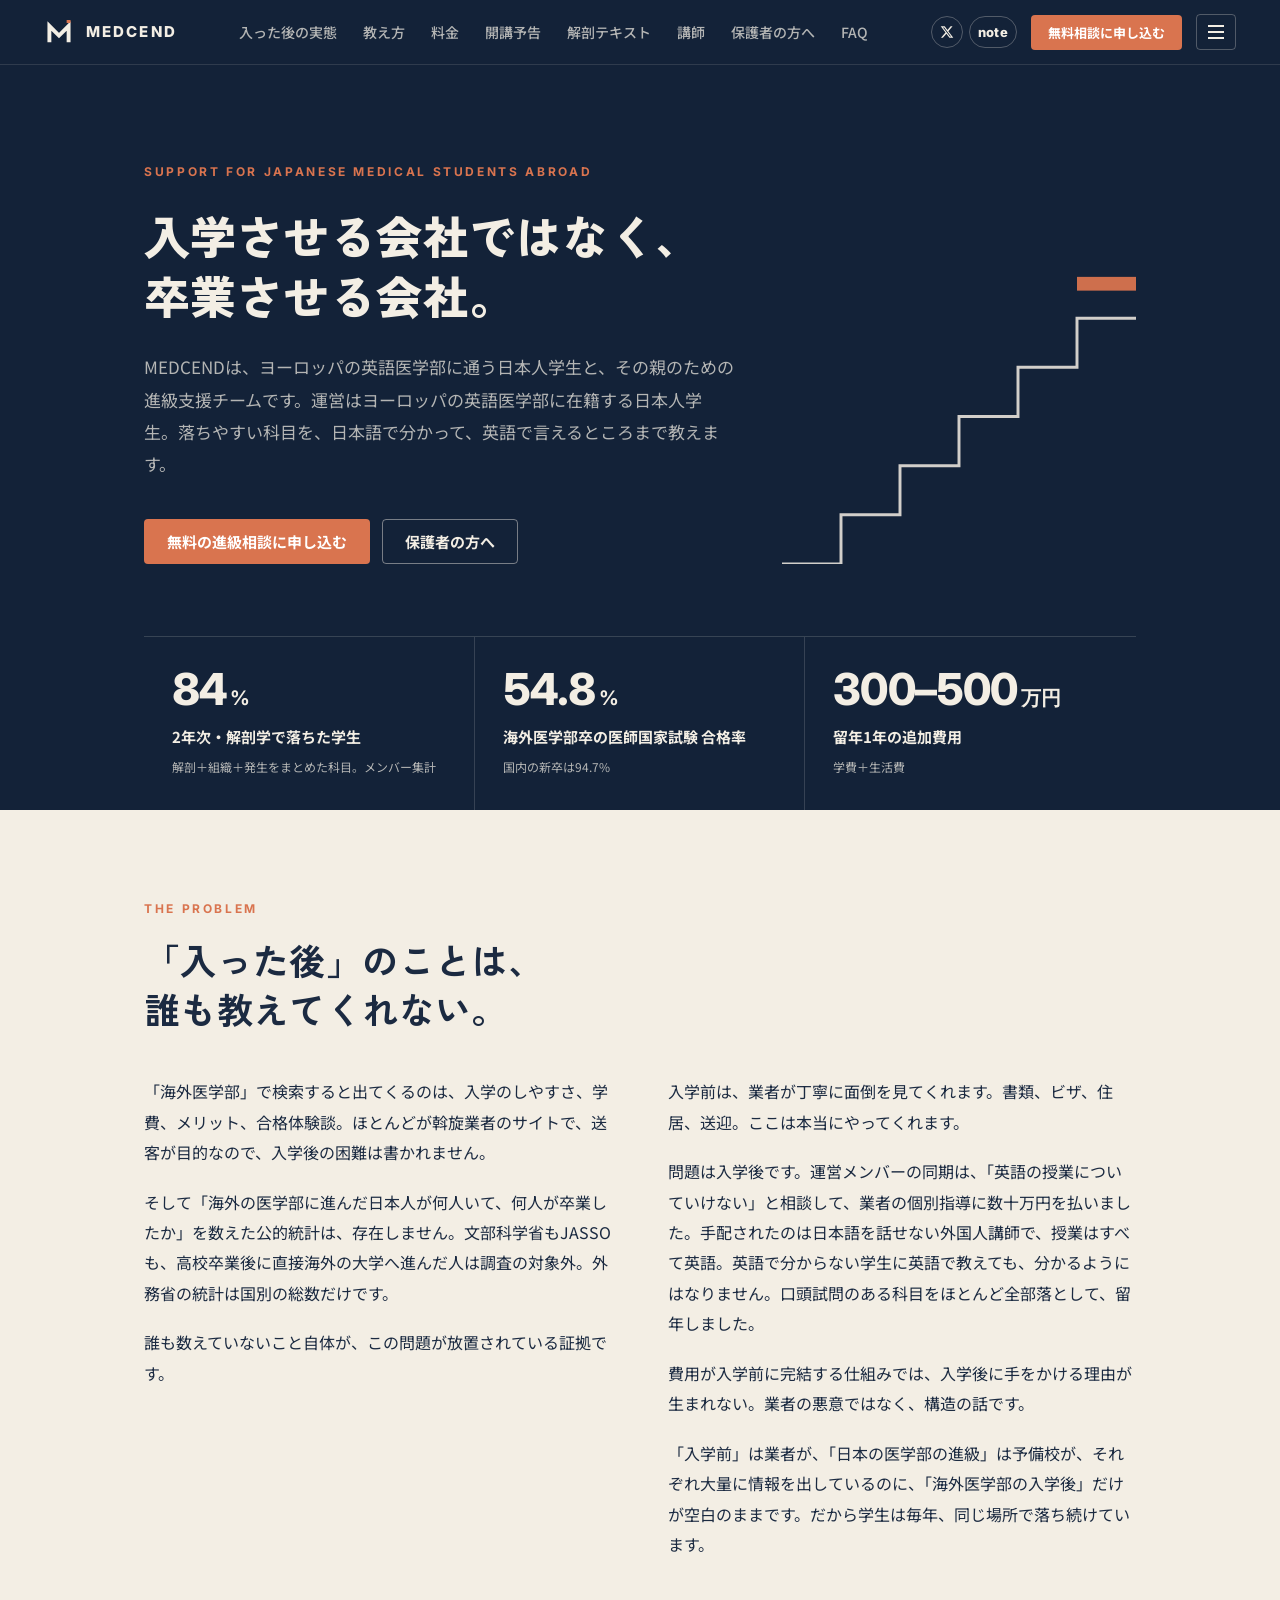
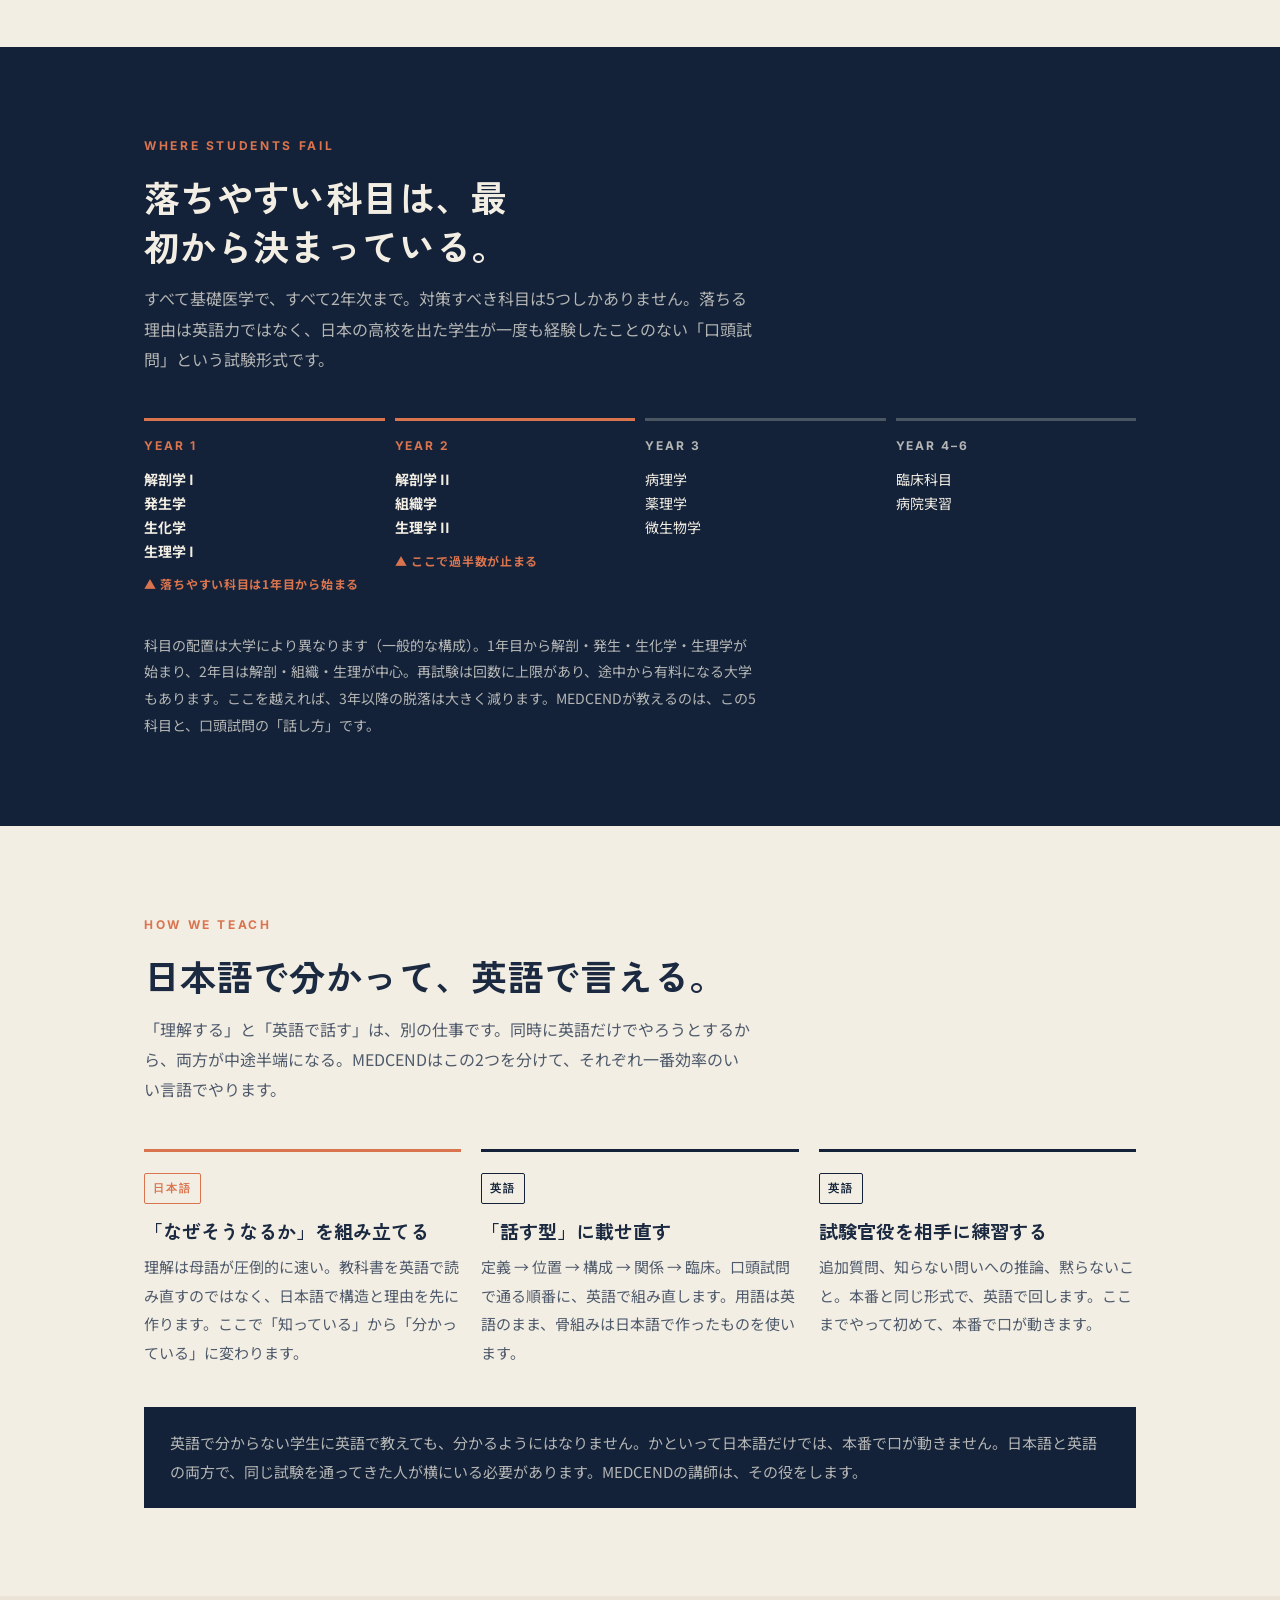
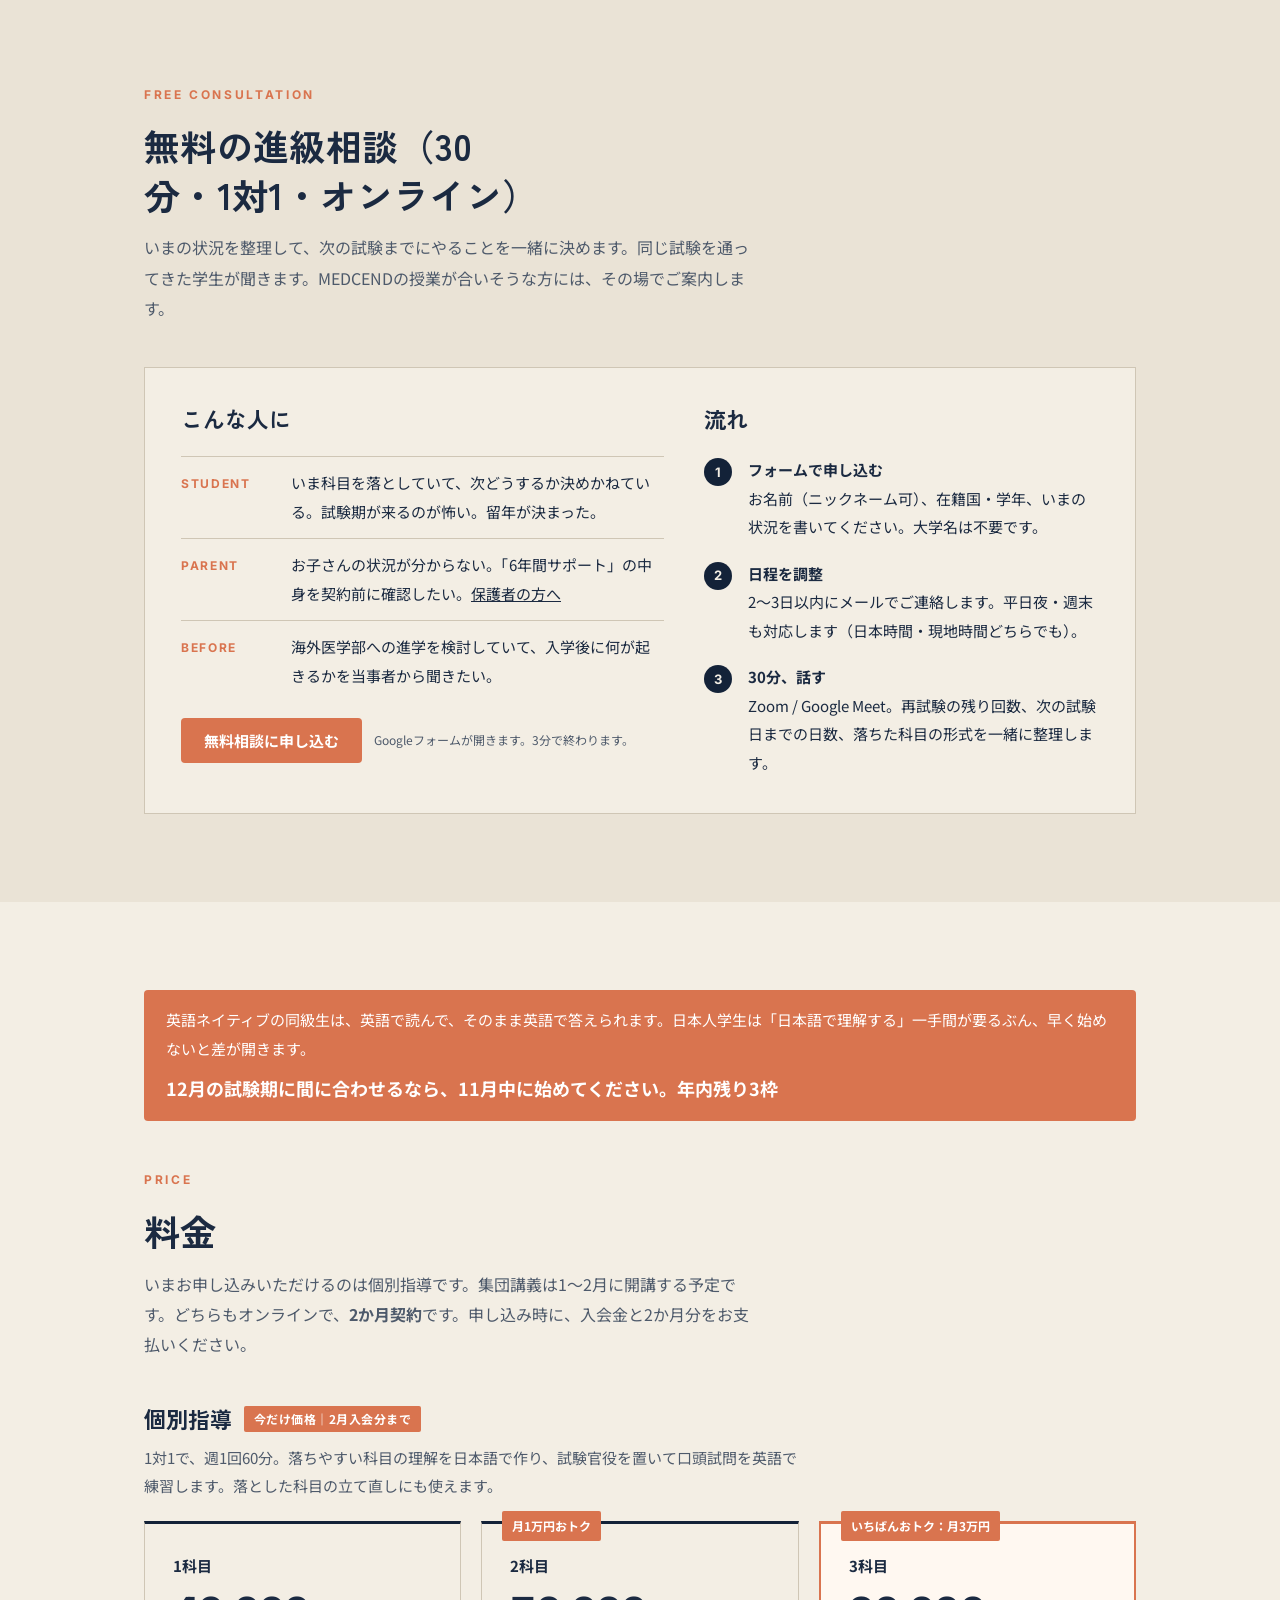
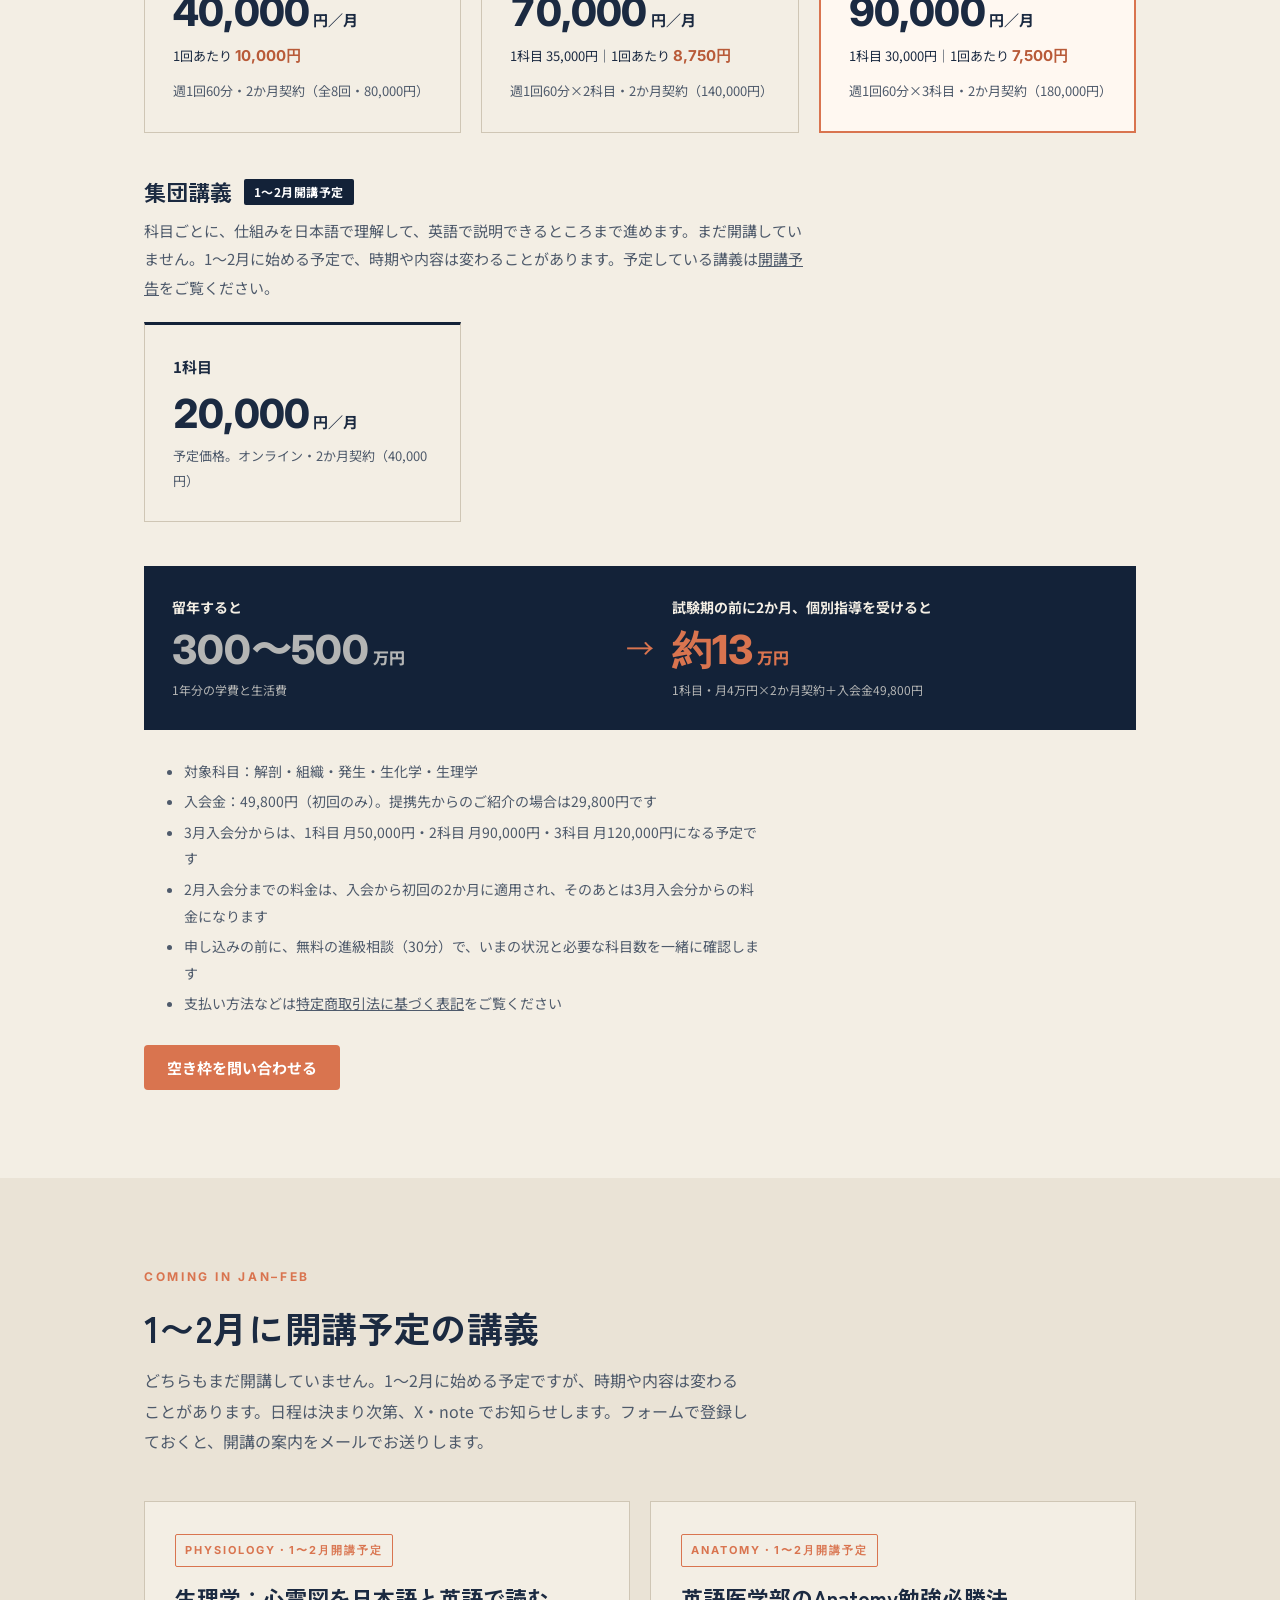
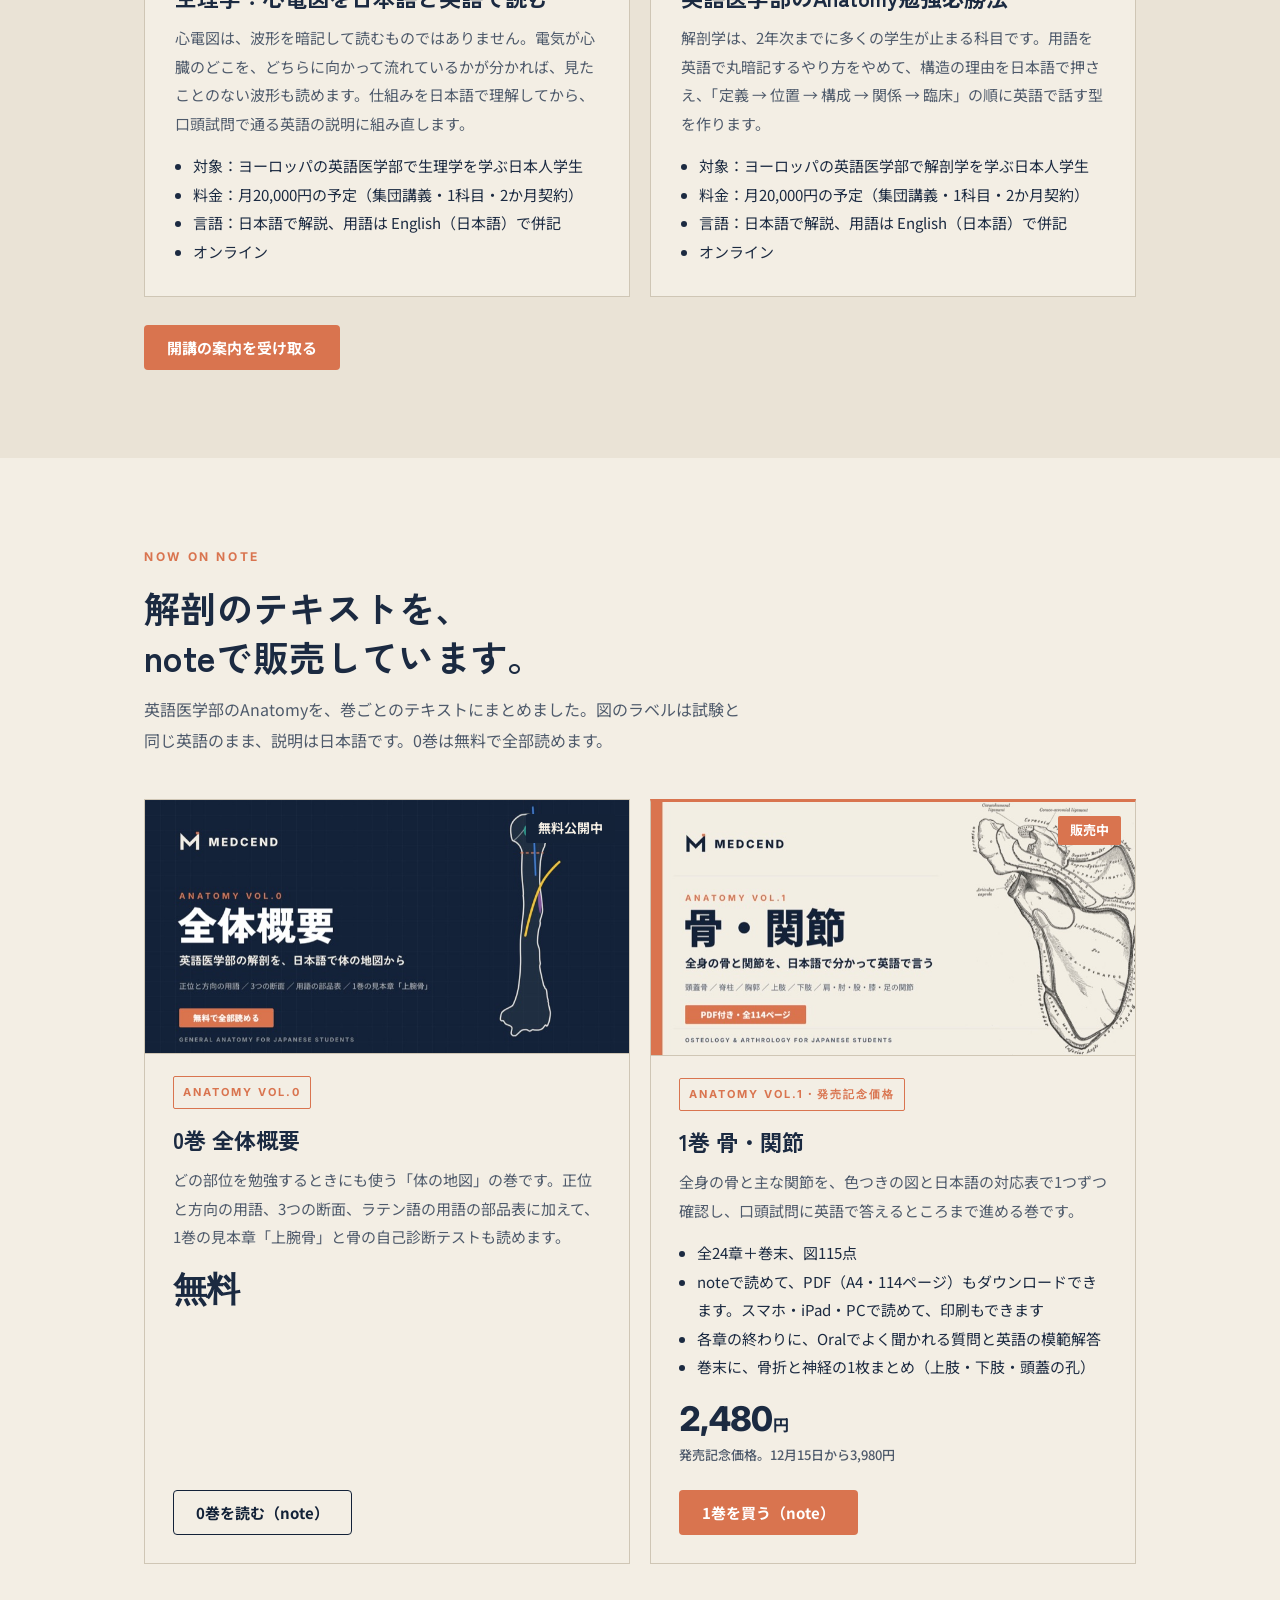
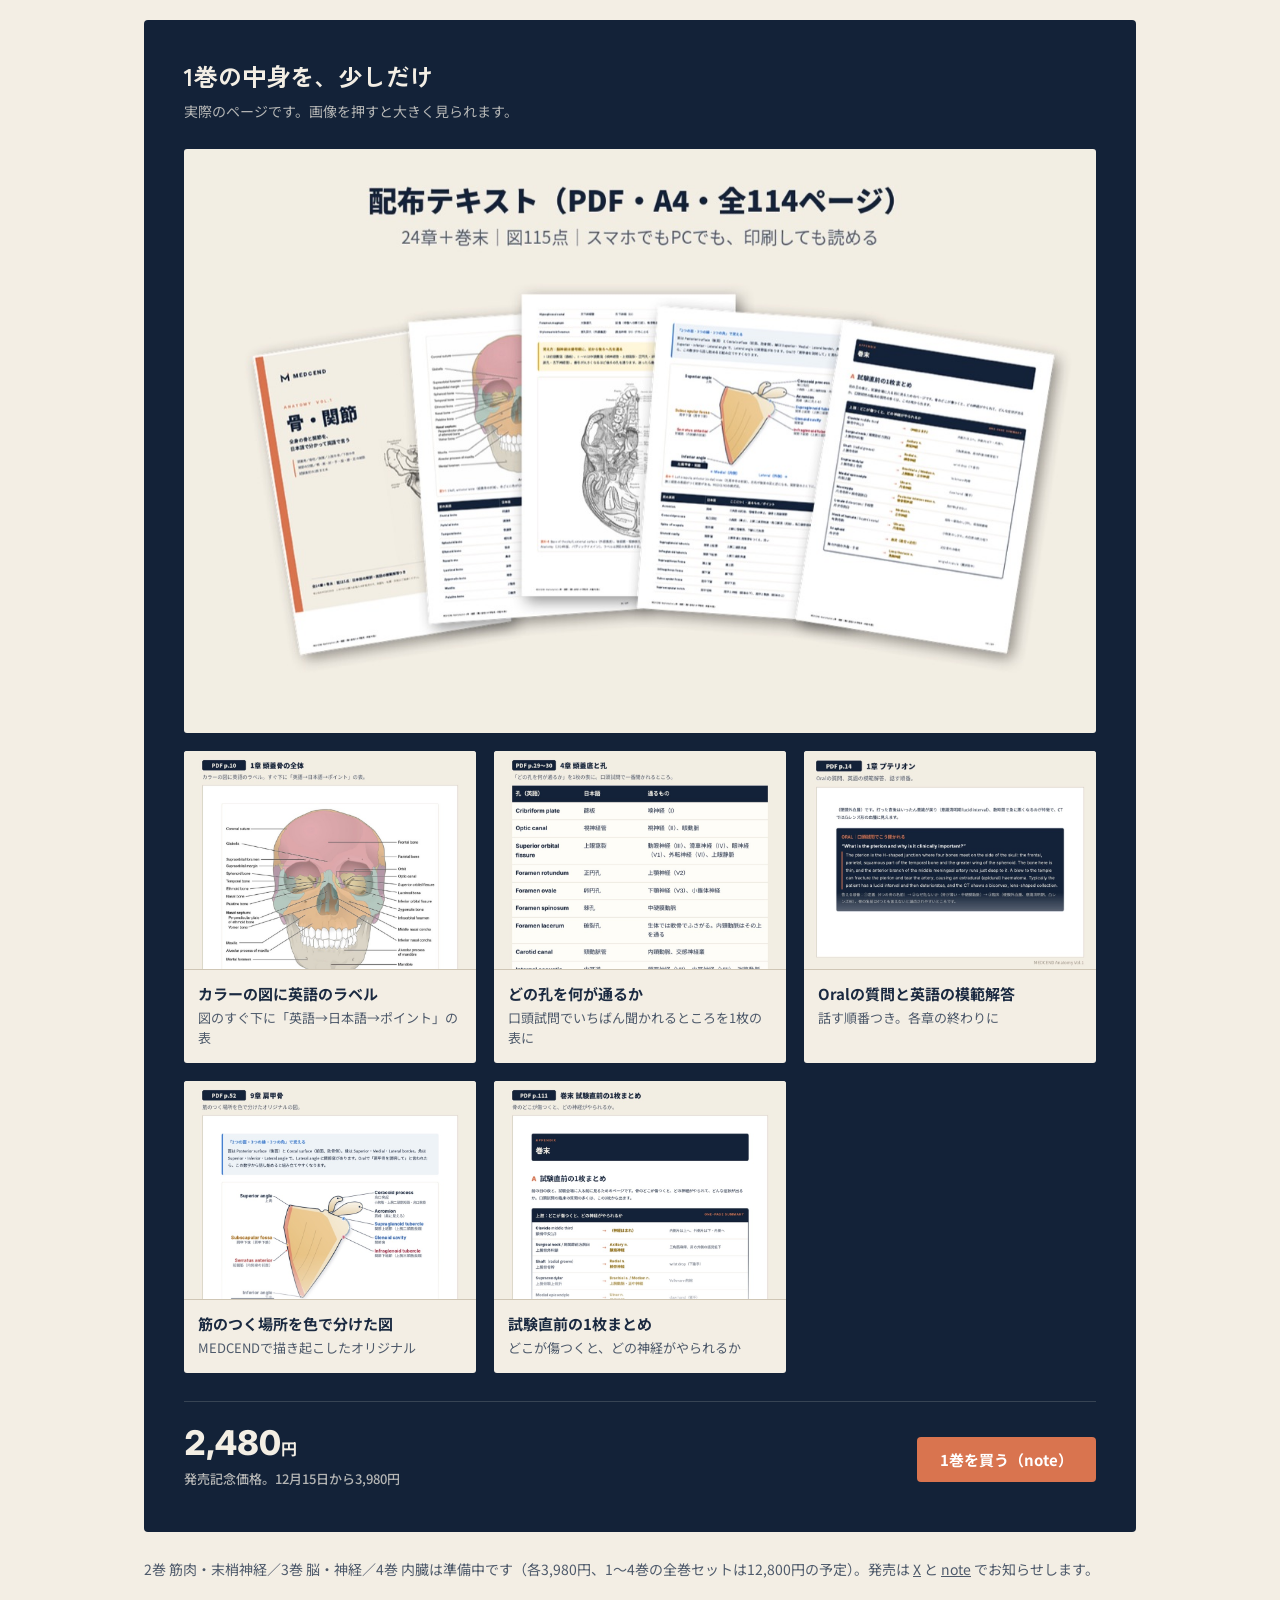
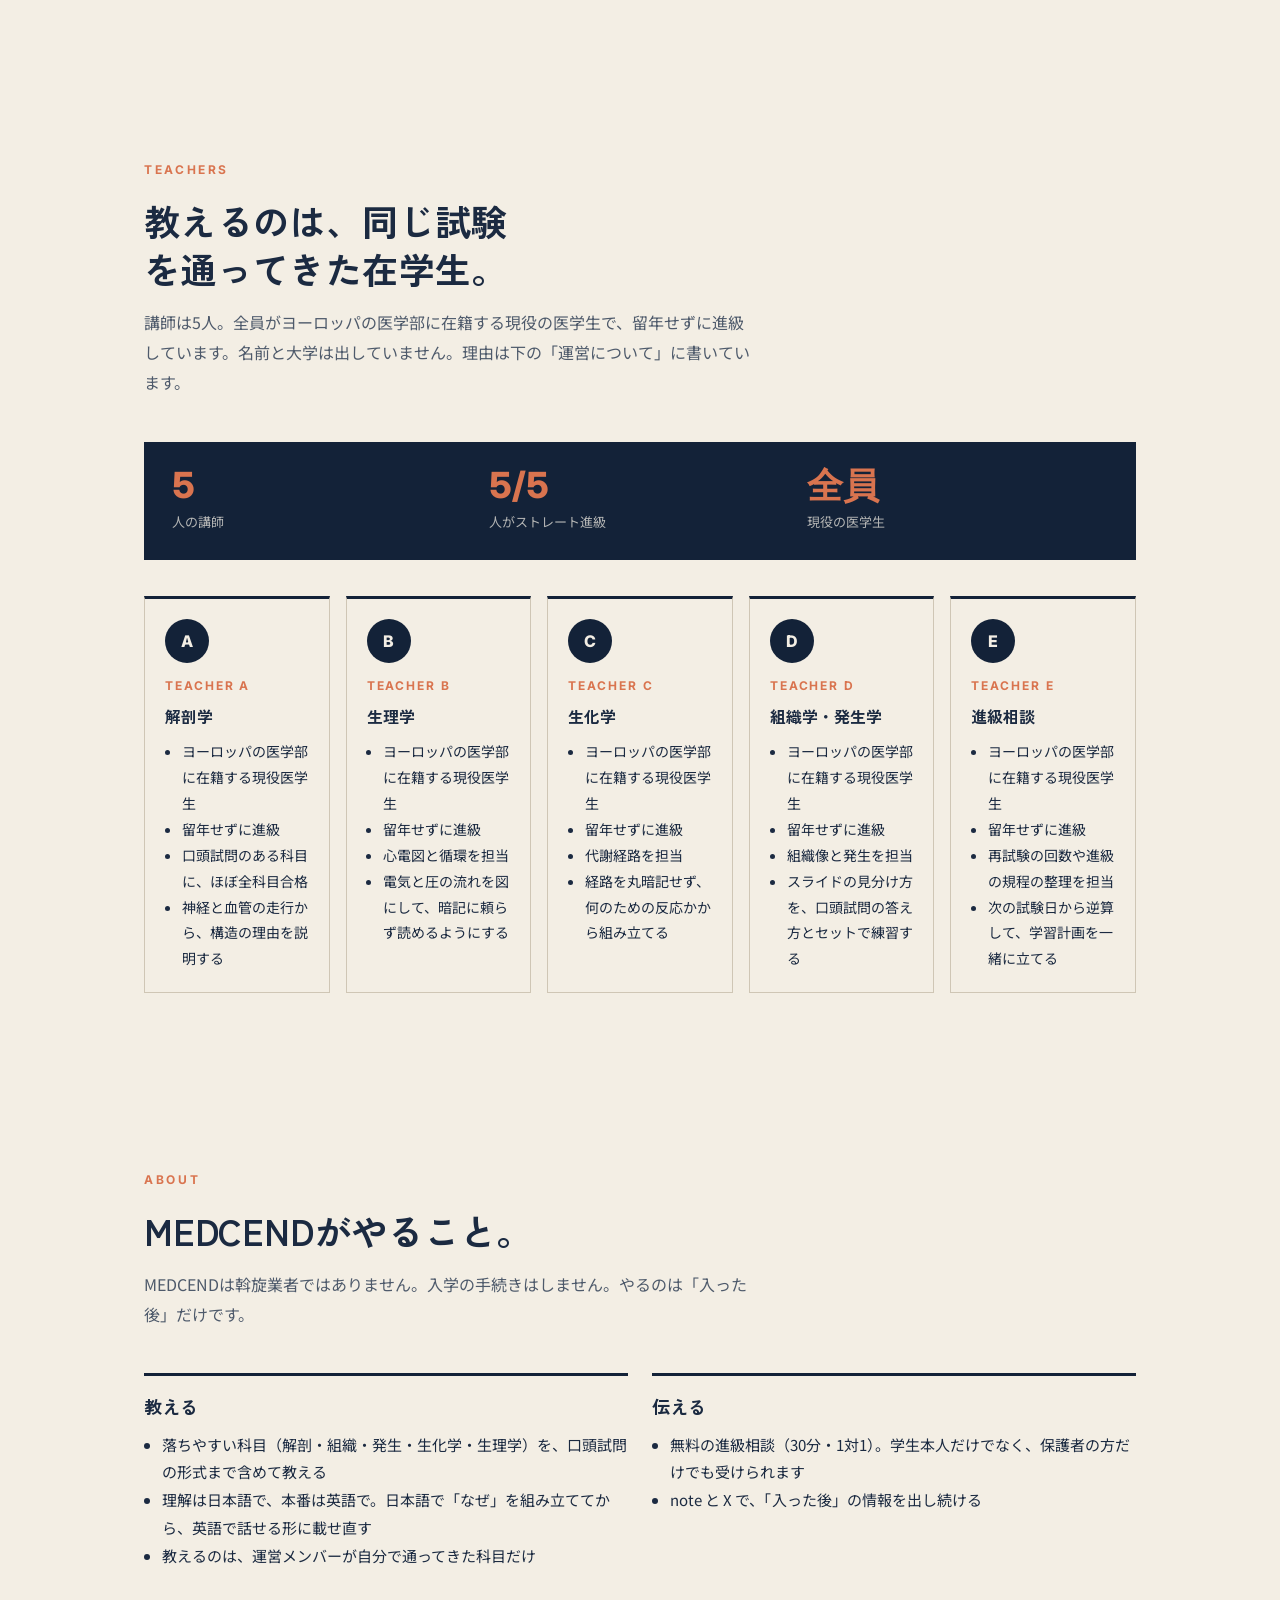
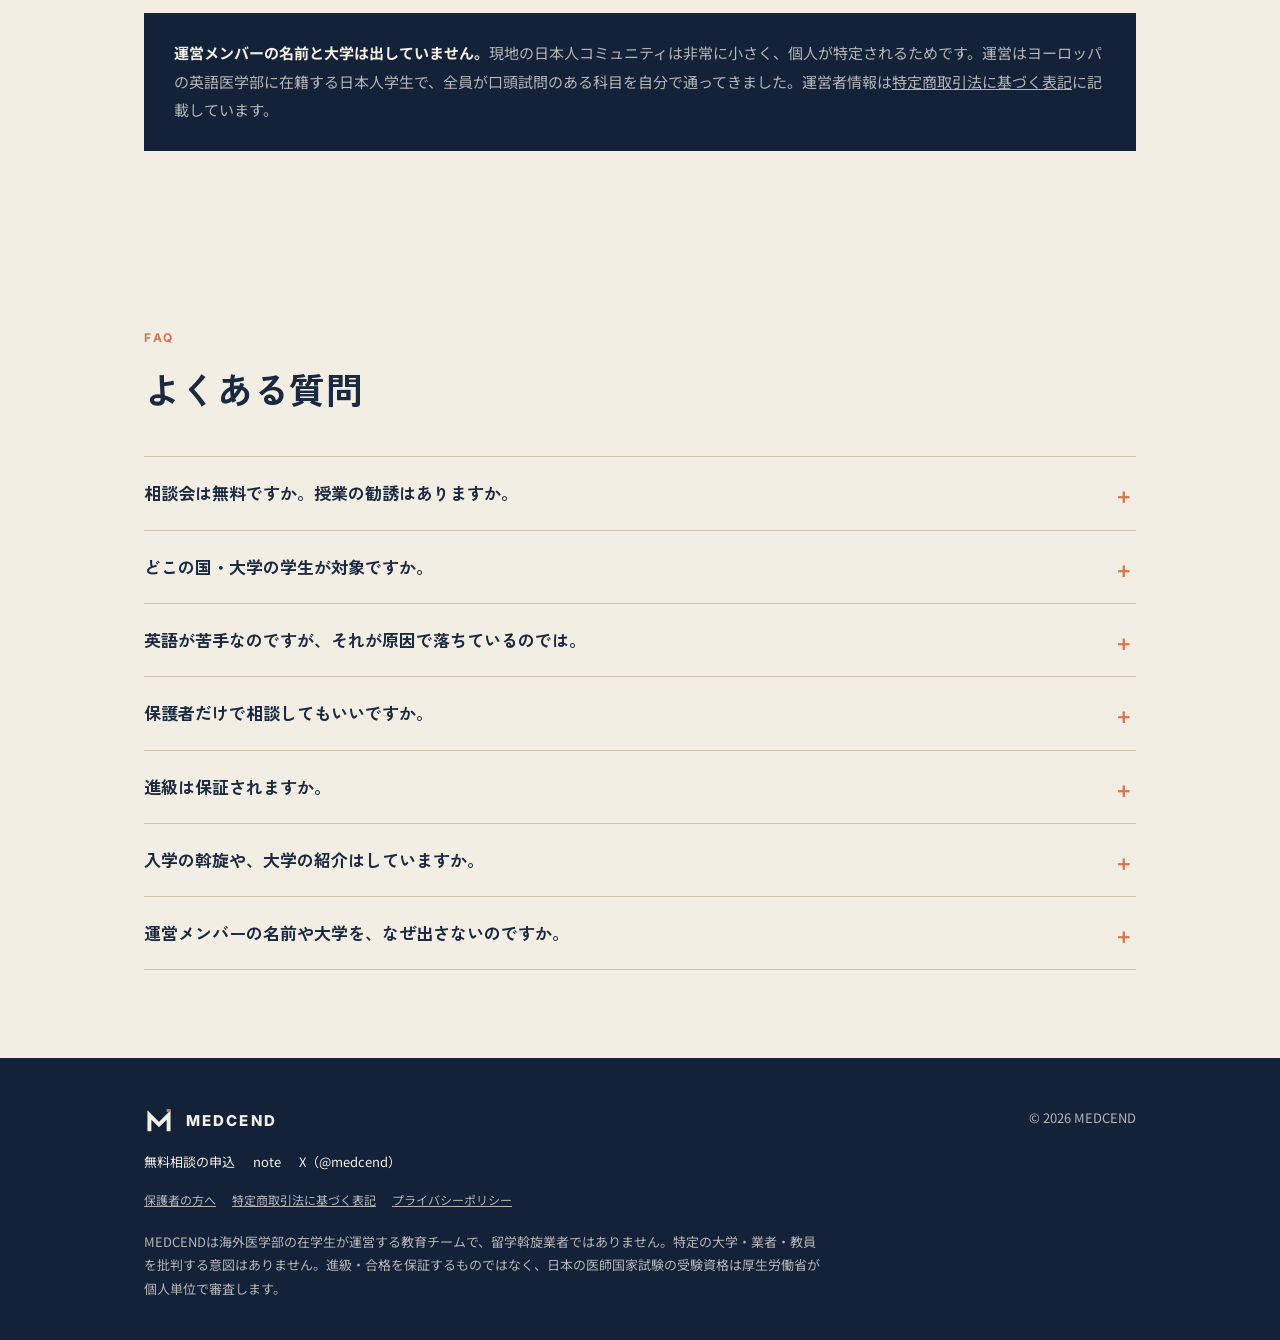
==== commit a74a0ddd: "Update pricing details for February enrollment" ====
--- a/index.html
+++ b/index.html
@@ -253,7 +253,7 @@
       <li>対象科目：解剖・組織・発生・生化学・生理学</li>
       <li>入会金：49,800円（初回のみ）。提携先からのご紹介の場合は29,800円です</li>
       <li>3月入会分からは、1科目 月50,000円・2科目 月90,000円・3科目 月120,000円になる予定です</li>
-      <li>2月入会分までの料金は、入会から6か月（継続2回まで）適用し、そのあとは3月入会分からの料金になります</li>
+      <li>2月入会分までの料金は、入会から初回の2か月に適用され、そのあとは3月入会分からの料金になります</li>
       <li>申し込みの前に、無料の進級相談（30分）で、いまの状況と必要な科目数を一緒に確認します</li>
       <li>支払い方法などは<a href="tokushoho.html">特定商取引法に基づく表記</a>をご覧ください</li>
     </ul>
